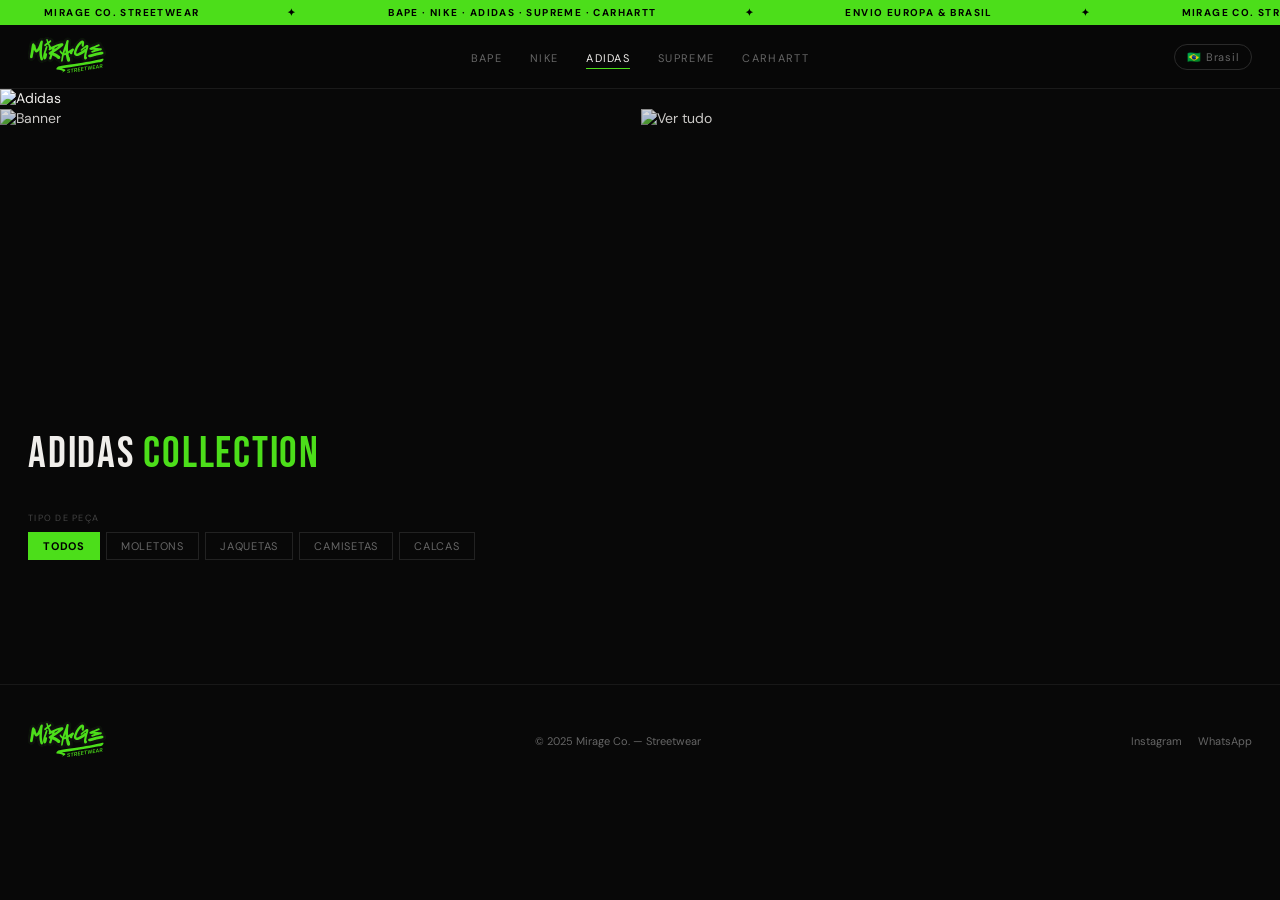
==== adidas.html @ 8866e1ae "feat: mirage co store v2" ====
<!DOCTYPE html>
<html lang="pt-BR">
<head>
<meta charset="UTF-8">
<meta name="viewport" content="width=device-width, initial-scale=1.0">
<title>Adidas — Mirage Co.</title>
<link rel="preconnect" href="https://fonts.googleapis.com">
<link href="https://fonts.googleapis.com/css2?family=Bebas+Neue&family=DM+Sans:wght@300;400;500&display=swap" rel="stylesheet">
<link rel="stylesheet" href="style.css">
</head>
<body><div class="ticker">
  <div class="ticker-inner">
    <span>MIRAGE CO. STREETWEAR</span><span>✦</span>
    <span>BAPE · NIKE · ADIDAS · SUPREME · CARHARTT</span><span>✦</span>
    <span>ENVIO EUROPA & BRASIL</span><span>✦</span>
    <span>MIRAGE CO. STREETWEAR</span><span>✦</span>
    <span>BAPE · NIKE · ADIDAS · SUPREME · CARHARTT</span><span>✦</span>
    <span>ENVIO EUROPA & BRASIL</span><span>✦</span>
  </div>
</div><nav>
  <a href="index.html"><svg class="logo-svg" id="svg_nav" data-name="Camada 2" xmlns="http://www.w3.org/2000/svg" viewBox="0 0 988.62 458.54">
  <defs>
    <style>
      .c1_nav {
        fill: #111110;
      }

      .c2_nav {
        fill: #4cde1a;
      }

      .c3_nav {
        fill: none;
        stroke: #4cde1a;
        stroke-miterlimit: 10;
      }
    </style>
  </defs>
  <g id="layer_nav" data-name="Camada 1">
    <g>
      <path class="c3_nav" d="M987.75,203.1c-.74-12.2-6.65-23.29-15.9-30.69-2.22-1.85-4.44-3.33-6.65-4.44,1.11-4.44,1.85-8.87,1.48-13.31-.74-17.75-12.57-31.42-29.95-35.49h0c3.7-9.61,3.7-20.33-.74-29.95-6.28-13.68-19.96-22.55-35.12-22.55-2.22,0-4.81.37-7.02.74-7.02,1.48-13.31,3.7-18.49,5.92-4.44,1.85-8.87,3.7-13.68,5.92-2.96,1.48-6.28,2.59-9.24,4.07-3.7,1.48-13.68,5.55-13.68,5.55-18.49,7.39-33.64,13.68-44.73,18.49-3.7-14.42-14.05-25.14-28.47-29.21-3.33-1.11-7.02-1.48-10.72-1.48s-7.76.37-11.46,1.48c-.74,0-1.48.37-2.22.74v-8.13c-.37-12.57-3.7-22.92-10.35-31.79-9.24-12.94-22.55-19.96-38.08-19.96-2.59,0-4.81,0-7.39.37-8.87,1.11-17.01,4.44-25.88,9.98-9.24,5.92-18.12,13.31-27.36,22.55-5.55,5.55-10.72,11.83-17.01,19.96-12.2,15.53-22.55,32.53-31.79,51.02-2.59-.74-5.18-1.11-7.76-1.48h-3.33c-10.35,0-18.49,4.07-23.66,7.39-4.07,2.59-8.13,5.18-12.57,8.13,0-9.24.37-18.12,1.11-26.99l.37-5.92c.37-5.55,1.11-10.72,1.48-15.9,1.11-8.5,2.59-16.27,4.44-23.29,5.55-21.07-5.18-41.41-25.51-48.8-.37,0-.37-.37-.74-.37-3.33-1.48-6.65-1.85-9.98-1.85h-5.92c-3.33,0-6.28.74-9.61,1.85l-2.96,1.11c-10.35,4.07-18.12,11.46-22.55,21.81-2.22,5.18-4.07,10.72-5.18,15.9-.37,2.22-1.11,4.44-1.85,7.02-4.07-2.96-8.5-4.81-13.31-6.28-4.81-1.11-9.61-1.85-14.79-1.85-2.96,0-5.92.37-9.24.74-11.83,1.48-22.92,4.44-32.16,6.65-22.18,6.28-43.63,14.05-63.59,23.66-6.28,2.96-12.57,6.28-19.22,9.61-1.11-2.22-2.59-4.07-3.7-6.28,3.33-2.59,6.28-5.55,9.61-8.87,8.5-8.87,12.2-21.44,9.24-33.64-2.59-12.2-11.09-22.18-22.55-26.99-4.44-1.85-9.24-2.96-14.05-2.96s-9.24.74-13.68,2.59c-5.92-11.09-17.01-17.38-29.58-17.38h-3.33c-18.12,1.85-31.06,16.64-30.69,35.12-7.39-10.72-19.59-17.75-33.27-17.75-15.53,0-29.21,8.13-36.6,22.18-4.81,8.5-7.76,17.01-9.61,22.55-3.7,11.46-7.39,22.18-11.46,32.53-3.33-8.13-8.13-14.79-14.79-19.59-6.65-12.94-20.33-21.44-35.12-21.44-17.01.37-30.69,9.61-36.97,25.14-1.48,4.07-2.59,7.76-3.7,10.72-3.33,12.57-5.92,25.88-8.13,40.67-1.48,8.87-2.59,18.12-3.33,27.36l-.37,2.96c-.37,4.81-.74,9.24-1.48,13.68-2.59,14.05-4.81,27.73-7.39,41.78,0,0-2.96,15.16-4.07,21.81-1.11,6.28-1.48,11.83-1.11,17.38,1.11,22.92,19.96,40.67,42.89,40.67,5.92,0,11.83-1.11,17.38-3.7,12.94-5.55,21.44-16.64,24.03-31.06,1.48-6.65,2.59-13.68,3.7-20.33l1.48-9.24c.37-2.59,1.11-5.55,1.48-8.13.37-1.48.37-2.96.74-4.44,5.18,1.85,10.72,2.96,16.27,2.96,3.7,0,7.02-.37,10.72-1.11v1.85c.74,9.98,2.22,19.96,4.07,31.06,2.59,14.05,6.65,26.99,10.35,39.19,1.48,4.81,3.33,8.13,4.81,10.72,7.76,12.57,21.44,20.33,35.86,20.33,4.07,0,8.13-.74,12.2-1.85,6.65-2.22,12.57-5.92,17.38-10.35,1.85.37,3.7.74,5.92.74h2.96c9.98,0,24.03-3.33,35.12-18.49.74-.74,1.11-1.85,1.85-2.59,1.11,1.85,2.59,3.7,4.07,5.55,7.76,8.5,18.49,13.31,29.95,13.31h0c2.59,0,5.18-.37,7.76-.74,14.05-2.96,24.77-11.46,29.95-24.77,1.11-2.96,2.59-7.02,4.81-14.05.37,0,.37.37.74.37,8.87,4.81,15.53,9.24,21.44,13.68,2.22,1.85,4.44,3.7,7.02,5.92,1.85,1.48,3.7,2.96,5.55,4.44,8.5,7.02,19.59,10.72,30.69,10.72h3.7c0,2.59.37,5.18,1.11,7.76,3.7,14.42,14.42,24.4,28.84,26.62,1.85.37,4.07.37,5.92.37,13.68,0,25.88-8.13,31.79-21.07,1.85-4.07,3.33-8.5,4.44-13.68l1.85-9.61c1.48,5.55,3.33,10.72,5.55,15.53,6.28,14.42,21.81,28.84,42.52,28.84h2.22c18.12-1.11,33.64-11.83,40.3-28.47,3.33-7.76,4.07-16.27,2.96-25.14-1.48-9.61-3.33-18.85-4.81-26.99-1.11-5.18-2.59-9.61-5.18-14.05,5.55-.37,11.46-1.85,16.27-4.81h.37c8.5,12.94,21.81,21.81,37.71,25.14,5.18,1.11,10.35,1.48,15.16,1.48,1.85,0,3.7,0,5.18-.37,8.87-.74,17.38-2.22,25.51-5.18,10.72-3.7,21.44-8.5,32.53-14.79.37-.37,1.11-.74,1.48-.74-.37,6.65-.74,14.05.37,21.81.74,6.28,2.59,15.53,9.24,24.77,8.13,11.83,21.44,18.85,35.49,18.85,11.46,0,22.55-4.44,30.69-12.94,4.81-4.81,8.13-9.98,10.72-15.9,2.96.74,5.92,1.11,9.24,1.11,1.48,0,2.59,0,4.07-.37,9.61-.74,18.12-2.96,26.62-5.18l.74-.37c4.81-1.11,9.61-2.59,14.42-4.07l8.87-2.59,7.39-1.85c3.7-1.11,7.39-1.85,11.09-2.96,8.13-2.22,10.72-2.96,13.31-4.07,1.85-.74,3.7-1.11,11.09-3.33,18.49-5.18,38.82-8.87,63.59-12.2l1.85-.37c3.7-.37,8.5-1.11,13.68-2.96,16.64-5.92,28.47-22.92,28.47-40.67-.37.37-.37,0-.37-.74ZM775.17,202.73c2.22-8.87,4.44-17.75,6.65-25.51,3.7.74,7.76.74,11.83.74,0,5.55.37,11.09.74,17.38.37,4.07.74,7.76,1.11,11.46-.37-.74-9.61-4.81-20.33-4.07Z"/>
      <path class="c1_nav" d="M980.35,203.84c-.74-10.35-5.55-19.22-12.94-25.51-3.7-2.96-7.39-5.18-11.83-6.28,2.59-4.81,4.07-10.72,3.7-17.01-.74-14.05-9.98-25.14-24.03-28.47-2.22-.37-6.28-.74-10.72-1.48,7.76-8.87,9.98-21.81,4.81-32.9-5.18-11.09-16.27-18.12-28.47-18.12-1.85,0-3.7,0-5.55.37-6.28,1.11-12.2,3.33-17.01,5.18-4.44,1.85-8.87,3.7-13.31,5.55-3.33,1.48-6.65,2.96-9.61,4.07-4.07,1.48-8.87,3.7-13.68,5.55-23.29,9.61-41.78,17.01-53.61,22.55,0-2.22-.37-4.44-.74-6.65-2.59-12.94-11.46-22.55-24.03-25.88-2.96-.74-5.92-1.11-8.87-1.11s-6.28.37-9.61,1.11c-4.07,1.11-8.13,2.59-12.57,5.18,1.11-5.92,1.48-12.57,1.48-19.22-.37-11.09-3.33-20.33-8.87-28.1-7.76-11.09-19.22-17.01-32.16-17.01-2.22,0-4.07,0-6.28.37-7.76,1.11-15.16,4.07-22.92,8.87-8.87,5.55-17.38,12.57-25.88,21.44-5.18,5.55-10.35,11.46-16.64,19.22-12.94,16.64-24.4,35.12-34.01,55.83-3.7-1.85-7.76-3.33-12.2-3.7h-2.59c-8.5,0-15.16,3.33-19.96,6.28-8.13,5.18-16.27,10.35-24.03,15.53v-.74c0-14.05,0-27.36,1.11-40.67l.37-5.92c.37-5.55,1.11-10.72,1.48-15.9,1.11-8.87,2.59-16.64,4.44-24.03,4.44-17.38-4.44-34.01-21.07-39.93h.37l-1.11-.37c-2.22-1.11-4.81-1.48-7.02-1.48h-5.92c-2.22,0-4.44.37-6.65,1.11l-2.96,1.11c-8.5,3.33-14.79,9.61-18.49,17.75-2.22,4.81-3.7,9.61-4.81,14.42-1.11,4.07-2.22,9.24-3.7,13.68-.74,1.85-1.11,3.33-1.85,5.18-4.81-5.92-11.09-10.35-18.85-12.57-4.07-1.11-8.13-1.48-12.57-1.48-2.59,0-5.18,0-8.5.37-11.46,1.48-22.18,4.07-31.06,6.65-21.81,5.92-42.89,13.68-62.48,23.29-8.13,3.7-16.64,8.13-25.14,12.57-3.7-5.92-10.72-17.75-10.72-17.75,4.44-3.7,9.24-7.39,13.68-12.2,6.65-7.02,9.61-17.38,7.39-26.99-2.22-9.98-8.87-17.75-18.12-21.44-3.7-1.48-7.39-2.22-11.46-2.22-5.92,0-11.46,1.85-16.64,5.18l-.37.37c-.37-.74-.37-1.48-.74-2.22-4.07-11.09-13.68-18.12-25.14-18.12h-2.59c-14.42,1.48-24.77,13.68-24.03,28.47.37,5.18,1.48,9.24,2.59,12.94l1.48,5.55c.74,2.96,1.85,5.92,2.59,9.24-.74.74-1.85,1.48-2.59,2.22-2.59,2.22-5.55,4.44-8.13,7.02l-1.48,1.48c-.74.74-1.48,1.48-1.85,1.48-.74.37-1.48.74-2.22,1.11l.74-3.33c.74-4.81,1.85-10.72,1.48-17.01-1.11-17.75-15.53-31.42-32.9-31.42-12.94,0-23.66,6.65-30.32,18.49-4.44,8.13-7.39,16.27-9.24,21.44-5.18,15.16-9.61,28.84-15.53,41.78-1.48,3.33-3.33,7.02-4.81,10.72-.37-1.11-.37-2.22-.74-3.33-.74-4.81-1.85-9.98-4.07-15.53-2.96-7.76-7.76-14.42-14.42-18.49-4.81-11.09-16.27-18.85-29.21-18.85h0c-14.05,0-25.14,7.76-30.32,20.33-1.48,3.7-2.59,7.02-3.33,9.98-3.33,12.2-5.92,25.14-8.13,39.93-1.11,8.5-2.59,17.75-3.33,26.99l-.37,2.96c-.37,4.81-1.11,9.61-1.85,14.05-2.59,14.05-5.18,27.73-7.39,41.78-1.48,7.39-2.59,14.42-4.07,21.81-1.11,5.55-1.48,10.72-1.11,15.9,1.11,18.85,16.64,33.64,35.49,33.64,4.81,0,9.98-1.11,14.42-2.96,10.72-4.81,17.75-13.68,19.96-25.51,1.11-6.65,2.59-13.31,3.7-20.33l1.48-9.24c.37-2.59,1.11-5.55,1.48-8.13.74-4.44,1.85-9.24,2.59-13.68,6.65,4.44,14.42,6.65,21.81,6.65,5.92,0,11.83-1.48,17.75-4.07,0,3.7.37,7.39.37,11.46.74,9.61,2.22,19.59,4.07,30.32,2.59,13.68,6.28,26.25,10.35,38.45,1.11,3.7,2.96,7.02,4.07,8.87,6.28,10.35,17.75,16.64,29.58,16.64,3.33,0,6.65-.37,9.98-1.48,7.02-2.22,12.94-6.28,17.01-11.83,2.59.74,5.55,1.48,8.87,1.85h2.59c8.13,0,19.96-2.59,29.21-15.53,4.07-5.55,7.02-11.46,8.87-17.38.37,7.02,3.33,14.05,8.5,19.59,6.28,7.02,15.16,11.09,24.4,11.09,1.48,0,3.7,0,6.28-.74,8.5-1.48,14.05-6.28,15.16-7.39,4.07-3.33,7.02-7.76,9.24-12.94,1.11-2.96,2.59-7.39,5.18-15.53.74-1.85,1.48-4.07,1.85-6.28,2.59,1.48,5.55,2.96,8.87,4.81,8.87,5.18,15.9,9.61,22.18,14.05,2.22,1.85,4.81,3.7,7.39,5.92,1.85,1.48,3.7,2.96,5.18,4.44,7.39,5.92,16.64,9.24,25.88,9.24,4.07,0,8.13-.74,11.83-1.85-.37,1.85-.37,3.7-.74,5.18-.37,3.33-.37,6.65.37,9.61,2.96,11.83,11.09,19.22,22.92,21.44,1.48.37,3.33.37,4.81.37,10.72,0,20.33-6.28,25.14-16.64,1.48-3.7,2.96-7.39,3.7-11.83l3.33-15.9c1.85-9.24,3.7-18.85,5.55-28.1,1.48,6.65,2.59,13.31,4.07,19.59l.74,2.96c1.85,9.61,4.44,17.75,7.76,25.51,5.18,12.2,18.12,24.4,35.49,24.4h1.85c15.16-.74,28.1-9.98,33.64-23.66,2.59-6.65,3.33-13.68,2.22-21.44-1.48-9.61-2.96-18.85-4.44-26.62-1.48-7.39-4.81-13.68-9.98-18.85-.37-1.85-.74-3.7-1.11-5.55,3.33,1.11,6.65,1.48,10.35,1.48,5.55,0,11.09-1.48,15.53-4.07,2.22-1.11,4.44-2.59,6.28-4.07,7.02,14.42,19.96,24.77,36.97,28.47,4.44,1.11,9.24,1.48,13.68,1.48h4.81c8.13-.74,16.27-2.22,23.66-4.81,10.35-3.33,20.7-8.13,31.42-14.05,4.81-2.59,9.24-5.18,14.05-8.13-.37,1.85-.37,4.07-.74,5.92-1.11,8.5-1.85,18.12-.37,28.47.74,5.55,2.59,13.68,7.76,21.44,6.65,9.61,17.75,15.53,29.21,15.53,9.61,0,18.49-3.7,25.51-10.72,5.55-5.92,9.24-12.57,10.72-19.96,4.44,1.85,9.24,2.59,14.05,2.59h3.33c9.24-.74,17.38-2.96,25.14-5.18l.74-.37c4.81-1.11,9.61-2.59,14.42-4.07l8.87-2.59c2.59-.74,4.81-1.48,7.39-1.85,3.7-1.11,7.39-1.85,10.72-2.96,8.13-2.22,10.35-2.96,12.94-3.7,2.22-.74,4.07-1.48,11.46-3.33,18.85-5.18,39.56-8.87,64.7-12.2l1.85-.37c3.33-.37,7.39-.74,12.2-2.59,13.68-4.81,23.66-19.22,23.66-33.64,2.59.37,2.59,0,2.59-.37Z"/>
      <path class="c1_nav" d="M175.14,316.6c-12.2,0-23.29-6.28-29.58-16.64-1.11-2.22-2.96-5.18-4.07-8.87-3.7-12.2-7.76-24.77-10.35-38.45-1.85-10.72-3.33-20.33-4.07-30.32-.37-3.7-.37-7.76-.37-11.46-5.92,2.59-11.83,4.07-17.75,4.07-7.76,0-15.16-2.22-21.81-6.65-.74,4.81-1.48,9.24-2.59,13.68-.37,2.59-1.11,5.55-1.48,8.13l-1.48,9.24c-1.11,6.65-2.22,13.31-3.7,20.33-2.22,11.83-9.24,20.7-19.96,25.51-4.44,2.22-9.61,2.96-14.42,2.96-18.85,0-34.38-14.79-35.49-33.64-.37-5.18,0-10.35,1.11-15.9,1.48-7.39,2.59-14.42,4.07-21.81,2.59-14.05,5.18-27.73,7.39-41.78.74-4.44,1.11-9.24,1.85-14.05l.37-2.96c1.11-9.24,2.22-18.49,3.33-26.99,2.22-14.79,4.81-27.73,8.13-39.93.74-2.59,1.85-6.28,3.33-9.98,5.18-12.94,16.27-20.33,30.32-20.33h0c12.94,0,24.4,7.76,29.21,18.85,6.65,4.44,11.46,10.72,14.42,18.49,1.85,5.55,2.96,10.72,4.07,15.53.37,1.11.37,2.22.74,3.33,1.85-3.7,3.33-7.39,4.81-10.72,5.55-12.94,10.35-26.62,15.53-41.78,1.85-5.55,4.81-13.68,9.24-21.44,6.28-11.83,17.01-18.49,30.32-18.49,17.38,0,32.16,13.68,32.9,31.42.37,6.28-.74,12.2-1.48,17.01l-.74,4.44c-2.22,12.57-4.07,24.4-5.55,36.23-.74,6.28-1.11,11.46-1.48,16.27-.37,4.81-.74,9.98-1.11,14.79-.37,2.59-.37,5.55-.74,8.13,0,2.22-.37,4.44-.37,6.65,0,1.85,0,3.7-.37,5.55-.74,15.16-1.11,28.84-.74,42.15.37,7.39,1.11,15.16,2.59,23.29,1.11,5.92,2.22,12.94,4.44,19.96l.37.37c.74,1.48,2.22,4.07,2.96,7.02,1.85,6.65,2.96,13.31,3.7,19.96,1.48,16.27-8.87,31.42-24.4,36.6-4.44,1.85-7.76,2.22-11.09,2.22Z"/>
      <path class="c1_nav" d="M213.22,305.14h-2.59c-10.35-.74-19.59-5.55-25.88-14.05-4.81-7.02-8.13-15.16-9.61-25.14-.74-5.55-.74-10.35-.74-12.94,0-15.9,2.59-28.84,4.81-39.56,4.07-16.64,9.61-34.01,17.01-53.24l.74-1.85c.37-1.11.74-2.22,1.48-3.33-.74-4.81.37-9.61,2.96-14.42.74-1.85,1.85-3.33,2.59-5.18.37-1.11,1.11-2.22,1.85-3.33-2.96-1.48-5.55-3.33-8.13-5.55-8.13-7.76-11.09-18.49-7.76-29.21,3.7-12.94,11.83-18.85,18.12-21.44.37-.37,1.48-1.11,1.85-1.48l1.48-1.48c2.96-2.22,5.55-4.44,8.13-7.02.74-.74,1.85-1.48,2.59-2.22-1.11-2.96-1.85-6.28-2.59-9.24l-1.48-5.55c-1.11-3.7-2.22-7.76-2.59-12.94-.74-14.79,9.61-27.36,24.03-28.47h2.59c11.46,0,21.07,7.02,25.14,18.12.37.74.37,1.48.74,2.22l.37-.37c5.18-3.33,11.09-5.18,16.64-5.18,3.7,0,7.76.74,11.46,2.22,9.24,3.7,15.9,11.83,18.12,21.44,2.22,9.61-.74,19.96-7.39,26.99-4.44,4.81-9.24,8.5-13.68,12.2,0,0,9.24,15.16,11.83,19.59,10.35,7.02,16.64,15.16,19.59,25.51,4.07,13.68-1.85,34.38-18.49,43.26-3.33,1.85-10.35,5.18-17.38,5.18h-.37c-12.94,0-24.4-5.55-31.79-14.42-.37.74-.37,1.11-.74,1.85-1.11,2.96-1.85,5.92-2.96,8.87-1.85,5.55-3.7,11.83-5.92,18.49,1.85,1.48,4.07,2.96,5.55,4.81,5.92,6.28,8.87,13.68,8.5,21.44-.37,4.07-.74,8.13-1.48,11.46l-.37,2.22c-1.85,11.46-3.7,21.07-5.92,29.58-2.59,8.87-5.55,18.12-11.83,26.62-8.5,12.94-20.34,15.53-28.47,15.53Z"/>
      <path class="c1_nav" d="M284.57,302.92c-9.24,0-18.12-4.07-24.4-11.09-6.28-7.02-9.24-15.9-8.5-25.14.37-5.92,2.22-10.72,3.7-14.42l2.59-7.02c1.11-2.59,1.85-5.18,2.96-7.76-7.39-5.18-11.09-11.83-13.31-17.01-5.18-14.05-2.22-28.47,7.76-38.45-6.65-5.18-11.09-13.31-11.83-22.18-.74-8.87,2.22-17.38,8.13-24.03,3.7-4.44,8.13-7.02,11.46-9.24,10.72-6.65,22.18-13.31,36.6-21.44,9.98-5.55,20.33-10.35,29.58-15.16,19.59-9.61,40.67-17.38,62.48-23.29,9.24-2.59,19.59-5.18,31.06-6.65,3.33-.37,5.92-.37,8.5-.37,4.44,0,8.87.37,12.57,1.48,10.72,2.96,19.22,10.35,23.29,20.33,4.07,9.98,3.33,21.44-2.22,31.06-4.81,8.13-10.72,13.31-16.27,17.75l-2.96,2.22c-12.57,9.98-25.14,19.59-37.34,29.58-13.68,10.35-24.77,19.22-35.86,26.99-2.22,1.48-4.44,3.33-7.02,4.81,8.13,4.07,16.64,8.87,25.51,14.05,10.72,6.65,19.59,13.68,27.36,21.44,6.65,7.02,10.72,15.16,11.83,24.4,1.85,14.42-3.33,27.36-15.16,36.6-6.65,5.18-14.79,7.76-23.29,7.76-9.24,0-18.49-3.33-25.88-9.24-1.85-1.48-3.7-2.96-5.18-4.44-2.59-2.22-5.18-4.07-7.39-5.92-5.92-4.44-12.94-8.87-22.18-14.05-3.33-1.85-5.92-3.33-8.87-4.81-.74,2.22-1.48,4.44-1.85,6.28-2.59,8.13-4.07,12.57-5.18,15.53-4.44,10.72-12.94,18.12-24.4,20.33-2.22.74-4.07,1.11-6.29,1.11h0Z"/>
      <path class="c1_nav" d="M517.48,333.6c-17.38,0-30.32-12.2-35.49-24.4-3.33-7.76-5.92-15.9-7.76-25.51l-.74-2.96c-1.48-6.65-2.59-12.94-4.07-19.59-1.85,9.24-3.7,18.85-5.55,28.1l-3.33,15.9c-.74,4.44-2.22,8.5-3.7,11.83-4.81,10.35-14.42,16.64-25.14,16.64-1.48,0-3.33,0-4.81-.37-11.83-2.22-19.96-9.61-22.92-21.44-.74-3.33-1.11-6.65-.37-9.61.74-5.55,1.48-11.46,2.22-17.38.74-7.02,1.85-13.68,2.96-20.7,1.48-10.72,3.7-21.07,5.55-31.79-2.96-2.22-5.92-4.81-8.87-7.76-8.87-9.24-15.16-18.49-18.85-28.84-1.11-3.33-1.85-6.65-2.22-9.98-1.48-11.46,3.33-21.81,12.94-28.1,4.07-2.96,9.24-4.44,14.42-4.44,7.02,0,13.68,2.59,18.85,7.02.37.37.74.74,1.11,1.11,3.33-10.72,7.02-21.07,10.35-31.06,3.7-9.98,7.39-19.96,11.09-29.21,4.07-10.72,8.13-20.7,11.83-31.42,1.48-4.81,2.59-9.61,3.7-13.68,1.11-4.81,2.59-9.61,4.81-14.42,3.7-8.5,9.98-14.42,18.49-17.75l2.96-1.11c2.22-.74,4.44-1.11,6.65-1.11h5.92c2.59,0,4.81.37,7.02,1.48l1.11.37h-.37c16.64,5.92,25.51,22.92,21.07,39.93-1.85,7.39-3.33,15.16-4.44,24.03-.74,5.18-1.11,10.35-1.48,15.9l-.37,5.92c-1.11,13.31-1.11,26.62-1.11,40.67v.74c7.39-5.18,15.53-10.35,24.03-15.53,4.81-2.96,11.46-6.28,19.96-6.28h2.59c15.53,1.48,28.47,14.05,29.58,29.95.74,8.5-1.85,16.64-7.39,23.66-4.81,5.92-8.5,12.94-12.94,21.07,1.11,10.35-1.85,23.66-18.12,32.53-4.81,2.59-10.35,4.07-15.53,4.07-3.7,0-7.02-.37-10.35-1.48.37,1.85.74,3.7,1.11,5.55,5.18,4.81,8.5,11.46,9.98,18.85,1.48,7.76,3.33,17.01,4.44,26.62,1.11,7.39.37,14.42-2.22,21.44-5.55,13.68-18.49,22.92-33.64,23.66-1.85-1.11-2.59-1.11-2.96-1.11Z"/>
      <path class="c1_nav" d="M732.28,305.14c-11.46,0-22.55-5.92-29.21-15.53-5.55-7.76-7.02-15.9-7.76-21.44-1.48-10.35-.74-19.96.37-28.47.37-1.85.37-4.07.74-5.92-4.81,2.96-9.61,5.55-14.05,8.13-10.72,5.92-21.07,10.72-31.42,14.05-7.39,2.59-15.53,4.07-23.66,4.81h-4.81c-4.44,0-9.24-.37-13.68-1.48-21.81-4.44-37.34-20.33-41.41-42.52-1.85-9.98-1.85-20.33.37-31.79,1.85-9.24,4.81-18.85,9.24-30.32,11.83-30.32,26.25-56.56,44.36-79.49,5.92-7.76,11.46-14.05,16.64-19.22,8.5-8.87,17.01-15.9,25.88-21.44,7.76-4.81,15.16-7.76,22.92-8.87,2.22-.37,4.44-.37,6.28-.37,12.94,0,24.4,5.92,32.16,17.01,5.55,7.76,8.5,17.01,8.87,28.1.37,7.02-.37,13.68-1.48,19.22,4.44-2.22,8.5-4.07,12.57-5.18,3.33-.74,6.65-1.11,9.61-1.11s5.92.37,8.87,1.11c12.57,3.33,21.44,12.94,24.03,25.88,1.48,7.76.37,14.79-.37,19.96-1.48,7.76-3.7,15.16-5.92,22.55l-.74,1.85c-4.81,15.9-10.72,36.97-15.16,58.78-2.22,10.35-3.7,19.22-4.07,27.73,5.55,6.28,10.35,15.9,8.13,31.42-1.11,8.13-5.18,15.53-11.09,21.44-7.76,7.39-16.64,11.09-26.25,11.09ZM669.06,124.72c-12.94,18.49-23.29,39.19-30.69,61.74,4.44-2.22,8.87-4.44,13.68-7.39.74-.37,1.48-.74,2.22-1.11-.37-.37-.37-1.11-.74-1.48-2.96-7.76-2.22-16.27,1.85-23.66,2.22-4.44,5.55-8.13,9.61-11.83l.74-.74c2.96-2.59,5.92-5.18,9.24-7.76-2.96-2.22-4.81-4.81-5.91-7.76Z"/>
      <path class="c1_nav" d="M782.93,277.04c-17.01,0-31.06-11.09-34.75-27.36-4.07-17.38,5.92-34.75,23.29-40.3,6.28-2.22,12.57-4.07,19.22-6.28.37-1.85,2.59-11.46-3.33-20.33-5.55-8.13-15.53-12.57-25.88-11.46.74-2.96,1.48-7.39,2.96-12.57,4.44-16.27,4.81-31.42,14.05-36.6,7.76-4.81,31.42-14.42,63.59-27.36,5.18-2.22,9.61-4.07,13.68-5.55,3.33-1.48,6.65-2.59,9.61-4.07,4.44-1.85,8.87-3.7,13.31-5.55,4.81-1.85,10.72-4.07,17.01-5.18,1.85-.37,3.7-.37,5.55-.37,12.2,0,23.29,7.02,28.47,18.12,5.18,11.09,2.96,24.03-4.81,32.9,4.44.37,8.5.74,10.72,1.48,14.05,2.96,23.66,14.42,24.03,28.47.37,6.28-1.11,12.2-3.7,17.01,4.07,1.48,8.13,3.7,11.83,6.28,7.76,6.28,12.2,15.16,12.94,25.51v1.11c0,14.79-9.61,28.84-23.66,33.64-4.81,1.48-8.87,2.22-12.2,2.59l-1.85.37c-25.14,3.33-45.84,7.02-64.7,12.2-7.39,1.85-9.24,2.59-11.46,3.33-2.22.74-4.81,1.48-12.94,3.7-3.7,1.11-7.39,1.85-10.72,2.96-2.59.74-4.81,1.11-7.39,1.85l-8.87,2.59c-4.81,1.48-9.61,2.59-14.42,4.07l-.74.37c-8.13,2.22-16.27,4.07-25.14,5.18-1.48-.74-2.59-.74-3.7-.74Z"/>
      <g>
        <path class="c2_nav" d="M249.08,122.13c.37,3.33-.74,6.65-1.48,9.98-3.33,12.57-7.39,24.77-11.46,36.97-3.7,11.46-7.39,23.29-10.72,35.12,0,.37-.37.74-.37,1.11-.37,2.22,0,2.59,2.22,2.22,1.11-.37,2.59-.37,3.7-.74,5.55-.74,12.57,5.55,12.2,11.83-.37,4.07-.74,8.13-1.48,11.83-1.48,9.24-2.96,18.49-5.55,27.36-1.85,7.02-4.44,14.42-8.87,20.33-4.07,5.18-8.87,8.5-15.9,8.13-5.18-.37-8.87-2.59-11.83-6.65-3.7-5.18-5.55-11.09-6.28-17.01-.74-4.07-.74-7.76-.74-9.98,0-13.31,1.85-24.4,4.44-35.12,4.07-17.38,9.61-34.38,16.27-51.02.74-2.22,1.48-4.07,2.22-6.28,1.11-2.59,2.22-5.18.74-7.76-.74-1.48,0-2.59.74-4.07,2.59-4.81,4.81-9.61,7.39-14.05,2.59-4.44,4.81-9.24,6.65-14.05,1.85-4.44,5.18-6.28,9.61-5.92,5.18.37,8.13,3.7,8.5,7.76ZM297.88,157.62c-3.33,1.85-6.65,2.96-8.87,2.96-12.57,0-21.81-8.87-21.81-19.59,0-2.96-.74-5.92-1.48-8.87-1.85-12.2-6.28-23.66-11.46-35.12,0-.37-.37-.74-.74-1.11-.74-1.11-1.11-1.11-2.22-.37-4.44,3.33-8.87,6.65-13.31,10.35-3.7,2.96-7.39,5.92-11.46,8.5-5.92,3.7-11.83,3.33-16.27-1.11-3.33-2.96-4.07-7.02-2.96-10.72,1.11-4.07,3.33-7.76,7.39-9.24,3.33-1.11,5.55-3.7,8.13-5.92,5.55-4.81,11.09-9.61,16.64-14.05,2.59-2.22,3.33-4.07,2.22-7.39-2.59-7.02-4.44-14.42-6.65-21.81-.74-2.96-1.48-5.92-1.85-8.87-.37-4.81,2.96-8.5,7.39-9.24,4.07-.37,7.02,1.85,8.87,5.92,2.22,6.65,4.81,12.94,7.02,19.59.37,1.11.74,2.59,1.48,3.7.74,1.85,1.11,1.85,2.96.74,5.92-4.44,11.46-8.87,17.38-12.57,3.7-2.22,7.02-2.96,11.09-1.11,7.39,2.96,9.61,12.94,4.07,18.85-4.81,5.18-10.35,9.24-15.9,13.68-2.22,1.85-4.44,3.7-6.65,5.55-1.85,1.48-1.85,1.85-.74,4.07,1.48,2.59,3.33,5.18,4.81,7.76,4.81,8.13,9.98,16.27,14.79,24.4,1.11,2.22,2.96,3.33,4.81,4.81,5.55,3.7,9.98,8.13,11.83,15.16,2.96,5.55-.37,16.64-8.5,21.07Z"/>
        <path class="c2_nav" d="M301.58,155.41c-3.7,2.22-7.39,4.44-11.46,6.65-1.48.74-2.22,1.85-3.33,2.96-3.7,5.55-8.5,6.28-14.79,5.18-5.55-1.11-9.24-5.92-9.98-11.46-.37-3.7,1.11-7.39,3.7-10.35,2.22-2.59,4.81-4.07,7.39-5.92,11.46-7.39,23.29-14.05,35.49-20.7,9.24-5.18,18.85-9.98,28.84-14.42,19.22-9.24,38.82-16.64,59.15-22.18,9.24-2.59,18.85-4.81,28.47-5.92,4.81-.37,9.61-.74,14.05.74,11.09,2.96,15.53,15.16,9.98,24.4-2.96,5.18-7.02,8.87-11.83,12.57-13.31,10.72-26.99,21.07-40.3,31.79-11.83,8.87-23.29,18.12-35.49,26.62-9.61,7.02-19.22,13.31-29.21,19.96-1.48.74-2.59,1.48-4.07,2.59-1.11.74-1.11,1.48.37,2.22.37.37,1.11.37,1.48.37,18.12,5.92,35.12,14.42,51.39,24.4,8.5,5.18,16.64,11.09,23.29,18.49,3.7,4.07,6.28,8.5,7.02,14.05,1.11,8.13-1.85,14.42-8.13,19.59-7.76,5.92-18.85,5.18-26.25-1.11-4.44-3.7-8.87-7.39-13.31-11.09-7.76-5.92-15.9-10.72-24.03-15.53-8.5-4.81-17.01-8.87-25.88-12.57-.37-.37-1.11-.37-1.48-.74-1.11-.37-2.22-.37-2.59,1.11-5.55,16.64-10.35,33.27-12.57,38.45-2.22,5.18-5.92,8.13-11.09,9.24-9.24,1.85-18.12-6.28-17.01-15.53.37-4.07,1.85-7.76,3.33-11.46,3.33-8.87,6.65-17.75,9.61-26.62,0-.37.37-.74.37-1.11.37-1.11,0-2.22-1.11-2.59-1.85-.74-3.33-1.11-5.18-1.85-5.55-1.85-9.61-5.55-11.83-10.72-2.96-8.5-.74-16.27,6.65-21.81,2.96-1.85,5.92-3.7,8.87-5.55,5.18-2.96,10.35-5.55,15.9-8.13,2.59-1.48,4.44-3.33,5.18-5.92,2.22-5.92,4.44-11.83,6.65-17.75.37-1.11,1.11-2.22.74-3.7-2.59,0-4.81,1.85-7.03,3.33ZM382.17,118.07c-12.2,4.07-24.4,8.87-36.23,14.42-2.22.74-3.33,2.22-3.7,4.07-1.11,4.07-5.92,15.16-4.44,16.27,1.11.74,32.9-22.55,47.32-33.27.74-.37,1.48-.74,1.85-2.22-1.85-.37-3.33.37-4.81.74Z"/>
        <path class="c2_nav" d="M507.13,38.95c.74.37,1.11.37,1.85.74,7.39,2.59,11.46,9.61,9.24,17.75-2.22,8.5-3.7,17.38-5.18,26.25-1.11,7.39-1.48,15.16-2.22,22.92-1.48,16.64-1.11,32.9-1.11,49.54,0,5.55.74,10.72,1.11,16.27v4.44c0,1.11,0,2.22.37,3.33.37,1.85,1.11,2.22,2.59,1.11,5.92-3.7,11.46-7.39,17.01-11.09,9.98-7.02,20.33-13.68,30.69-19.96,3.33-2.22,7.02-3.7,11.46-3.33,6.65.74,12.2,6.28,12.57,12.57.37,4.44-1.11,7.76-3.7,11.09-6.28,8.13-11.09,16.64-15.53,25.51-1.11,2.22-1.85,4.81-1.48,7.39,1.11,7.76-1.48,12.2-8.13,15.53-5.55,2.96-12.94,2.22-17.38-2.59-2.96-2.96-4.44-6.28-4.81-10.35v-2.96c0-1.85-.74-2.22-2.59-1.11-3.33,1.85-6.28,3.7-9.61,5.55-1.48.74-2.96,1.85-4.44,2.59q-2.59,1.48-2.22,4.81c.74,4.44,1.48,8.87,2.59,13.31,1.48,7.39,2.96,14.42,4.81,21.81.37,2.22,1.48,3.7,2.96,5.18,3.33,2.59,5.18,5.92,5.92,9.98,1.48,8.5,3.33,17.38,4.44,25.88.74,4.07.37,7.76-1.11,11.46-2.96,7.02-9.61,11.83-17.38,12.2-9.61.37-16.64-6.28-19.59-12.94-2.96-7.02-5.18-14.42-6.65-21.81-3.33-15.53-6.65-31.42-8.87-47.32-.37-2.96-1.11-3.33-3.7-2.22-6.65,2.22-13.31,3.33-20.33,2.59-1.85-.37-2.22,1.11-2.59,2.59-1.48,6.65-3.33,13.68-4.81,20.33-2.96,15.16-6.28,30.32-9.24,45.1-.37,2.59-1.11,5.55-2.59,7.76-1.85,4.07-5.55,6.28-9.98,5.55-4.44-.74-7.02-3.33-8.13-7.76,0-.74-.37-1.48,0-2.22,1.85-12.57,3.33-25.14,5.18-37.71,2.22-13.31,4.44-26.25,7.39-39.56.37-2.59,0-4.07-2.22-5.18-4.81-2.96-9.24-6.65-13.31-10.72-6.28-6.28-11.46-13.31-14.42-21.81-.74-1.85-1.11-4.07-1.48-6.28-.37-4.44,1.11-8.13,4.81-10.72,2.96-1.85,8.13-1.48,11.46,1.48,3.33,2.96,6.28,6.65,7.02,11.09.37,1.85,1.11,3.33,2.22,4.44,2.96,3.33,6.28,6.28,9.98,8.87,2.22,1.48,2.59,1.48,2.96-1.11,1.85-7.76,4.07-15.53,6.28-23.29,3.7-12.94,8.13-25.51,12.57-38.08,7.02-20.33,15.9-40.3,22.92-60.63,1.85-5.18,2.96-10.35,4.07-15.53.74-3.7,2.22-7.39,3.7-11.09,1.48-3.7,4.44-6.65,8.13-8.13,1.11-.37,1.85-.74,2.96-1.11,1.85-.37,3.7-.37,5.55-.37ZM476.08,169.08c-1.11.74-1.11,1.85-1.48,2.96-2.22,6.65-4.44,13.31-6.28,19.96-1.48,4.44-2.59,9.24-4.07,13.68-.74,2.22,0,2.59,2.22,2.22,2.96-.74,5.92-1.85,8.5-2.96,3.7-1.85,4.07-2.59,3.7-6.65-1.11-8.87-1.85-17.75-1.85-26.62,0-.74,0-1.85-.74-2.59Z"/>
        <path class="c2_nav" d="M739.67,132.85c-16.27,11.09-31.79,22.55-46.95,34.75l-5.55,5.55c-2.96,3.33-7.02,4.44-11.09,2.96-5.55-2.22-8.13-8.5-5.18-14.05,1.48-2.59,3.33-5.18,5.92-7.02,3.33-2.96,7.02-6.28,10.35-9.24,12.94-10.72,26.62-21.07,40.3-31.06,4.07-2.96,8.5-5.92,12.94-8.13,2.96-1.48,5.92-2.96,8.87-3.7,2.96-.74,5.92-1.11,8.87,0,5.92,1.48,9.61,5.92,10.72,11.83.74,4.07.37,8.5-.37,12.57-1.48,7.76-3.7,15.16-5.92,22.55-5.92,19.96-11.46,39.93-15.53,60.26-2.59,11.83-4.44,23.29-4.81,35.49v2.96c0,.74.37,1.48,1.11,2.22,7.76,4.44,8.5,11.46,7.39,19.22-.74,4.44-2.96,8.13-5.92,11.46-7.76,7.76-19.96,7.02-26.25-2.22-2.96-4.07-4.07-8.5-4.81-13.31-1.11-8.13-.37-15.9.37-24.03,1.48-14.79,4.81-29.58,8.87-43.99.37-1.11.37-2.22.74-3.33,0,0,0-.37-.37-.37-1.11.37-2.22,1.11-3.33,1.85-15.16,10.72-30.32,20.7-46.58,29.95-8.87,5.18-18.49,9.24-28.1,12.57-6.28,2.22-12.57,3.33-19.22,3.7-4.44.37-8.87,0-13.31-1.11-16.27-3.33-24.77-15.16-26.99-27.73-1.48-8.13-1.11-16.64.37-24.77,1.85-9.24,4.81-18.12,8.13-26.99,10.35-26.99,23.66-52.13,41.41-74.68,4.81-6.28,9.98-12.2,15.16-17.75,6.65-7.02,14.05-13.31,22.55-18.49,4.81-2.96,9.98-5.55,15.53-6.28,8.87-1.11,15.9,1.48,20.7,8.87,3.7,5.55,5.18,11.46,5.55,18.12.37,7.02-.74,13.68-1.85,20.33-1.11,6.28-2.22,12.57-2.59,18.85-.37,6.65-3.7,11.09-9.61,12.57-7.02,2.22-14.42-1.85-16.64-8.87-.74-2.22-.74-4.44-1.11-6.28,0-6.65.37-12.94,1.11-19.59,1.11-8.13,1.11-9.24.37-9.24-2.96,1.11-4.81,3.33-7.02,5.55-8.13,7.39-14.79,15.9-21.44,24.77-17.01,22.92-29.21,48.43-38.08,75.42-1.48,4.07-2.22,8.5-2.96,12.57-.37,3.33-.74,6.65.37,9.98.37,1.11,1.11,1.85,2.22,2.22,3.7.74,7.02,0,10.35-.74,3.7-.74,7.02-1.85,10.35-3.33,7.39-2.96,14.42-6.65,21.44-10.72,14.42-8.5,28.47-17.75,42.52-27.36,2.96-2.22,5.92-4.44,9.24-6.65,1.85-1.48,3.7-3.33,5.18-5.18,4.07-5.18,9.24-7.02,15.9-5.55.74,0,1.11.37,1.85.37s1.48,0,1.85-1.11c1.85-5.92,3.7-11.46,5.55-17.38q0-.37-.37-.74c-.74,0-1.48.74-2.22,1.48Z"/>
        <path class="c2_nav" d="M961.87,204.95c0,7.02-4.81,13.68-11.09,15.9-3.33,1.11-6.65,1.48-10.35,1.85-22.55,2.96-45.1,6.65-67.29,12.57-15.53,4.07-8.87,2.96-24.4,7.02-5.92,1.48-12.2,3.33-18.12,4.81-7.76,2.22-15.53,4.44-23.29,6.28-7.76,1.85-15.16,4.07-22.92,4.81-8.13.74-16.27-3.7-18.49-12.57-1.85-8.13,2.59-16.27,10.72-18.85,15.9-5.18,31.79-10.35,47.69-14.42,18.85-5.18,11.46-3.7,30.32-8.87,18.49-4.81,37.71-8.87,60.26-12.57,8.13-.74,16.27-2.22,24.77-2.96,5.55-.74,11.09.74,15.53,4.44,4.44,3.33,6.29,8.13,6.65,12.57ZM781.45,153.56c-1.48-4.81,1.85-12.57,5.92-14.79,9.24-5.18,52.13-22.55,75.05-31.79,7.76-3.33,15.16-6.65,22.92-9.61,4.44-1.85,8.87-3.33,13.68-4.44,5.55-1.11,11.46,1.85,13.68,7.02,2.22,5.18.74,11.46-4.07,14.79-2.59,2.22-5.55,3.7-9.24,4.07-3.33.37-5.92,1.85-8.87,3.33-12.57,5.92-25.51,11.09-38.08,16.27-.74.37-1.48.74-2.59,1.11.37.37.37.74.37.74,8.87-.37,17.75.74,26.99.74s17.38.74,26.25,1.11c5.55.37,24.03,1.48,27.73,2.22,5.92,1.48,9.24,5.55,9.61,11.09.37,6.28-2.59,10.35-8.5,12.57-4.81,1.48-9.61,1.85-14.42,2.96-8.5,1.48-65.81,15.9-89.84,26.25-2.96,1.11-5.55,2.22-8.5,2.59-8.5,1.48-15.53-4.07-14.05-13.68.74-4.44,3.7-7.02,7.76-8.13,5.18-1.85,9.98-3.7,14.79-5.92,7.76-3.33,15.53-5.92,23.66-8.5,1.48-.37,3.33-1.11,4.81-2.22-3.7.37-7.02,0-10.72.74-4.07.74-8.5.74-12.57,1.11-12.94.74-25.88,1.11-38.82.74-6.28-.37-10.72-4.07-12.94-10.35Z"/>
        <path class="c2_nav" d="M75.32,166.13c-2.22,12.57-4.44,24.77-6.65,37.34-1.11,7.76-2.96,15.53-4.44,23.66-1.85,9.61-3.33,19.59-5.18,29.21-1.11,5.55-4.07,9.61-9.24,12.2-11.09,4.81-23.29-2.96-23.66-14.42-.37-4.07.37-7.76.74-11.83,3.7-21.07,7.76-42.52,11.46-63.59,1.11-5.92,1.48-12.2,2.22-18.49.74-8.87,1.85-17.38,3.33-26.25,1.85-12.57,4.44-25.51,7.39-37.71.74-2.59,1.48-5.18,2.59-7.39,2.59-6.28,7.02-8.87,13.31-8.87,5.55,0,11.46,4.44,12.94,10.35.37,1.85,1.11,2.96,2.96,4.07,4.81,2.22,8.13,5.92,9.98,11.09,1.48,4.07,2.22,8.5,3.33,12.57,2.22,11.83,5.55,23.66,9.98,34.75.74,1.85,1.48,3.7,2.59,5.55.74,1.48,1.48,1.85,2.59.37,2.59-2.96,4.81-6.28,7.02-9.61,7.39-10.72,13.31-22.92,18.49-34.75,6.28-14.05,11.09-28.84,15.9-43.26,2.22-6.28,4.44-12.57,7.76-18.49,2.96-5.55,7.39-8.87,14.05-8.87,7.76,0,14.05,6.28,14.42,14.05.37,5.18-.74,9.98-1.48,14.79-2.22,13.31-4.44,26.25-5.92,39.56-.74,5.92-1.11,11.46-1.48,17.38-.37,7.39-1.11,15.16-1.85,22.55-.37,4.07-.37,8.13-.74,12.57-.74,14.79-1.11,29.21-.74,43.99.37,8.87,1.11,17.38,2.96,25.88,1.48,7.76,2.96,15.16,5.18,22.55.74,2.22,2.22,4.07,2.96,6.28,1.48,5.55,2.59,11.46,3.33,17.38.74,7.76-4.07,14.79-11.46,17.01-7.02,2.22-14.79-.74-18.49-7.02-1.11-1.48-1.85-2.96-2.22-4.81-3.7-11.83-7.39-24.03-9.61-36.23-1.85-9.24-2.96-18.85-3.7-28.47-1.11-12.57-.37-25.51-.37-38.08,0-3.33.74-7.02.37-10.35v-1.85c0-.74,0-1.48-.74-1.85-.74,0-1.11.37-1.48,1.11-2.22,2.96-4.07,5.92-6.28,8.5-4.07,5.18-8.13,9.98-13.68,13.68-10.72,7.02-21.44,6.28-31.06-2.22-6.28-5.92-10.35-13.31-13.68-21.07-.74-1.48-1.11-2.96-1.85-4.81-1.85,0-1.85,1.11-1.85,1.85Z"/>
      </g>
      <path class="c2_nav" d="M376.73,381.2c1.3-.97,2.95-2.03,4.97-3.2,3.4-1.85,8.38-3.5,14.98-4.97,4.5-.59,11.41-1.68,20.69-3.26,9.3-1.58,20.27-3.38,32.94-5.4,12.68-2.03,26.28-4.14,40.84-6.37,14.56-2.22,29.32-4.42,44.27-6.59,35.08-5.43,73.16-11.21,114.24-17.34,27.59-4.34,57.71-9.37,90.37-15.08,32.67-5.71,63.59-11.34,92.79-16.9,29.21-5.56,54.68-10.57,76.39-15.03,21.73-4.47,35.49-7.48,41.28-9.05,2.17-.59,4.03-.93,5.55-1.03,3.06-.2,4.78.42,5.16,1.86.58,7.9-1.58,15-6.5,21.28-4.9,6.28-9.98,11.22-15.24,14.8-2.02,1.17-14.3,3.86-36.87,8.09-22.56,4.22-50.75,9.2-84.59,14.91-33.81,5.71-70.86,11.76-111.12,18.12-40.25,6.37-79.18,12.61-116.78,18.72-37.59,6.12-71.32,11.5-101.16,16.13-29.82,4.64-51.1,7.9-63.82,9.78,11.48,2.18,20.39,4.26,26.76,6.27,6.37,2,11.33,3.76,14.84,5.3,3.6,1.82,6.01,3.49,7.19,5.03,3.19,3.17,3.33,6.54.4,10.12-2.91,3.58-6.87,6.97-11.83,10.17-4.97,3.2-9.84,5.99-14.65,8.37-4.78,2.38-7.91,3.76-9.37,4.16l-2.17.59c-.87-.38-1.4-.86-1.55-1.44-.16-.58,1.15-1.55,3.88-2.91,6.13-3.2,8.84-6.1,8.14-8.7-1.48-5.49-9.91-10.11-25.31-13.86-15.39-3.75-34.35-7.08-56.91-9.99-1.6-.19-2.52-.71-2.76-1.58-.94-3.47-.73-7.01.63-10.63,1.35-3.62,3.18-6.97,5.44-10.07,2.2-3.38,5.16-6.81,8.88-10.3Z"/>
      <g>
        <g>
          <path class="c2_nav" d="M527.26,444.05c.05-2.08-.65-3.58-2.1-4.48-1.45-.9-4.07-1.63-7.88-2.19-3.81-.56-6.82-1.37-9.06-2.43-4.27-2.04-6.36-5.25-6.26-9.61.08-3.82,1.71-7.2,4.89-10.16,3.18-2.96,7.26-4.82,12.25-5.58,3.31-.51,6.24-.36,8.81.46,2.56.82,4.56,2.23,5.99,4.25,1.43,2.02,2.11,4.39,2.05,7.12l-8.23,1.27c.05-2.47-.68-4.29-2.21-5.45s-3.74-1.52-6.63-1.07c-2.7.41-4.81,1.31-6.32,2.69-1.52,1.38-2.3,3.1-2.35,5.16-.04,1.74.74,3.06,2.33,3.97,1.59.91,4.21,1.63,7.9,2.16,3.67.52,6.62,1.31,8.83,2.37,2.21,1.05,3.82,2.41,4.83,4.06,1.01,1.65,1.48,3.69,1.43,6.12-.09,3.95-1.67,7.32-4.76,10.12-3.09,2.8-7.24,4.6-12.44,5.4-3.44.53-6.59.38-9.45-.44-2.86-.82-5.06-2.23-6.61-4.22-1.55-1.99-2.3-4.47-2.23-7.44l8.26-1.27c-.06,2.69.79,4.63,2.54,5.84,1.75,1.2,4.3,1.54,7.63,1.03,2.87-.44,5.05-1.35,6.52-2.74s2.23-3.03,2.27-4.94Z"/>
          <path class="c2_nav" d="M581.1,407.32l-14.83,2.28-.89,40.74-8.2,1.26.89-40.74-14.7,2.26.14-6.64,37.72-5.81-.14,6.64Z"/>
          <path class="c2_nav" d="M607.66,425.67l-9.21,1.42-.4,18.22-8.26,1.27,1.03-47.37,16.72-2.57c5.49-.85,9.7-.27,12.62,1.73,2.94,1.99,4.35,5.31,4.25,9.96-.07,3.17-.89,5.94-2.48,8.31-1.58,2.38-3.75,4.35-6.53,5.92l10.25,18.08v.42s-8.86,1.36-8.86,1.36l-9.14-16.75ZM598.6,420.45l8.49-1.31c2.79-.43,4.98-1.46,6.58-3.11,1.59-1.64,2.42-3.67,2.47-6.1.06-2.54-.63-4.39-2.04-5.55s-3.56-1.55-6.43-1.15l-8.73,1.34-.35,15.88Z"/>
          <path class="c2_nav" d="M663.13,414.21l-19.53,3.01-.32,14.58,22.83-3.51-.14,6.57-31.09,4.79,1.03-47.37,30.86-4.75-.14,6.64-22.6,3.48-.28,13.08,19.53-3.01-.14,6.51Z"/>
          <path class="c2_nav" d="M704.3,407.87l-19.53,3.01-.32,14.58,22.83-3.51-.14,6.57-31.09,4.79,1.03-47.37,30.86-4.75-.14,6.64-22.6,3.48-.28,13.08,19.53-3.01-.14,6.51Z"/>
          <path class="c2_nav" d="M753.1,380.83l-14.83,2.28-.89,40.74-8.19,1.26.89-40.74-14.7,2.26.14-6.64,37.72-5.81-.14,6.64Z"/>
          <path class="c2_nav" d="M799.84,402.57l8.09-36.79,8.2-1.26-12.01,49.06-7.9,1.22-8.3-33.19-9.99,36.01-7.94,1.22-9.95-45.68,8.2-1.26,6.61,34.46,9.85-36.99,6.93-1.06,8.2,34.28Z"/>
        </g>
        <path class="c2_nav" d="M852.74,385.02l-19.53,3.01-.32,14.58,22.83-3.51-.14,6.57-31.09,4.79,1.03-47.37,30.86-4.75-.14,6.64-22.6,3.48-.28,13.08,19.53-3.01-.14,6.51Z"/>
        <path class="c2_nav" d="M892.51,388.98l-18.42,2.84-4.09,11.62-8.59,1.32,18.99-50.14,7.41-1.14,16.96,44.6-8.63,1.33-3.65-10.43ZM876.56,384.82l13.78-2.12-6.46-18.59-7.32,20.71Z"/>
        <path class="c2_nav" d="M931.39,375.83l-9.21,1.42-.4,18.22-8.26,1.27,1.03-47.37,16.72-2.57c5.49-.85,9.7-.27,12.62,1.72,2.93,1.99,4.34,5.31,4.24,9.96-.07,3.17-.89,5.94-2.48,8.32-1.58,2.38-3.76,4.35-6.53,5.92l10.25,18.08v.42s-8.86,1.36-8.86,1.36l-9.14-16.75ZM922.32,370.61l8.49-1.31c2.79-.43,4.98-1.46,6.58-3.11,1.6-1.64,2.42-3.67,2.48-6.1.06-2.54-.63-4.39-2.04-5.55-1.42-1.17-3.56-1.55-6.44-1.15l-8.72,1.35-.35,15.88Z"/>
      </g>
    </g>
  </g>
</svg></a>
  <ul class="nav-links"><li><a href="bape.html" class="">BAPE</a></li><li><a href="nike.html" class="">NIKE</a></li><li><a href="adidas.html" class="active">ADIDAS</a></li><li><a href="supreme.html" class="">SUPREME</a></li><li><a href="carhartt.html" class="">CARHARTT</a></li></ul>
  <div class="nav-right">
    <button class="region-btn" onclick="toggleRegion()" id="regionBtn" data-eu="0">🇧🇷 Brasil</button>
  </div>
</nav>
<div class="hero" onclick="window.location='supreme.html'">
  <img src="https://pub-9eb15062e53d4ad1a85362ac330e3002.r2.dev/banner-hero-1.png" alt="Adidas" loading="eager">
</div>
<div class="promo-strip">
  <div class="promo-card" onclick="window.location='nike.html'">
    <img src="https://pub-9eb15062e53d4ad1a85362ac330e3002.r2.dev/banner-hero-2.png" alt="Banner" loading="eager">
  </div>
  <div class="promo-card" onclick="window.location='index.html'">
    <img src="https://pub-9eb15062e53d4ad1a85362ac330e3002.r2.dev/58c8d988.jpg" alt="Ver tudo" loading="eager">
  </div>
</div><div class="filter-section">
  <div class="section-title">ADIDAS <span>COLLECTION</span></div>
  <div class="filters">
    <div class="fg-label">Tipo de peça</div>
    <button class="fb  active" data-g="tipo" data-v="todos" onclick="setFilter('tipo','todos')">TODOS</button><button class="fb" data-g="tipo" data-v="moletons" onclick="setFilter('tipo','moletons')">MOLETONS</button><button class="fb" data-g="tipo" data-v="jaquetas" onclick="setFilter('tipo','jaquetas')">JAQUETAS</button><button class="fb" data-g="tipo" data-v="camisetas" onclick="setFilter('tipo','camisetas')">CAMISETAS</button><button class="fb" data-g="tipo" data-v="calcas" onclick="setFilter('tipo','calcas')">CALCAS</button>
    
  </div>
</div>
<div class="products-section">
  <div class="ph"><div class="pcount" id="pcount"></div></div>
  <div class="grid" id="grid"></div>
</div>
<div class="overlay" id="overlay" onclick="closeModal(event)">
  <div class="modal">
    <button class="mcls" onclick="closeModal()">✕</button>
    <div class="modal-img-wrap">
      <img id="mImg" src="" alt="">
      <div class="modal-thumbs" id="mThumbs"></div>
    </div>
    <div class="modal-body">
      <div class="m-brand" id="mBrand"></div>
      <div class="m-name"  id="mName"></div>
      <div class="m-type"  id="mType"></div>
      <div class="m-price"     id="mPrice"></div>
      <div class="m-price-alt" id="mPriceAlt"></div>
      <div class="m-label">Tamanho</div>
      <div class="sizes" id="mSizes"></div>
      <div class="m-desc" id="mDesc"></div>
      <button class="m-wpp" id="mWpp">
        <svg viewBox="0 0 24 24"><path d="M17.472 14.382c-.297-.149-1.758-.867-2.03-.967-.273-.099-.471-.148-.67.15-.197.297-.767.966-.94 1.164-.173.199-.347.223-.644.075-.297-.15-1.255-.463-2.39-1.475-.883-.788-1.48-1.761-1.653-2.059-.173-.297-.018-.458.13-.606.134-.133.298-.347.446-.52.149-.174.198-.298.298-.497.099-.198.05-.371-.025-.52-.075-.149-.669-1.612-.916-2.207-.242-.579-.487-.5-.669-.51-.173-.008-.371-.01-.57-.01-.198 0-.52.074-.792.372-.272.297-1.04 1.016-1.04 2.479 0 1.462 1.065 2.875 1.213 3.074.149.198 2.096 3.2 5.077 4.487.709.306 1.262.489 1.694.625.712.227 1.36.195 1.871.118.571-.085 1.758-.719 2.006-1.413.248-.694.248-1.289.173-1.413-.074-.124-.272-.198-.57-.347z"/><path d="M12 0C5.373 0 0 5.373 0 12c0 2.127.558 4.126 1.535 5.858L.057 23.633a.5.5 0 0 0 .61.61l5.775-1.478A11.95 11.95 0 0 0 12 24c6.627 0 12-5.373 12-12S18.627 0 12 0zm0 22a9.944 9.944 0 0 1-5.088-1.392l-.363-.216-3.763.963.982-3.637-.237-.376A9.944 9.944 0 0 1 2 12C2 6.477 6.477 2 12 2s10 4.477 10 10-4.477 10-10 10z"/></svg>
        Pedir pelo WhatsApp
      </button>
    </div>
  </div>
</div>
<footer>
  <a href="index.html"><svg class="logo-svg" id="svg_foot" data-name="Camada 2" xmlns="http://www.w3.org/2000/svg" viewBox="0 0 988.62 458.54">
  <defs>
    <style>
      .c1_foot {
        fill: #111110;
      }

      .c2_foot {
        fill: #4cde1a;
      }

      .c3_foot {
        fill: none;
        stroke: #4cde1a;
        stroke-miterlimit: 10;
      }
    </style>
  </defs>
  <g id="layer_foot" data-name="Camada 1">
    <g>
      <path class="c3_foot" d="M987.75,203.1c-.74-12.2-6.65-23.29-15.9-30.69-2.22-1.85-4.44-3.33-6.65-4.44,1.11-4.44,1.85-8.87,1.48-13.31-.74-17.75-12.57-31.42-29.95-35.49h0c3.7-9.61,3.7-20.33-.74-29.95-6.28-13.68-19.96-22.55-35.12-22.55-2.22,0-4.81.37-7.02.74-7.02,1.48-13.31,3.7-18.49,5.92-4.44,1.85-8.87,3.7-13.68,5.92-2.96,1.48-6.28,2.59-9.24,4.07-3.7,1.48-13.68,5.55-13.68,5.55-18.49,7.39-33.64,13.68-44.73,18.49-3.7-14.42-14.05-25.14-28.47-29.21-3.33-1.11-7.02-1.48-10.72-1.48s-7.76.37-11.46,1.48c-.74,0-1.48.37-2.22.74v-8.13c-.37-12.57-3.7-22.92-10.35-31.79-9.24-12.94-22.55-19.96-38.08-19.96-2.59,0-4.81,0-7.39.37-8.87,1.11-17.01,4.44-25.88,9.98-9.24,5.92-18.12,13.31-27.36,22.55-5.55,5.55-10.72,11.83-17.01,19.96-12.2,15.53-22.55,32.53-31.79,51.02-2.59-.74-5.18-1.11-7.76-1.48h-3.33c-10.35,0-18.49,4.07-23.66,7.39-4.07,2.59-8.13,5.18-12.57,8.13,0-9.24.37-18.12,1.11-26.99l.37-5.92c.37-5.55,1.11-10.72,1.48-15.9,1.11-8.5,2.59-16.27,4.44-23.29,5.55-21.07-5.18-41.41-25.51-48.8-.37,0-.37-.37-.74-.37-3.33-1.48-6.65-1.85-9.98-1.85h-5.92c-3.33,0-6.28.74-9.61,1.85l-2.96,1.11c-10.35,4.07-18.12,11.46-22.55,21.81-2.22,5.18-4.07,10.72-5.18,15.9-.37,2.22-1.11,4.44-1.85,7.02-4.07-2.96-8.5-4.81-13.31-6.28-4.81-1.11-9.61-1.85-14.79-1.85-2.96,0-5.92.37-9.24.74-11.83,1.48-22.92,4.44-32.16,6.65-22.18,6.28-43.63,14.05-63.59,23.66-6.28,2.96-12.57,6.28-19.22,9.61-1.11-2.22-2.59-4.07-3.7-6.28,3.33-2.59,6.28-5.55,9.61-8.87,8.5-8.87,12.2-21.44,9.24-33.64-2.59-12.2-11.09-22.18-22.55-26.99-4.44-1.85-9.24-2.96-14.05-2.96s-9.24.74-13.68,2.59c-5.92-11.09-17.01-17.38-29.58-17.38h-3.33c-18.12,1.85-31.06,16.64-30.69,35.12-7.39-10.72-19.59-17.75-33.27-17.75-15.53,0-29.21,8.13-36.6,22.18-4.81,8.5-7.76,17.01-9.61,22.55-3.7,11.46-7.39,22.18-11.46,32.53-3.33-8.13-8.13-14.79-14.79-19.59-6.65-12.94-20.33-21.44-35.12-21.44-17.01.37-30.69,9.61-36.97,25.14-1.48,4.07-2.59,7.76-3.7,10.72-3.33,12.57-5.92,25.88-8.13,40.67-1.48,8.87-2.59,18.12-3.33,27.36l-.37,2.96c-.37,4.81-.74,9.24-1.48,13.68-2.59,14.05-4.81,27.73-7.39,41.78,0,0-2.96,15.16-4.07,21.81-1.11,6.28-1.48,11.83-1.11,17.38,1.11,22.92,19.96,40.67,42.89,40.67,5.92,0,11.83-1.11,17.38-3.7,12.94-5.55,21.44-16.64,24.03-31.06,1.48-6.65,2.59-13.68,3.7-20.33l1.48-9.24c.37-2.59,1.11-5.55,1.48-8.13.37-1.48.37-2.96.74-4.44,5.18,1.85,10.72,2.96,16.27,2.96,3.7,0,7.02-.37,10.72-1.11v1.85c.74,9.98,2.22,19.96,4.07,31.06,2.59,14.05,6.65,26.99,10.35,39.19,1.48,4.81,3.33,8.13,4.81,10.72,7.76,12.57,21.44,20.33,35.86,20.33,4.07,0,8.13-.74,12.2-1.85,6.65-2.22,12.57-5.92,17.38-10.35,1.85.37,3.7.74,5.92.74h2.96c9.98,0,24.03-3.33,35.12-18.49.74-.74,1.11-1.85,1.85-2.59,1.11,1.85,2.59,3.7,4.07,5.55,7.76,8.5,18.49,13.31,29.95,13.31h0c2.59,0,5.18-.37,7.76-.74,14.05-2.96,24.77-11.46,29.95-24.77,1.11-2.96,2.59-7.02,4.81-14.05.37,0,.37.37.74.37,8.87,4.81,15.53,9.24,21.44,13.68,2.22,1.85,4.44,3.7,7.02,5.92,1.85,1.48,3.7,2.96,5.55,4.44,8.5,7.02,19.59,10.72,30.69,10.72h3.7c0,2.59.37,5.18,1.11,7.76,3.7,14.42,14.42,24.4,28.84,26.62,1.85.37,4.07.37,5.92.37,13.68,0,25.88-8.13,31.79-21.07,1.85-4.07,3.33-8.5,4.44-13.68l1.85-9.61c1.48,5.55,3.33,10.72,5.55,15.53,6.28,14.42,21.81,28.84,42.52,28.84h2.22c18.12-1.11,33.64-11.83,40.3-28.47,3.33-7.76,4.07-16.27,2.96-25.14-1.48-9.61-3.33-18.85-4.81-26.99-1.11-5.18-2.59-9.61-5.18-14.05,5.55-.37,11.46-1.85,16.27-4.81h.37c8.5,12.94,21.81,21.81,37.71,25.14,5.18,1.11,10.35,1.48,15.16,1.48,1.85,0,3.7,0,5.18-.37,8.87-.74,17.38-2.22,25.51-5.18,10.72-3.7,21.44-8.5,32.53-14.79.37-.37,1.11-.74,1.48-.74-.37,6.65-.74,14.05.37,21.81.74,6.28,2.59,15.53,9.24,24.77,8.13,11.83,21.44,18.85,35.49,18.85,11.46,0,22.55-4.44,30.69-12.94,4.81-4.81,8.13-9.98,10.72-15.9,2.96.74,5.92,1.11,9.24,1.11,1.48,0,2.59,0,4.07-.37,9.61-.74,18.12-2.96,26.62-5.18l.74-.37c4.81-1.11,9.61-2.59,14.42-4.07l8.87-2.59,7.39-1.85c3.7-1.11,7.39-1.85,11.09-2.96,8.13-2.22,10.72-2.96,13.31-4.07,1.85-.74,3.7-1.11,11.09-3.33,18.49-5.18,38.82-8.87,63.59-12.2l1.85-.37c3.7-.37,8.5-1.11,13.68-2.96,16.64-5.92,28.47-22.92,28.47-40.67-.37.37-.37,0-.37-.74ZM775.17,202.73c2.22-8.87,4.44-17.75,6.65-25.51,3.7.74,7.76.74,11.83.74,0,5.55.37,11.09.74,17.38.37,4.07.74,7.76,1.11,11.46-.37-.74-9.61-4.81-20.33-4.07Z"/>
      <path class="c1_foot" d="M980.35,203.84c-.74-10.35-5.55-19.22-12.94-25.51-3.7-2.96-7.39-5.18-11.83-6.28,2.59-4.81,4.07-10.72,3.7-17.01-.74-14.05-9.98-25.14-24.03-28.47-2.22-.37-6.28-.74-10.72-1.48,7.76-8.87,9.98-21.81,4.81-32.9-5.18-11.09-16.27-18.12-28.47-18.12-1.85,0-3.7,0-5.55.37-6.28,1.11-12.2,3.33-17.01,5.18-4.44,1.85-8.87,3.7-13.31,5.55-3.33,1.48-6.65,2.96-9.61,4.07-4.07,1.48-8.87,3.7-13.68,5.55-23.29,9.61-41.78,17.01-53.61,22.55,0-2.22-.37-4.44-.74-6.65-2.59-12.94-11.46-22.55-24.03-25.88-2.96-.74-5.92-1.11-8.87-1.11s-6.28.37-9.61,1.11c-4.07,1.11-8.13,2.59-12.57,5.18,1.11-5.92,1.48-12.57,1.48-19.22-.37-11.09-3.33-20.33-8.87-28.1-7.76-11.09-19.22-17.01-32.16-17.01-2.22,0-4.07,0-6.28.37-7.76,1.11-15.16,4.07-22.92,8.87-8.87,5.55-17.38,12.57-25.88,21.44-5.18,5.55-10.35,11.46-16.64,19.22-12.94,16.64-24.4,35.12-34.01,55.83-3.7-1.85-7.76-3.33-12.2-3.7h-2.59c-8.5,0-15.16,3.33-19.96,6.28-8.13,5.18-16.27,10.35-24.03,15.53v-.74c0-14.05,0-27.36,1.11-40.67l.37-5.92c.37-5.55,1.11-10.72,1.48-15.9,1.11-8.87,2.59-16.64,4.44-24.03,4.44-17.38-4.44-34.01-21.07-39.93h.37l-1.11-.37c-2.22-1.11-4.81-1.48-7.02-1.48h-5.92c-2.22,0-4.44.37-6.65,1.11l-2.96,1.11c-8.5,3.33-14.79,9.61-18.49,17.75-2.22,4.81-3.7,9.61-4.81,14.42-1.11,4.07-2.22,9.24-3.7,13.68-.74,1.85-1.11,3.33-1.85,5.18-4.81-5.92-11.09-10.35-18.85-12.57-4.07-1.11-8.13-1.48-12.57-1.48-2.59,0-5.18,0-8.5.37-11.46,1.48-22.18,4.07-31.06,6.65-21.81,5.92-42.89,13.68-62.48,23.29-8.13,3.7-16.64,8.13-25.14,12.57-3.7-5.92-10.72-17.75-10.72-17.75,4.44-3.7,9.24-7.39,13.68-12.2,6.65-7.02,9.61-17.38,7.39-26.99-2.22-9.98-8.87-17.75-18.12-21.44-3.7-1.48-7.39-2.22-11.46-2.22-5.92,0-11.46,1.85-16.64,5.18l-.37.37c-.37-.74-.37-1.48-.74-2.22-4.07-11.09-13.68-18.12-25.14-18.12h-2.59c-14.42,1.48-24.77,13.68-24.03,28.47.37,5.18,1.48,9.24,2.59,12.94l1.48,5.55c.74,2.96,1.85,5.92,2.59,9.24-.74.74-1.85,1.48-2.59,2.22-2.59,2.22-5.55,4.44-8.13,7.02l-1.48,1.48c-.74.74-1.48,1.48-1.85,1.48-.74.37-1.48.74-2.22,1.11l.74-3.33c.74-4.81,1.85-10.72,1.48-17.01-1.11-17.75-15.53-31.42-32.9-31.42-12.94,0-23.66,6.65-30.32,18.49-4.44,8.13-7.39,16.27-9.24,21.44-5.18,15.16-9.61,28.84-15.53,41.78-1.48,3.33-3.33,7.02-4.81,10.72-.37-1.11-.37-2.22-.74-3.33-.74-4.81-1.85-9.98-4.07-15.53-2.96-7.76-7.76-14.42-14.42-18.49-4.81-11.09-16.27-18.85-29.21-18.85h0c-14.05,0-25.14,7.76-30.32,20.33-1.48,3.7-2.59,7.02-3.33,9.98-3.33,12.2-5.92,25.14-8.13,39.93-1.11,8.5-2.59,17.75-3.33,26.99l-.37,2.96c-.37,4.81-1.11,9.61-1.85,14.05-2.59,14.05-5.18,27.73-7.39,41.78-1.48,7.39-2.59,14.42-4.07,21.81-1.11,5.55-1.48,10.72-1.11,15.9,1.11,18.85,16.64,33.64,35.49,33.64,4.81,0,9.98-1.11,14.42-2.96,10.72-4.81,17.75-13.68,19.96-25.51,1.11-6.65,2.59-13.31,3.7-20.33l1.48-9.24c.37-2.59,1.11-5.55,1.48-8.13.74-4.44,1.85-9.24,2.59-13.68,6.65,4.44,14.42,6.65,21.81,6.65,5.92,0,11.83-1.48,17.75-4.07,0,3.7.37,7.39.37,11.46.74,9.61,2.22,19.59,4.07,30.32,2.59,13.68,6.28,26.25,10.35,38.45,1.11,3.7,2.96,7.02,4.07,8.87,6.28,10.35,17.75,16.64,29.58,16.64,3.33,0,6.65-.37,9.98-1.48,7.02-2.22,12.94-6.28,17.01-11.83,2.59.74,5.55,1.48,8.87,1.85h2.59c8.13,0,19.96-2.59,29.21-15.53,4.07-5.55,7.02-11.46,8.87-17.38.37,7.02,3.33,14.05,8.5,19.59,6.28,7.02,15.16,11.09,24.4,11.09,1.48,0,3.7,0,6.28-.74,8.5-1.48,14.05-6.28,15.16-7.39,4.07-3.33,7.02-7.76,9.24-12.94,1.11-2.96,2.59-7.39,5.18-15.53.74-1.85,1.48-4.07,1.85-6.28,2.59,1.48,5.55,2.96,8.87,4.81,8.87,5.18,15.9,9.61,22.18,14.05,2.22,1.85,4.81,3.7,7.39,5.92,1.85,1.48,3.7,2.96,5.18,4.44,7.39,5.92,16.64,9.24,25.88,9.24,4.07,0,8.13-.74,11.83-1.85-.37,1.85-.37,3.7-.74,5.18-.37,3.33-.37,6.65.37,9.61,2.96,11.83,11.09,19.22,22.92,21.44,1.48.37,3.33.37,4.81.37,10.72,0,20.33-6.28,25.14-16.64,1.48-3.7,2.96-7.39,3.7-11.83l3.33-15.9c1.85-9.24,3.7-18.85,5.55-28.1,1.48,6.65,2.59,13.31,4.07,19.59l.74,2.96c1.85,9.61,4.44,17.75,7.76,25.51,5.18,12.2,18.12,24.4,35.49,24.4h1.85c15.16-.74,28.1-9.98,33.64-23.66,2.59-6.65,3.33-13.68,2.22-21.44-1.48-9.61-2.96-18.85-4.44-26.62-1.48-7.39-4.81-13.68-9.98-18.85-.37-1.85-.74-3.7-1.11-5.55,3.33,1.11,6.65,1.48,10.35,1.48,5.55,0,11.09-1.48,15.53-4.07,2.22-1.11,4.44-2.59,6.28-4.07,7.02,14.42,19.96,24.77,36.97,28.47,4.44,1.11,9.24,1.48,13.68,1.48h4.81c8.13-.74,16.27-2.22,23.66-4.81,10.35-3.33,20.7-8.13,31.42-14.05,4.81-2.59,9.24-5.18,14.05-8.13-.37,1.85-.37,4.07-.74,5.92-1.11,8.5-1.85,18.12-.37,28.47.74,5.55,2.59,13.68,7.76,21.44,6.65,9.61,17.75,15.53,29.21,15.53,9.61,0,18.49-3.7,25.51-10.72,5.55-5.92,9.24-12.57,10.72-19.96,4.44,1.85,9.24,2.59,14.05,2.59h3.33c9.24-.74,17.38-2.96,25.14-5.18l.74-.37c4.81-1.11,9.61-2.59,14.42-4.07l8.87-2.59c2.59-.74,4.81-1.48,7.39-1.85,3.7-1.11,7.39-1.85,10.72-2.96,8.13-2.22,10.35-2.96,12.94-3.7,2.22-.74,4.07-1.48,11.46-3.33,18.85-5.18,39.56-8.87,64.7-12.2l1.85-.37c3.33-.37,7.39-.74,12.2-2.59,13.68-4.81,23.66-19.22,23.66-33.64,2.59.37,2.59,0,2.59-.37Z"/>
      <path class="c1_foot" d="M175.14,316.6c-12.2,0-23.29-6.28-29.58-16.64-1.11-2.22-2.96-5.18-4.07-8.87-3.7-12.2-7.76-24.77-10.35-38.45-1.85-10.72-3.33-20.33-4.07-30.32-.37-3.7-.37-7.76-.37-11.46-5.92,2.59-11.83,4.07-17.75,4.07-7.76,0-15.16-2.22-21.81-6.65-.74,4.81-1.48,9.24-2.59,13.68-.37,2.59-1.11,5.55-1.48,8.13l-1.48,9.24c-1.11,6.65-2.22,13.31-3.7,20.33-2.22,11.83-9.24,20.7-19.96,25.51-4.44,2.22-9.61,2.96-14.42,2.96-18.85,0-34.38-14.79-35.49-33.64-.37-5.18,0-10.35,1.11-15.9,1.48-7.39,2.59-14.42,4.07-21.81,2.59-14.05,5.18-27.73,7.39-41.78.74-4.44,1.11-9.24,1.85-14.05l.37-2.96c1.11-9.24,2.22-18.49,3.33-26.99,2.22-14.79,4.81-27.73,8.13-39.93.74-2.59,1.85-6.28,3.33-9.98,5.18-12.94,16.27-20.33,30.32-20.33h0c12.94,0,24.4,7.76,29.21,18.85,6.65,4.44,11.46,10.72,14.42,18.49,1.85,5.55,2.96,10.72,4.07,15.53.37,1.11.37,2.22.74,3.33,1.85-3.7,3.33-7.39,4.81-10.72,5.55-12.94,10.35-26.62,15.53-41.78,1.85-5.55,4.81-13.68,9.24-21.44,6.28-11.83,17.01-18.49,30.32-18.49,17.38,0,32.16,13.68,32.9,31.42.37,6.28-.74,12.2-1.48,17.01l-.74,4.44c-2.22,12.57-4.07,24.4-5.55,36.23-.74,6.28-1.11,11.46-1.48,16.27-.37,4.81-.74,9.98-1.11,14.79-.37,2.59-.37,5.55-.74,8.13,0,2.22-.37,4.44-.37,6.65,0,1.85,0,3.7-.37,5.55-.74,15.16-1.11,28.84-.74,42.15.37,7.39,1.11,15.16,2.59,23.29,1.11,5.92,2.22,12.94,4.44,19.96l.37.37c.74,1.48,2.22,4.07,2.96,7.02,1.85,6.65,2.96,13.31,3.7,19.96,1.48,16.27-8.87,31.42-24.4,36.6-4.44,1.85-7.76,2.22-11.09,2.22Z"/>
      <path class="c1_foot" d="M213.22,305.14h-2.59c-10.35-.74-19.59-5.55-25.88-14.05-4.81-7.02-8.13-15.16-9.61-25.14-.74-5.55-.74-10.35-.74-12.94,0-15.9,2.59-28.84,4.81-39.56,4.07-16.64,9.61-34.01,17.01-53.24l.74-1.85c.37-1.11.74-2.22,1.48-3.33-.74-4.81.37-9.61,2.96-14.42.74-1.85,1.85-3.33,2.59-5.18.37-1.11,1.11-2.22,1.85-3.33-2.96-1.48-5.55-3.33-8.13-5.55-8.13-7.76-11.09-18.49-7.76-29.21,3.7-12.94,11.83-18.85,18.12-21.44.37-.37,1.48-1.11,1.85-1.48l1.48-1.48c2.96-2.22,5.55-4.44,8.13-7.02.74-.74,1.85-1.48,2.59-2.22-1.11-2.96-1.85-6.28-2.59-9.24l-1.48-5.55c-1.11-3.7-2.22-7.76-2.59-12.94-.74-14.79,9.61-27.36,24.03-28.47h2.59c11.46,0,21.07,7.02,25.14,18.12.37.74.37,1.48.74,2.22l.37-.37c5.18-3.33,11.09-5.18,16.64-5.18,3.7,0,7.76.74,11.46,2.22,9.24,3.7,15.9,11.83,18.12,21.44,2.22,9.61-.74,19.96-7.39,26.99-4.44,4.81-9.24,8.5-13.68,12.2,0,0,9.24,15.16,11.83,19.59,10.35,7.02,16.64,15.16,19.59,25.51,4.07,13.68-1.85,34.38-18.49,43.26-3.33,1.85-10.35,5.18-17.38,5.18h-.37c-12.94,0-24.4-5.55-31.79-14.42-.37.74-.37,1.11-.74,1.85-1.11,2.96-1.85,5.92-2.96,8.87-1.85,5.55-3.7,11.83-5.92,18.49,1.85,1.48,4.07,2.96,5.55,4.81,5.92,6.28,8.87,13.68,8.5,21.44-.37,4.07-.74,8.13-1.48,11.46l-.37,2.22c-1.85,11.46-3.7,21.07-5.92,29.58-2.59,8.87-5.55,18.12-11.83,26.62-8.5,12.94-20.34,15.53-28.47,15.53Z"/>
      <path class="c1_foot" d="M284.57,302.92c-9.24,0-18.12-4.07-24.4-11.09-6.28-7.02-9.24-15.9-8.5-25.14.37-5.92,2.22-10.72,3.7-14.42l2.59-7.02c1.11-2.59,1.85-5.18,2.96-7.76-7.39-5.18-11.09-11.83-13.31-17.01-5.18-14.05-2.22-28.47,7.76-38.45-6.65-5.18-11.09-13.31-11.83-22.18-.74-8.87,2.22-17.38,8.13-24.03,3.7-4.44,8.13-7.02,11.46-9.24,10.72-6.65,22.18-13.31,36.6-21.44,9.98-5.55,20.33-10.35,29.58-15.16,19.59-9.61,40.67-17.38,62.48-23.29,9.24-2.59,19.59-5.18,31.06-6.65,3.33-.37,5.92-.37,8.5-.37,4.44,0,8.87.37,12.57,1.48,10.72,2.96,19.22,10.35,23.29,20.33,4.07,9.98,3.33,21.44-2.22,31.06-4.81,8.13-10.72,13.31-16.27,17.75l-2.96,2.22c-12.57,9.98-25.14,19.59-37.34,29.58-13.68,10.35-24.77,19.22-35.86,26.99-2.22,1.48-4.44,3.33-7.02,4.81,8.13,4.07,16.64,8.87,25.51,14.05,10.72,6.65,19.59,13.68,27.36,21.44,6.65,7.02,10.72,15.16,11.83,24.4,1.85,14.42-3.33,27.36-15.16,36.6-6.65,5.18-14.79,7.76-23.29,7.76-9.24,0-18.49-3.33-25.88-9.24-1.85-1.48-3.7-2.96-5.18-4.44-2.59-2.22-5.18-4.07-7.39-5.92-5.92-4.44-12.94-8.87-22.18-14.05-3.33-1.85-5.92-3.33-8.87-4.81-.74,2.22-1.48,4.44-1.85,6.28-2.59,8.13-4.07,12.57-5.18,15.53-4.44,10.72-12.94,18.12-24.4,20.33-2.22.74-4.07,1.11-6.29,1.11h0Z"/>
      <path class="c1_foot" d="M517.48,333.6c-17.38,0-30.32-12.2-35.49-24.4-3.33-7.76-5.92-15.9-7.76-25.51l-.74-2.96c-1.48-6.65-2.59-12.94-4.07-19.59-1.85,9.24-3.7,18.85-5.55,28.1l-3.33,15.9c-.74,4.44-2.22,8.5-3.7,11.83-4.81,10.35-14.42,16.64-25.14,16.64-1.48,0-3.33,0-4.81-.37-11.83-2.22-19.96-9.61-22.92-21.44-.74-3.33-1.11-6.65-.37-9.61.74-5.55,1.48-11.46,2.22-17.38.74-7.02,1.85-13.68,2.96-20.7,1.48-10.72,3.7-21.07,5.55-31.79-2.96-2.22-5.92-4.81-8.87-7.76-8.87-9.24-15.16-18.49-18.85-28.84-1.11-3.33-1.85-6.65-2.22-9.98-1.48-11.46,3.33-21.81,12.94-28.1,4.07-2.96,9.24-4.44,14.42-4.44,7.02,0,13.68,2.59,18.85,7.02.37.37.74.74,1.11,1.11,3.33-10.72,7.02-21.07,10.35-31.06,3.7-9.98,7.39-19.96,11.09-29.21,4.07-10.72,8.13-20.7,11.83-31.42,1.48-4.81,2.59-9.61,3.7-13.68,1.11-4.81,2.59-9.61,4.81-14.42,3.7-8.5,9.98-14.42,18.49-17.75l2.96-1.11c2.22-.74,4.44-1.11,6.65-1.11h5.92c2.59,0,4.81.37,7.02,1.48l1.11.37h-.37c16.64,5.92,25.51,22.92,21.07,39.93-1.85,7.39-3.33,15.16-4.44,24.03-.74,5.18-1.11,10.35-1.48,15.9l-.37,5.92c-1.11,13.31-1.11,26.62-1.11,40.67v.74c7.39-5.18,15.53-10.35,24.03-15.53,4.81-2.96,11.46-6.28,19.96-6.28h2.59c15.53,1.48,28.47,14.05,29.58,29.95.74,8.5-1.85,16.64-7.39,23.66-4.81,5.92-8.5,12.94-12.94,21.07,1.11,10.35-1.85,23.66-18.12,32.53-4.81,2.59-10.35,4.07-15.53,4.07-3.7,0-7.02-.37-10.35-1.48.37,1.85.74,3.7,1.11,5.55,5.18,4.81,8.5,11.46,9.98,18.85,1.48,7.76,3.33,17.01,4.44,26.62,1.11,7.39.37,14.42-2.22,21.44-5.55,13.68-18.49,22.92-33.64,23.66-1.85-1.11-2.59-1.11-2.96-1.11Z"/>
      <path class="c1_foot" d="M732.28,305.14c-11.46,0-22.55-5.92-29.21-15.53-5.55-7.76-7.02-15.9-7.76-21.44-1.48-10.35-.74-19.96.37-28.47.37-1.85.37-4.07.74-5.92-4.81,2.96-9.61,5.55-14.05,8.13-10.72,5.92-21.07,10.72-31.42,14.05-7.39,2.59-15.53,4.07-23.66,4.81h-4.81c-4.44,0-9.24-.37-13.68-1.48-21.81-4.44-37.34-20.33-41.41-42.52-1.85-9.98-1.85-20.33.37-31.79,1.85-9.24,4.81-18.85,9.24-30.32,11.83-30.32,26.25-56.56,44.36-79.49,5.92-7.76,11.46-14.05,16.64-19.22,8.5-8.87,17.01-15.9,25.88-21.44,7.76-4.81,15.16-7.76,22.92-8.87,2.22-.37,4.44-.37,6.28-.37,12.94,0,24.4,5.92,32.16,17.01,5.55,7.76,8.5,17.01,8.87,28.1.37,7.02-.37,13.68-1.48,19.22,4.44-2.22,8.5-4.07,12.57-5.18,3.33-.74,6.65-1.11,9.61-1.11s5.92.37,8.87,1.11c12.57,3.33,21.44,12.94,24.03,25.88,1.48,7.76.37,14.79-.37,19.96-1.48,7.76-3.7,15.16-5.92,22.55l-.74,1.85c-4.81,15.9-10.72,36.97-15.16,58.78-2.22,10.35-3.7,19.22-4.07,27.73,5.55,6.28,10.35,15.9,8.13,31.42-1.11,8.13-5.18,15.53-11.09,21.44-7.76,7.39-16.64,11.09-26.25,11.09ZM669.06,124.72c-12.94,18.49-23.29,39.19-30.69,61.74,4.44-2.22,8.87-4.44,13.68-7.39.74-.37,1.48-.74,2.22-1.11-.37-.37-.37-1.11-.74-1.48-2.96-7.76-2.22-16.27,1.85-23.66,2.22-4.44,5.55-8.13,9.61-11.83l.74-.74c2.96-2.59,5.92-5.18,9.24-7.76-2.96-2.22-4.81-4.81-5.91-7.76Z"/>
      <path class="c1_foot" d="M782.93,277.04c-17.01,0-31.06-11.09-34.75-27.36-4.07-17.38,5.92-34.75,23.29-40.3,6.28-2.22,12.57-4.07,19.22-6.28.37-1.85,2.59-11.46-3.33-20.33-5.55-8.13-15.53-12.57-25.88-11.46.74-2.96,1.48-7.39,2.96-12.57,4.44-16.27,4.81-31.42,14.05-36.6,7.76-4.81,31.42-14.42,63.59-27.36,5.18-2.22,9.61-4.07,13.68-5.55,3.33-1.48,6.65-2.59,9.61-4.07,4.44-1.85,8.87-3.7,13.31-5.55,4.81-1.85,10.72-4.07,17.01-5.18,1.85-.37,3.7-.37,5.55-.37,12.2,0,23.29,7.02,28.47,18.12,5.18,11.09,2.96,24.03-4.81,32.9,4.44.37,8.5.74,10.72,1.48,14.05,2.96,23.66,14.42,24.03,28.47.37,6.28-1.11,12.2-3.7,17.01,4.07,1.48,8.13,3.7,11.83,6.28,7.76,6.28,12.2,15.16,12.94,25.51v1.11c0,14.79-9.61,28.84-23.66,33.64-4.81,1.48-8.87,2.22-12.2,2.59l-1.85.37c-25.14,3.33-45.84,7.02-64.7,12.2-7.39,1.85-9.24,2.59-11.46,3.33-2.22.74-4.81,1.48-12.94,3.7-3.7,1.11-7.39,1.85-10.72,2.96-2.59.74-4.81,1.11-7.39,1.85l-8.87,2.59c-4.81,1.48-9.61,2.59-14.42,4.07l-.74.37c-8.13,2.22-16.27,4.07-25.14,5.18-1.48-.74-2.59-.74-3.7-.74Z"/>
      <g>
        <path class="c2_foot" d="M249.08,122.13c.37,3.33-.74,6.65-1.48,9.98-3.33,12.57-7.39,24.77-11.46,36.97-3.7,11.46-7.39,23.29-10.72,35.12,0,.37-.37.74-.37,1.11-.37,2.22,0,2.59,2.22,2.22,1.11-.37,2.59-.37,3.7-.74,5.55-.74,12.57,5.55,12.2,11.83-.37,4.07-.74,8.13-1.48,11.83-1.48,9.24-2.96,18.49-5.55,27.36-1.85,7.02-4.44,14.42-8.87,20.33-4.07,5.18-8.87,8.5-15.9,8.13-5.18-.37-8.87-2.59-11.83-6.65-3.7-5.18-5.55-11.09-6.28-17.01-.74-4.07-.74-7.76-.74-9.98,0-13.31,1.85-24.4,4.44-35.12,4.07-17.38,9.61-34.38,16.27-51.02.74-2.22,1.48-4.07,2.22-6.28,1.11-2.59,2.22-5.18.74-7.76-.74-1.48,0-2.59.74-4.07,2.59-4.81,4.81-9.61,7.39-14.05,2.59-4.44,4.81-9.24,6.65-14.05,1.85-4.44,5.18-6.28,9.61-5.92,5.18.37,8.13,3.7,8.5,7.76ZM297.88,157.62c-3.33,1.85-6.65,2.96-8.87,2.96-12.57,0-21.81-8.87-21.81-19.59,0-2.96-.74-5.92-1.48-8.87-1.85-12.2-6.28-23.66-11.46-35.12,0-.37-.37-.74-.74-1.11-.74-1.11-1.11-1.11-2.22-.37-4.44,3.33-8.87,6.65-13.31,10.35-3.7,2.96-7.39,5.92-11.46,8.5-5.92,3.7-11.83,3.33-16.27-1.11-3.33-2.96-4.07-7.02-2.96-10.72,1.11-4.07,3.33-7.76,7.39-9.24,3.33-1.11,5.55-3.7,8.13-5.92,5.55-4.81,11.09-9.61,16.64-14.05,2.59-2.22,3.33-4.07,2.22-7.39-2.59-7.02-4.44-14.42-6.65-21.81-.74-2.96-1.48-5.92-1.85-8.87-.37-4.81,2.96-8.5,7.39-9.24,4.07-.37,7.02,1.85,8.87,5.92,2.22,6.65,4.81,12.94,7.02,19.59.37,1.11.74,2.59,1.48,3.7.74,1.85,1.11,1.85,2.96.74,5.92-4.44,11.46-8.87,17.38-12.57,3.7-2.22,7.02-2.96,11.09-1.11,7.39,2.96,9.61,12.94,4.07,18.85-4.81,5.18-10.35,9.24-15.9,13.68-2.22,1.85-4.44,3.7-6.65,5.55-1.85,1.48-1.85,1.85-.74,4.07,1.48,2.59,3.33,5.18,4.81,7.76,4.81,8.13,9.98,16.27,14.79,24.4,1.11,2.22,2.96,3.33,4.81,4.81,5.55,3.7,9.98,8.13,11.83,15.16,2.96,5.55-.37,16.64-8.5,21.07Z"/>
        <path class="c2_foot" d="M301.58,155.41c-3.7,2.22-7.39,4.44-11.46,6.65-1.48.74-2.22,1.85-3.33,2.96-3.7,5.55-8.5,6.28-14.79,5.18-5.55-1.11-9.24-5.92-9.98-11.46-.37-3.7,1.11-7.39,3.7-10.35,2.22-2.59,4.81-4.07,7.39-5.92,11.46-7.39,23.29-14.05,35.49-20.7,9.24-5.18,18.85-9.98,28.84-14.42,19.22-9.24,38.82-16.64,59.15-22.18,9.24-2.59,18.85-4.81,28.47-5.92,4.81-.37,9.61-.74,14.05.74,11.09,2.96,15.53,15.16,9.98,24.4-2.96,5.18-7.02,8.87-11.83,12.57-13.31,10.72-26.99,21.07-40.3,31.79-11.83,8.87-23.29,18.12-35.49,26.62-9.61,7.02-19.22,13.31-29.21,19.96-1.48.74-2.59,1.48-4.07,2.59-1.11.74-1.11,1.48.37,2.22.37.37,1.11.37,1.48.37,18.12,5.92,35.12,14.42,51.39,24.4,8.5,5.18,16.64,11.09,23.29,18.49,3.7,4.07,6.28,8.5,7.02,14.05,1.11,8.13-1.85,14.42-8.13,19.59-7.76,5.92-18.85,5.18-26.25-1.11-4.44-3.7-8.87-7.39-13.31-11.09-7.76-5.92-15.9-10.72-24.03-15.53-8.5-4.81-17.01-8.87-25.88-12.57-.37-.37-1.11-.37-1.48-.74-1.11-.37-2.22-.37-2.59,1.11-5.55,16.64-10.35,33.27-12.57,38.45-2.22,5.18-5.92,8.13-11.09,9.24-9.24,1.85-18.12-6.28-17.01-15.53.37-4.07,1.85-7.76,3.33-11.46,3.33-8.87,6.65-17.75,9.61-26.62,0-.37.37-.74.37-1.11.37-1.11,0-2.22-1.11-2.59-1.85-.74-3.33-1.11-5.18-1.85-5.55-1.85-9.61-5.55-11.83-10.72-2.96-8.5-.74-16.27,6.65-21.81,2.96-1.85,5.92-3.7,8.87-5.55,5.18-2.96,10.35-5.55,15.9-8.13,2.59-1.48,4.44-3.33,5.18-5.92,2.22-5.92,4.44-11.83,6.65-17.75.37-1.11,1.11-2.22.74-3.7-2.59,0-4.81,1.85-7.03,3.33ZM382.17,118.07c-12.2,4.07-24.4,8.87-36.23,14.42-2.22.74-3.33,2.22-3.7,4.07-1.11,4.07-5.92,15.16-4.44,16.27,1.11.74,32.9-22.55,47.32-33.27.74-.37,1.48-.74,1.85-2.22-1.85-.37-3.33.37-4.81.74Z"/>
        <path class="c2_foot" d="M507.13,38.95c.74.37,1.11.37,1.85.74,7.39,2.59,11.46,9.61,9.24,17.75-2.22,8.5-3.7,17.38-5.18,26.25-1.11,7.39-1.48,15.16-2.22,22.92-1.48,16.64-1.11,32.9-1.11,49.54,0,5.55.74,10.72,1.11,16.27v4.44c0,1.11,0,2.22.37,3.33.37,1.85,1.11,2.22,2.59,1.11,5.92-3.7,11.46-7.39,17.01-11.09,9.98-7.02,20.33-13.68,30.69-19.96,3.33-2.22,7.02-3.7,11.46-3.33,6.65.74,12.2,6.28,12.57,12.57.37,4.44-1.11,7.76-3.7,11.09-6.28,8.13-11.09,16.64-15.53,25.51-1.11,2.22-1.85,4.81-1.48,7.39,1.11,7.76-1.48,12.2-8.13,15.53-5.55,2.96-12.94,2.22-17.38-2.59-2.96-2.96-4.44-6.28-4.81-10.35v-2.96c0-1.85-.74-2.22-2.59-1.11-3.33,1.85-6.28,3.7-9.61,5.55-1.48.74-2.96,1.85-4.44,2.59q-2.59,1.48-2.22,4.81c.74,4.44,1.48,8.87,2.59,13.31,1.48,7.39,2.96,14.42,4.81,21.81.37,2.22,1.48,3.7,2.96,5.18,3.33,2.59,5.18,5.92,5.92,9.98,1.48,8.5,3.33,17.38,4.44,25.88.74,4.07.37,7.76-1.11,11.46-2.96,7.02-9.61,11.83-17.38,12.2-9.61.37-16.64-6.28-19.59-12.94-2.96-7.02-5.18-14.42-6.65-21.81-3.33-15.53-6.65-31.42-8.87-47.32-.37-2.96-1.11-3.33-3.7-2.22-6.65,2.22-13.31,3.33-20.33,2.59-1.85-.37-2.22,1.11-2.59,2.59-1.48,6.65-3.33,13.68-4.81,20.33-2.96,15.16-6.28,30.32-9.24,45.1-.37,2.59-1.11,5.55-2.59,7.76-1.85,4.07-5.55,6.28-9.98,5.55-4.44-.74-7.02-3.33-8.13-7.76,0-.74-.37-1.48,0-2.22,1.85-12.57,3.33-25.14,5.18-37.71,2.22-13.31,4.44-26.25,7.39-39.56.37-2.59,0-4.07-2.22-5.18-4.81-2.96-9.24-6.65-13.31-10.72-6.28-6.28-11.46-13.31-14.42-21.81-.74-1.85-1.11-4.07-1.48-6.28-.37-4.44,1.11-8.13,4.81-10.72,2.96-1.85,8.13-1.48,11.46,1.48,3.33,2.96,6.28,6.65,7.02,11.09.37,1.85,1.11,3.33,2.22,4.44,2.96,3.33,6.28,6.28,9.98,8.87,2.22,1.48,2.59,1.48,2.96-1.11,1.85-7.76,4.07-15.53,6.28-23.29,3.7-12.94,8.13-25.51,12.57-38.08,7.02-20.33,15.9-40.3,22.92-60.63,1.85-5.18,2.96-10.35,4.07-15.53.74-3.7,2.22-7.39,3.7-11.09,1.48-3.7,4.44-6.65,8.13-8.13,1.11-.37,1.85-.74,2.96-1.11,1.85-.37,3.7-.37,5.55-.37ZM476.08,169.08c-1.11.74-1.11,1.85-1.48,2.96-2.22,6.65-4.44,13.31-6.28,19.96-1.48,4.44-2.59,9.24-4.07,13.68-.74,2.22,0,2.59,2.22,2.22,2.96-.74,5.92-1.85,8.5-2.96,3.7-1.85,4.07-2.59,3.7-6.65-1.11-8.87-1.85-17.75-1.85-26.62,0-.74,0-1.85-.74-2.59Z"/>
        <path class="c2_foot" d="M739.67,132.85c-16.27,11.09-31.79,22.55-46.95,34.75l-5.55,5.55c-2.96,3.33-7.02,4.44-11.09,2.96-5.55-2.22-8.13-8.5-5.18-14.05,1.48-2.59,3.33-5.18,5.92-7.02,3.33-2.96,7.02-6.28,10.35-9.24,12.94-10.72,26.62-21.07,40.3-31.06,4.07-2.96,8.5-5.92,12.94-8.13,2.96-1.48,5.92-2.96,8.87-3.7,2.96-.74,5.92-1.11,8.87,0,5.92,1.48,9.61,5.92,10.72,11.83.74,4.07.37,8.5-.37,12.57-1.48,7.76-3.7,15.16-5.92,22.55-5.92,19.96-11.46,39.93-15.53,60.26-2.59,11.83-4.44,23.29-4.81,35.49v2.96c0,.74.37,1.48,1.11,2.22,7.76,4.44,8.5,11.46,7.39,19.22-.74,4.44-2.96,8.13-5.92,11.46-7.76,7.76-19.96,7.02-26.25-2.22-2.96-4.07-4.07-8.5-4.81-13.31-1.11-8.13-.37-15.9.37-24.03,1.48-14.79,4.81-29.58,8.87-43.99.37-1.11.37-2.22.74-3.33,0,0,0-.37-.37-.37-1.11.37-2.22,1.11-3.33,1.85-15.16,10.72-30.32,20.7-46.58,29.95-8.87,5.18-18.49,9.24-28.1,12.57-6.28,2.22-12.57,3.33-19.22,3.7-4.44.37-8.87,0-13.31-1.11-16.27-3.33-24.77-15.16-26.99-27.73-1.48-8.13-1.11-16.64.37-24.77,1.85-9.24,4.81-18.12,8.13-26.99,10.35-26.99,23.66-52.13,41.41-74.68,4.81-6.28,9.98-12.2,15.16-17.75,6.65-7.02,14.05-13.31,22.55-18.49,4.81-2.96,9.98-5.55,15.53-6.28,8.87-1.11,15.9,1.48,20.7,8.87,3.7,5.55,5.18,11.46,5.55,18.12.37,7.02-.74,13.68-1.85,20.33-1.11,6.28-2.22,12.57-2.59,18.85-.37,6.65-3.7,11.09-9.61,12.57-7.02,2.22-14.42-1.85-16.64-8.87-.74-2.22-.74-4.44-1.11-6.28,0-6.65.37-12.94,1.11-19.59,1.11-8.13,1.11-9.24.37-9.24-2.96,1.11-4.81,3.33-7.02,5.55-8.13,7.39-14.79,15.9-21.44,24.77-17.01,22.92-29.21,48.43-38.08,75.42-1.48,4.07-2.22,8.5-2.96,12.57-.37,3.33-.74,6.65.37,9.98.37,1.11,1.11,1.85,2.22,2.22,3.7.74,7.02,0,10.35-.74,3.7-.74,7.02-1.85,10.35-3.33,7.39-2.96,14.42-6.65,21.44-10.72,14.42-8.5,28.47-17.75,42.52-27.36,2.96-2.22,5.92-4.44,9.24-6.65,1.85-1.48,3.7-3.33,5.18-5.18,4.07-5.18,9.24-7.02,15.9-5.55.74,0,1.11.37,1.85.37s1.48,0,1.85-1.11c1.85-5.92,3.7-11.46,5.55-17.38q0-.37-.37-.74c-.74,0-1.48.74-2.22,1.48Z"/>
        <path class="c2_foot" d="M961.87,204.95c0,7.02-4.81,13.68-11.09,15.9-3.33,1.11-6.65,1.48-10.35,1.85-22.55,2.96-45.1,6.65-67.29,12.57-15.53,4.07-8.87,2.96-24.4,7.02-5.92,1.48-12.2,3.33-18.12,4.81-7.76,2.22-15.53,4.44-23.29,6.28-7.76,1.85-15.16,4.07-22.92,4.81-8.13.74-16.27-3.7-18.49-12.57-1.85-8.13,2.59-16.27,10.72-18.85,15.9-5.18,31.79-10.35,47.69-14.42,18.85-5.18,11.46-3.7,30.32-8.87,18.49-4.81,37.71-8.87,60.26-12.57,8.13-.74,16.27-2.22,24.77-2.96,5.55-.74,11.09.74,15.53,4.44,4.44,3.33,6.29,8.13,6.65,12.57ZM781.45,153.56c-1.48-4.81,1.85-12.57,5.92-14.79,9.24-5.18,52.13-22.55,75.05-31.79,7.76-3.33,15.16-6.65,22.92-9.61,4.44-1.85,8.87-3.33,13.68-4.44,5.55-1.11,11.46,1.85,13.68,7.02,2.22,5.18.74,11.46-4.07,14.79-2.59,2.22-5.55,3.7-9.24,4.07-3.33.37-5.92,1.85-8.87,3.33-12.57,5.92-25.51,11.09-38.08,16.27-.74.37-1.48.74-2.59,1.11.37.37.37.74.37.74,8.87-.37,17.75.74,26.99.74s17.38.74,26.25,1.11c5.55.37,24.03,1.48,27.73,2.22,5.92,1.48,9.24,5.55,9.61,11.09.37,6.28-2.59,10.35-8.5,12.57-4.81,1.48-9.61,1.85-14.42,2.96-8.5,1.48-65.81,15.9-89.84,26.25-2.96,1.11-5.55,2.22-8.5,2.59-8.5,1.48-15.53-4.07-14.05-13.68.74-4.44,3.7-7.02,7.76-8.13,5.18-1.85,9.98-3.7,14.79-5.92,7.76-3.33,15.53-5.92,23.66-8.5,1.48-.37,3.33-1.11,4.81-2.22-3.7.37-7.02,0-10.72.74-4.07.74-8.5.74-12.57,1.11-12.94.74-25.88,1.11-38.82.74-6.28-.37-10.72-4.07-12.94-10.35Z"/>
        <path class="c2_foot" d="M75.32,166.13c-2.22,12.57-4.44,24.77-6.65,37.34-1.11,7.76-2.96,15.53-4.44,23.66-1.85,9.61-3.33,19.59-5.18,29.21-1.11,5.55-4.07,9.61-9.24,12.2-11.09,4.81-23.29-2.96-23.66-14.42-.37-4.07.37-7.76.74-11.83,3.7-21.07,7.76-42.52,11.46-63.59,1.11-5.92,1.48-12.2,2.22-18.49.74-8.87,1.85-17.38,3.33-26.25,1.85-12.57,4.44-25.51,7.39-37.71.74-2.59,1.48-5.18,2.59-7.39,2.59-6.28,7.02-8.87,13.31-8.87,5.55,0,11.46,4.44,12.94,10.35.37,1.85,1.11,2.96,2.96,4.07,4.81,2.22,8.13,5.92,9.98,11.09,1.48,4.07,2.22,8.5,3.33,12.57,2.22,11.83,5.55,23.66,9.98,34.75.74,1.85,1.48,3.7,2.59,5.55.74,1.48,1.48,1.85,2.59.37,2.59-2.96,4.81-6.28,7.02-9.61,7.39-10.72,13.31-22.92,18.49-34.75,6.28-14.05,11.09-28.84,15.9-43.26,2.22-6.28,4.44-12.57,7.76-18.49,2.96-5.55,7.39-8.87,14.05-8.87,7.76,0,14.05,6.28,14.42,14.05.37,5.18-.74,9.98-1.48,14.79-2.22,13.31-4.44,26.25-5.92,39.56-.74,5.92-1.11,11.46-1.48,17.38-.37,7.39-1.11,15.16-1.85,22.55-.37,4.07-.37,8.13-.74,12.57-.74,14.79-1.11,29.21-.74,43.99.37,8.87,1.11,17.38,2.96,25.88,1.48,7.76,2.96,15.16,5.18,22.55.74,2.22,2.22,4.07,2.96,6.28,1.48,5.55,2.59,11.46,3.33,17.38.74,7.76-4.07,14.79-11.46,17.01-7.02,2.22-14.79-.74-18.49-7.02-1.11-1.48-1.85-2.96-2.22-4.81-3.7-11.83-7.39-24.03-9.61-36.23-1.85-9.24-2.96-18.85-3.7-28.47-1.11-12.57-.37-25.51-.37-38.08,0-3.33.74-7.02.37-10.35v-1.85c0-.74,0-1.48-.74-1.85-.74,0-1.11.37-1.48,1.11-2.22,2.96-4.07,5.92-6.28,8.5-4.07,5.18-8.13,9.98-13.68,13.68-10.72,7.02-21.44,6.28-31.06-2.22-6.28-5.92-10.35-13.31-13.68-21.07-.74-1.48-1.11-2.96-1.85-4.81-1.85,0-1.85,1.11-1.85,1.85Z"/>
      </g>
      <path class="c2_foot" d="M376.73,381.2c1.3-.97,2.95-2.03,4.97-3.2,3.4-1.85,8.38-3.5,14.98-4.97,4.5-.59,11.41-1.68,20.69-3.26,9.3-1.58,20.27-3.38,32.94-5.4,12.68-2.03,26.28-4.14,40.84-6.37,14.56-2.22,29.32-4.42,44.27-6.59,35.08-5.43,73.16-11.21,114.24-17.34,27.59-4.34,57.71-9.37,90.37-15.08,32.67-5.71,63.59-11.34,92.79-16.9,29.21-5.56,54.68-10.57,76.39-15.03,21.73-4.47,35.49-7.48,41.28-9.05,2.17-.59,4.03-.93,5.55-1.03,3.06-.2,4.78.42,5.16,1.86.58,7.9-1.58,15-6.5,21.28-4.9,6.28-9.98,11.22-15.24,14.8-2.02,1.17-14.3,3.86-36.87,8.09-22.56,4.22-50.75,9.2-84.59,14.91-33.81,5.71-70.86,11.76-111.12,18.12-40.25,6.37-79.18,12.61-116.78,18.72-37.59,6.12-71.32,11.5-101.16,16.13-29.82,4.64-51.1,7.9-63.82,9.78,11.48,2.18,20.39,4.26,26.76,6.27,6.37,2,11.33,3.76,14.84,5.3,3.6,1.82,6.01,3.49,7.19,5.03,3.19,3.17,3.33,6.54.4,10.12-2.91,3.58-6.87,6.97-11.83,10.17-4.97,3.2-9.84,5.99-14.65,8.37-4.78,2.38-7.91,3.76-9.37,4.16l-2.17.59c-.87-.38-1.4-.86-1.55-1.44-.16-.58,1.15-1.55,3.88-2.91,6.13-3.2,8.84-6.1,8.14-8.7-1.48-5.49-9.91-10.11-25.31-13.86-15.39-3.75-34.35-7.08-56.91-9.99-1.6-.19-2.52-.71-2.76-1.58-.94-3.47-.73-7.01.63-10.63,1.35-3.62,3.18-6.97,5.44-10.07,2.2-3.38,5.16-6.81,8.88-10.3Z"/>
      <g>
        <g>
          <path class="c2_foot" d="M527.26,444.05c.05-2.08-.65-3.58-2.1-4.48-1.45-.9-4.07-1.63-7.88-2.19-3.81-.56-6.82-1.37-9.06-2.43-4.27-2.04-6.36-5.25-6.26-9.61.08-3.82,1.71-7.2,4.89-10.16,3.18-2.96,7.26-4.82,12.25-5.58,3.31-.51,6.24-.36,8.81.46,2.56.82,4.56,2.23,5.99,4.25,1.43,2.02,2.11,4.39,2.05,7.12l-8.23,1.27c.05-2.47-.68-4.29-2.21-5.45s-3.74-1.52-6.63-1.07c-2.7.41-4.81,1.31-6.32,2.69-1.52,1.38-2.3,3.1-2.35,5.16-.04,1.74.74,3.06,2.33,3.97,1.59.91,4.21,1.63,7.9,2.16,3.67.52,6.62,1.31,8.83,2.37,2.21,1.05,3.82,2.41,4.83,4.06,1.01,1.65,1.48,3.69,1.43,6.12-.09,3.95-1.67,7.32-4.76,10.12-3.09,2.8-7.24,4.6-12.44,5.4-3.44.53-6.59.38-9.45-.44-2.86-.82-5.06-2.23-6.61-4.22-1.55-1.99-2.3-4.47-2.23-7.44l8.26-1.27c-.06,2.69.79,4.63,2.54,5.84,1.75,1.2,4.3,1.54,7.63,1.03,2.87-.44,5.05-1.35,6.52-2.74s2.23-3.03,2.27-4.94Z"/>
          <path class="c2_foot" d="M581.1,407.32l-14.83,2.28-.89,40.74-8.2,1.26.89-40.74-14.7,2.26.14-6.64,37.72-5.81-.14,6.64Z"/>
          <path class="c2_foot" d="M607.66,425.67l-9.21,1.42-.4,18.22-8.26,1.27,1.03-47.37,16.72-2.57c5.49-.85,9.7-.27,12.62,1.73,2.94,1.99,4.35,5.31,4.25,9.96-.07,3.17-.89,5.94-2.48,8.31-1.58,2.38-3.75,4.35-6.53,5.92l10.25,18.08v.42s-8.86,1.36-8.86,1.36l-9.14-16.75ZM598.6,420.45l8.49-1.31c2.79-.43,4.98-1.46,6.58-3.11,1.59-1.64,2.42-3.67,2.47-6.1.06-2.54-.63-4.39-2.04-5.55s-3.56-1.55-6.43-1.15l-8.73,1.34-.35,15.88Z"/>
          <path class="c2_foot" d="M663.13,414.21l-19.53,3.01-.32,14.58,22.83-3.51-.14,6.57-31.09,4.79,1.03-47.37,30.86-4.75-.14,6.64-22.6,3.48-.28,13.08,19.53-3.01-.14,6.51Z"/>
          <path class="c2_foot" d="M704.3,407.87l-19.53,3.01-.32,14.58,22.83-3.51-.14,6.57-31.09,4.79,1.03-47.37,30.86-4.75-.14,6.64-22.6,3.48-.28,13.08,19.53-3.01-.14,6.51Z"/>
          <path class="c2_foot" d="M753.1,380.83l-14.83,2.28-.89,40.74-8.19,1.26.89-40.74-14.7,2.26.14-6.64,37.72-5.81-.14,6.64Z"/>
          <path class="c2_foot" d="M799.84,402.57l8.09-36.79,8.2-1.26-12.01,49.06-7.9,1.22-8.3-33.19-9.99,36.01-7.94,1.22-9.95-45.68,8.2-1.26,6.61,34.46,9.85-36.99,6.93-1.06,8.2,34.28Z"/>
        </g>
        <path class="c2_foot" d="M852.74,385.02l-19.53,3.01-.32,14.58,22.83-3.51-.14,6.57-31.09,4.79,1.03-47.37,30.86-4.75-.14,6.64-22.6,3.48-.28,13.08,19.53-3.01-.14,6.51Z"/>
        <path class="c2_foot" d="M892.51,388.98l-18.42,2.84-4.09,11.62-8.59,1.32,18.99-50.14,7.41-1.14,16.96,44.6-8.63,1.33-3.65-10.43ZM876.56,384.82l13.78-2.12-6.46-18.59-7.32,20.71Z"/>
        <path class="c2_foot" d="M931.39,375.83l-9.21,1.42-.4,18.22-8.26,1.27,1.03-47.37,16.72-2.57c5.49-.85,9.7-.27,12.62,1.72,2.93,1.99,4.34,5.31,4.24,9.96-.07,3.17-.89,5.94-2.48,8.32-1.58,2.38-3.76,4.35-6.53,5.92l10.25,18.08v.42s-8.86,1.36-8.86,1.36l-9.14-16.75ZM922.32,370.61l8.49-1.31c2.79-.43,4.98-1.46,6.58-3.11,1.6-1.64,2.42-3.67,2.48-6.1.06-2.54-.63-4.39-2.04-5.55-1.42-1.17-3.56-1.55-6.44-1.15l-8.72,1.35-.35,15.88Z"/>
      </g>
    </g>
  </g>
</svg></a>
  <div>© 2025 Mirage Co. — Streetwear</div>
  <div style="display:flex;gap:16px">
    <a href="#">Instagram</a>
    <a href="#">WhatsApp</a>
  </div>
</footer><script src="produtos.js"></script>
<script>
// Filtra só esta marca
window.produtos = (window.todos||[]).filter(p => p.marca === 'adidas');
</script>
<script src="loja.js"></script>
<script src="animacoes.js"></script>
</body>
</html>
---- style.css ----
/* ─── RESET & VARS ─────────────────────────────────────────────────────────── */
:root {
  --black:   #080808;
  --white:   #f0eeeb;
  --accent:  #4cde1a;
  --gray:    #131313;
  --gray2:   #1e1e1e;
  --gray3:   #2a2a2a;
  --muted:   #666;
  --radius:  2px;
  --font-d:  'Bebas Neue', sans-serif;
  --font-b:  'DM Sans', sans-serif;
  --transition: .2s ease;
}

*, *::before, *::after { margin: 0; padding: 0; box-sizing: border-box; }
html { scroll-behavior: smooth; }
body {
  background: var(--black);
  color: var(--white);
  font-family: var(--font-b);
  font-size: 14px;
  overflow-x: hidden;
}

/* ─── TICKER ────────────────────────────────────────────────────────────────── */
.ticker {
  background: var(--accent);
  color: #000;
  font-size: 10px;
  font-weight: 700;
  letter-spacing: .14em;
  text-transform: uppercase;
  padding: 6px 0;
  overflow: hidden;
  white-space: nowrap;
}
.ticker-inner {
  display: inline-block;
  animation: ticker 28s linear infinite;
}
.ticker-inner span { margin: 0 44px; }
@keyframes ticker {
  from { transform: translateX(0); }
  to   { transform: translateX(-50%); }
}

/* ─── NAV ───────────────────────────────────────────────────────────────────── */
nav {
  display: flex;
  align-items: center;
  justify-content: space-between;
  padding: 0 28px;
  height: 64px;
  border-bottom: 1px solid #1a1a1a;
  position: sticky;
  top: 0;
  background: rgba(8,8,8,.97);
  backdrop-filter: blur(10px);
  z-index: 100;
}
.logo-svg { height: 36px; width: auto; cursor: pointer; }
.nav-links { display: flex; gap: 28px; list-style: none; }
.nav-links a {
  color: var(--muted);
  text-decoration: none;
  font-size: 11px;
  letter-spacing: .12em;
  text-transform: uppercase;
  transition: color var(--transition);
  position: relative;
  padding-bottom: 4px;
}
.nav-links a::after {
  content: '';
  position: absolute;
  bottom: 0; left: 0;
  width: 0; height: 1px;
  background: var(--accent);
  transition: width .3s ease;
}
.nav-links a:hover,
.nav-links a.active { color: var(--white); }
.nav-links a:hover::after,
.nav-links a.active::after { width: 100%; }
.region-btn {
  font-size: 11px;
  letter-spacing: .08em;
  padding: 5px 12px;
  border: 1px solid #2a2a2a;
  border-radius: 20px;
  color: var(--muted);
  cursor: pointer;
  background: transparent;
  transition: all var(--transition);
  font-family: var(--font-b);
}
.region-btn:hover { border-color: var(--accent); color: var(--accent); }

/* ─── HERO BANNERS ──────────────────────────────────────────────────────────── */
.hero {
  overflow: hidden;
  cursor: pointer;
  max-height: 560px;
}
.hero img {
  width: 100%;
  max-height: 560px;
  object-fit: cover;
  object-position: center;
  display: block;
  transition: transform .6s ease;
}
.hero:hover img { transform: scale(1.02); }

.promo-strip {
  display: grid;
  grid-template-columns: 1fr 1fr;
  gap: 2px;
  margin: 2px 0;
}
.promo-card {
  overflow: hidden;
  cursor: pointer;
  max-height: 300px;
}
.promo-card img {
  width: 100%;
  height: 280px;
  object-fit: cover;
  object-position: center;
  display: block;
  transition: transform .5s ease, filter .5s ease;
  filter: brightness(.85);
}
.promo-card:hover img { transform: scale(1.04); filter: brightness(1); }

/* ─── FILTERS ───────────────────────────────────────────────────────────────── */
.filter-section { padding: 36px 28px 16px; }
.section-title {
  font-family: var(--font-d);
  font-size: 44px;
  letter-spacing: .04em;
  margin-bottom: 20px;
}
.section-title span { color: var(--accent); }
.filters { display: flex; flex-wrap: wrap; gap: 6px; }
.fg-label {
  font-size: 9px;
  letter-spacing: .14em;
  text-transform: uppercase;
  color: #444;
  width: 100%;
  margin-bottom: 2px;
  margin-top: 12px;
}
.fb {
  padding: 6px 14px;
  border: 1px solid #222;
  background: transparent;
  color: var(--muted);
  font-family: var(--font-b);
  font-size: 11px;
  letter-spacing: .07em;
  cursor: pointer;
  transition: all .18s;
  text-transform: uppercase;
}
.fb:hover { border-color: #444; color: var(--white); }
.fb.active {
  background: var(--accent);
  border-color: var(--accent);
  color: #000;
  font-weight: 700;
}

/* ─── PRODUCT GRID ──────────────────────────────────────────────────────────── */
.products-section { padding: 12px 28px 80px; }
.ph {
  display: flex;
  align-items: center;
  justify-content: space-between;
  margin-bottom: 16px;
}
.pcount { font-size: 11px; color: var(--muted); letter-spacing: .06em; }
.grid {
  display: grid;
  grid-template-columns: repeat(auto-fill, minmax(220px, 1fr));
  gap: 2px;
}
.card {
  background: var(--gray);
  cursor: pointer;
  position: relative;
  overflow: hidden;
  transition: transform .25s ease, box-shadow .25s ease;
}
.card:hover {
  transform: translateY(-4px);
  box-shadow: 0 12px 32px rgba(0,0,0,.5);
}
.card-img {
  aspect-ratio: 3/4;
  overflow: hidden;
  background: var(--gray2);
}
.card-img img {
  width: 100%;
  height: 100%;
  object-fit: cover;
  object-position: center top;
  transition: transform .5s ease;
  display: block;
}
.card:hover .card-img img { transform: scale(1.06); }
.card-badge {
  position: absolute;
  top: 10px; left: 10px;
  background: var(--accent);
  color: #000;
  font-size: 9px;
  font-weight: 700;
  letter-spacing: .12em;
  text-transform: uppercase;
  padding: 3px 8px;
}
.card-info { padding: 14px; }
.card-brand {
  font-size: 10px;
  letter-spacing: .14em;
  text-transform: uppercase;
  color: var(--accent);
  margin-bottom: 3px;
}
.card-name { font-size: 13px; font-weight: 500; margin-bottom: 3px; line-height: 1.3; }
.card-type { font-size: 11px; color: var(--muted); margin-bottom: 11px; }
.card-footer {
  display: flex;
  align-items: center;
  justify-content: space-between;
  gap: 8px;
}
.card-price { font-size: 15px; font-weight: 500; white-space: nowrap; }
.wpp-btn {
  display: flex;
  align-items: center;
  gap: 5px;
  background: #25D366;
  color: #fff;
  border: none;
  font-family: var(--font-b);
  font-size: 10px;
  font-weight: 700;
  letter-spacing: .07em;
  padding: 8px 12px;
  cursor: pointer;
  transition: background .18s, transform .18s;
  text-transform: uppercase;
  white-space: nowrap;
}
.wpp-btn:hover { background: #1db954; transform: scale(1.04); }
.wpp-btn svg { width: 13px; height: 13px; fill: #fff; flex-shrink: 0; }

/* ─── MODAL ─────────────────────────────────────────────────────────────────── */
.overlay {
  position: fixed;
  inset: 0;
  background: rgba(0,0,0,.88);
  z-index: 200;
  display: none;
  align-items: center;
  justify-content: center;
  padding: 20px;
  backdrop-filter: blur(4px);
}
.overlay.open { display: flex; }
.modal {
  background: var(--gray);
  width: 100%;
  max-width: 820px;
  display: grid;
  grid-template-columns: 1fr 1fr;
  overflow: hidden;
  position: relative;
  animation: modalIn .28s cubic-bezier(.22,.61,.36,1);
}
@keyframes modalIn {
  from { opacity: 0; transform: scale(.94) translateY(12px); }
  to   { opacity: 1; transform: scale(1) translateY(0); }
}
.mcls {
  position: absolute;
  top: 14px; right: 14px;
  background: #222;
  border: none;
  color: var(--white);
  width: 30px; height: 30px;
  font-size: 15px;
  cursor: pointer;
  z-index: 10;
  display: flex;
  align-items: center;
  justify-content: center;
  transition: background var(--transition);
  border-radius: 50%;
}
.mcls:hover { background: #444; }
.modal-img-wrap {
  background: var(--gray2);
  display: flex;
  flex-direction: column;
}
.modal-img-wrap img#mImg {
  width: 100%;
  flex: 1;
  object-fit: cover;
  object-position: center top;
  min-height: 300px;
}
.modal-thumbs {
  display: flex;
  gap: 4px;
  padding: 6px;
  background: var(--gray3);
}
.modal-thumbs img {
  width: 52px; height: 68px;
  object-fit: cover;
  object-position: center top;
  cursor: pointer;
  opacity: .45;
  border: 1px solid transparent;
  transition: all .2s;
}
.modal-thumbs img:hover { opacity: .75; }
.modal-thumbs img.active { opacity: 1; border-color: var(--accent); }
.modal-body {
  padding: 28px 24px;
  display: flex;
  flex-direction: column;
  overflow-y: auto;
  max-height: 88vh;
}
.m-brand {
  font-size: 10px;
  letter-spacing: .16em;
  text-transform: uppercase;
  color: var(--accent);
  margin-bottom: 6px;
}
.m-name {
  font-family: var(--font-d);
  font-size: 36px;
  line-height: .95;
  margin-bottom: 6px;
  letter-spacing: .02em;
}
.m-type { font-size: 11px; color: var(--muted); margin-bottom: 18px; }
.m-price { font-size: 28px; font-weight: 500; margin-bottom: 3px; }
.m-price-alt { font-size: 12px; color: var(--muted); margin-bottom: 22px; }
.m-label {
  font-size: 9px;
  letter-spacing: .14em;
  text-transform: uppercase;
  color: #444;
  margin-bottom: 8px;
}
.sizes { display: flex; flex-wrap: wrap; gap: 7px; margin-bottom: 22px; }
.sz {
  min-width: 42px;
  padding: 7px 10px;
  border: 1px solid #2a2a2a;
  background: transparent;
  color: var(--white);
  font-family: var(--font-b);
  font-size: 12px;
  font-weight: 500;
  cursor: pointer;
  transition: all .18s;
  text-align: center;
}
.sz:hover { border-color: var(--accent); }
.sz.sel { background: var(--accent); border-color: var(--accent); color: #000; }
.m-desc {
  font-size: 13px;
  color: var(--muted);
  line-height: 1.65;
  margin-bottom: 24px;
  flex: 1;
}
.m-wpp {
  display: flex;
  align-items: center;
  justify-content: center;
  gap: 10px;
  background: #25D366;
  color: #fff;
  border: none;
  font-family: var(--font-b);
  font-size: 12px;
  font-weight: 700;
  letter-spacing: .1em;
  padding: 15px;
  cursor: pointer;
  transition: background .18s;
  text-transform: uppercase;
  width: 100%;
}
.m-wpp:hover { background: #1db954; }
.m-wpp svg { width: 17px; height: 17px; fill: #fff; }

/* ─── EMPTY STATE ───────────────────────────────────────────────────────────── */
.empty {
  grid-column: 1/-1;
  padding: 70px 0;
  text-align: center;
  color: var(--muted);
}
.empty big {
  font-family: var(--font-d);
  font-size: 64px;
  display: block;
  opacity: .08;
  margin-bottom: 12px;
}

/* ─── FOOTER ────────────────────────────────────────────────────────────────── */
footer {
  border-top: 1px solid #181818;
  padding: 36px 28px;
  display: flex;
  align-items: center;
  justify-content: space-between;
  color: var(--muted);
  font-size: 11px;
}
footer a { color: var(--muted); text-decoration: none; transition: color var(--transition); }
footer a:hover { color: var(--white); }
.footer-logo { height: 28px; }

/* ─── PAGE ENTER ANIMATION ──────────────────────────────────────────────────── */
.page-enter {
  animation: pageIn .4s ease both;
}
@keyframes pageIn {
  from { opacity: 0; transform: translateY(16px); }
  to   { opacity: 1; transform: translateY(0); }
}

/* ─── CARD STAGGER ──────────────────────────────────────────────────────────── */
.card {
  animation: cardIn .35s ease both;
}
@keyframes cardIn {
  from { opacity: 0; transform: translateY(20px); }
  to   { opacity: 1; transform: translateY(0); }
}

/* ─── RESPONSIVE ────────────────────────────────────────────────────────────── */
@media (max-width: 768px) {
  nav .nav-links { display: none; }
  .hero { max-height: 300px; }
  .hero img { max-height: 300px; }
  .promo-card img { height: 180px; }
  .grid { grid-template-columns: repeat(2, 1fr); }
  .section-title { font-size: 32px; }
}
@media (max-width: 480px) {
  .modal { grid-template-columns: 1fr; }
  .modal-img-wrap { display: none; }
  nav { padding: 0 16px; }
  .filter-section, .products-section { padding-left: 16px; padding-right: 16px; }
}
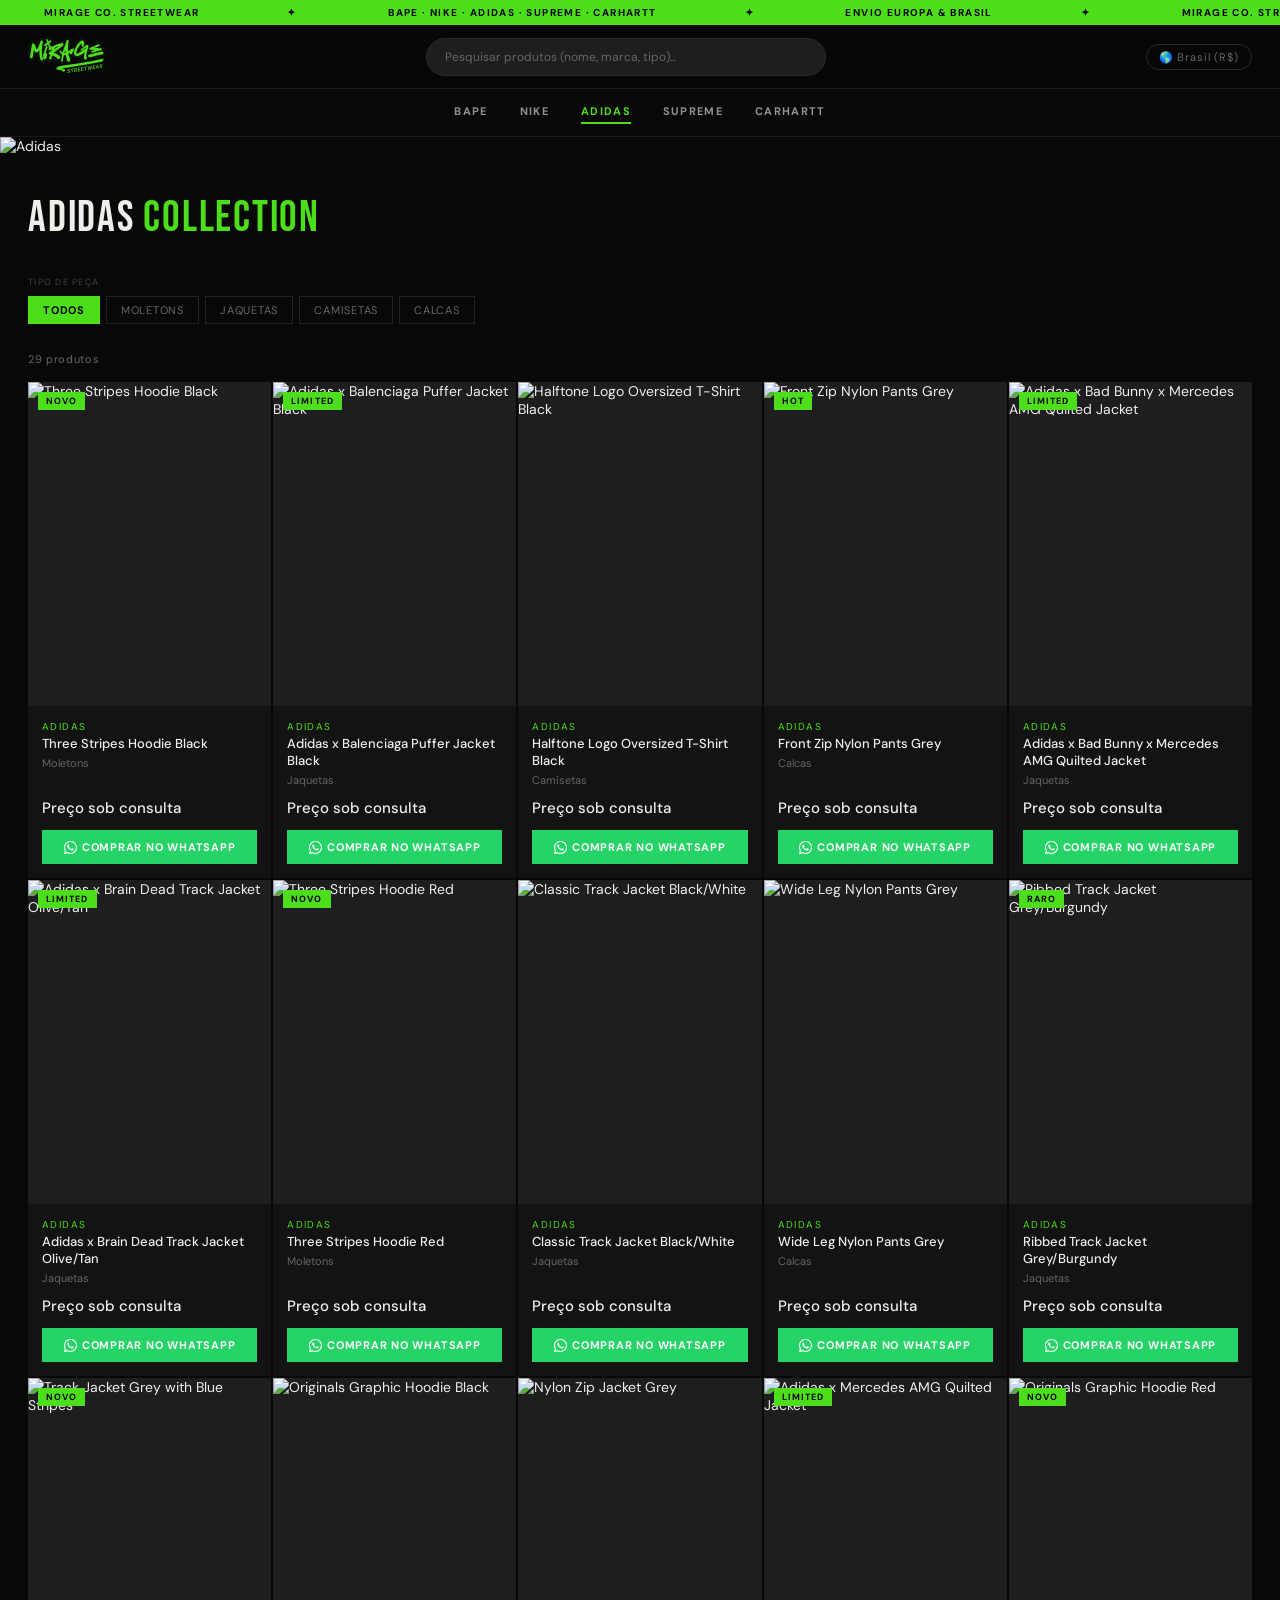
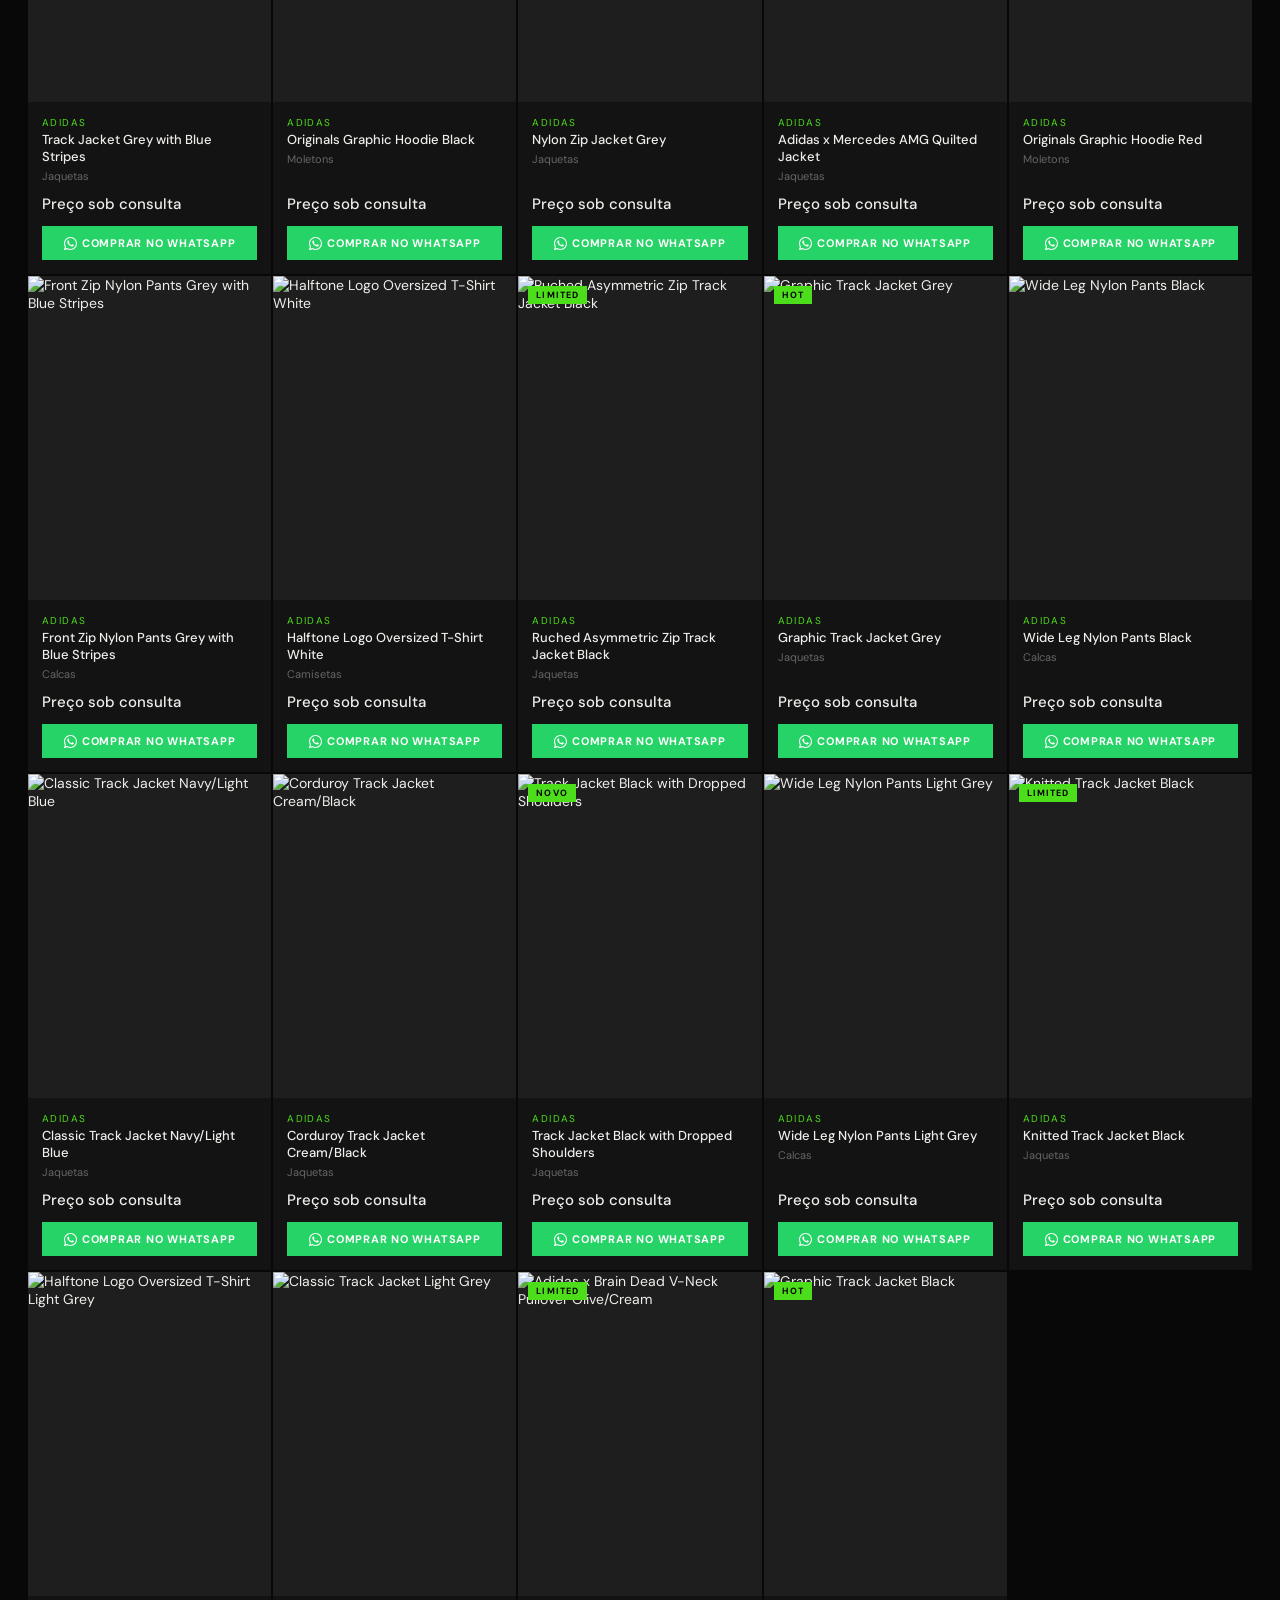
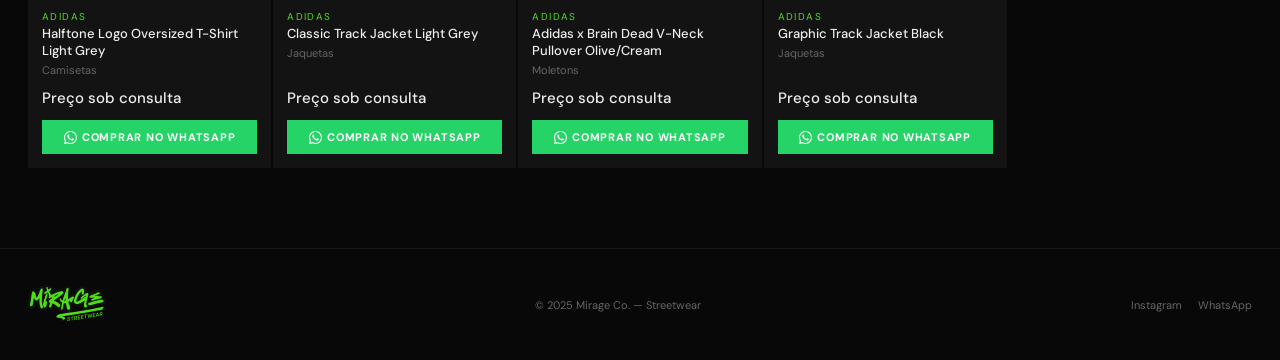
==== commit 8313adbf: "Refactor site navigation by adding a search bar, introducing a dedicated brand bar, updating region " ====
--- a/adidas.html
+++ b/adidas.html
@@ -72,23 +72,22 @@
     </g>
   </g>
 </svg></a>
-  <ul class="nav-links"><li><a href="bape.html" class="">BAPE</a></li><li><a href="nike.html" class="">NIKE</a></li><li><a href="adidas.html" class="active">ADIDAS</a></li><li><a href="supreme.html" class="">SUPREME</a></li><li><a href="carhartt.html" class="">CARHARTT</a></li></ul>
+  <div class="nav-search">
+    <input type="text" class="nav-search-input" placeholder="Pesquisar produtos (nome, marca, tipo)..." oninput="handleSearch(this.value)">
+  </div>
   <div class="nav-right">
-    <button class="region-btn" onclick="toggleRegion()" id="regionBtn" data-eu="0">🇧🇷 Brasil</button>
+    <button class="region-btn" onclick="toggleRegion()" id="regionBtn" data-eu="0">🌎 Brasil (R$)</button>
   </div>
 </nav>
+<div class="brand-bar">
+  <ul class="brand-links"><li><a href="bape.html" class="">BAPE</a></li><li><a href="nike.html" class="">NIKE</a></li><li><a href="adidas.html" class="active">ADIDAS</a></li><li><a href="supreme.html" class="">SUPREME</a></li><li><a href="carhartt.html" class="">CARHARTT</a></li></ul>
+</div>
 <div class="hero" onclick="window.location='supreme.html'">
   <img src="https://pub-9eb15062e53d4ad1a85362ac330e3002.r2.dev/banner-hero-1.png" alt="Adidas" loading="eager">
 </div>
-<div class="promo-strip">
-  <div class="promo-card" onclick="window.location='nike.html'">
-    <img src="https://pub-9eb15062e53d4ad1a85362ac330e3002.r2.dev/banner-hero-2.png" alt="Banner" loading="eager">
-  </div>
-  <div class="promo-card" onclick="window.location='index.html'">
-    <img src="https://pub-9eb15062e53d4ad1a85362ac330e3002.r2.dev/58c8d988.jpg" alt="Ver tudo" loading="eager">
-  </div>
-</div><div class="filter-section">
+<div class="filter-section">
   <div class="section-title">ADIDAS <span>COLLECTION</span></div>
+  
   <div class="filters">
     <div class="fg-label">Tipo de peça</div>
     <button class="fb  active" data-g="tipo" data-v="todos" onclick="setFilter('tipo','todos')">TODOS</button><button class="fb" data-g="tipo" data-v="moletons" onclick="setFilter('tipo','moletons')">MOLETONS</button><button class="fb" data-g="tipo" data-v="jaquetas" onclick="setFilter('tipo','jaquetas')">JAQUETAS</button><button class="fb" data-g="tipo" data-v="camisetas" onclick="setFilter('tipo','camisetas')">CAMISETAS</button><button class="fb" data-g="tipo" data-v="calcas" onclick="setFilter('tipo','calcas')">CALCAS</button>
--- a/style.css
+++ b/style.css
@@ -60,29 +60,72 @@
   z-index: 100;
 }
 .logo-svg { height: 36px; width: auto; cursor: pointer; }
-.nav-links { display: flex; gap: 28px; list-style: none; }
-.nav-links a {
+/* Update nav to hold search */
+.nav-search {
+  flex: 1;
+  max-width: 400px;
+  margin: 0 40px;
+}
+.nav-search-input {
+  width: 100%;
+  background: var(--gray2);
+  border: 1px solid #2a2a2a;
+  color: var(--white);
+  font-family: var(--font-b);
+  font-size: 12px;
+  padding: 10px 18px;
+  border-radius: 20px;
+  outline: none;
+  transition: border-color var(--transition);
+}
+.nav-search-input:focus {
+  border-color: var(--accent);
+}
+.nav-search-input::placeholder {
   color: var(--muted);
+}
+
+/* Brand bar */
+.brand-bar {
+  background: var(--black);
+  padding: 12px 28px;
+  display: flex;
+  justify-content: center;
+  border-bottom: 1px solid #1a1a1a;
+}
+.brand-links {
+  display: flex;
+  gap: 32px;
+  list-style: none;
+  overflow-x: auto;
+}
+.brand-links::-webkit-scrollbar { display: none; }
+.brand-links { -ms-overflow-style: none; scrollbar-width: none; }
+.brand-links a {
+  color: var(--white);
   text-decoration: none;
   font-size: 11px;
+  font-weight: 700;
   letter-spacing: .12em;
   text-transform: uppercase;
-  transition: color var(--transition);
+  transition: all var(--transition);
   position: relative;
-  padding-bottom: 4px;
-}
-.nav-links a::after {
+  padding-bottom: 6px;
+  display: inline-block;
+}
+.brand-links a::after {
   content: '';
   position: absolute;
   bottom: 0; left: 0;
-  width: 0; height: 1px;
+  width: 0; height: 2px;
   background: var(--accent);
   transition: width .3s ease;
 }
-.nav-links a:hover,
-.nav-links a.active { color: var(--white); }
-.nav-links a:hover::after,
-.nav-links a.active::after { width: 100%; }
+.brand-links a:hover,
+.brand-links a.active { opacity: 1; color: var(--accent); }
+.brand-links a:hover::after,
+.brand-links a.active::after { width: 100%; }
+.brand-links a:not(.active) { opacity: 0.6; }
 .region-btn {
   font-size: 11px;
   letter-spacing: .08em;
@@ -97,21 +140,114 @@
 }
 .region-btn:hover { border-color: var(--accent); color: var(--accent); }
 
-/* ─── HERO BANNERS ──────────────────────────────────────────────────────────── */
-.hero {
+/* ─── HERO BANNERS & SLIDER ─────────────────────────────────────────────────── */
+.hero-slider {
+  position: relative;
+  width: 100%;
+  height: 60vh;
+  min-height: 500px;
+  max-height: 700px;
   overflow: hidden;
-  cursor: pointer;
-  max-height: 560px;
-}
-.hero img {
-  width: 100%;
-  max-height: 560px;
+  background: var(--gray2);
+}
+.slide {
+  position: absolute;
+  top: 0; left: 0;
+  width: 100%; height: 100%;
+  opacity: 0;
+  visibility: hidden;
+  transition: opacity 0.8s ease, visibility 0.8s;
+  cursor: pointer;
+}
+.slide.active {
+  opacity: 1;
+  visibility: visible;
+}
+.slide img {
+  width: 100%; height: 100%;
   object-fit: cover;
   object-position: center;
   display: block;
-  transition: transform .6s ease;
-}
-.hero:hover img { transform: scale(1.02); }
+  filter: brightness(0.65);
+  transition: transform 6s linear;
+}
+.slide.active img {
+  transform: scale(1.05);
+}
+.slide-content {
+  position: absolute;
+  bottom: 12%;
+  left: 5%;
+  pointer-events: none;
+}
+.slide-subtitle {
+  font-size: 11px;
+  letter-spacing: 0.25em;
+  color: var(--accent);
+  margin-bottom: 8px;
+  text-transform: uppercase;
+  transform: translateY(20px);
+  opacity: 0;
+}
+.slide.active .slide-subtitle {
+  animation: slideContentUp 0.6s ease forwards 0.3s;
+}
+.slide-title {
+  font-family: var(--font-d);
+  font-size: 72px;
+  line-height: 0.9;
+  letter-spacing: 0.02em;
+  margin-bottom: 20px;
+  transform: translateY(20px);
+  opacity: 0;
+}
+.slide.active .slide-title {
+  animation: slideContentUp 0.6s ease forwards 0.5s;
+}
+.slide-btn {
+  background: transparent;
+  color: var(--white);
+  border: 1px solid var(--white);
+  padding: 10px 24px;
+  font-family: var(--font-b);
+  font-size: 11px;
+  letter-spacing: 0.1em;
+  text-transform: uppercase;
+  pointer-events: auto;
+  cursor: pointer;
+  transition: all 0.3s;
+  transform: translateY(20px);
+  opacity: 0;
+}
+.slide-btn:hover {
+  background: var(--white);
+  color: var(--black);
+}
+.slide.active .slide-btn {
+  animation: slideContentUp 0.6s ease forwards 0.7s;
+}
+@keyframes slideContentUp {
+  to { transform: translateY(0); opacity: 1; }
+}
+
+.slider-dots {
+  position: absolute;
+  bottom: 20px;
+  left: 50%;
+  transform: translateX(-50%);
+  display: flex;
+  gap: 8px;
+  z-index: 10;
+}
+.dot {
+  width: 34px;
+  height: 3px;
+  background: rgba(255,255,255,0.3);
+  cursor: pointer;
+  transition: background 0.3s ease;
+}
+.dot:hover { background: rgba(255,255,255,0.6); }
+.dot.active { background: var(--accent); }
 
 .promo-strip {
   display: grid;
@@ -120,20 +256,34 @@
   margin: 2px 0;
 }
 .promo-card {
+  position: relative;
   overflow: hidden;
   cursor: pointer;
-  max-height: 300px;
+  height: 250px;
 }
 .promo-card img {
   width: 100%;
-  height: 280px;
+  height: 100%;
   object-fit: cover;
   object-position: center;
   display: block;
-  transition: transform .5s ease, filter .5s ease;
-  filter: brightness(.85);
-}
-.promo-card:hover img { transform: scale(1.04); filter: brightness(1); }
+  transition: transform .6s ease, filter .6s ease;
+  filter: brightness(.7);
+}
+.promo-card:hover img { transform: scale(1.04); filter: brightness(.4); }
+.promo-text {
+  position: absolute;
+  top: 50%; left: 50%;
+  transform: translate(-50%, -50%);
+  font-family: var(--font-d);
+  font-size: 32px;
+  letter-spacing: .06em;
+  color: var(--white);
+  pointer-events: none;
+  opacity: 0;
+  transition: opacity .4s ease, transform .4s ease;
+}
+.promo-card:hover .promo-text { opacity: 1; transform: translate(-50%, -50%) scale(1.05); }
 
 /* ─── FILTERS ───────────────────────────────────────────────────────────────── */
 .filter-section { padding: 36px 28px 16px; }
@@ -193,6 +343,9 @@
   cursor: pointer;
   position: relative;
   overflow: hidden;
+  display: flex;
+  flex-direction: column;
+  height: 100%;
   transition: transform .25s ease, box-shadow .25s ease;
 }
 .card:hover {
@@ -224,7 +377,7 @@
   text-transform: uppercase;
   padding: 3px 8px;
 }
-.card-info { padding: 14px; }
+.card-info { padding: 14px; flex: 1; display: flex; flex-direction: column; }
 .card-brand {
   font-size: 10px;
   letter-spacing: .14em;
@@ -236,27 +389,30 @@
 .card-type { font-size: 11px; color: var(--muted); margin-bottom: 11px; }
 .card-footer {
   display: flex;
+  flex-direction: column;
+  align-items: stretch;
+  gap: 12px;
+  margin-top: auto;
+}
+.card-price { align-self: flex-start; font-size: 15px; font-weight: 500; white-space: nowrap; }
+.wpp-btn {
+  display: flex;
   align-items: center;
-  justify-content: space-between;
-  gap: 8px;
-}
-.card-price { font-size: 15px; font-weight: 500; white-space: nowrap; }
-.wpp-btn {
-  display: flex;
-  align-items: center;
+  justify-content: center;
   gap: 5px;
   background: #25D366;
   color: #fff;
   border: none;
   font-family: var(--font-b);
-  font-size: 10px;
+  font-size: 11px;
   font-weight: 700;
   letter-spacing: .07em;
-  padding: 8px 12px;
+  padding: 10px 12px;
   cursor: pointer;
   transition: background .18s, transform .18s;
   text-transform: uppercase;
   white-space: nowrap;
+  width: 100%;
 }
 .wpp-btn:hover { background: #1db954; transform: scale(1.04); }
 .wpp-btn svg { width: 13px; height: 13px; fill: #fff; flex-shrink: 0; }
@@ -282,7 +438,8 @@
   grid-template-columns: 1fr 1fr;
   overflow: hidden;
   position: relative;
-  animation: modalIn .28s cubic-bezier(.22,.61,.36,1);
+  opacity: 1;
+  z-index: 300;
 }
 @keyframes modalIn {
   from { opacity: 0; transform: scale(.94) translateY(12px); }
@@ -458,7 +615,8 @@
 
 /* ─── RESPONSIVE ────────────────────────────────────────────────────────────── */
 @media (max-width: 768px) {
-  nav .nav-links { display: none; }
+  .nav-search { margin: 0 16px; }
+  .brand-bar { padding: 10px 16px; justify-content: flex-start; }
   .hero { max-height: 300px; }
   .hero img { max-height: 300px; }
   .promo-card img { height: 180px; }
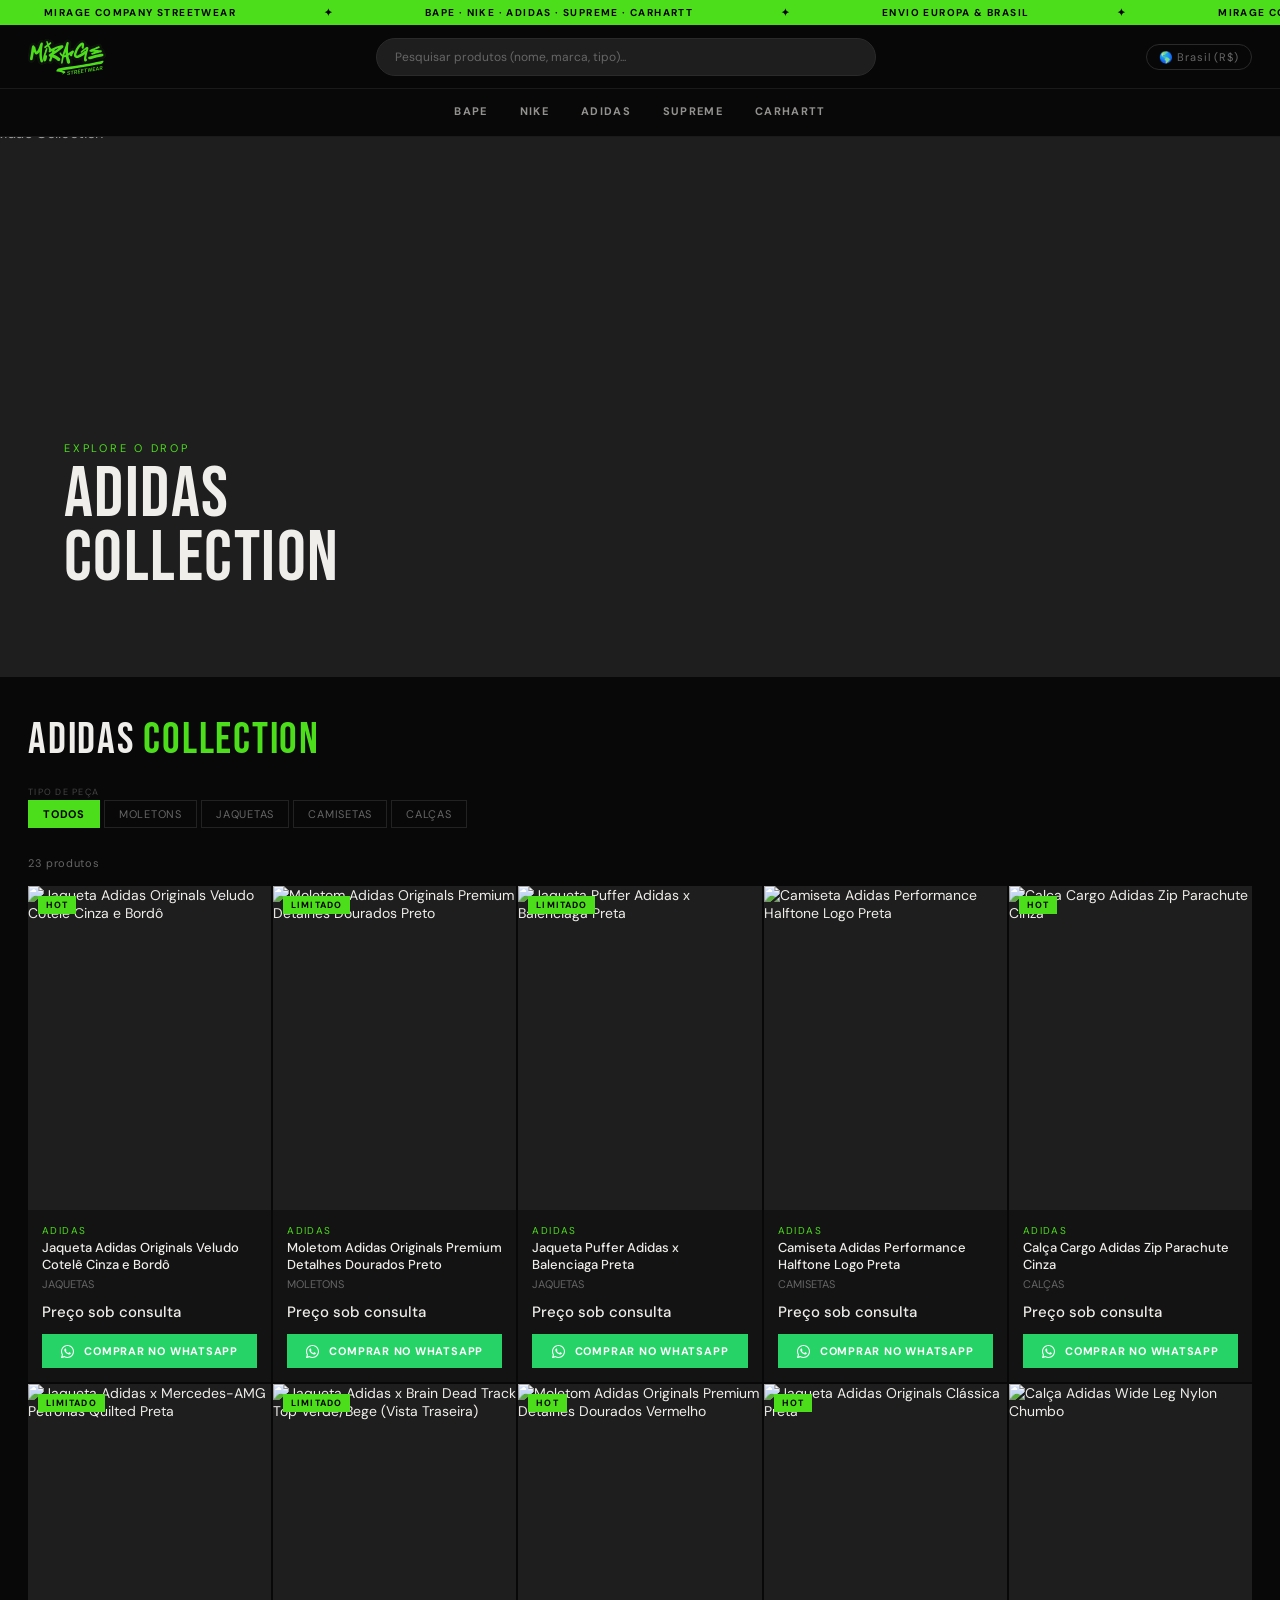
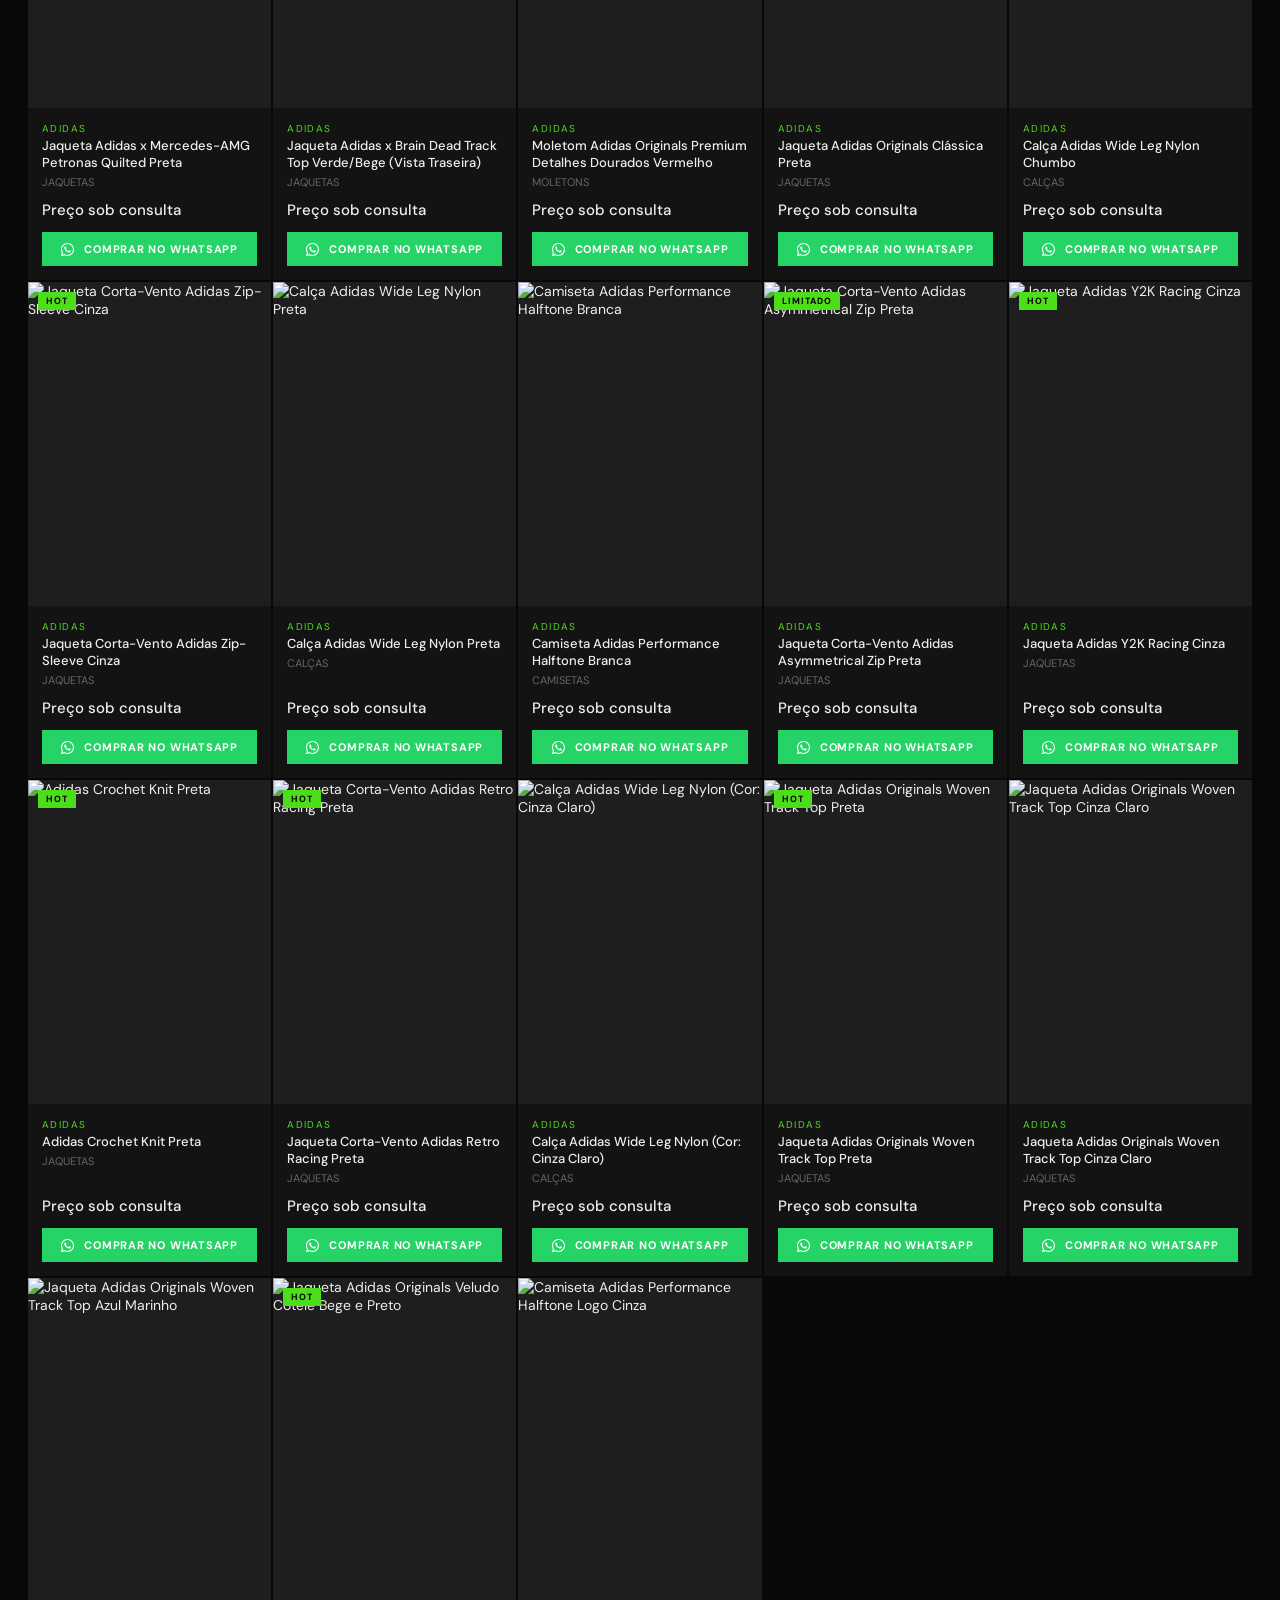
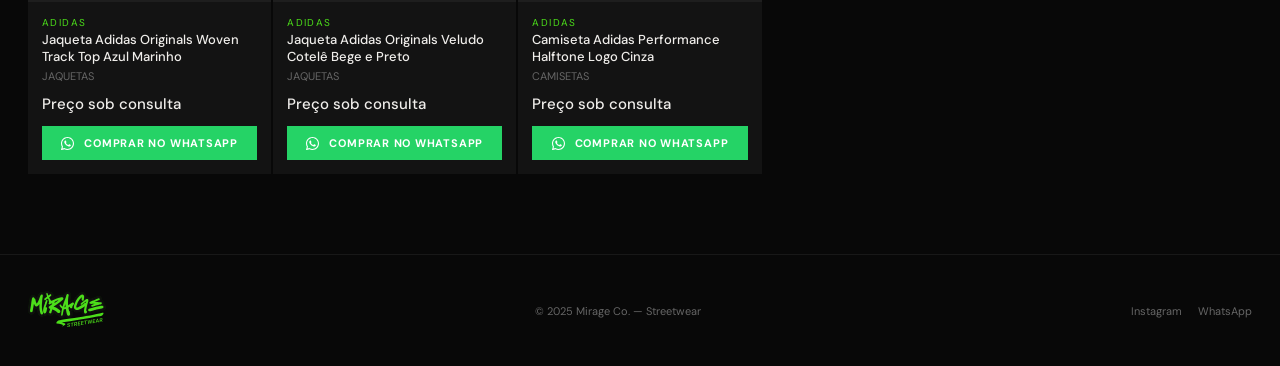
==== commit 8fcef05b: "Atualiza modais e banners das páginas de marca" ====
--- a/adidas.html
+++ b/adidas.html
@@ -1,192 +1,301 @@
 <!DOCTYPE html>
 <html lang="pt-BR">
+
 <head>
-<meta charset="UTF-8">
-<meta name="viewport" content="width=device-width, initial-scale=1.0">
-<title>Adidas — Mirage Co.</title>
-<link rel="preconnect" href="https://fonts.googleapis.com">
-<link href="https://fonts.googleapis.com/css2?family=Bebas+Neue&family=DM+Sans:wght@300;400;500&display=swap" rel="stylesheet">
-<link rel="stylesheet" href="style.css">
+  <meta charset="UTF-8">
+  <meta name="viewport" content="width=device-width, initial-scale=1.0">
+  <title>Adidas — Mirage Co.</title>
+  <link rel="preconnect" href="https://fonts.googleapis.com">
+  <link href="https://fonts.googleapis.com/css2?family=Bebas+Neue&family=DM+Sans:wght@300;400;500&display=swap"
+    rel="stylesheet">
+  <link rel="stylesheet" href="style.css">
 </head>
-<body><div class="ticker">
-  <div class="ticker-inner">
-    <span>MIRAGE CO. STREETWEAR</span><span>✦</span>
-    <span>BAPE · NIKE · ADIDAS · SUPREME · CARHARTT</span><span>✦</span>
-    <span>ENVIO EUROPA & BRASIL</span><span>✦</span>
-    <span>MIRAGE CO. STREETWEAR</span><span>✦</span>
-    <span>BAPE · NIKE · ADIDAS · SUPREME · CARHARTT</span><span>✦</span>
-    <span>ENVIO EUROPA & BRASIL</span><span>✦</span>
-  </div>
-</div><nav>
-  <a href="index.html"><svg class="logo-svg" id="svg_nav" data-name="Camada 2" xmlns="http://www.w3.org/2000/svg" viewBox="0 0 988.62 458.54">
-  <defs>
-    <style>
-      .c1_nav {
-        fill: #111110;
-      }
-
-      .c2_nav {
-        fill: #4cde1a;
-      }
-
-      .c3_nav {
-        fill: none;
-        stroke: #4cde1a;
-        stroke-miterlimit: 10;
-      }
-    </style>
-  </defs>
-  <g id="layer_nav" data-name="Camada 1">
-    <g>
-      <path class="c3_nav" d="M987.75,203.1c-.74-12.2-6.65-23.29-15.9-30.69-2.22-1.85-4.44-3.33-6.65-4.44,1.11-4.44,1.85-8.87,1.48-13.31-.74-17.75-12.57-31.42-29.95-35.49h0c3.7-9.61,3.7-20.33-.74-29.95-6.28-13.68-19.96-22.55-35.12-22.55-2.22,0-4.81.37-7.02.74-7.02,1.48-13.31,3.7-18.49,5.92-4.44,1.85-8.87,3.7-13.68,5.92-2.96,1.48-6.28,2.59-9.24,4.07-3.7,1.48-13.68,5.55-13.68,5.55-18.49,7.39-33.64,13.68-44.73,18.49-3.7-14.42-14.05-25.14-28.47-29.21-3.33-1.11-7.02-1.48-10.72-1.48s-7.76.37-11.46,1.48c-.74,0-1.48.37-2.22.74v-8.13c-.37-12.57-3.7-22.92-10.35-31.79-9.24-12.94-22.55-19.96-38.08-19.96-2.59,0-4.81,0-7.39.37-8.87,1.11-17.01,4.44-25.88,9.98-9.24,5.92-18.12,13.31-27.36,22.55-5.55,5.55-10.72,11.83-17.01,19.96-12.2,15.53-22.55,32.53-31.79,51.02-2.59-.74-5.18-1.11-7.76-1.48h-3.33c-10.35,0-18.49,4.07-23.66,7.39-4.07,2.59-8.13,5.18-12.57,8.13,0-9.24.37-18.12,1.11-26.99l.37-5.92c.37-5.55,1.11-10.72,1.48-15.9,1.11-8.5,2.59-16.27,4.44-23.29,5.55-21.07-5.18-41.41-25.51-48.8-.37,0-.37-.37-.74-.37-3.33-1.48-6.65-1.85-9.98-1.85h-5.92c-3.33,0-6.28.74-9.61,1.85l-2.96,1.11c-10.35,4.07-18.12,11.46-22.55,21.81-2.22,5.18-4.07,10.72-5.18,15.9-.37,2.22-1.11,4.44-1.85,7.02-4.07-2.96-8.5-4.81-13.31-6.28-4.81-1.11-9.61-1.85-14.79-1.85-2.96,0-5.92.37-9.24.74-11.83,1.48-22.92,4.44-32.16,6.65-22.18,6.28-43.63,14.05-63.59,23.66-6.28,2.96-12.57,6.28-19.22,9.61-1.11-2.22-2.59-4.07-3.7-6.28,3.33-2.59,6.28-5.55,9.61-8.87,8.5-8.87,12.2-21.44,9.24-33.64-2.59-12.2-11.09-22.18-22.55-26.99-4.44-1.85-9.24-2.96-14.05-2.96s-9.24.74-13.68,2.59c-5.92-11.09-17.01-17.38-29.58-17.38h-3.33c-18.12,1.85-31.06,16.64-30.69,35.12-7.39-10.72-19.59-17.75-33.27-17.75-15.53,0-29.21,8.13-36.6,22.18-4.81,8.5-7.76,17.01-9.61,22.55-3.7,11.46-7.39,22.18-11.46,32.53-3.33-8.13-8.13-14.79-14.79-19.59-6.65-12.94-20.33-21.44-35.12-21.44-17.01.37-30.69,9.61-36.97,25.14-1.48,4.07-2.59,7.76-3.7,10.72-3.33,12.57-5.92,25.88-8.13,40.67-1.48,8.87-2.59,18.12-3.33,27.36l-.37,2.96c-.37,4.81-.74,9.24-1.48,13.68-2.59,14.05-4.81,27.73-7.39,41.78,0,0-2.96,15.16-4.07,21.81-1.11,6.28-1.48,11.83-1.11,17.38,1.11,22.92,19.96,40.67,42.89,40.67,5.92,0,11.83-1.11,17.38-3.7,12.94-5.55,21.44-16.64,24.03-31.06,1.48-6.65,2.59-13.68,3.7-20.33l1.48-9.24c.37-2.59,1.11-5.55,1.48-8.13.37-1.48.37-2.96.74-4.44,5.18,1.85,10.72,2.96,16.27,2.96,3.7,0,7.02-.37,10.72-1.11v1.85c.74,9.98,2.22,19.96,4.07,31.06,2.59,14.05,6.65,26.99,10.35,39.19,1.48,4.81,3.33,8.13,4.81,10.72,7.76,12.57,21.44,20.33,35.86,20.33,4.07,0,8.13-.74,12.2-1.85,6.65-2.22,12.57-5.92,17.38-10.35,1.85.37,3.7.74,5.92.74h2.96c9.98,0,24.03-3.33,35.12-18.49.74-.74,1.11-1.85,1.85-2.59,1.11,1.85,2.59,3.7,4.07,5.55,7.76,8.5,18.49,13.31,29.95,13.31h0c2.59,0,5.18-.37,7.76-.74,14.05-2.96,24.77-11.46,29.95-24.77,1.11-2.96,2.59-7.02,4.81-14.05.37,0,.37.37.74.37,8.87,4.81,15.53,9.24,21.44,13.68,2.22,1.85,4.44,3.7,7.02,5.92,1.85,1.48,3.7,2.96,5.55,4.44,8.5,7.02,19.59,10.72,30.69,10.72h3.7c0,2.59.37,5.18,1.11,7.76,3.7,14.42,14.42,24.4,28.84,26.62,1.85.37,4.07.37,5.92.37,13.68,0,25.88-8.13,31.79-21.07,1.85-4.07,3.33-8.5,4.44-13.68l1.85-9.61c1.48,5.55,3.33,10.72,5.55,15.53,6.28,14.42,21.81,28.84,42.52,28.84h2.22c18.12-1.11,33.64-11.83,40.3-28.47,3.33-7.76,4.07-16.27,2.96-25.14-1.48-9.61-3.33-18.85-4.81-26.99-1.11-5.18-2.59-9.61-5.18-14.05,5.55-.37,11.46-1.85,16.27-4.81h.37c8.5,12.94,21.81,21.81,37.71,25.14,5.18,1.11,10.35,1.48,15.16,1.48,1.85,0,3.7,0,5.18-.37,8.87-.74,17.38-2.22,25.51-5.18,10.72-3.7,21.44-8.5,32.53-14.79.37-.37,1.11-.74,1.48-.74-.37,6.65-.74,14.05.37,21.81.74,6.28,2.59,15.53,9.24,24.77,8.13,11.83,21.44,18.85,35.49,18.85,11.46,0,22.55-4.44,30.69-12.94,4.81-4.81,8.13-9.98,10.72-15.9,2.96.74,5.92,1.11,9.24,1.11,1.48,0,2.59,0,4.07-.37,9.61-.74,18.12-2.96,26.62-5.18l.74-.37c4.81-1.11,9.61-2.59,14.42-4.07l8.87-2.59,7.39-1.85c3.7-1.11,7.39-1.85,11.09-2.96,8.13-2.22,10.72-2.96,13.31-4.07,1.85-.74,3.7-1.11,11.09-3.33,18.49-5.18,38.82-8.87,63.59-12.2l1.85-.37c3.7-.37,8.5-1.11,13.68-2.96,16.64-5.92,28.47-22.92,28.47-40.67-.37.37-.37,0-.37-.74ZM775.17,202.73c2.22-8.87,4.44-17.75,6.65-25.51,3.7.74,7.76.74,11.83.74,0,5.55.37,11.09.74,17.38.37,4.07.74,7.76,1.11,11.46-.37-.74-9.61-4.81-20.33-4.07Z"/>
-      <path class="c1_nav" d="M980.35,203.84c-.74-10.35-5.55-19.22-12.94-25.51-3.7-2.96-7.39-5.18-11.83-6.28,2.59-4.81,4.07-10.72,3.7-17.01-.74-14.05-9.98-25.14-24.03-28.47-2.22-.37-6.28-.74-10.72-1.48,7.76-8.87,9.98-21.81,4.81-32.9-5.18-11.09-16.27-18.12-28.47-18.12-1.85,0-3.7,0-5.55.37-6.28,1.11-12.2,3.33-17.01,5.18-4.44,1.85-8.87,3.7-13.31,5.55-3.33,1.48-6.65,2.96-9.61,4.07-4.07,1.48-8.87,3.7-13.68,5.55-23.29,9.61-41.78,17.01-53.61,22.55,0-2.22-.37-4.44-.74-6.65-2.59-12.94-11.46-22.55-24.03-25.88-2.96-.74-5.92-1.11-8.87-1.11s-6.28.37-9.61,1.11c-4.07,1.11-8.13,2.59-12.57,5.18,1.11-5.92,1.48-12.57,1.48-19.22-.37-11.09-3.33-20.33-8.87-28.1-7.76-11.09-19.22-17.01-32.16-17.01-2.22,0-4.07,0-6.28.37-7.76,1.11-15.16,4.07-22.92,8.87-8.87,5.55-17.38,12.57-25.88,21.44-5.18,5.55-10.35,11.46-16.64,19.22-12.94,16.64-24.4,35.12-34.01,55.83-3.7-1.85-7.76-3.33-12.2-3.7h-2.59c-8.5,0-15.16,3.33-19.96,6.28-8.13,5.18-16.27,10.35-24.03,15.53v-.74c0-14.05,0-27.36,1.11-40.67l.37-5.92c.37-5.55,1.11-10.72,1.48-15.9,1.11-8.87,2.59-16.64,4.44-24.03,4.44-17.38-4.44-34.01-21.07-39.93h.37l-1.11-.37c-2.22-1.11-4.81-1.48-7.02-1.48h-5.92c-2.22,0-4.44.37-6.65,1.11l-2.96,1.11c-8.5,3.33-14.79,9.61-18.49,17.75-2.22,4.81-3.7,9.61-4.81,14.42-1.11,4.07-2.22,9.24-3.7,13.68-.74,1.85-1.11,3.33-1.85,5.18-4.81-5.92-11.09-10.35-18.85-12.57-4.07-1.11-8.13-1.48-12.57-1.48-2.59,0-5.18,0-8.5.37-11.46,1.48-22.18,4.07-31.06,6.65-21.81,5.92-42.89,13.68-62.48,23.29-8.13,3.7-16.64,8.13-25.14,12.57-3.7-5.92-10.72-17.75-10.72-17.75,4.44-3.7,9.24-7.39,13.68-12.2,6.65-7.02,9.61-17.38,7.39-26.99-2.22-9.98-8.87-17.75-18.12-21.44-3.7-1.48-7.39-2.22-11.46-2.22-5.92,0-11.46,1.85-16.64,5.18l-.37.37c-.37-.74-.37-1.48-.74-2.22-4.07-11.09-13.68-18.12-25.14-18.12h-2.59c-14.42,1.48-24.77,13.68-24.03,28.47.37,5.18,1.48,9.24,2.59,12.94l1.48,5.55c.74,2.96,1.85,5.92,2.59,9.24-.74.74-1.85,1.48-2.59,2.22-2.59,2.22-5.55,4.44-8.13,7.02l-1.48,1.48c-.74.74-1.48,1.48-1.85,1.48-.74.37-1.48.74-2.22,1.11l.74-3.33c.74-4.81,1.85-10.72,1.48-17.01-1.11-17.75-15.53-31.42-32.9-31.42-12.94,0-23.66,6.65-30.32,18.49-4.44,8.13-7.39,16.27-9.24,21.44-5.18,15.16-9.61,28.84-15.53,41.78-1.48,3.33-3.33,7.02-4.81,10.72-.37-1.11-.37-2.22-.74-3.33-.74-4.81-1.85-9.98-4.07-15.53-2.96-7.76-7.76-14.42-14.42-18.49-4.81-11.09-16.27-18.85-29.21-18.85h0c-14.05,0-25.14,7.76-30.32,20.33-1.48,3.7-2.59,7.02-3.33,9.98-3.33,12.2-5.92,25.14-8.13,39.93-1.11,8.5-2.59,17.75-3.33,26.99l-.37,2.96c-.37,4.81-1.11,9.61-1.85,14.05-2.59,14.05-5.18,27.73-7.39,41.78-1.48,7.39-2.59,14.42-4.07,21.81-1.11,5.55-1.48,10.72-1.11,15.9,1.11,18.85,16.64,33.64,35.49,33.64,4.81,0,9.98-1.11,14.42-2.96,10.72-4.81,17.75-13.68,19.96-25.51,1.11-6.65,2.59-13.31,3.7-20.33l1.48-9.24c.37-2.59,1.11-5.55,1.48-8.13.74-4.44,1.85-9.24,2.59-13.68,6.65,4.44,14.42,6.65,21.81,6.65,5.92,0,11.83-1.48,17.75-4.07,0,3.7.37,7.39.37,11.46.74,9.61,2.22,19.59,4.07,30.32,2.59,13.68,6.28,26.25,10.35,38.45,1.11,3.7,2.96,7.02,4.07,8.87,6.28,10.35,17.75,16.64,29.58,16.64,3.33,0,6.65-.37,9.98-1.48,7.02-2.22,12.94-6.28,17.01-11.83,2.59.74,5.55,1.48,8.87,1.85h2.59c8.13,0,19.96-2.59,29.21-15.53,4.07-5.55,7.02-11.46,8.87-17.38.37,7.02,3.33,14.05,8.5,19.59,6.28,7.02,15.16,11.09,24.4,11.09,1.48,0,3.7,0,6.28-.74,8.5-1.48,14.05-6.28,15.16-7.39,4.07-3.33,7.02-7.76,9.24-12.94,1.11-2.96,2.59-7.39,5.18-15.53.74-1.85,1.48-4.07,1.85-6.28,2.59,1.48,5.55,2.96,8.87,4.81,8.87,5.18,15.9,9.61,22.18,14.05,2.22,1.85,4.81,3.7,7.39,5.92,1.85,1.48,3.7,2.96,5.18,4.44,7.39,5.92,16.64,9.24,25.88,9.24,4.07,0,8.13-.74,11.83-1.85-.37,1.85-.37,3.7-.74,5.18-.37,3.33-.37,6.65.37,9.61,2.96,11.83,11.09,19.22,22.92,21.44,1.48.37,3.33.37,4.81.37,10.72,0,20.33-6.28,25.14-16.64,1.48-3.7,2.96-7.39,3.7-11.83l3.33-15.9c1.85-9.24,3.7-18.85,5.55-28.1,1.48,6.65,2.59,13.31,4.07,19.59l.74,2.96c1.85,9.61,4.44,17.75,7.76,25.51,5.18,12.2,18.12,24.4,35.49,24.4h1.85c15.16-.74,28.1-9.98,33.64-23.66,2.59-6.65,3.33-13.68,2.22-21.44-1.48-9.61-2.96-18.85-4.44-26.62-1.48-7.39-4.81-13.68-9.98-18.85-.37-1.85-.74-3.7-1.11-5.55,3.33,1.11,6.65,1.48,10.35,1.48,5.55,0,11.09-1.48,15.53-4.07,2.22-1.11,4.44-2.59,6.28-4.07,7.02,14.42,19.96,24.77,36.97,28.47,4.44,1.11,9.24,1.48,13.68,1.48h4.81c8.13-.74,16.27-2.22,23.66-4.81,10.35-3.33,20.7-8.13,31.42-14.05,4.81-2.59,9.24-5.18,14.05-8.13-.37,1.85-.37,4.07-.74,5.92-1.11,8.5-1.85,18.12-.37,28.47.74,5.55,2.59,13.68,7.76,21.44,6.65,9.61,17.75,15.53,29.21,15.53,9.61,0,18.49-3.7,25.51-10.72,5.55-5.92,9.24-12.57,10.72-19.96,4.44,1.85,9.24,2.59,14.05,2.59h3.33c9.24-.74,17.38-2.96,25.14-5.18l.74-.37c4.81-1.11,9.61-2.59,14.42-4.07l8.87-2.59c2.59-.74,4.81-1.48,7.39-1.85,3.7-1.11,7.39-1.85,10.72-2.96,8.13-2.22,10.35-2.96,12.94-3.7,2.22-.74,4.07-1.48,11.46-3.33,18.85-5.18,39.56-8.87,64.7-12.2l1.85-.37c3.33-.37,7.39-.74,12.2-2.59,13.68-4.81,23.66-19.22,23.66-33.64,2.59.37,2.59,0,2.59-.37Z"/>
-      <path class="c1_nav" d="M175.14,316.6c-12.2,0-23.29-6.28-29.58-16.64-1.11-2.22-2.96-5.18-4.07-8.87-3.7-12.2-7.76-24.77-10.35-38.45-1.85-10.72-3.33-20.33-4.07-30.32-.37-3.7-.37-7.76-.37-11.46-5.92,2.59-11.83,4.07-17.75,4.07-7.76,0-15.16-2.22-21.81-6.65-.74,4.81-1.48,9.24-2.59,13.68-.37,2.59-1.11,5.55-1.48,8.13l-1.48,9.24c-1.11,6.65-2.22,13.31-3.7,20.33-2.22,11.83-9.24,20.7-19.96,25.51-4.44,2.22-9.61,2.96-14.42,2.96-18.85,0-34.38-14.79-35.49-33.64-.37-5.18,0-10.35,1.11-15.9,1.48-7.39,2.59-14.42,4.07-21.81,2.59-14.05,5.18-27.73,7.39-41.78.74-4.44,1.11-9.24,1.85-14.05l.37-2.96c1.11-9.24,2.22-18.49,3.33-26.99,2.22-14.79,4.81-27.73,8.13-39.93.74-2.59,1.85-6.28,3.33-9.98,5.18-12.94,16.27-20.33,30.32-20.33h0c12.94,0,24.4,7.76,29.21,18.85,6.65,4.44,11.46,10.72,14.42,18.49,1.85,5.55,2.96,10.72,4.07,15.53.37,1.11.37,2.22.74,3.33,1.85-3.7,3.33-7.39,4.81-10.72,5.55-12.94,10.35-26.62,15.53-41.78,1.85-5.55,4.81-13.68,9.24-21.44,6.28-11.83,17.01-18.49,30.32-18.49,17.38,0,32.16,13.68,32.9,31.42.37,6.28-.74,12.2-1.48,17.01l-.74,4.44c-2.22,12.57-4.07,24.4-5.55,36.23-.74,6.28-1.11,11.46-1.48,16.27-.37,4.81-.74,9.98-1.11,14.79-.37,2.59-.37,5.55-.74,8.13,0,2.22-.37,4.44-.37,6.65,0,1.85,0,3.7-.37,5.55-.74,15.16-1.11,28.84-.74,42.15.37,7.39,1.11,15.16,2.59,23.29,1.11,5.92,2.22,12.94,4.44,19.96l.37.37c.74,1.48,2.22,4.07,2.96,7.02,1.85,6.65,2.96,13.31,3.7,19.96,1.48,16.27-8.87,31.42-24.4,36.6-4.44,1.85-7.76,2.22-11.09,2.22Z"/>
-      <path class="c1_nav" d="M213.22,305.14h-2.59c-10.35-.74-19.59-5.55-25.88-14.05-4.81-7.02-8.13-15.16-9.61-25.14-.74-5.55-.74-10.35-.74-12.94,0-15.9,2.59-28.84,4.81-39.56,4.07-16.64,9.61-34.01,17.01-53.24l.74-1.85c.37-1.11.74-2.22,1.48-3.33-.74-4.81.37-9.61,2.96-14.42.74-1.85,1.85-3.33,2.59-5.18.37-1.11,1.11-2.22,1.85-3.33-2.96-1.48-5.55-3.33-8.13-5.55-8.13-7.76-11.09-18.49-7.76-29.21,3.7-12.94,11.83-18.85,18.12-21.44.37-.37,1.48-1.11,1.85-1.48l1.48-1.48c2.96-2.22,5.55-4.44,8.13-7.02.74-.74,1.85-1.48,2.59-2.22-1.11-2.96-1.85-6.28-2.59-9.24l-1.48-5.55c-1.11-3.7-2.22-7.76-2.59-12.94-.74-14.79,9.61-27.36,24.03-28.47h2.59c11.46,0,21.07,7.02,25.14,18.12.37.74.37,1.48.74,2.22l.37-.37c5.18-3.33,11.09-5.18,16.64-5.18,3.7,0,7.76.74,11.46,2.22,9.24,3.7,15.9,11.83,18.12,21.44,2.22,9.61-.74,19.96-7.39,26.99-4.44,4.81-9.24,8.5-13.68,12.2,0,0,9.24,15.16,11.83,19.59,10.35,7.02,16.64,15.16,19.59,25.51,4.07,13.68-1.85,34.38-18.49,43.26-3.33,1.85-10.35,5.18-17.38,5.18h-.37c-12.94,0-24.4-5.55-31.79-14.42-.37.74-.37,1.11-.74,1.85-1.11,2.96-1.85,5.92-2.96,8.87-1.85,5.55-3.7,11.83-5.92,18.49,1.85,1.48,4.07,2.96,5.55,4.81,5.92,6.28,8.87,13.68,8.5,21.44-.37,4.07-.74,8.13-1.48,11.46l-.37,2.22c-1.85,11.46-3.7,21.07-5.92,29.58-2.59,8.87-5.55,18.12-11.83,26.62-8.5,12.94-20.34,15.53-28.47,15.53Z"/>
-      <path class="c1_nav" d="M284.57,302.92c-9.24,0-18.12-4.07-24.4-11.09-6.28-7.02-9.24-15.9-8.5-25.14.37-5.92,2.22-10.72,3.7-14.42l2.59-7.02c1.11-2.59,1.85-5.18,2.96-7.76-7.39-5.18-11.09-11.83-13.31-17.01-5.18-14.05-2.22-28.47,7.76-38.45-6.65-5.18-11.09-13.31-11.83-22.18-.74-8.87,2.22-17.38,8.13-24.03,3.7-4.44,8.13-7.02,11.46-9.24,10.72-6.65,22.18-13.31,36.6-21.44,9.98-5.55,20.33-10.35,29.58-15.16,19.59-9.61,40.67-17.38,62.48-23.29,9.24-2.59,19.59-5.18,31.06-6.65,3.33-.37,5.92-.37,8.5-.37,4.44,0,8.87.37,12.57,1.48,10.72,2.96,19.22,10.35,23.29,20.33,4.07,9.98,3.33,21.44-2.22,31.06-4.81,8.13-10.72,13.31-16.27,17.75l-2.96,2.22c-12.57,9.98-25.14,19.59-37.34,29.58-13.68,10.35-24.77,19.22-35.86,26.99-2.22,1.48-4.44,3.33-7.02,4.81,8.13,4.07,16.64,8.87,25.51,14.05,10.72,6.65,19.59,13.68,27.36,21.44,6.65,7.02,10.72,15.16,11.83,24.4,1.85,14.42-3.33,27.36-15.16,36.6-6.65,5.18-14.79,7.76-23.29,7.76-9.24,0-18.49-3.33-25.88-9.24-1.85-1.48-3.7-2.96-5.18-4.44-2.59-2.22-5.18-4.07-7.39-5.92-5.92-4.44-12.94-8.87-22.18-14.05-3.33-1.85-5.92-3.33-8.87-4.81-.74,2.22-1.48,4.44-1.85,6.28-2.59,8.13-4.07,12.57-5.18,15.53-4.44,10.72-12.94,18.12-24.4,20.33-2.22.74-4.07,1.11-6.29,1.11h0Z"/>
-      <path class="c1_nav" d="M517.48,333.6c-17.38,0-30.32-12.2-35.49-24.4-3.33-7.76-5.92-15.9-7.76-25.51l-.74-2.96c-1.48-6.65-2.59-12.94-4.07-19.59-1.85,9.24-3.7,18.85-5.55,28.1l-3.33,15.9c-.74,4.44-2.22,8.5-3.7,11.83-4.81,10.35-14.42,16.64-25.14,16.64-1.48,0-3.33,0-4.81-.37-11.83-2.22-19.96-9.61-22.92-21.44-.74-3.33-1.11-6.65-.37-9.61.74-5.55,1.48-11.46,2.22-17.38.74-7.02,1.85-13.68,2.96-20.7,1.48-10.72,3.7-21.07,5.55-31.79-2.96-2.22-5.92-4.81-8.87-7.76-8.87-9.24-15.16-18.49-18.85-28.84-1.11-3.33-1.85-6.65-2.22-9.98-1.48-11.46,3.33-21.81,12.94-28.1,4.07-2.96,9.24-4.44,14.42-4.44,7.02,0,13.68,2.59,18.85,7.02.37.37.74.74,1.11,1.11,3.33-10.72,7.02-21.07,10.35-31.06,3.7-9.98,7.39-19.96,11.09-29.21,4.07-10.72,8.13-20.7,11.83-31.42,1.48-4.81,2.59-9.61,3.7-13.68,1.11-4.81,2.59-9.61,4.81-14.42,3.7-8.5,9.98-14.42,18.49-17.75l2.96-1.11c2.22-.74,4.44-1.11,6.65-1.11h5.92c2.59,0,4.81.37,7.02,1.48l1.11.37h-.37c16.64,5.92,25.51,22.92,21.07,39.93-1.85,7.39-3.33,15.16-4.44,24.03-.74,5.18-1.11,10.35-1.48,15.9l-.37,5.92c-1.11,13.31-1.11,26.62-1.11,40.67v.74c7.39-5.18,15.53-10.35,24.03-15.53,4.81-2.96,11.46-6.28,19.96-6.28h2.59c15.53,1.48,28.47,14.05,29.58,29.95.74,8.5-1.85,16.64-7.39,23.66-4.81,5.92-8.5,12.94-12.94,21.07,1.11,10.35-1.85,23.66-18.12,32.53-4.81,2.59-10.35,4.07-15.53,4.07-3.7,0-7.02-.37-10.35-1.48.37,1.85.74,3.7,1.11,5.55,5.18,4.81,8.5,11.46,9.98,18.85,1.48,7.76,3.33,17.01,4.44,26.62,1.11,7.39.37,14.42-2.22,21.44-5.55,13.68-18.49,22.92-33.64,23.66-1.85-1.11-2.59-1.11-2.96-1.11Z"/>
-      <path class="c1_nav" d="M732.28,305.14c-11.46,0-22.55-5.92-29.21-15.53-5.55-7.76-7.02-15.9-7.76-21.44-1.48-10.35-.74-19.96.37-28.47.37-1.85.37-4.07.74-5.92-4.81,2.96-9.61,5.55-14.05,8.13-10.72,5.92-21.07,10.72-31.42,14.05-7.39,2.59-15.53,4.07-23.66,4.81h-4.81c-4.44,0-9.24-.37-13.68-1.48-21.81-4.44-37.34-20.33-41.41-42.52-1.85-9.98-1.85-20.33.37-31.79,1.85-9.24,4.81-18.85,9.24-30.32,11.83-30.32,26.25-56.56,44.36-79.49,5.92-7.76,11.46-14.05,16.64-19.22,8.5-8.87,17.01-15.9,25.88-21.44,7.76-4.81,15.16-7.76,22.92-8.87,2.22-.37,4.44-.37,6.28-.37,12.94,0,24.4,5.92,32.16,17.01,5.55,7.76,8.5,17.01,8.87,28.1.37,7.02-.37,13.68-1.48,19.22,4.44-2.22,8.5-4.07,12.57-5.18,3.33-.74,6.65-1.11,9.61-1.11s5.92.37,8.87,1.11c12.57,3.33,21.44,12.94,24.03,25.88,1.48,7.76.37,14.79-.37,19.96-1.48,7.76-3.7,15.16-5.92,22.55l-.74,1.85c-4.81,15.9-10.72,36.97-15.16,58.78-2.22,10.35-3.7,19.22-4.07,27.73,5.55,6.28,10.35,15.9,8.13,31.42-1.11,8.13-5.18,15.53-11.09,21.44-7.76,7.39-16.64,11.09-26.25,11.09ZM669.06,124.72c-12.94,18.49-23.29,39.19-30.69,61.74,4.44-2.22,8.87-4.44,13.68-7.39.74-.37,1.48-.74,2.22-1.11-.37-.37-.37-1.11-.74-1.48-2.96-7.76-2.22-16.27,1.85-23.66,2.22-4.44,5.55-8.13,9.61-11.83l.74-.74c2.96-2.59,5.92-5.18,9.24-7.76-2.96-2.22-4.81-4.81-5.91-7.76Z"/>
-      <path class="c1_nav" d="M782.93,277.04c-17.01,0-31.06-11.09-34.75-27.36-4.07-17.38,5.92-34.75,23.29-40.3,6.28-2.22,12.57-4.07,19.22-6.28.37-1.85,2.59-11.46-3.33-20.33-5.55-8.13-15.53-12.57-25.88-11.46.74-2.96,1.48-7.39,2.96-12.57,4.44-16.27,4.81-31.42,14.05-36.6,7.76-4.81,31.42-14.42,63.59-27.36,5.18-2.22,9.61-4.07,13.68-5.55,3.33-1.48,6.65-2.59,9.61-4.07,4.44-1.85,8.87-3.7,13.31-5.55,4.81-1.85,10.72-4.07,17.01-5.18,1.85-.37,3.7-.37,5.55-.37,12.2,0,23.29,7.02,28.47,18.12,5.18,11.09,2.96,24.03-4.81,32.9,4.44.37,8.5.74,10.72,1.48,14.05,2.96,23.66,14.42,24.03,28.47.37,6.28-1.11,12.2-3.7,17.01,4.07,1.48,8.13,3.7,11.83,6.28,7.76,6.28,12.2,15.16,12.94,25.51v1.11c0,14.79-9.61,28.84-23.66,33.64-4.81,1.48-8.87,2.22-12.2,2.59l-1.85.37c-25.14,3.33-45.84,7.02-64.7,12.2-7.39,1.85-9.24,2.59-11.46,3.33-2.22.74-4.81,1.48-12.94,3.7-3.7,1.11-7.39,1.85-10.72,2.96-2.59.74-4.81,1.11-7.39,1.85l-8.87,2.59c-4.81,1.48-9.61,2.59-14.42,4.07l-.74.37c-8.13,2.22-16.27,4.07-25.14,5.18-1.48-.74-2.59-.74-3.7-.74Z"/>
-      <g>
-        <path class="c2_nav" d="M249.08,122.13c.37,3.33-.74,6.65-1.48,9.98-3.33,12.57-7.39,24.77-11.46,36.97-3.7,11.46-7.39,23.29-10.72,35.12,0,.37-.37.74-.37,1.11-.37,2.22,0,2.59,2.22,2.22,1.11-.37,2.59-.37,3.7-.74,5.55-.74,12.57,5.55,12.2,11.83-.37,4.07-.74,8.13-1.48,11.83-1.48,9.24-2.96,18.49-5.55,27.36-1.85,7.02-4.44,14.42-8.87,20.33-4.07,5.18-8.87,8.5-15.9,8.13-5.18-.37-8.87-2.59-11.83-6.65-3.7-5.18-5.55-11.09-6.28-17.01-.74-4.07-.74-7.76-.74-9.98,0-13.31,1.85-24.4,4.44-35.12,4.07-17.38,9.61-34.38,16.27-51.02.74-2.22,1.48-4.07,2.22-6.28,1.11-2.59,2.22-5.18.74-7.76-.74-1.48,0-2.59.74-4.07,2.59-4.81,4.81-9.61,7.39-14.05,2.59-4.44,4.81-9.24,6.65-14.05,1.85-4.44,5.18-6.28,9.61-5.92,5.18.37,8.13,3.7,8.5,7.76ZM297.88,157.62c-3.33,1.85-6.65,2.96-8.87,2.96-12.57,0-21.81-8.87-21.81-19.59,0-2.96-.74-5.92-1.48-8.87-1.85-12.2-6.28-23.66-11.46-35.12,0-.37-.37-.74-.74-1.11-.74-1.11-1.11-1.11-2.22-.37-4.44,3.33-8.87,6.65-13.31,10.35-3.7,2.96-7.39,5.92-11.46,8.5-5.92,3.7-11.83,3.33-16.27-1.11-3.33-2.96-4.07-7.02-2.96-10.72,1.11-4.07,3.33-7.76,7.39-9.24,3.33-1.11,5.55-3.7,8.13-5.92,5.55-4.81,11.09-9.61,16.64-14.05,2.59-2.22,3.33-4.07,2.22-7.39-2.59-7.02-4.44-14.42-6.65-21.81-.74-2.96-1.48-5.92-1.85-8.87-.37-4.81,2.96-8.5,7.39-9.24,4.07-.37,7.02,1.85,8.87,5.92,2.22,6.65,4.81,12.94,7.02,19.59.37,1.11.74,2.59,1.48,3.7.74,1.85,1.11,1.85,2.96.74,5.92-4.44,11.46-8.87,17.38-12.57,3.7-2.22,7.02-2.96,11.09-1.11,7.39,2.96,9.61,12.94,4.07,18.85-4.81,5.18-10.35,9.24-15.9,13.68-2.22,1.85-4.44,3.7-6.65,5.55-1.85,1.48-1.85,1.85-.74,4.07,1.48,2.59,3.33,5.18,4.81,7.76,4.81,8.13,9.98,16.27,14.79,24.4,1.11,2.22,2.96,3.33,4.81,4.81,5.55,3.7,9.98,8.13,11.83,15.16,2.96,5.55-.37,16.64-8.5,21.07Z"/>
-        <path class="c2_nav" d="M301.58,155.41c-3.7,2.22-7.39,4.44-11.46,6.65-1.48.74-2.22,1.85-3.33,2.96-3.7,5.55-8.5,6.28-14.79,5.18-5.55-1.11-9.24-5.92-9.98-11.46-.37-3.7,1.11-7.39,3.7-10.35,2.22-2.59,4.81-4.07,7.39-5.92,11.46-7.39,23.29-14.05,35.49-20.7,9.24-5.18,18.85-9.98,28.84-14.42,19.22-9.24,38.82-16.64,59.15-22.18,9.24-2.59,18.85-4.81,28.47-5.92,4.81-.37,9.61-.74,14.05.74,11.09,2.96,15.53,15.16,9.98,24.4-2.96,5.18-7.02,8.87-11.83,12.57-13.31,10.72-26.99,21.07-40.3,31.79-11.83,8.87-23.29,18.12-35.49,26.62-9.61,7.02-19.22,13.31-29.21,19.96-1.48.74-2.59,1.48-4.07,2.59-1.11.74-1.11,1.48.37,2.22.37.37,1.11.37,1.48.37,18.12,5.92,35.12,14.42,51.39,24.4,8.5,5.18,16.64,11.09,23.29,18.49,3.7,4.07,6.28,8.5,7.02,14.05,1.11,8.13-1.85,14.42-8.13,19.59-7.76,5.92-18.85,5.18-26.25-1.11-4.44-3.7-8.87-7.39-13.31-11.09-7.76-5.92-15.9-10.72-24.03-15.53-8.5-4.81-17.01-8.87-25.88-12.57-.37-.37-1.11-.37-1.48-.74-1.11-.37-2.22-.37-2.59,1.11-5.55,16.64-10.35,33.27-12.57,38.45-2.22,5.18-5.92,8.13-11.09,9.24-9.24,1.85-18.12-6.28-17.01-15.53.37-4.07,1.85-7.76,3.33-11.46,3.33-8.87,6.65-17.75,9.61-26.62,0-.37.37-.74.37-1.11.37-1.11,0-2.22-1.11-2.59-1.85-.74-3.33-1.11-5.18-1.85-5.55-1.85-9.61-5.55-11.83-10.72-2.96-8.5-.74-16.27,6.65-21.81,2.96-1.85,5.92-3.7,8.87-5.55,5.18-2.96,10.35-5.55,15.9-8.13,2.59-1.48,4.44-3.33,5.18-5.92,2.22-5.92,4.44-11.83,6.65-17.75.37-1.11,1.11-2.22.74-3.7-2.59,0-4.81,1.85-7.03,3.33ZM382.17,118.07c-12.2,4.07-24.4,8.87-36.23,14.42-2.22.74-3.33,2.22-3.7,4.07-1.11,4.07-5.92,15.16-4.44,16.27,1.11.74,32.9-22.55,47.32-33.27.74-.37,1.48-.74,1.85-2.22-1.85-.37-3.33.37-4.81.74Z"/>
-        <path class="c2_nav" d="M507.13,38.95c.74.37,1.11.37,1.85.74,7.39,2.59,11.46,9.61,9.24,17.75-2.22,8.5-3.7,17.38-5.18,26.25-1.11,7.39-1.48,15.16-2.22,22.92-1.48,16.64-1.11,32.9-1.11,49.54,0,5.55.74,10.72,1.11,16.27v4.44c0,1.11,0,2.22.37,3.33.37,1.85,1.11,2.22,2.59,1.11,5.92-3.7,11.46-7.39,17.01-11.09,9.98-7.02,20.33-13.68,30.69-19.96,3.33-2.22,7.02-3.7,11.46-3.33,6.65.74,12.2,6.28,12.57,12.57.37,4.44-1.11,7.76-3.7,11.09-6.28,8.13-11.09,16.64-15.53,25.51-1.11,2.22-1.85,4.81-1.48,7.39,1.11,7.76-1.48,12.2-8.13,15.53-5.55,2.96-12.94,2.22-17.38-2.59-2.96-2.96-4.44-6.28-4.81-10.35v-2.96c0-1.85-.74-2.22-2.59-1.11-3.33,1.85-6.28,3.7-9.61,5.55-1.48.74-2.96,1.85-4.44,2.59q-2.59,1.48-2.22,4.81c.74,4.44,1.48,8.87,2.59,13.31,1.48,7.39,2.96,14.42,4.81,21.81.37,2.22,1.48,3.7,2.96,5.18,3.33,2.59,5.18,5.92,5.92,9.98,1.48,8.5,3.33,17.38,4.44,25.88.74,4.07.37,7.76-1.11,11.46-2.96,7.02-9.61,11.83-17.38,12.2-9.61.37-16.64-6.28-19.59-12.94-2.96-7.02-5.18-14.42-6.65-21.81-3.33-15.53-6.65-31.42-8.87-47.32-.37-2.96-1.11-3.33-3.7-2.22-6.65,2.22-13.31,3.33-20.33,2.59-1.85-.37-2.22,1.11-2.59,2.59-1.48,6.65-3.33,13.68-4.81,20.33-2.96,15.16-6.28,30.32-9.24,45.1-.37,2.59-1.11,5.55-2.59,7.76-1.85,4.07-5.55,6.28-9.98,5.55-4.44-.74-7.02-3.33-8.13-7.76,0-.74-.37-1.48,0-2.22,1.85-12.57,3.33-25.14,5.18-37.71,2.22-13.31,4.44-26.25,7.39-39.56.37-2.59,0-4.07-2.22-5.18-4.81-2.96-9.24-6.65-13.31-10.72-6.28-6.28-11.46-13.31-14.42-21.81-.74-1.85-1.11-4.07-1.48-6.28-.37-4.44,1.11-8.13,4.81-10.72,2.96-1.85,8.13-1.48,11.46,1.48,3.33,2.96,6.28,6.65,7.02,11.09.37,1.85,1.11,3.33,2.22,4.44,2.96,3.33,6.28,6.28,9.98,8.87,2.22,1.48,2.59,1.48,2.96-1.11,1.85-7.76,4.07-15.53,6.28-23.29,3.7-12.94,8.13-25.51,12.57-38.08,7.02-20.33,15.9-40.3,22.92-60.63,1.85-5.18,2.96-10.35,4.07-15.53.74-3.7,2.22-7.39,3.7-11.09,1.48-3.7,4.44-6.65,8.13-8.13,1.11-.37,1.85-.74,2.96-1.11,1.85-.37,3.7-.37,5.55-.37ZM476.08,169.08c-1.11.74-1.11,1.85-1.48,2.96-2.22,6.65-4.44,13.31-6.28,19.96-1.48,4.44-2.59,9.24-4.07,13.68-.74,2.22,0,2.59,2.22,2.22,2.96-.74,5.92-1.85,8.5-2.96,3.7-1.85,4.07-2.59,3.7-6.65-1.11-8.87-1.85-17.75-1.85-26.62,0-.74,0-1.85-.74-2.59Z"/>
-        <path class="c2_nav" d="M739.67,132.85c-16.27,11.09-31.79,22.55-46.95,34.75l-5.55,5.55c-2.96,3.33-7.02,4.44-11.09,2.96-5.55-2.22-8.13-8.5-5.18-14.05,1.48-2.59,3.33-5.18,5.92-7.02,3.33-2.96,7.02-6.28,10.35-9.24,12.94-10.72,26.62-21.07,40.3-31.06,4.07-2.96,8.5-5.92,12.94-8.13,2.96-1.48,5.92-2.96,8.87-3.7,2.96-.74,5.92-1.11,8.87,0,5.92,1.48,9.61,5.92,10.72,11.83.74,4.07.37,8.5-.37,12.57-1.48,7.76-3.7,15.16-5.92,22.55-5.92,19.96-11.46,39.93-15.53,60.26-2.59,11.83-4.44,23.29-4.81,35.49v2.96c0,.74.37,1.48,1.11,2.22,7.76,4.44,8.5,11.46,7.39,19.22-.74,4.44-2.96,8.13-5.92,11.46-7.76,7.76-19.96,7.02-26.25-2.22-2.96-4.07-4.07-8.5-4.81-13.31-1.11-8.13-.37-15.9.37-24.03,1.48-14.79,4.81-29.58,8.87-43.99.37-1.11.37-2.22.74-3.33,0,0,0-.37-.37-.37-1.11.37-2.22,1.11-3.33,1.85-15.16,10.72-30.32,20.7-46.58,29.95-8.87,5.18-18.49,9.24-28.1,12.57-6.28,2.22-12.57,3.33-19.22,3.7-4.44.37-8.87,0-13.31-1.11-16.27-3.33-24.77-15.16-26.99-27.73-1.48-8.13-1.11-16.64.37-24.77,1.85-9.24,4.81-18.12,8.13-26.99,10.35-26.99,23.66-52.13,41.41-74.68,4.81-6.28,9.98-12.2,15.16-17.75,6.65-7.02,14.05-13.31,22.55-18.49,4.81-2.96,9.98-5.55,15.53-6.28,8.87-1.11,15.9,1.48,20.7,8.87,3.7,5.55,5.18,11.46,5.55,18.12.37,7.02-.74,13.68-1.85,20.33-1.11,6.28-2.22,12.57-2.59,18.85-.37,6.65-3.7,11.09-9.61,12.57-7.02,2.22-14.42-1.85-16.64-8.87-.74-2.22-.74-4.44-1.11-6.28,0-6.65.37-12.94,1.11-19.59,1.11-8.13,1.11-9.24.37-9.24-2.96,1.11-4.81,3.33-7.02,5.55-8.13,7.39-14.79,15.9-21.44,24.77-17.01,22.92-29.21,48.43-38.08,75.42-1.48,4.07-2.22,8.5-2.96,12.57-.37,3.33-.74,6.65.37,9.98.37,1.11,1.11,1.85,2.22,2.22,3.7.74,7.02,0,10.35-.74,3.7-.74,7.02-1.85,10.35-3.33,7.39-2.96,14.42-6.65,21.44-10.72,14.42-8.5,28.47-17.75,42.52-27.36,2.96-2.22,5.92-4.44,9.24-6.65,1.85-1.48,3.7-3.33,5.18-5.18,4.07-5.18,9.24-7.02,15.9-5.55.74,0,1.11.37,1.85.37s1.48,0,1.85-1.11c1.85-5.92,3.7-11.46,5.55-17.38q0-.37-.37-.74c-.74,0-1.48.74-2.22,1.48Z"/>
-        <path class="c2_nav" d="M961.87,204.95c0,7.02-4.81,13.68-11.09,15.9-3.33,1.11-6.65,1.48-10.35,1.85-22.55,2.96-45.1,6.65-67.29,12.57-15.53,4.07-8.87,2.96-24.4,7.02-5.92,1.48-12.2,3.33-18.12,4.81-7.76,2.22-15.53,4.44-23.29,6.28-7.76,1.85-15.16,4.07-22.92,4.81-8.13.74-16.27-3.7-18.49-12.57-1.85-8.13,2.59-16.27,10.72-18.85,15.9-5.18,31.79-10.35,47.69-14.42,18.85-5.18,11.46-3.7,30.32-8.87,18.49-4.81,37.71-8.87,60.26-12.57,8.13-.74,16.27-2.22,24.77-2.96,5.55-.74,11.09.74,15.53,4.44,4.44,3.33,6.29,8.13,6.65,12.57ZM781.45,153.56c-1.48-4.81,1.85-12.57,5.92-14.79,9.24-5.18,52.13-22.55,75.05-31.79,7.76-3.33,15.16-6.65,22.92-9.61,4.44-1.85,8.87-3.33,13.68-4.44,5.55-1.11,11.46,1.85,13.68,7.02,2.22,5.18.74,11.46-4.07,14.79-2.59,2.22-5.55,3.7-9.24,4.07-3.33.37-5.92,1.85-8.87,3.33-12.57,5.92-25.51,11.09-38.08,16.27-.74.37-1.48.74-2.59,1.11.37.37.37.74.37.74,8.87-.37,17.75.74,26.99.74s17.38.74,26.25,1.11c5.55.37,24.03,1.48,27.73,2.22,5.92,1.48,9.24,5.55,9.61,11.09.37,6.28-2.59,10.35-8.5,12.57-4.81,1.48-9.61,1.85-14.42,2.96-8.5,1.48-65.81,15.9-89.84,26.25-2.96,1.11-5.55,2.22-8.5,2.59-8.5,1.48-15.53-4.07-14.05-13.68.74-4.44,3.7-7.02,7.76-8.13,5.18-1.85,9.98-3.7,14.79-5.92,7.76-3.33,15.53-5.92,23.66-8.5,1.48-.37,3.33-1.11,4.81-2.22-3.7.37-7.02,0-10.72.74-4.07.74-8.5.74-12.57,1.11-12.94.74-25.88,1.11-38.82.74-6.28-.37-10.72-4.07-12.94-10.35Z"/>
-        <path class="c2_nav" d="M75.32,166.13c-2.22,12.57-4.44,24.77-6.65,37.34-1.11,7.76-2.96,15.53-4.44,23.66-1.85,9.61-3.33,19.59-5.18,29.21-1.11,5.55-4.07,9.61-9.24,12.2-11.09,4.81-23.29-2.96-23.66-14.42-.37-4.07.37-7.76.74-11.83,3.7-21.07,7.76-42.52,11.46-63.59,1.11-5.92,1.48-12.2,2.22-18.49.74-8.87,1.85-17.38,3.33-26.25,1.85-12.57,4.44-25.51,7.39-37.71.74-2.59,1.48-5.18,2.59-7.39,2.59-6.28,7.02-8.87,13.31-8.87,5.55,0,11.46,4.44,12.94,10.35.37,1.85,1.11,2.96,2.96,4.07,4.81,2.22,8.13,5.92,9.98,11.09,1.48,4.07,2.22,8.5,3.33,12.57,2.22,11.83,5.55,23.66,9.98,34.75.74,1.85,1.48,3.7,2.59,5.55.74,1.48,1.48,1.85,2.59.37,2.59-2.96,4.81-6.28,7.02-9.61,7.39-10.72,13.31-22.92,18.49-34.75,6.28-14.05,11.09-28.84,15.9-43.26,2.22-6.28,4.44-12.57,7.76-18.49,2.96-5.55,7.39-8.87,14.05-8.87,7.76,0,14.05,6.28,14.42,14.05.37,5.18-.74,9.98-1.48,14.79-2.22,13.31-4.44,26.25-5.92,39.56-.74,5.92-1.11,11.46-1.48,17.38-.37,7.39-1.11,15.16-1.85,22.55-.37,4.07-.37,8.13-.74,12.57-.74,14.79-1.11,29.21-.74,43.99.37,8.87,1.11,17.38,2.96,25.88,1.48,7.76,2.96,15.16,5.18,22.55.74,2.22,2.22,4.07,2.96,6.28,1.48,5.55,2.59,11.46,3.33,17.38.74,7.76-4.07,14.79-11.46,17.01-7.02,2.22-14.79-.74-18.49-7.02-1.11-1.48-1.85-2.96-2.22-4.81-3.7-11.83-7.39-24.03-9.61-36.23-1.85-9.24-2.96-18.85-3.7-28.47-1.11-12.57-.37-25.51-.37-38.08,0-3.33.74-7.02.37-10.35v-1.85c0-.74,0-1.48-.74-1.85-.74,0-1.11.37-1.48,1.11-2.22,2.96-4.07,5.92-6.28,8.5-4.07,5.18-8.13,9.98-13.68,13.68-10.72,7.02-21.44,6.28-31.06-2.22-6.28-5.92-10.35-13.31-13.68-21.07-.74-1.48-1.11-2.96-1.85-4.81-1.85,0-1.85,1.11-1.85,1.85Z"/>
-      </g>
-      <path class="c2_nav" d="M376.73,381.2c1.3-.97,2.95-2.03,4.97-3.2,3.4-1.85,8.38-3.5,14.98-4.97,4.5-.59,11.41-1.68,20.69-3.26,9.3-1.58,20.27-3.38,32.94-5.4,12.68-2.03,26.28-4.14,40.84-6.37,14.56-2.22,29.32-4.42,44.27-6.59,35.08-5.43,73.16-11.21,114.24-17.34,27.59-4.34,57.71-9.37,90.37-15.08,32.67-5.71,63.59-11.34,92.79-16.9,29.21-5.56,54.68-10.57,76.39-15.03,21.73-4.47,35.49-7.48,41.28-9.05,2.17-.59,4.03-.93,5.55-1.03,3.06-.2,4.78.42,5.16,1.86.58,7.9-1.58,15-6.5,21.28-4.9,6.28-9.98,11.22-15.24,14.8-2.02,1.17-14.3,3.86-36.87,8.09-22.56,4.22-50.75,9.2-84.59,14.91-33.81,5.71-70.86,11.76-111.12,18.12-40.25,6.37-79.18,12.61-116.78,18.72-37.59,6.12-71.32,11.5-101.16,16.13-29.82,4.64-51.1,7.9-63.82,9.78,11.48,2.18,20.39,4.26,26.76,6.27,6.37,2,11.33,3.76,14.84,5.3,3.6,1.82,6.01,3.49,7.19,5.03,3.19,3.17,3.33,6.54.4,10.12-2.91,3.58-6.87,6.97-11.83,10.17-4.97,3.2-9.84,5.99-14.65,8.37-4.78,2.38-7.91,3.76-9.37,4.16l-2.17.59c-.87-.38-1.4-.86-1.55-1.44-.16-.58,1.15-1.55,3.88-2.91,6.13-3.2,8.84-6.1,8.14-8.7-1.48-5.49-9.91-10.11-25.31-13.86-15.39-3.75-34.35-7.08-56.91-9.99-1.6-.19-2.52-.71-2.76-1.58-.94-3.47-.73-7.01.63-10.63,1.35-3.62,3.18-6.97,5.44-10.07,2.2-3.38,5.16-6.81,8.88-10.3Z"/>
-      <g>
-        <g>
-          <path class="c2_nav" d="M527.26,444.05c.05-2.08-.65-3.58-2.1-4.48-1.45-.9-4.07-1.63-7.88-2.19-3.81-.56-6.82-1.37-9.06-2.43-4.27-2.04-6.36-5.25-6.26-9.61.08-3.82,1.71-7.2,4.89-10.16,3.18-2.96,7.26-4.82,12.25-5.58,3.31-.51,6.24-.36,8.81.46,2.56.82,4.56,2.23,5.99,4.25,1.43,2.02,2.11,4.39,2.05,7.12l-8.23,1.27c.05-2.47-.68-4.29-2.21-5.45s-3.74-1.52-6.63-1.07c-2.7.41-4.81,1.31-6.32,2.69-1.52,1.38-2.3,3.1-2.35,5.16-.04,1.74.74,3.06,2.33,3.97,1.59.91,4.21,1.63,7.9,2.16,3.67.52,6.62,1.31,8.83,2.37,2.21,1.05,3.82,2.41,4.83,4.06,1.01,1.65,1.48,3.69,1.43,6.12-.09,3.95-1.67,7.32-4.76,10.12-3.09,2.8-7.24,4.6-12.44,5.4-3.44.53-6.59.38-9.45-.44-2.86-.82-5.06-2.23-6.61-4.22-1.55-1.99-2.3-4.47-2.23-7.44l8.26-1.27c-.06,2.69.79,4.63,2.54,5.84,1.75,1.2,4.3,1.54,7.63,1.03,2.87-.44,5.05-1.35,6.52-2.74s2.23-3.03,2.27-4.94Z"/>
-          <path class="c2_nav" d="M581.1,407.32l-14.83,2.28-.89,40.74-8.2,1.26.89-40.74-14.7,2.26.14-6.64,37.72-5.81-.14,6.64Z"/>
-          <path class="c2_nav" d="M607.66,425.67l-9.21,1.42-.4,18.22-8.26,1.27,1.03-47.37,16.72-2.57c5.49-.85,9.7-.27,12.62,1.73,2.94,1.99,4.35,5.31,4.25,9.96-.07,3.17-.89,5.94-2.48,8.31-1.58,2.38-3.75,4.35-6.53,5.92l10.25,18.08v.42s-8.86,1.36-8.86,1.36l-9.14-16.75ZM598.6,420.45l8.49-1.31c2.79-.43,4.98-1.46,6.58-3.11,1.59-1.64,2.42-3.67,2.47-6.1.06-2.54-.63-4.39-2.04-5.55s-3.56-1.55-6.43-1.15l-8.73,1.34-.35,15.88Z"/>
-          <path class="c2_nav" d="M663.13,414.21l-19.53,3.01-.32,14.58,22.83-3.51-.14,6.57-31.09,4.79,1.03-47.37,30.86-4.75-.14,6.64-22.6,3.48-.28,13.08,19.53-3.01-.14,6.51Z"/>
-          <path class="c2_nav" d="M704.3,407.87l-19.53,3.01-.32,14.58,22.83-3.51-.14,6.57-31.09,4.79,1.03-47.37,30.86-4.75-.14,6.64-22.6,3.48-.28,13.08,19.53-3.01-.14,6.51Z"/>
-          <path class="c2_nav" d="M753.1,380.83l-14.83,2.28-.89,40.74-8.19,1.26.89-40.74-14.7,2.26.14-6.64,37.72-5.81-.14,6.64Z"/>
-          <path class="c2_nav" d="M799.84,402.57l8.09-36.79,8.2-1.26-12.01,49.06-7.9,1.22-8.3-33.19-9.99,36.01-7.94,1.22-9.95-45.68,8.2-1.26,6.61,34.46,9.85-36.99,6.93-1.06,8.2,34.28Z"/>
+
+<body class="brand-page">
+  <div class="ticker">
+    <div class="ticker-inner">
+      <span>MIRAGE COMPANY STREETWEAR</span><span>✦</span>
+      <span>BAPE · NIKE · ADIDAS · SUPREME · CARHARTT</span><span>✦</span>
+      <span>ENVIO EUROPA & BRASIL</span><span>✦</span>
+      <span>MIRAGE COMPANY STREETWEAR</span><span>✦</span>
+      <span>BAPE · NIKE · ADIDAS · SUPREME · CARHARTT</span><span>✦</span>
+      <span>ENVIO EUROPA & BRASIL</span><span>✦</span>
+    </div>
+  </div>
+  <nav>
+    <div class="nav-left">
+      <div class="brands-toggle-mobile" onclick="toggleBrandsDropdown(event)">
+        <svg width="24" height="24" viewBox="0 0 24 24" fill="none" stroke="currentColor" stroke-width="2">
+          <line x1="3" y1="12" x2="21" y2="12"></line>
+          <line x1="3" y1="6" x2="21" y2="6"></line>
+          <line x1="3" y1="18" x2="21" y2="18"></line>
+        </svg>
+      </div>
+    </div>
+    <a href="index.html" class="nav-logo-link"><svg class="logo-svg" id="svg_nav" data-name="Camada 2"
+        xmlns="http://www.w3.org/2000/svg" viewBox="0 0 988.62 458.54">
+        <defs>
+          <style>
+            .c1_nav {
+              fill: #111110;
+            }
+
+            .c2_nav {
+              fill: #4cde1a;
+            }
+
+            .c3_nav {
+              fill: none;
+              stroke: #4cde1a;
+              stroke-miterlimit: 10;
+            }
+          </style>
+        </defs>
+        <g id="layer_nav" data-name="Camada 1">
+          <g>
+            <path class="c3_nav"
+              d="M987.75,203.1c-.74-12.2-6.65-23.29-15.9-30.69-2.22-1.85-4.44-3.33-6.65-4.44,1.11-4.44,1.85-8.87,1.48-13.31-.74-17.75-12.57-31.42-29.95-35.49h0c3.7-9.61,3.7-20.33-.74-29.95-6.28-13.68-19.96-22.55-35.12-22.55-2.22,0-4.81.37-7.02.74-7.02,1.48-13.31,3.7-18.49,5.92-4.44,1.85-8.87,3.7-13.68,5.92-2.96,1.48-6.28,2.59-9.24,4.07-3.7,1.48-13.68,5.55-13.68,5.55-18.49,7.39-33.64,13.68-44.73,18.49-3.7-14.42-14.05-25.14-28.47-29.21-3.33-1.11-7.02-1.48-10.72-1.48s-7.76.37-11.46,1.48c-.74,0-1.48.37-2.22.74v-8.13c-.37-12.57-3.7-22.92-10.35-31.79-9.24-12.94-22.55-19.96-38.08-19.96-2.59,0-4.81,0-7.39.37-8.87,1.11-17.01,4.44-25.88,9.98-9.24,5.92-18.12,13.31-27.36,22.55-5.55,5.55-10.72,11.83-17.01,19.96-12.2,15.53-22.55,32.53-31.79,51.02-2.59-.74-5.18-1.11-7.76-1.48h-3.33c-10.35,0-18.49,4.07-23.66,7.39-4.07,2.59-8.13,5.18-12.57,8.13,0-9.24.37-18.12,1.11-26.99l.37-5.92c.37-5.55,1.11-10.72,1.48-15.9,1.11-8.5,2.59-16.27,4.44-23.29,5.55-21.07-5.18-41.41-25.51-48.8-.37,0-.37-.37-.74-.37-3.33-1.48-6.65-1.85-9.98-1.85h-5.92c-3.33,0-6.28.74-9.61,1.85l-2.96,1.11c-10.35,4.07-18.12,11.46-22.55,21.81-2.22,5.18-4.07,10.72-5.18,15.9-.37,2.22-1.11,4.44-1.85,7.02-4.07-2.96-8.5-4.81-13.31-6.28-4.81-1.11-9.61-1.85-14.79-1.85-2.96,0-5.92.37-9.24.74-11.83,1.48-22.92,4.44-32.16,6.65-22.18,6.28-43.63,14.05-63.59,23.66-6.28,2.96-12.57,6.28-19.22,9.61-1.11-2.22-2.59-4.07-3.7-6.28,3.33-2.59,6.28-5.55,9.61-8.87,8.5-8.87,12.2-21.44,9.24-33.64-2.59-12.2-11.09-22.18-22.55-26.99-4.44-1.85-9.24-2.96-14.05-2.96s-9.24.74-13.68,2.59c-5.92-11.09-17.01-17.38-29.58-17.38h-3.33c-18.12,1.85-31.06,16.64-30.69,35.12-7.39-10.72-19.59-17.75-33.27-17.75-15.53,0-29.21,8.13-36.6,22.18-4.81,8.5-7.76,17.01-9.61,22.55-3.7,11.46-7.39,22.18-11.46,32.53-3.33-8.13-8.13-14.79-14.79-19.59-6.65-12.94-20.33-21.44-35.12-21.44-17.01.37-30.69,9.61-36.97,25.14-1.48,4.07-2.59,7.76-3.7,10.72-3.33,12.57-5.92,25.88-8.13,40.67-1.48,8.87-2.59,18.12-3.33,27.36l-.37,2.96c-.37,4.81-.74,9.24-1.48,13.68-2.59,14.05-4.81,27.73-7.39,41.78,0,0-2.96,15.16-4.07,21.81-1.11,6.28-1.48,11.83-1.11,17.38,1.11,22.92,19.96,40.67,42.89,40.67,5.92,0,11.83-1.11,17.38-3.7,12.94-5.55,21.44-16.64,24.03-31.06,1.48-6.65,2.59-13.68,3.7-20.33l1.48-9.24c.37-2.59,1.11-5.55,1.48-8.13.37-1.48.37-2.96.74-4.44,5.18,1.85,10.72,2.96,16.27,2.96,3.7,0,7.02-.37,10.72-1.11v1.85c.74,9.98,2.22,19.96,4.07,31.06,2.59,14.05,6.65,26.99,10.35,39.19,1.48,4.81,3.33,8.13,4.81,10.72,7.76,12.57,21.44,20.33,35.86,20.33,4.07,0,8.13-.74,12.2-1.85,6.65-2.22,12.57-5.92,17.38-10.35,1.85.37,3.7.74,5.92.74h2.96c9.98,0,24.03-3.33,35.12-18.49.74-.74,1.11-1.85,1.85-2.59,1.11,1.85,2.59,3.7,4.07,5.55,7.76,8.5,18.49,13.31,29.95,13.31h0c2.59,0,5.18-.37,7.76-.74,14.05-2.96,24.77-11.46,29.95-24.77,1.11-2.96,2.59-7.02,4.81-14.05.37,0,.37.37.74.37,8.87,4.81,15.53,9.24,21.44,13.68,2.22,1.85,4.44,3.7,7.02,5.92,1.85,1.48,3.7,2.96,5.55,4.44,8.5,7.02,19.59,10.72,30.69,10.72h3.7c0,2.59.37,5.18,1.11,7.76,3.7,14.42,14.42,24.4,28.84,26.62,1.85.37,4.07.37,5.92.37,13.68,0,25.88-8.13,31.79-21.07,1.85-4.07,3.33-8.5,4.44-13.68l1.85-9.61c1.48,5.55,3.33,10.72,5.55,15.53,6.28,14.42,21.81,28.84,42.52,28.84h2.22c18.12-1.11,33.64-11.83,40.3-28.47,3.33-7.76,4.07-16.27,2.96-25.14-1.48-9.61-3.33-18.85-4.81-26.99-1.11-5.18-2.59-9.61-5.18-14.05,5.55-.37,11.46-1.85,16.27-4.81h.37c8.5,12.94,21.81,21.81,37.71,25.14,5.18,1.11,10.35,1.48,15.16,1.48,1.85,0,3.7,0,5.18-.37,8.87-.74,17.38-2.22,25.51-5.18,10.72-3.7,21.44-8.5,32.53-14.79.37-.37,1.11-.74,1.48-.74-.37,6.65-.74,14.05.37,21.81.74,6.28,2.59,15.53,9.24,24.77,8.13,11.83,21.44,18.85,35.49,18.85,11.46,0,22.55-4.44,30.69-12.94,4.81-4.81,8.13-9.98,10.72-15.9,2.96.74,5.92,1.11,9.24,1.11,1.48,0,2.59,0,4.07-.37,9.61-.74,18.12-2.96,26.62-5.18l.74-.37c4.81-1.11,9.61-2.59,14.42-4.07l8.87-2.59,7.39-1.85c3.7-1.11,7.39-1.85,11.09-2.96,8.13-2.22,10.72-2.96,13.31-4.07,1.85-.74,3.7-1.11,11.09-3.33,18.49-5.18,38.82-8.87,63.59-12.2l1.85-.37c3.7-.37,8.5-1.11,13.68-2.96,16.64-5.92,28.47-22.92,28.47-40.67-.37.37-.37,0-.37-.74ZM775.17,202.73c2.22-8.87,4.44-17.75,6.65-25.51,3.7.74,7.76.74,11.83.74,0,5.55.37,11.09.74,17.38.37,4.07.74,7.76,1.11,11.46-.37-.74-9.61-4.81-20.33-4.07Z" />
+            <path class="c1_nav"
+              d="M980.35,203.84c-.74-10.35-5.55-19.22-12.94-25.51-3.7-2.96-7.39-5.18-11.83-6.28,2.59-4.81,4.07-10.72,3.7-17.01-.74-14.05-9.98-25.14-24.03-28.47-2.22-.37-6.28-.74-10.72-1.48,7.76-8.87,9.98-21.81,4.81-32.9-5.18-11.09-16.27-18.12-28.47-18.12-1.85,0-3.7,0-5.55.37-6.28,1.11-12.2,3.33-17.01,5.18-4.44,1.85-8.87,3.7-13.31,5.55-3.33,1.48-6.65,2.96-9.61,4.07-4.07,1.48-8.87,3.7-13.68,5.55-23.29,9.61-41.78,17.01-53.61,22.55,0-2.22-.37-4.44-.74-6.65-2.59-12.94-11.46-22.55-24.03-25.88-2.96-.74-5.92-1.11-8.87-1.11s-6.28.37-9.61,1.11c-4.07,1.11-8.13,2.59-12.57,5.18,1.11-5.92,1.48-12.57,1.48-19.22-.37-11.09-3.33-20.33-8.87-28.1-7.76-11.09-19.22-17.01-32.16-17.01-2.22,0-4.07,0-6.28.37-7.76,1.11-15.16,4.07-22.92,8.87-8.87,5.55-17.38,12.57-25.88,21.44-5.18,5.55-10.35,11.46-16.64,19.22-12.94,16.64-24.4,35.12-34.01,55.83-3.7-1.85-7.76-3.33-12.2-3.7h-2.59c-8.5,0-15.16,3.33-19.96,6.28-8.13,5.18-16.27,10.35-24.03,15.53v-.74c0-14.05,0-27.36,1.11-40.67l.37-5.92c.37-5.55,1.11-10.72,1.48-15.9,1.11-8.87,2.59-16.64,4.44-24.03,4.44-17.38-4.44-34.01-21.07-39.93h.37l-1.11-.37c-2.22-1.11-4.81-1.48-7.02-1.48h-5.92c-2.22,0-4.44.37-6.65,1.11l-2.96,1.11c-8.5,3.33-14.79,9.61-18.49,17.75-2.22,4.81-3.7,9.61-4.81,14.42-1.11,4.07-2.22,9.24-3.7,13.68-.74,1.85-1.11,3.33-1.85,5.18-4.81-5.92-11.09-10.35-18.85-12.57-4.07-1.11-8.13-1.48-12.57-1.48-2.59,0-5.18,0-8.5.37-11.46,1.48-22.18,4.07-31.06,6.65-21.81,5.92-42.89,13.68-62.48,23.29-8.13,3.7-16.64,8.13-25.14,12.57-3.7-5.92-10.72-17.75-10.72-17.75,4.44-3.7,9.24-7.39,13.68-12.2,6.65-7.02,9.61-17.38,7.39-26.99-2.22-9.98-8.87-17.75-18.12-21.44-3.7-1.48-7.39-2.22-11.46-2.22-5.92,0-11.46,1.85-16.64,5.18l-.37.37c-.37-.74-.37-1.48-.74-2.22-4.07-11.09-13.68-18.12-25.14-18.12h-2.59c-14.42,1.48-24.77,13.68-24.03,28.47.37,5.18,1.48,9.24,2.59,12.94l1.48,5.55c.74,2.96,1.85,5.92,2.59,9.24-.74.74-1.85,1.48-2.59,2.22-2.59,2.22-5.55,4.44-8.13,7.02l-1.48,1.48c-.74.74-1.48,1.48-1.85,1.48-.74.37-1.48.74-2.22,1.11l.74-3.33c.74-4.81,1.85-10.72,1.48-17.01-1.11-17.75-15.53-31.42-32.9-31.42-12.94,0-23.66,6.65-30.32,18.49-4.44,8.13-7.39,16.27-9.24,21.44-5.18,15.16-9.61,28.84-15.53,41.78-1.48,3.33-3.33,7.02-4.81,10.72-.37-1.11-.37-2.22-.74-3.33-.74-4.81-1.85-9.98-4.07-15.53-2.96-7.76-7.76-14.42-14.42-18.49-4.81-11.09-16.27-18.85-29.21-18.85h0c-14.05,0-25.14,7.76-30.32,20.33-1.48,3.7-2.59,7.02-3.33,9.98-3.33,12.2-5.92,25.14-8.13,39.93-1.11,8.5-2.59,17.75-3.33,26.99l-.37,2.96c-.37,4.81-1.11,9.61-1.85,14.05-2.59,14.05-5.18,27.73-7.39,41.78-1.48,7.39-2.59,14.42-4.07,21.81-1.11,5.55-1.48,10.72-1.11,15.9,1.11,18.85,16.64,33.64,35.49,33.64,4.81,0,9.98-1.11,14.42-2.96,10.72-4.81,17.75-13.68,19.96-25.51,1.11-6.65,2.59-13.31,3.7-20.33l1.48-9.24c.37-2.59,1.11-5.55,1.48-8.13.74-4.44,1.85-9.24,2.59-13.68,6.65,4.44,14.42,6.65,21.81,6.65,5.92,0,11.83-1.48,17.75-4.07,0,3.7.37,7.39.37,11.46.74,9.61,2.22,19.59,4.07,30.32,2.59,13.68,6.28,26.25,10.35,38.45,1.11,3.7,2.96,7.02,4.07,8.87,6.28,10.35,17.75,16.64,29.58,16.64,3.33,0,6.65-.37,9.98-1.48,7.02-2.22,12.94-6.28,17.01-11.83,2.59.74,5.55,1.48,8.87,1.85h2.59c8.13,0,19.96-2.59,29.21-15.53,4.07-5.55,7.02-11.46,8.87-17.38.37,7.02,3.33,14.05,8.5,19.59,6.28,7.02,15.16,11.09,24.4,11.09,1.48,0,3.7,0,6.28-.74,8.5-1.48,14.05-6.28,15.16-7.39,4.07-3.33,7.02-7.76,9.24-12.94,1.11-2.96,2.59-7.39,5.18-15.53.74-1.85,1.48-4.07,1.85-6.28,2.59,1.48,5.55,2.96,8.87,4.81,8.87,5.18,15.9,9.61,22.18,14.05,2.22,1.85,4.81,3.7,7.39,5.92,1.85,1.48,3.7,2.96,5.18,4.44,7.39,5.92,16.64,9.24,25.88,9.24,4.07,0,8.13-.74,11.83-1.85-.37,1.85-.37,3.7-.74,5.18-.37,3.33-.37,6.65.37,9.61,2.96,11.83,11.09,19.22,22.92,21.44,1.48.37,3.33.37,4.81.37,10.72,0,20.33-6.28,25.14-16.64,1.48-3.7,2.96-7.39,3.7-11.83l3.33-15.9c1.85-9.24,3.7-18.85,5.55-28.1,1.48,6.65,2.59,13.31,4.07,19.59l.74,2.96c1.85,9.61,4.44,17.75,7.76,25.51,5.18,12.2,18.12,24.4,35.49,24.4h1.85c15.16-.74,28.1-9.98,33.64-23.66,2.59-6.65,3.33-13.68,2.22-21.44-1.48-9.61-2.96-18.85-4.44-26.62-1.48-7.39-4.81-13.68-9.98-18.85-.37-1.85-.74-3.7-1.11-5.55,3.33,1.11,6.65,1.48,10.35,1.48,5.55,0,11.09-1.48,15.53-4.07,2.22-1.11,4.44-2.59,6.28-4.07,7.02,14.42,19.96,24.77,36.97,28.47,4.44,1.11,9.24,1.48,13.68,1.48h4.81c8.13-.74,16.27-2.22,23.66-4.81,10.35-3.33,20.7-8.13,31.42-14.05,4.81-2.59,9.24-5.18,14.05-8.13-.37,1.85-.37,4.07-.74,5.92-1.11,8.5-1.85,18.12-.37,28.47.74,5.55,2.59,13.68,7.76,21.44,6.65,9.61,17.75,15.53,29.21,15.53,9.61,0,18.49-3.7,25.51-10.72,5.55-5.92,9.24-12.57,10.72-19.96,4.44,1.85,9.24,2.59,14.05,2.59h3.33c9.24-.74,17.38-2.96,25.14-5.18l.74-.37c4.81-1.11,9.61-2.59,14.42-4.07l8.87-2.59c2.59-.74,4.81-1.48,7.39-1.85,3.7-1.11,7.39-1.85,10.72-2.96,8.13-2.22,10.35-2.96,12.94-3.7,2.22-.74,4.07-1.48,11.46-3.33,18.85-5.18,39.56-8.87,64.7-12.2l1.85-.37c3.33-.37,7.39-.74,12.2-2.59,13.68-4.81,23.66-19.22,23.66-33.64,2.59.37,2.59,0,2.59-.37Z" />
+            <path class="c1_nav"
+              d="M175.14,316.6c-12.2,0-23.29-6.28-29.58-16.64-1.11-2.22-2.96-5.18-4.07-8.87-3.7-12.2-7.76-24.77-10.35-38.45-1.85-10.72-3.33-20.33-4.07-30.32-.37-3.7-.37-7.76-.37-11.46-5.92,2.59-11.83,4.07-17.75,4.07-7.76,0-15.16-2.22-21.81-6.65-.74,4.81-1.48,9.24-2.59,13.68-.37,2.59-1.11,5.55-1.48,8.13l-1.48,9.24c-1.11,6.65-2.22,13.31-3.7,20.33-2.22,11.83-9.24,20.7-19.96,25.51-4.44,2.22-9.61,2.96-14.42,2.96-18.85,0-34.38-14.79-35.49-33.64-.37-5.18,0-10.35,1.11-15.9,1.48-7.39,2.59-14.42,4.07-21.81,2.59-14.05,5.18-27.73,7.39-41.78.74-4.44,1.11-9.24,1.85-14.05l.37-2.96c1.11-9.24,2.22-18.49,3.33-26.99,2.22-14.79,4.81-27.73,8.13-39.93.74-2.59,1.85-6.28,3.33-9.98,5.18-12.94,16.27-20.33,30.32-20.33h0c12.94,0,24.4,7.76,29.21,18.85,6.65,4.44,11.46,10.72,14.42,18.49,1.85,5.55,2.96,10.72,4.07,15.53.37,1.11.37,2.22.74,3.33,1.85-3.7,3.33-7.39,4.81-10.72,5.55-12.94,10.35-26.62,15.53-41.78,1.85-5.55,4.81-13.68,9.24-21.44,6.28-11.83,17.01-18.49,30.32-18.49,17.38,0,32.16,13.68,32.9,31.42.37,6.28-.74,12.2-1.48,17.01l-.74,4.44c-2.22,12.57-4.07,24.4-5.55,36.23-.74,6.28-1.11,11.46-1.48,16.27-.37,4.81-.74,9.98-1.11,14.79-.37,2.59-.37,5.55-.74,8.13,0,2.22-.37,4.44-.37,6.65,0,1.85,0,3.7-.37,5.55-.74,15.16-1.11,28.84-.74,42.15.37,7.39,1.11,15.16,2.59,23.29,1.11,5.92,2.22,12.94,4.44,19.96l.37.37c.74,1.48,2.22,4.07,2.96,7.02,1.85,6.65,2.96,13.31,3.7,19.96,1.48,16.27-8.87,31.42-24.4,36.6-4.44,1.85-7.76,2.22-11.09,2.22Z" />
+            <path class="c1_nav"
+              d="M213.22,305.14h-2.59c-10.35-.74-19.59-5.55-25.88-14.05-4.81-7.02-8.13-15.16-9.61-25.14-.74-5.55-.74-10.35-.74-12.94,0-15.9,2.59-28.84,4.81-39.56,4.07-16.64,9.61-34.01,17.01-53.24l.74-1.85c.37-1.11.74-2.22,1.48-3.33-.74-4.81.37-9.61,2.96-14.42.74-1.85,1.85-3.33,2.59-5.18.37-1.11,1.11-2.22,1.85-3.33-2.96-1.48-5.55-3.33-8.13-5.55-8.13-7.76-11.09-18.49-7.76-29.21,3.7-12.94,11.83-18.85,18.12-21.44.37-.37,1.48-1.11,1.85-1.48l1.48-1.48c2.96-2.22,5.55-4.44,8.13-7.02.74-.74,1.85-1.48,2.59-2.22-1.11-2.96-1.85-6.28-2.59-9.24l-1.48-5.55c-1.11-3.7-2.22-7.76-2.59-12.94-.74-14.79,9.61-27.36,24.03-28.47h2.59c11.46,0,21.07,7.02,25.14,18.12.37.74.37,1.48.74,2.22l.37-.37c5.18-3.33,11.09-5.18,16.64-5.18,3.7,0,7.76.74,11.46,2.22,9.24,3.7,15.9,11.83,18.12,21.44,2.22,9.61-.74,19.96-7.39,26.99-4.44,4.81-9.24,8.5-13.68,12.2,0,0,9.24,15.16,11.83,19.59,10.35,7.02,16.64,15.16,19.59,25.51,4.07,13.68-1.85,34.38-18.49,43.26-3.33,1.85-10.35,5.18-17.38,5.18h-.37c-12.94,0-24.4-5.55-31.79-14.42-.37.74-.37,1.11-.74,1.85-1.11,2.96-1.85,5.92-2.96,8.87-1.85,5.55-3.7,11.83-5.92,18.49,1.85,1.48,4.07,2.96,5.55,4.81,5.92,6.28,8.87,13.68,8.5,21.44-.37,4.07-.74,8.13-1.48,11.46l-.37,2.22c-1.85,11.46-3.7,21.07-5.92,29.58-2.59,8.87-5.55,18.12-11.83,26.62-8.5,12.94-20.34,15.53-28.47,15.53Z" />
+            <path class="c1_nav"
+              d="M284.57,302.92c-9.24,0-18.12-4.07-24.4-11.09-6.28-7.02-9.24-15.9-8.5-25.14.37-5.92,2.22-10.72,3.7-14.42l2.59-7.02c1.11-2.59,1.85-5.18,2.96-7.76-7.39-5.18-11.09-11.83-13.31-17.01-5.18-14.05-2.22-28.47,7.76-38.45-6.65-5.18-11.09-13.31-11.83-22.18-.74-8.87,2.22-17.38,8.13-24.03,3.7-4.44,8.13-7.02,11.46-9.24,10.72-6.65,22.18-13.31,36.6-21.44,9.98-5.55,20.33-10.35,29.58-15.16,19.59-9.61,40.67-17.38,62.48-23.29,9.24-2.59,19.59-5.18,31.06-6.65,3.33-.37,5.92-.37,8.5-.37,4.44,0,8.87.37,12.57,1.48,10.72,2.96,19.22,10.35,23.29,20.33,4.07,9.98,3.33,21.44-2.22,31.06-4.81,8.13-10.72,13.31-16.27,17.75l-2.96,2.22c-12.57,9.98-25.14,19.59-37.34,29.58-13.68,10.35-24.77,19.22-35.86,26.99-2.22,1.48-4.44,3.33-7.02,4.81,8.13,4.07,16.64,8.87,25.51,14.05,10.72,6.65,19.59,13.68,27.36,21.44,6.65,7.02,10.72,15.16,11.83,24.4,1.85,14.42-3.33,27.36-15.16,36.6-6.65,5.18-14.79,7.76-23.29,7.76-9.24,0-18.49-3.33-25.88-9.24-1.85-1.48-3.7-2.96-5.18-4.44-2.59-2.22-5.18-4.07-7.39-5.92-5.92-4.44-12.94-8.87-22.18-14.05-3.33-1.85-5.92-3.33-8.87-4.81-.74,2.22-1.48,4.44-1.85,6.28-2.59,8.13-4.07,12.57-5.18,15.53-4.44,10.72-12.94,18.12-24.4,20.33-2.22.74-4.07,1.11-6.29,1.11h0Z" />
+            <path class="c1_nav"
+              d="M517.48,333.6c-17.38,0-30.32-12.2-35.49-24.4-3.33-7.76-5.92-15.9-7.76-25.51l-.74-2.96c-1.48-6.65-2.59-12.94-4.07-19.59-1.85,9.24-3.7,18.85-5.55,28.1l-3.33,15.9c-.74,4.44-2.22,8.5-3.7,11.83-4.81,10.35-14.42,16.64-25.14,16.64-1.48,0-3.33,0-4.81-.37-11.83-2.22-19.96-9.61-22.92-21.44-.74-3.33-1.11-6.65-.37-9.61.74-5.55,1.48-11.46,2.22-17.38.74-7.02,1.85-13.68,2.96-20.7,1.48-10.72,3.7-21.07,5.55-31.79-2.96-2.22-5.92-4.81-8.87-7.76-8.87-9.24-15.16-18.49-18.85-28.84-1.11-3.33-1.85-6.65-2.22-9.98-1.48-11.46,3.33-21.81,12.94-28.1,4.07-2.96,9.24-4.44,14.42-4.44,7.02,0,13.68,2.59,18.85,7.02.37.37.74.74,1.11,1.11,3.33-10.72,7.02-21.07,10.35-31.06,3.7-9.98,7.39-19.96,11.09-29.21,4.07-10.72,8.13-20.7,11.83-31.42,1.48-4.81,2.59-9.61,3.7-13.68,1.11-4.81,2.59-9.61,4.81-14.42,3.7-8.5,9.98-14.42,18.49-17.75l2.96-1.11c2.22-.74,4.44-1.11,6.65-1.11h5.92c2.59,0,4.81.37,7.02,1.48l1.11.37h-.37c16.64,5.92,25.51,22.92,21.07,39.93-1.85,7.39-3.33,15.16-4.44,24.03-.74,5.18-1.11,10.35-1.48,15.9l-.37,5.92c-1.11,13.31-1.11,26.62-1.11,40.67v.74c7.39-5.18,15.53-10.35,24.03-15.53,4.81-2.96,11.46-6.28,19.96-6.28h2.59c15.53,1.48,28.47,14.05,29.58,29.95.74,8.5-1.85,16.64-7.39,23.66-4.81,5.92-8.5,12.94-12.94,21.07,1.11,10.35-1.85,23.66-18.12,32.53-4.81,2.59-10.35,4.07-15.53,4.07-3.7,0-7.02-.37-10.35-1.48.37,1.85.74,3.7,1.11,5.55,5.18,4.81,8.5,11.46,9.98,18.85,1.48,7.76,3.33,17.01,4.44,26.62,1.11,7.39.37,14.42-2.22,21.44-5.55,13.68-18.49,22.92-33.64,23.66-1.85-1.11-2.59-1.11-2.96-1.11Z" />
+            <path class="c1_nav"
+              d="M732.28,305.14c-11.46,0-22.55-5.92-29.21-15.53-5.55-7.76-7.02-15.9-7.76-21.44-1.48-10.35-.74-19.96.37-28.47.37-1.85.37-4.07.74-5.92-4.81,2.96-9.61,5.55-14.05,8.13-10.72,5.92-21.07,10.72-31.42,14.05-7.39,2.59-15.53,4.07-23.66,4.81h-4.81c-4.44,0-9.24-.37-13.68-1.48-21.81-4.44-37.34-20.33-41.41-42.52-1.85-9.98-1.85-20.33.37-31.79,1.85-9.24,4.81-18.85,9.24-30.32,11.83-30.32,26.25-56.56,44.36-79.49,5.92-7.76,11.46-14.05,16.64-19.22,8.5-8.87,17.01-15.9,25.88-21.44,7.76-4.81,15.16-7.76,22.92-8.87,2.22-.37,4.44-.37,6.28-.37,12.94,0,24.4,5.92,32.16,17.01,5.55,7.76,8.5,17.01,8.87,28.1.37,7.02-.37,13.68-1.48,19.22,4.44-2.22,8.5-4.07,12.57-5.18,3.33-.74,6.65-1.11,9.61-1.11s5.92.37,8.87,1.11c12.57,3.33,21.44,12.94,24.03,25.88,1.48,7.76.37,14.79-.37,19.96-1.48,7.76-3.7,15.16-5.92,22.55l-.74,1.85c-4.81,15.9-10.72,36.97-15.16,58.78-2.22,10.35-3.7,19.22-4.07,27.73,5.55,6.28,10.35,15.9,8.13,31.42-1.11,8.13-5.18,15.53-11.09,21.44-7.76,7.39-16.64,11.09-26.25,11.09ZM669.06,124.72c-12.94,18.49-23.29,39.19-30.69,61.74,4.44-2.22,8.87-4.44,13.68-7.39.74-.37,1.48-.74,2.22-1.11-.37-.37-.37-1.11-.74-1.48-2.96-7.76-2.22-16.27,1.85-23.66,2.22-4.44,5.55-8.13,9.61-11.83l.74-.74c2.96-2.59,5.92-5.18,9.24-7.76-2.96-2.22-4.81-4.81-5.91-7.76Z" />
+            <path class="c1_nav"
+              d="M782.93,277.04c-17.01,0-31.06-11.09-34.75-27.36-4.07-17.38,5.92-34.75,23.29-40.3,6.28-2.22,12.57-4.07,19.22-6.28.37-1.85,2.59-11.46-3.33-20.33-5.55-8.13-15.53-12.57-25.88-11.46.74-2.96,1.48-7.39,2.96-12.57,4.44-16.27,4.81-31.42,14.05-36.6,7.76-4.81,31.42-14.42,63.59-27.36,5.18-2.22,9.61-4.07,13.68-5.55,3.33-1.48,6.65-2.59,9.61-4.07,4.44-1.85,8.87-3.7,13.31-5.55,4.81-1.85,10.72-4.07,17.01-5.18,1.85-.37,3.7-.37,5.55-.37,12.2,0,23.29,7.02,28.47,18.12,5.18,11.09,2.96,24.03-4.81,32.9,4.44.37,8.5.74,10.72,1.48,14.05,2.96,23.66,14.42,24.03,28.47.37,6.28-1.11,12.2-3.7,17.01,4.07,1.48,8.13,3.7,11.83,6.28,7.76,6.28,12.2,15.16,12.94,25.51v1.11c0,14.79-9.61,28.84-23.66,33.64-4.81,1.48-8.87,2.22-12.2,2.59l-1.85.37c-25.14,3.33-45.84,7.02-64.7,12.2-7.39,1.85-9.24,2.59-11.46,3.33-2.22.74-4.81,1.48-12.94,3.7-3.7,1.11-7.39,1.85-10.72,2.96-2.59.74-4.81,1.11-7.39,1.85l-8.87,2.59c-4.81,1.48-9.61,2.59-14.42,4.07l-.74.37c-8.13,2.22-16.27,4.07-25.14,5.18-1.48-.74-2.59-.74-3.7-.74Z" />
+            <g>
+              <path class="c2_nav"
+                d="M249.08,122.13c.37,3.33-.74,6.65-1.48,9.98-3.33,12.57-7.39,24.77-11.46,36.97-3.7,11.46-7.39,23.29-10.72,35.12,0,.37-.37.74-.37,1.11-.37,2.22,0,2.59,2.22,2.22,1.11-.37,2.59-.37,3.7-.74,5.55-.74,12.57,5.55,12.2,11.83-.37,4.07-.74,8.13-1.48,11.83-1.48,9.24-2.96,18.49-5.55,27.36-1.85,7.02-4.44,14.42-8.87,20.33-4.07,5.18-8.87,8.5-15.9,8.13-5.18-.37-8.87-2.59-11.83-6.65-3.7-5.18-5.55-11.09-6.28-17.01-.74-4.07-.74-7.76-.74-9.98,0-13.31,1.85-24.4,4.44-35.12,4.07-17.38,9.61-34.38,16.27-51.02.74-2.22,1.48-4.07,2.22-6.28,1.11-2.59,2.22-5.18.74-7.76-.74-1.48,0-2.59.74-4.07,2.59-4.81,4.81-9.61,7.39-14.05,2.59-4.44,4.81-9.24,6.65-14.05,1.85-4.44,5.18-6.28,9.61-5.92,5.18.37,8.13,3.7,8.5,7.76ZM297.88,157.62c-3.33,1.85-6.65,2.96-8.87,2.96-12.57,0-21.81-8.87-21.81-19.59,0-2.96-.74-5.92-1.48-8.87-1.85-12.2-6.28-23.66-11.46-35.12,0-.37-.37-.74-.74-1.11-.74-1.11-1.11-1.11-2.22-.37-4.44,3.33-8.87,6.65-13.31,10.35-3.7,2.96-7.39,5.92-11.46,8.5-5.92,3.7-11.83,3.33-16.27-1.11-3.33-2.96-4.07-7.02-2.96-10.72,1.11-4.07,3.33-7.76,7.39-9.24,3.33-1.11,5.55-3.7,8.13-5.92,5.55-4.81,11.09-9.61,16.64-14.05,2.59-2.22,3.33-4.07,2.22-7.39-2.59-7.02-4.44-14.42-6.65-21.81-.74-2.96-1.48-5.92-1.85-8.87-.37-4.81,2.96-8.5,7.39-9.24,4.07-.37,7.02,1.85,8.87,5.92,2.22,6.65,4.81,12.94,7.02,19.59.37,1.11.74,2.59,1.48,3.7.74,1.85,1.11,1.85,2.96.74,5.92-4.44,11.46-8.87,17.38-12.57,3.7-2.22,7.02-2.96,11.09-1.11,7.39,2.96,9.61,12.94,4.07,18.85-4.81,5.18-10.35,9.24-15.9,13.68-2.22,1.85-4.44,3.7-6.65,5.55-1.85,1.48-1.85,1.85-.74,4.07,1.48,2.59,3.33,5.18,4.81,7.76,4.81,8.13,9.98,16.27,14.79,24.4,1.11,2.22,2.96,3.33,4.81,4.81,5.55,3.7,9.98,8.13,11.83,15.16,2.96,5.55-.37,16.64-8.5,21.07Z" />
+              <path class="c2_nav"
+                d="M301.58,155.41c-3.7,2.22-7.39,4.44-11.46,6.65-1.48.74-2.22,1.85-3.33,2.96-3.7,5.55-8.5,6.28-14.79,5.18-5.55-1.11-9.24-5.92-9.98-11.46-.37-3.7,1.11-7.39,3.7-10.35,2.22-2.59,4.81-4.07,7.39-5.92,11.46-7.39,23.29-14.05,35.49-20.7,9.24-5.18,18.85-9.98,28.84-14.42,19.22-9.24,38.82-16.64,59.15-22.18,9.24-2.59,18.85-4.81,28.47-5.92,4.81-.37,9.61-.74,14.05.74,11.09,2.96,15.53,15.16,9.98,24.4-2.96,5.18-7.02,8.87-11.83,12.57-13.31,10.72-26.99,21.07-40.3,31.79-11.83,8.87-23.29,18.12-35.49,26.62-9.61,7.02-19.22,13.31-29.21,19.96-1.48.74-2.59,1.48-4.07,2.59-1.11.74-1.11,1.48.37,2.22.37.37,1.11.37,1.48.37,18.12,5.92,35.12,14.42,51.39,24.4,8.5,5.18,16.64,11.09,23.29,18.49,3.7,4.07,6.28,8.5,7.02,14.05,1.11,8.13-1.85,14.42-8.13,19.59-7.76,5.92-18.85,5.18-26.25-1.11-4.44-3.7-8.87-7.39-13.31-11.09-7.76-5.92-15.9-10.72-24.03-15.53-8.5-4.81-17.01-8.87-25.88-12.57-.37-.37-1.11-.37-1.48-.74-1.11-.37-2.22-.37-2.59,1.11-5.55,16.64-10.35,33.27-12.57,38.45-2.22,5.18-5.92,8.13-11.09,9.24-9.24,1.85-18.12-6.28-17.01-15.53.37-4.07,1.85-7.76,3.33-11.46,3.33-8.87,6.65-17.75,9.61-26.62,0-.37.37-.74.37-1.11.37-1.11,0-2.22-1.11-2.59-1.85-.74-3.33-1.11-5.18-1.85-5.55-1.85-9.61-5.55-11.83-10.72-2.96-8.5-.74-16.27,6.65-21.81,2.96-1.85,5.92-3.7,8.87-5.55,5.18-2.96,10.35-5.55,15.9-8.13,2.59-1.48,4.44-3.33,5.18-5.92,2.22-5.92,4.44-11.83,6.65-17.75.37-1.11,1.11-2.22.74-3.7-2.59,0-4.81,1.85-7.03,3.33ZM382.17,118.07c-12.2,4.07-24.4,8.87-36.23,14.42-2.22.74-3.33,2.22-3.7,4.07-1.11,4.07-5.92,15.16-4.44,16.27,1.11.74,32.9-22.55,47.32-33.27.74-.37,1.48-.74,1.85-2.22-1.85-.37-3.33.37-4.81.74Z" />
+              <path class="c2_nav"
+                d="M507.13,38.95c.74.37,1.11.37,1.85.74,7.39,2.59,11.46,9.61,9.24,17.75-2.22,8.5-3.7,17.38-5.18,26.25-1.11,7.39-1.48,15.16-2.22,22.92-1.48,16.64-1.11,32.9-1.11,49.54,0,5.55.74,10.72,1.11,16.27v4.44c0,1.11,0,2.22.37,3.33.37,1.85,1.11,2.22,2.59,1.11,5.92-3.7,11.46-7.39,17.01-11.09,9.98-7.02,20.33-13.68,30.69-19.96,3.33-2.22,7.02-3.7,11.46-3.33,6.65.74,12.2,6.28,12.57,12.57.37,4.44-1.11,7.76-3.7,11.09-6.28,8.13-11.09,16.64-15.53,25.51-1.11,2.22-1.85,4.81-1.48,7.39,1.11,7.76-1.48,12.2-8.13,15.53-5.55,2.96-12.94,2.22-17.38-2.59-2.96-2.96-4.44-6.28-4.81-10.35v-2.96c0-1.85-.74-2.22-2.59-1.11-3.33,1.85-6.28,3.7-9.61,5.55-1.48.74-2.96,1.85-4.44,2.59q-2.59,1.48-2.22,4.81c.74,4.44,1.48,8.87,2.59,13.31,1.48,7.39,2.96,14.42,4.81,21.81.37,2.22,1.48,3.7,2.96,5.18,3.33,2.59,5.18,5.92,5.92,9.98,1.48,8.5,3.33,17.38,4.44,25.88.74,4.07.37,7.76-1.11,11.46-2.96,7.02-9.61,11.83-17.38,12.2-9.61.37-16.64-6.28-19.59-12.94-2.96-7.02-5.18-14.42-6.65-21.81-3.33-15.53-6.65-31.42-8.87-47.32-.37-2.96-1.11-3.33-3.7-2.22-6.65,2.22-13.31,3.33-20.33,2.59-1.85-.37-2.22,1.11-2.59,2.59-1.48,6.65-3.33,13.68-4.81,20.33-2.96,15.16-6.28,30.32-9.24,45.1-.37,2.59-1.11,5.55-2.59,7.76-1.85,4.07-5.55,6.28-9.98,5.55-4.44-.74-7.02-3.33-8.13-7.76,0-.74-.37-1.48,0-2.22,1.85-12.57,3.33-25.14,5.18-37.71,2.22-13.31,4.44-26.25,7.39-39.56.37-2.59,0-4.07-2.22-5.18-4.81-2.96-9.24-6.65-13.31-10.72-6.28-6.28-11.46-13.31-14.42-21.81-.74-1.85-1.11-4.07-1.48-6.28-.37-4.44,1.11-8.13,4.81-10.72,2.96-1.85,8.13-1.48,11.46,1.48,3.33,2.96,6.28,6.65,7.02,11.09.37,1.85,1.11,3.33,2.22,4.44,2.96,3.33,6.28,6.28,9.98,8.87,2.22,1.48,2.59,1.48,2.96-1.11,1.85-7.76,4.07-15.53,6.28-23.29,3.7-12.94,8.13-25.51,12.57-38.08,7.02-20.33,15.9-40.3,22.92-60.63,1.85-5.18,2.96-10.35,4.07-15.53.74-3.7,2.22-7.39,3.7-11.09,1.48-3.7,4.44-6.65,8.13-8.13,1.11-.37,1.85-.74,2.96-1.11,1.85-.37,3.7-.37,5.55-.37ZM476.08,169.08c-1.11.74-1.11,1.85-1.48,2.96-2.22,6.65-4.44,13.31-6.28,19.96-1.48,4.44-2.59,9.24-4.07,13.68-.74,2.22,0,2.59,2.22,2.22,2.96-.74,5.92-1.85,8.5-2.96,3.7-1.85,4.07-2.59,3.7-6.65-1.11-8.87-1.85-17.75-1.85-26.62,0-.74,0-1.85-.74-2.59Z" />
+              <path class="c2_nav"
+                d="M739.67,132.85c-16.27,11.09-31.79,22.55-46.95,34.75l-5.55,5.55c-2.96,3.33-7.02,4.44-11.09,2.96-5.55-2.22-8.13-8.5-5.18-14.05,1.48-2.59,3.33-5.18,5.92-7.02,3.33-2.96,7.02-6.28,10.35-9.24,12.94-10.72,26.62-21.07,40.3-31.06,4.07-2.96,8.5-5.92,12.94-8.13,2.96-1.48,5.92-2.96,8.87-3.7,2.96-.74,5.92-1.11,8.87,0,5.92,1.48,9.61,5.92,10.72,11.83.74,4.07.37,8.5-.37,12.57-1.48,7.76-3.7,15.16-5.92,22.55-5.92,19.96-11.46,39.93-15.53,60.26-2.59,11.83-4.44,23.29-4.81,35.49v2.96c0,.74.37,1.48,1.11,2.22,7.76,4.44,8.5,11.46,7.39,19.22-.74,4.44-2.96,8.13-5.92,11.46-7.76,7.76-19.96,7.02-26.25-2.22-2.96-4.07-4.07-8.5-4.81-13.31-1.11-8.13-.37-15.9.37-24.03,1.48-14.79,4.81-29.58,8.87-43.99.37-1.11.37-2.22.74-3.33,0,0,0-.37-.37-.37-1.11.37-2.22,1.11-3.33,1.85-15.16,10.72-30.32,20.7-46.58,29.95-8.87,5.18-18.49,9.24-28.1,12.57-6.28,2.22-12.57,3.33-19.22,3.7-4.44.37-8.87,0-13.31-1.11-16.27-3.33-24.77-15.16-26.99-27.73-1.48-8.13-1.11-16.64.37-24.77,1.85-9.24,4.81-18.12,8.13-26.99,10.35-26.99,23.66-52.13,41.41-74.68,4.81-6.28,9.98-12.2,15.16-17.75,6.65-7.02,14.05-13.31,22.55-18.49,4.81-2.96,9.98-5.55,15.53-6.28,8.87-1.11,15.9,1.48,20.7,8.87,3.7,5.55,5.18,11.46,5.55,18.12.37,7.02-.74,13.68-1.85,20.33-1.11,6.28-2.22,12.57-2.59,18.85-.37,6.65-3.7,11.09-9.61,12.57-7.02,2.22-14.42-1.85-16.64-8.87-.74-2.22-.74-4.44-1.11-6.28,0-6.65.37-12.94,1.11-19.59,1.11-8.13,1.11-9.24.37-9.24-2.96,1.11-4.81,3.33-7.02,5.55-8.13,7.39-14.79,15.9-21.44,24.77-17.01,22.92-29.21,48.43-38.08,75.42-1.48,4.07-2.22,8.5-2.96,12.57-.37,3.33-.74,6.65.37,9.98.37,1.11,1.11,1.85,2.22,2.22,3.7.74,7.02,0,10.35-.74,3.7-.74,7.02-1.85,10.35-3.33,7.39-2.96,14.42-6.65,21.44-10.72,14.42-8.5,28.47-17.75,42.52-27.36,2.96-2.22,5.92-4.44,9.24-6.65,1.85-1.48,3.7-3.33,5.18-5.18,4.07-5.18,9.24-7.02,15.9-5.55.74,0,1.11.37,1.85.37s1.48,0,1.85-1.11c1.85-5.92,3.7-11.46,5.55-17.38q0-.37-.37-.74c-.74,0-1.48.74-2.22,1.48Z" />
+              <path class="c2_nav"
+                d="M961.87,204.95c0,7.02-4.81,13.68-11.09,15.9-3.33,1.11-6.65,1.48-10.35,1.85-22.55,2.96-45.1,6.65-67.29,12.57-15.53,4.07-8.87,2.96-24.4,7.02-5.92,1.48-12.2,3.33-18.12,4.81-7.76,2.22-15.53,4.44-23.29,6.28-7.76,1.85-15.16,4.07-22.92,4.81-8.13.74-16.27-3.7-18.49-12.57-1.85-8.13,2.59-16.27,10.72-18.85,15.9-5.18,31.79-10.35,47.69-14.42,18.85-5.18,11.46-3.7,30.32-8.87,18.49-4.81,37.71-8.87,60.26-12.57,8.13-.74,16.27-2.22,24.77-2.96,5.55-.74,11.09.74,15.53,4.44,4.44,3.33,6.29,8.13,6.65,12.57ZM781.45,153.56c-1.48-4.81,1.85-12.57,5.92-14.79,9.24-5.18,52.13-22.55,75.05-31.79,7.76-3.33,15.16-6.65,22.92-9.61,4.44-1.85,8.87-3.33,13.68-4.44,5.55-1.11,11.46,1.85,13.68,7.02,2.22,5.18.74,11.46-4.07,14.79-2.59,2.22-5.55,3.7-9.24,4.07-3.33.37-5.92,1.85-8.87,3.33-12.57,5.92-25.51,11.09-38.08,16.27-.74.37-1.48.74-2.59,1.11.37.37.37.74.37.74,8.87-.37,17.75.74,26.99.74s17.38.74,26.25,1.11c5.55.37,24.03,1.48,27.73,2.22,5.92,1.48,9.24,5.55,9.61,11.09.37,6.28-2.59,10.35-8.5,12.57-4.81,1.48-9.61,1.85-14.42,2.96-8.5,1.48-65.81,15.9-89.84,26.25-2.96,1.11-5.55,2.22-8.5,2.59-8.5,1.48-15.53-4.07-14.05-13.68.74-4.44,3.7-7.02,7.76-8.13,5.18-1.85,9.98-3.7,14.79-5.92,7.76-3.33,15.53-5.92,23.66-8.5,1.48-.37,3.33-1.11,4.81-2.22-3.7.37-7.02,0-10.72.74-4.07.74-8.5.74-12.57,1.11-12.94.74-25.88,1.11-38.82.74-6.28-.37-10.72-4.07-12.94-10.35Z" />
+              <path class="c2_nav"
+                d="M75.32,166.13c-2.22,12.57-4.44,24.77-6.65,37.34-1.11,7.76-2.96,15.53-4.44,23.66-1.85,9.61-3.33,19.59-5.18,29.21-1.11,5.55-4.07,9.61-9.24,12.2-11.09,4.81-23.29-2.96-23.66-14.42-.37-4.07.37-7.76.74-11.83,3.7-21.07,7.76-42.52,11.46-63.59,1.11-5.92,1.48-12.2,2.22-18.49.74-8.87,1.85-17.38,3.33-26.25,1.85-12.57,4.44-25.51,7.39-37.71.74-2.59,1.48-5.18,2.59-7.39,2.59-6.28,7.02-8.87,13.31-8.87,5.55,0,11.46,4.44,12.94,10.35.37,1.85,1.11,2.96,2.96,4.07,4.81,2.22,8.13,5.92,9.98,11.09,1.48,4.07,2.22,8.5,3.33,12.57,2.22,11.83,5.55,23.66,9.98,34.75.74,1.85,1.48,3.7,2.59,5.55.74,1.48,1.48,1.85,2.59.37,2.59-2.96,4.81-6.28,7.02-9.61,7.39-10.72,13.31-22.92,18.49-34.75,6.28-14.05,11.09-28.84,15.9-43.26,2.22-6.28,4.44-12.57,7.76-18.49,2.96-5.55,7.39-8.87,14.05-8.87,7.76,0,14.05,6.28,14.42,14.05.37,5.18-.74,9.98-1.48,14.79-2.22,13.31-4.44,26.25-5.92,39.56-.74,5.92-1.11,11.46-1.48,17.38-.37,7.39-1.11,15.16-1.85,22.55-.37,4.07-.37,8.13-.74,12.57-.74,14.79-1.11,29.21-.74,43.99.37,8.87,1.11,17.38,2.96,25.88,1.48,7.76,2.96,15.16,5.18,22.55.74,2.22,2.22,4.07,2.96,6.28,1.48,5.55,2.59,11.46,3.33,17.38.74,7.76-4.07,14.79-11.46,17.01-7.02,2.22-14.79-.74-18.49-7.02-1.11-1.48-1.85-2.96-2.22-4.81-3.7-11.83-7.39-24.03-9.61-36.23-1.85-9.24-2.96-18.85-3.7-28.47-1.11-12.57-.37-25.51-.37-38.08,0-3.33.74-7.02.37-10.35v-1.85c0-.74,0-1.48-.74-1.85-.74,0-1.11.37-1.48,1.11-2.22,2.96-4.07,5.92-6.28,8.5-4.07,5.18-8.13,9.98-13.68,13.68-10.72,7.02-21.44,6.28-31.06-2.22-6.28-5.92-10.35-13.31-13.68-21.07-.74-1.48-1.11-2.96-1.85-4.81-1.85,0-1.85,1.11-1.85,1.85Z" />
+            </g>
+            <path class="c2_nav"
+              d="M376.73,381.2c1.3-.97,2.95-2.03,4.97-3.2,3.4-1.85,8.38-3.5,14.98-4.97,4.5-.59,11.41-1.68,20.69-3.26,9.3-1.58,20.27-3.38,32.94-5.4,12.68-2.03,26.28-4.14,40.84-6.37,14.56-2.22,29.32-4.42,44.27-6.59,35.08-5.43,73.16-11.21,114.24-17.34,27.59-4.34,57.71-9.37,90.37-15.08,32.67-5.71,63.59-11.34,92.79-16.9,29.21-5.56,54.68-10.57,76.39-15.03,21.73-4.47,35.49-7.48,41.28-9.05,2.17-.59,4.03-.93,5.55-1.03,3.06-.2,4.78.42,5.16,1.86.58,7.9-1.58,15-6.5,21.28-4.9,6.28-9.98,11.22-15.24,14.8-2.02,1.17-14.3,3.86-36.87,8.09-22.56,4.22-50.75,9.2-84.59,14.91-33.81,5.71-70.86,11.76-111.12,18.12-40.25,6.37-79.18,12.61-116.78,18.72-37.59,6.12-71.32,11.5-101.16,16.13-29.82,4.64-51.1,7.9-63.82,9.78,11.48,2.18,20.39,4.26,26.76,6.27,6.37,2,11.33,3.76,14.84,5.3,3.6,1.82,6.01,3.49,7.19,5.03,3.19,3.17,3.33,6.54.4,10.12-2.91,3.58-6.87,6.97-11.83,10.17-4.97,3.2-9.84,5.99-14.65,8.37-4.78,2.38-7.91,3.76-9.37,4.16l-2.17.59c-.87-.38-1.4-.86-1.55-1.44-.16-.58,1.15-1.55,3.88-2.91,6.13-3.2,8.84-6.1,8.14-8.7-1.48-5.49-9.91-10.11-25.31-13.86-15.39-3.75-34.35-7.08-56.91-9.99-1.6-.19-2.52-.71-2.76-1.58-.94-3.47-.73-7.01.63-10.63,1.35-3.62,3.18-6.97,5.44-10.07,2.2-3.38,5.16-6.81,8.88-10.3Z" />
+            <g>
+              <g>
+                <path class="c2_nav"
+                  d="M527.26,444.05c.05-2.08-.65-3.58-2.1-4.48-1.45-.9-4.07-1.63-7.88-2.19-3.81-.56-6.82-1.37-9.06-2.43-4.27-2.04-6.36-5.25-6.26-9.61.08-3.82,1.71-7.2,4.89-10.16,3.18-2.96,7.26-4.82,12.25-5.58,3.31-.51,6.24-.36,8.81.46,2.56.82,4.56,2.23,5.99,4.25,1.43,2.02,2.11,4.39,2.05,7.12l-8.23,1.27c.05-2.47-.68-4.29-2.21-5.45s-3.74-1.52-6.63-1.07c-2.7.41-4.81,1.31-6.32,2.69-1.52,1.38-2.3,3.1-2.35,5.16-.04,1.74.74,3.06,2.33,3.97,1.59.91,4.21,1.63,7.9,2.16,3.67.52,6.62,1.31,8.83,2.37,2.21,1.05,3.82,2.41,4.83,4.06,1.01,1.65,1.48,3.69,1.43,6.12-.09,3.95-1.67,7.32-4.76,10.12-3.09,2.8-7.24,4.6-12.44,5.4-3.44.53-6.59.38-9.45-.44-2.86-.82-5.06-2.23-6.61-4.22-1.55-1.99-2.3-4.47-2.23-7.44l8.26-1.27c-.06,2.69.79,4.63,2.54,5.84,1.75,1.2,4.3,1.54,7.63,1.03,2.87-.44,5.05-1.35,6.52-2.74s2.23-3.03,2.27-4.94Z" />
+                <path class="c2_nav"
+                  d="M581.1,407.32l-14.83,2.28-.89,40.74-8.2,1.26.89-40.74-14.7,2.26.14-6.64,37.72-5.81-.14,6.64Z" />
+                <path class="c2_nav"
+                  d="M607.66,425.67l-9.21,1.42-.4,18.22-8.26,1.27,1.03-47.37,16.72-2.57c5.49-.85,9.7-.27,12.62,1.73,2.94,1.99,4.35,5.31,4.25,9.96-.07,3.17-.89,5.94-2.48,8.31-1.58,2.38-3.75,4.35-6.53,5.92l10.25,18.08v.42s-8.86,1.36-8.86,1.36l-9.14-16.75ZM598.6,420.45l8.49-1.31c2.79-.43,4.98-1.46,6.58-3.11,1.59-1.64,2.42-3.67,2.47-6.1.06-2.54-.63-4.39-2.04-5.55s-3.56-1.55-6.43-1.15l-8.73,1.34-.35,15.88Z" />
+                <path class="c2_nav"
+                  d="M663.13,414.21l-19.53,3.01-.32,14.58,22.83-3.51-.14,6.57-31.09,4.79,1.03-47.37,30.86-4.75-.14,6.64-22.6,3.48-.28,13.08,19.53-3.01-.14,6.51Z" />
+                <path class="c2_nav"
+                  d="M704.3,407.87l-19.53,3.01-.32,14.58,22.83-3.51-.14,6.57-31.09,4.79,1.03-47.37,30.86-4.75-.14,6.64-22.6,3.48-.28,13.08,19.53-3.01-.14,6.51Z" />
+                <path class="c2_nav"
+                  d="M753.1,380.83l-14.83,2.28-.89,40.74-8.19,1.26.89-40.74-14.7,2.26.14-6.64,37.72-5.81-.14,6.64Z" />
+                <path class="c2_nav"
+                  d="M799.84,402.57l8.09-36.79,8.2-1.26-12.01,49.06-7.9,1.22-8.3-33.19-9.99,36.01-7.94,1.22-9.95-45.68,8.2-1.26,6.61,34.46,9.85-36.99,6.93-1.06,8.2,34.28Z" />
+              </g>
+              <path class="c2_nav"
+                d="M852.74,385.02l-19.53,3.01-.32,14.58,22.83-3.51-.14,6.57-31.09,4.79,1.03-47.37,30.86-4.75-.14,6.64-22.6,3.48-.28,13.08,19.53-3.01-.14,6.51Z" />
+              <path class="c2_nav"
+                d="M892.51,388.98l-18.42,2.84-4.09,11.62-8.59,1.32,18.99-50.14,7.41-1.14,16.96,44.6-8.63,1.33-3.65-10.43ZM876.56,384.82l13.78-2.12-6.46-18.59-7.32,20.71Z" />
+              <path class="c2_nav"
+                d="M931.39,375.83l-9.21,1.42-.4,18.22-8.26,1.27,1.03-47.37,16.72-2.57c5.49-.85,9.7-.27,12.62,1.72,2.93,1.99,4.34,5.31,4.24,9.96-.07,3.17-.89,5.94-2.48,8.32-1.58,2.38-3.76,4.35-6.53,5.92l10.25,18.08v.42s-8.86,1.36-8.86,1.36l-9.14-16.75ZM922.32,370.61l8.49-1.31c2.79-.43,4.98-1.46,6.58-3.11,1.6-1.64,2.42-3.67,2.48-6.1.06-2.54-.63-4.39-2.04-5.55-1.42-1.17-3.56-1.55-6.44-1.15l-8.72,1.35-.35,15.88Z" />
+            </g>
+          </g>
         </g>
-        <path class="c2_nav" d="M852.74,385.02l-19.53,3.01-.32,14.58,22.83-3.51-.14,6.57-31.09,4.79,1.03-47.37,30.86-4.75-.14,6.64-22.6,3.48-.28,13.08,19.53-3.01-.14,6.51Z"/>
-        <path class="c2_nav" d="M892.51,388.98l-18.42,2.84-4.09,11.62-8.59,1.32,18.99-50.14,7.41-1.14,16.96,44.6-8.63,1.33-3.65-10.43ZM876.56,384.82l13.78-2.12-6.46-18.59-7.32,20.71Z"/>
-        <path class="c2_nav" d="M931.39,375.83l-9.21,1.42-.4,18.22-8.26,1.27,1.03-47.37,16.72-2.57c5.49-.85,9.7-.27,12.62,1.72,2.93,1.99,4.34,5.31,4.24,9.96-.07,3.17-.89,5.94-2.48,8.32-1.58,2.38-3.76,4.35-6.53,5.92l10.25,18.08v.42s-8.86,1.36-8.86,1.36l-9.14-16.75ZM922.32,370.61l8.49-1.31c2.79-.43,4.98-1.46,6.58-3.11,1.6-1.64,2.42-3.67,2.48-6.1.06-2.54-.63-4.39-2.04-5.55-1.42-1.17-3.56-1.55-6.44-1.15l-8.72,1.35-.35,15.88Z"/>
-      </g>
-    </g>
-  </g>
-</svg></a>
-  <div class="nav-search">
-    <input type="text" class="nav-search-input" placeholder="Pesquisar produtos (nome, marca, tipo)..." oninput="handleSearch(this.value)">
-  </div>
-  <div class="nav-right">
-    <button class="region-btn" onclick="toggleRegion()" id="regionBtn" data-eu="0">🌎 Brasil (R$)</button>
-  </div>
-</nav>
-<div class="brand-bar">
-  <ul class="brand-links"><li><a href="bape.html" class="">BAPE</a></li><li><a href="nike.html" class="">NIKE</a></li><li><a href="adidas.html" class="active">ADIDAS</a></li><li><a href="supreme.html" class="">SUPREME</a></li><li><a href="carhartt.html" class="">CARHARTT</a></li></ul>
-</div>
-<div class="hero" onclick="window.location='supreme.html'">
-  <img src="https://pub-9eb15062e53d4ad1a85362ac330e3002.r2.dev/banner-hero-1.png" alt="Adidas" loading="eager">
-</div>
-<div class="filter-section">
-  <div class="section-title">ADIDAS <span>COLLECTION</span></div>
-  
-  <div class="filters">
+      </svg></a>
+    <div class="nav-search nav-search-desktop">
+      <input type="text" class="nav-search-input" placeholder="Pesquisar produtos (nome, marca, tipo)..."
+        oninput="handleSearch(this.value)">
+    </div>
+    <div class="nav-right">
+      <button class="region-btn" onclick="toggleRegion()" id="regionBtn" data-eu="0">🌎 Brasil (R$)</button>
+    </div>
+  </nav>
+  <div class="brand-bar">
+    <div class="nav-search nav-search-mobile">
+      <input type="text" class="nav-search-input" placeholder="Pesquisar produtos..."
+        oninput="handleSearch(this.value)">
+    </div>
+    <ul class="brand-links brand-links-desktop">
+      <li><a href="bape.html" class="">BAPE</a></li>
+      <li><a href="nike.html" class="">NIKE</a></li>
+      <li><a href="adidas.html" class="">ADIDAS</a></li>
+      <li><a href="supreme.html" class="">SUPREME</a></li>
+      <li><a href="carhartt.html" class="">CARHARTT</a></li>
+    </ul>
+  </div>
+  <div class="brands-dropdown" id="brandsDropdown">
+    <ul class="brand-links">
+      <li><a href="bape.html" class="">BAPE</a></li>
+      <li><a href="nike.html" class="">NIKE</a></li>
+      <li><a href="adidas.html" class="">ADIDAS</a></li>
+      <li><a href="supreme.html" class="">SUPREME</a></li>
+      <li><a href="carhartt.html" class="">CARHARTT</a></li>
+    </ul>
+  </div>
+  <div class="hero-slider" id="heroSlider">
+    <div class="slide active" onclick="window.location='adidas.html'">
+      <picture>
+        <source media="(max-width: 768px)"
+          srcset="https://pub-9eb15062e53d4ad1a85362ac330e3002.r2.dev/banner_adidas_mobile.png">
+        <img src="https://pub-9eb15062e53d4ad1a85362ac330e3002.r2.dev/banner_adidas_desktop.png" alt="Adidas Collection"
+          loading="eager">
+      </picture>
+      <div class="slide-content">
+        <div class="slide-subtitle">NEW ARRIVALS</div>
+        <div class="slide-title">ADIDAS<br>COLLECTION</div>
+        <button class="slide-btn">SHOP NOW</button>
+      </div>
+    </div>
+  </div>
+  <div class="filter-section">
+    <div class="section-title">ADIDAS <span>COLLECTION</span></div>
+
     <div class="fg-label">Tipo de peça</div>
-    <button class="fb  active" data-g="tipo" data-v="todos" onclick="setFilter('tipo','todos')">TODOS</button><button class="fb" data-g="tipo" data-v="moletons" onclick="setFilter('tipo','moletons')">MOLETONS</button><button class="fb" data-g="tipo" data-v="jaquetas" onclick="setFilter('tipo','jaquetas')">JAQUETAS</button><button class="fb" data-g="tipo" data-v="camisetas" onclick="setFilter('tipo','camisetas')">CAMISETAS</button><button class="fb" data-g="tipo" data-v="calcas" onclick="setFilter('tipo','calcas')">CALCAS</button>
-    
-  </div>
-</div>
-<div class="products-section">
-  <div class="ph"><div class="pcount" id="pcount"></div></div>
-  <div class="grid" id="grid"></div>
-</div>
-<div class="overlay" id="overlay" onclick="closeModal(event)">
-  <div class="modal">
-    <button class="mcls" onclick="closeModal()">✕</button>
-    <div class="modal-img-wrap">
-      <img id="mImg" src="" alt="">
-      <div class="modal-thumbs" id="mThumbs"></div>
-    </div>
-    <div class="modal-body">
-      <div class="m-brand" id="mBrand"></div>
-      <div class="m-name"  id="mName"></div>
-      <div class="m-type"  id="mType"></div>
-      <div class="m-price"     id="mPrice"></div>
-      <div class="m-price-alt" id="mPriceAlt"></div>
-      <div class="m-label">Tamanho</div>
-      <div class="sizes" id="mSizes"></div>
-      <div class="m-desc" id="mDesc"></div>
-      <button class="m-wpp" id="mWpp">
-        <svg viewBox="0 0 24 24"><path d="M17.472 14.382c-.297-.149-1.758-.867-2.03-.967-.273-.099-.471-.148-.67.15-.197.297-.767.966-.94 1.164-.173.199-.347.223-.644.075-.297-.15-1.255-.463-2.39-1.475-.883-.788-1.48-1.761-1.653-2.059-.173-.297-.018-.458.13-.606.134-.133.298-.347.446-.52.149-.174.198-.298.298-.497.099-.198.05-.371-.025-.52-.075-.149-.669-1.612-.916-2.207-.242-.579-.487-.5-.669-.51-.173-.008-.371-.01-.57-.01-.198 0-.52.074-.792.372-.272.297-1.04 1.016-1.04 2.479 0 1.462 1.065 2.875 1.213 3.074.149.198 2.096 3.2 5.077 4.487.709.306 1.262.489 1.694.625.712.227 1.36.195 1.871.118.571-.085 1.758-.719 2.006-1.413.248-.694.248-1.289.173-1.413-.074-.124-.272-.198-.57-.347z"/><path d="M12 0C5.373 0 0 5.373 0 12c0 2.127.558 4.126 1.535 5.858L.057 23.633a.5.5 0 0 0 .61.61l5.775-1.478A11.95 11.95 0 0 0 12 24c6.627 0 12-5.373 12-12S18.627 0 12 0zm0 22a9.944 9.944 0 0 1-5.088-1.392l-.363-.216-3.763.963.982-3.637-.237-.376A9.944 9.944 0 0 1 2 12C2 6.477 6.477 2 12 2s10 4.477 10 10-4.477 10-10 10z"/></svg>
-        Pedir pelo WhatsApp
-      </button>
-    </div>
-  </div>
-</div>
-<footer>
-  <a href="index.html"><svg class="logo-svg" id="svg_foot" data-name="Camada 2" xmlns="http://www.w3.org/2000/svg" viewBox="0 0 988.62 458.54">
-  <defs>
-    <style>
-      .c1_foot {
-        fill: #111110;
-      }
-
-      .c2_foot {
-        fill: #4cde1a;
-      }
-
-      .c3_foot {
-        fill: none;
-        stroke: #4cde1a;
-        stroke-miterlimit: 10;
-      }
-    </style>
-  </defs>
-  <g id="layer_foot" data-name="Camada 1">
-    <g>
-      <path class="c3_foot" d="M987.75,203.1c-.74-12.2-6.65-23.29-15.9-30.69-2.22-1.85-4.44-3.33-6.65-4.44,1.11-4.44,1.85-8.87,1.48-13.31-.74-17.75-12.57-31.42-29.95-35.49h0c3.7-9.61,3.7-20.33-.74-29.95-6.28-13.68-19.96-22.55-35.12-22.55-2.22,0-4.81.37-7.02.74-7.02,1.48-13.31,3.7-18.49,5.92-4.44,1.85-8.87,3.7-13.68,5.92-2.96,1.48-6.28,2.59-9.24,4.07-3.7,1.48-13.68,5.55-13.68,5.55-18.49,7.39-33.64,13.68-44.73,18.49-3.7-14.42-14.05-25.14-28.47-29.21-3.33-1.11-7.02-1.48-10.72-1.48s-7.76.37-11.46,1.48c-.74,0-1.48.37-2.22.74v-8.13c-.37-12.57-3.7-22.92-10.35-31.79-9.24-12.94-22.55-19.96-38.08-19.96-2.59,0-4.81,0-7.39.37-8.87,1.11-17.01,4.44-25.88,9.98-9.24,5.92-18.12,13.31-27.36,22.55-5.55,5.55-10.72,11.83-17.01,19.96-12.2,15.53-22.55,32.53-31.79,51.02-2.59-.74-5.18-1.11-7.76-1.48h-3.33c-10.35,0-18.49,4.07-23.66,7.39-4.07,2.59-8.13,5.18-12.57,8.13,0-9.24.37-18.12,1.11-26.99l.37-5.92c.37-5.55,1.11-10.72,1.48-15.9,1.11-8.5,2.59-16.27,4.44-23.29,5.55-21.07-5.18-41.41-25.51-48.8-.37,0-.37-.37-.74-.37-3.33-1.48-6.65-1.85-9.98-1.85h-5.92c-3.33,0-6.28.74-9.61,1.85l-2.96,1.11c-10.35,4.07-18.12,11.46-22.55,21.81-2.22,5.18-4.07,10.72-5.18,15.9-.37,2.22-1.11,4.44-1.85,7.02-4.07-2.96-8.5-4.81-13.31-6.28-4.81-1.11-9.61-1.85-14.79-1.85-2.96,0-5.92.37-9.24.74-11.83,1.48-22.92,4.44-32.16,6.65-22.18,6.28-43.63,14.05-63.59,23.66-6.28,2.96-12.57,6.28-19.22,9.61-1.11-2.22-2.59-4.07-3.7-6.28,3.33-2.59,6.28-5.55,9.61-8.87,8.5-8.87,12.2-21.44,9.24-33.64-2.59-12.2-11.09-22.18-22.55-26.99-4.44-1.85-9.24-2.96-14.05-2.96s-9.24.74-13.68,2.59c-5.92-11.09-17.01-17.38-29.58-17.38h-3.33c-18.12,1.85-31.06,16.64-30.69,35.12-7.39-10.72-19.59-17.75-33.27-17.75-15.53,0-29.21,8.13-36.6,22.18-4.81,8.5-7.76,17.01-9.61,22.55-3.7,11.46-7.39,22.18-11.46,32.53-3.33-8.13-8.13-14.79-14.79-19.59-6.65-12.94-20.33-21.44-35.12-21.44-17.01.37-30.69,9.61-36.97,25.14-1.48,4.07-2.59,7.76-3.7,10.72-3.33,12.57-5.92,25.88-8.13,40.67-1.48,8.87-2.59,18.12-3.33,27.36l-.37,2.96c-.37,4.81-.74,9.24-1.48,13.68-2.59,14.05-4.81,27.73-7.39,41.78,0,0-2.96,15.16-4.07,21.81-1.11,6.28-1.48,11.83-1.11,17.38,1.11,22.92,19.96,40.67,42.89,40.67,5.92,0,11.83-1.11,17.38-3.7,12.94-5.55,21.44-16.64,24.03-31.06,1.48-6.65,2.59-13.68,3.7-20.33l1.48-9.24c.37-2.59,1.11-5.55,1.48-8.13.37-1.48.37-2.96.74-4.44,5.18,1.85,10.72,2.96,16.27,2.96,3.7,0,7.02-.37,10.72-1.11v1.85c.74,9.98,2.22,19.96,4.07,31.06,2.59,14.05,6.65,26.99,10.35,39.19,1.48,4.81,3.33,8.13,4.81,10.72,7.76,12.57,21.44,20.33,35.86,20.33,4.07,0,8.13-.74,12.2-1.85,6.65-2.22,12.57-5.92,17.38-10.35,1.85.37,3.7.74,5.92.74h2.96c9.98,0,24.03-3.33,35.12-18.49.74-.74,1.11-1.85,1.85-2.59,1.11,1.85,2.59,3.7,4.07,5.55,7.76,8.5,18.49,13.31,29.95,13.31h0c2.59,0,5.18-.37,7.76-.74,14.05-2.96,24.77-11.46,29.95-24.77,1.11-2.96,2.59-7.02,4.81-14.05.37,0,.37.37.74.37,8.87,4.81,15.53,9.24,21.44,13.68,2.22,1.85,4.44,3.7,7.02,5.92,1.85,1.48,3.7,2.96,5.55,4.44,8.5,7.02,19.59,10.72,30.69,10.72h3.7c0,2.59.37,5.18,1.11,7.76,3.7,14.42,14.42,24.4,28.84,26.62,1.85.37,4.07.37,5.92.37,13.68,0,25.88-8.13,31.79-21.07,1.85-4.07,3.33-8.5,4.44-13.68l1.85-9.61c1.48,5.55,3.33,10.72,5.55,15.53,6.28,14.42,21.81,28.84,42.52,28.84h2.22c18.12-1.11,33.64-11.83,40.3-28.47,3.33-7.76,4.07-16.27,2.96-25.14-1.48-9.61-3.33-18.85-4.81-26.99-1.11-5.18-2.59-9.61-5.18-14.05,5.55-.37,11.46-1.85,16.27-4.81h.37c8.5,12.94,21.81,21.81,37.71,25.14,5.18,1.11,10.35,1.48,15.16,1.48,1.85,0,3.7,0,5.18-.37,8.87-.74,17.38-2.22,25.51-5.18,10.72-3.7,21.44-8.5,32.53-14.79.37-.37,1.11-.74,1.48-.74-.37,6.65-.74,14.05.37,21.81.74,6.28,2.59,15.53,9.24,24.77,8.13,11.83,21.44,18.85,35.49,18.85,11.46,0,22.55-4.44,30.69-12.94,4.81-4.81,8.13-9.98,10.72-15.9,2.96.74,5.92,1.11,9.24,1.11,1.48,0,2.59,0,4.07-.37,9.61-.74,18.12-2.96,26.62-5.18l.74-.37c4.81-1.11,9.61-2.59,14.42-4.07l8.87-2.59,7.39-1.85c3.7-1.11,7.39-1.85,11.09-2.96,8.13-2.22,10.72-2.96,13.31-4.07,1.85-.74,3.7-1.11,11.09-3.33,18.49-5.18,38.82-8.87,63.59-12.2l1.85-.37c3.7-.37,8.5-1.11,13.68-2.96,16.64-5.92,28.47-22.92,28.47-40.67-.37.37-.37,0-.37-.74ZM775.17,202.73c2.22-8.87,4.44-17.75,6.65-25.51,3.7.74,7.76.74,11.83.74,0,5.55.37,11.09.74,17.38.37,4.07.74,7.76,1.11,11.46-.37-.74-9.61-4.81-20.33-4.07Z"/>
-      <path class="c1_foot" d="M980.35,203.84c-.74-10.35-5.55-19.22-12.94-25.51-3.7-2.96-7.39-5.18-11.83-6.28,2.59-4.81,4.07-10.72,3.7-17.01-.74-14.05-9.98-25.14-24.03-28.47-2.22-.37-6.28-.74-10.72-1.48,7.76-8.87,9.98-21.81,4.81-32.9-5.18-11.09-16.27-18.12-28.47-18.12-1.85,0-3.7,0-5.55.37-6.28,1.11-12.2,3.33-17.01,5.18-4.44,1.85-8.87,3.7-13.31,5.55-3.33,1.48-6.65,2.96-9.61,4.07-4.07,1.48-8.87,3.7-13.68,5.55-23.29,9.61-41.78,17.01-53.61,22.55,0-2.22-.37-4.44-.74-6.65-2.59-12.94-11.46-22.55-24.03-25.88-2.96-.74-5.92-1.11-8.87-1.11s-6.28.37-9.61,1.11c-4.07,1.11-8.13,2.59-12.57,5.18,1.11-5.92,1.48-12.57,1.48-19.22-.37-11.09-3.33-20.33-8.87-28.1-7.76-11.09-19.22-17.01-32.16-17.01-2.22,0-4.07,0-6.28.37-7.76,1.11-15.16,4.07-22.92,8.87-8.87,5.55-17.38,12.57-25.88,21.44-5.18,5.55-10.35,11.46-16.64,19.22-12.94,16.64-24.4,35.12-34.01,55.83-3.7-1.85-7.76-3.33-12.2-3.7h-2.59c-8.5,0-15.16,3.33-19.96,6.28-8.13,5.18-16.27,10.35-24.03,15.53v-.74c0-14.05,0-27.36,1.11-40.67l.37-5.92c.37-5.55,1.11-10.72,1.48-15.9,1.11-8.87,2.59-16.64,4.44-24.03,4.44-17.38-4.44-34.01-21.07-39.93h.37l-1.11-.37c-2.22-1.11-4.81-1.48-7.02-1.48h-5.92c-2.22,0-4.44.37-6.65,1.11l-2.96,1.11c-8.5,3.33-14.79,9.61-18.49,17.75-2.22,4.81-3.7,9.61-4.81,14.42-1.11,4.07-2.22,9.24-3.7,13.68-.74,1.85-1.11,3.33-1.85,5.18-4.81-5.92-11.09-10.35-18.85-12.57-4.07-1.11-8.13-1.48-12.57-1.48-2.59,0-5.18,0-8.5.37-11.46,1.48-22.18,4.07-31.06,6.65-21.81,5.92-42.89,13.68-62.48,23.29-8.13,3.7-16.64,8.13-25.14,12.57-3.7-5.92-10.72-17.75-10.72-17.75,4.44-3.7,9.24-7.39,13.68-12.2,6.65-7.02,9.61-17.38,7.39-26.99-2.22-9.98-8.87-17.75-18.12-21.44-3.7-1.48-7.39-2.22-11.46-2.22-5.92,0-11.46,1.85-16.64,5.18l-.37.37c-.37-.74-.37-1.48-.74-2.22-4.07-11.09-13.68-18.12-25.14-18.12h-2.59c-14.42,1.48-24.77,13.68-24.03,28.47.37,5.18,1.48,9.24,2.59,12.94l1.48,5.55c.74,2.96,1.85,5.92,2.59,9.24-.74.74-1.85,1.48-2.59,2.22-2.59,2.22-5.55,4.44-8.13,7.02l-1.48,1.48c-.74.74-1.48,1.48-1.85,1.48-.74.37-1.48.74-2.22,1.11l.74-3.33c.74-4.81,1.85-10.72,1.48-17.01-1.11-17.75-15.53-31.42-32.9-31.42-12.94,0-23.66,6.65-30.32,18.49-4.44,8.13-7.39,16.27-9.24,21.44-5.18,15.16-9.61,28.84-15.53,41.78-1.48,3.33-3.33,7.02-4.81,10.72-.37-1.11-.37-2.22-.74-3.33-.74-4.81-1.85-9.98-4.07-15.53-2.96-7.76-7.76-14.42-14.42-18.49-4.81-11.09-16.27-18.85-29.21-18.85h0c-14.05,0-25.14,7.76-30.32,20.33-1.48,3.7-2.59,7.02-3.33,9.98-3.33,12.2-5.92,25.14-8.13,39.93-1.11,8.5-2.59,17.75-3.33,26.99l-.37,2.96c-.37,4.81-1.11,9.61-1.85,14.05-2.59,14.05-5.18,27.73-7.39,41.78-1.48,7.39-2.59,14.42-4.07,21.81-1.11,5.55-1.48,10.72-1.11,15.9,1.11,18.85,16.64,33.64,35.49,33.64,4.81,0,9.98-1.11,14.42-2.96,10.72-4.81,17.75-13.68,19.96-25.51,1.11-6.65,2.59-13.31,3.7-20.33l1.48-9.24c.37-2.59,1.11-5.55,1.48-8.13.74-4.44,1.85-9.24,2.59-13.68,6.65,4.44,14.42,6.65,21.81,6.65,5.92,0,11.83-1.48,17.75-4.07,0,3.7.37,7.39.37,11.46.74,9.61,2.22,19.59,4.07,30.32,2.59,13.68,6.28,26.25,10.35,38.45,1.11,3.7,2.96,7.02,4.07,8.87,6.28,10.35,17.75,16.64,29.58,16.64,3.33,0,6.65-.37,9.98-1.48,7.02-2.22,12.94-6.28,17.01-11.83,2.59.74,5.55,1.48,8.87,1.85h2.59c8.13,0,19.96-2.59,29.21-15.53,4.07-5.55,7.02-11.46,8.87-17.38.37,7.02,3.33,14.05,8.5,19.59,6.28,7.02,15.16,11.09,24.4,11.09,1.48,0,3.7,0,6.28-.74,8.5-1.48,14.05-6.28,15.16-7.39,4.07-3.33,7.02-7.76,9.24-12.94,1.11-2.96,2.59-7.39,5.18-15.53.74-1.85,1.48-4.07,1.85-6.28,2.59,1.48,5.55,2.96,8.87,4.81,8.87,5.18,15.9,9.61,22.18,14.05,2.22,1.85,4.81,3.7,7.39,5.92,1.85,1.48,3.7,2.96,5.18,4.44,7.39,5.92,16.64,9.24,25.88,9.24,4.07,0,8.13-.74,11.83-1.85-.37,1.85-.37,3.7-.74,5.18-.37,3.33-.37,6.65.37,9.61,2.96,11.83,11.09,19.22,22.92,21.44,1.48.37,3.33.37,4.81.37,10.72,0,20.33-6.28,25.14-16.64,1.48-3.7,2.96-7.39,3.7-11.83l3.33-15.9c1.85-9.24,3.7-18.85,5.55-28.1,1.48,6.65,2.59,13.31,4.07,19.59l.74,2.96c1.85,9.61,4.44,17.75,7.76,25.51,5.18,12.2,18.12,24.4,35.49,24.4h1.85c15.16-.74,28.1-9.98,33.64-23.66,2.59-6.65,3.33-13.68,2.22-21.44-1.48-9.61-2.96-18.85-4.44-26.62-1.48-7.39-4.81-13.68-9.98-18.85-.37-1.85-.74-3.7-1.11-5.55,3.33,1.11,6.65,1.48,10.35,1.48,5.55,0,11.09-1.48,15.53-4.07,2.22-1.11,4.44-2.59,6.28-4.07,7.02,14.42,19.96,24.77,36.97,28.47,4.44,1.11,9.24,1.48,13.68,1.48h4.81c8.13-.74,16.27-2.22,23.66-4.81,10.35-3.33,20.7-8.13,31.42-14.05,4.81-2.59,9.24-5.18,14.05-8.13-.37,1.85-.37,4.07-.74,5.92-1.11,8.5-1.85,18.12-.37,28.47.74,5.55,2.59,13.68,7.76,21.44,6.65,9.61,17.75,15.53,29.21,15.53,9.61,0,18.49-3.7,25.51-10.72,5.55-5.92,9.24-12.57,10.72-19.96,4.44,1.85,9.24,2.59,14.05,2.59h3.33c9.24-.74,17.38-2.96,25.14-5.18l.74-.37c4.81-1.11,9.61-2.59,14.42-4.07l8.87-2.59c2.59-.74,4.81-1.48,7.39-1.85,3.7-1.11,7.39-1.85,10.72-2.96,8.13-2.22,10.35-2.96,12.94-3.7,2.22-.74,4.07-1.48,11.46-3.33,18.85-5.18,39.56-8.87,64.7-12.2l1.85-.37c3.33-.37,7.39-.74,12.2-2.59,13.68-4.81,23.66-19.22,23.66-33.64,2.59.37,2.59,0,2.59-.37Z"/>
-      <path class="c1_foot" d="M175.14,316.6c-12.2,0-23.29-6.28-29.58-16.64-1.11-2.22-2.96-5.18-4.07-8.87-3.7-12.2-7.76-24.77-10.35-38.45-1.85-10.72-3.33-20.33-4.07-30.32-.37-3.7-.37-7.76-.37-11.46-5.92,2.59-11.83,4.07-17.75,4.07-7.76,0-15.16-2.22-21.81-6.65-.74,4.81-1.48,9.24-2.59,13.68-.37,2.59-1.11,5.55-1.48,8.13l-1.48,9.24c-1.11,6.65-2.22,13.31-3.7,20.33-2.22,11.83-9.24,20.7-19.96,25.51-4.44,2.22-9.61,2.96-14.42,2.96-18.85,0-34.38-14.79-35.49-33.64-.37-5.18,0-10.35,1.11-15.9,1.48-7.39,2.59-14.42,4.07-21.81,2.59-14.05,5.18-27.73,7.39-41.78.74-4.44,1.11-9.24,1.85-14.05l.37-2.96c1.11-9.24,2.22-18.49,3.33-26.99,2.22-14.79,4.81-27.73,8.13-39.93.74-2.59,1.85-6.28,3.33-9.98,5.18-12.94,16.27-20.33,30.32-20.33h0c12.94,0,24.4,7.76,29.21,18.85,6.65,4.44,11.46,10.72,14.42,18.49,1.85,5.55,2.96,10.72,4.07,15.53.37,1.11.37,2.22.74,3.33,1.85-3.7,3.33-7.39,4.81-10.72,5.55-12.94,10.35-26.62,15.53-41.78,1.85-5.55,4.81-13.68,9.24-21.44,6.28-11.83,17.01-18.49,30.32-18.49,17.38,0,32.16,13.68,32.9,31.42.37,6.28-.74,12.2-1.48,17.01l-.74,4.44c-2.22,12.57-4.07,24.4-5.55,36.23-.74,6.28-1.11,11.46-1.48,16.27-.37,4.81-.74,9.98-1.11,14.79-.37,2.59-.37,5.55-.74,8.13,0,2.22-.37,4.44-.37,6.65,0,1.85,0,3.7-.37,5.55-.74,15.16-1.11,28.84-.74,42.15.37,7.39,1.11,15.16,2.59,23.29,1.11,5.92,2.22,12.94,4.44,19.96l.37.37c.74,1.48,2.22,4.07,2.96,7.02,1.85,6.65,2.96,13.31,3.7,19.96,1.48,16.27-8.87,31.42-24.4,36.6-4.44,1.85-7.76,2.22-11.09,2.22Z"/>
-      <path class="c1_foot" d="M213.22,305.14h-2.59c-10.35-.74-19.59-5.55-25.88-14.05-4.81-7.02-8.13-15.16-9.61-25.14-.74-5.55-.74-10.35-.74-12.94,0-15.9,2.59-28.84,4.81-39.56,4.07-16.64,9.61-34.01,17.01-53.24l.74-1.85c.37-1.11.74-2.22,1.48-3.33-.74-4.81.37-9.61,2.96-14.42.74-1.85,1.85-3.33,2.59-5.18.37-1.11,1.11-2.22,1.85-3.33-2.96-1.48-5.55-3.33-8.13-5.55-8.13-7.76-11.09-18.49-7.76-29.21,3.7-12.94,11.83-18.85,18.12-21.44.37-.37,1.48-1.11,1.85-1.48l1.48-1.48c2.96-2.22,5.55-4.44,8.13-7.02.74-.74,1.85-1.48,2.59-2.22-1.11-2.96-1.85-6.28-2.59-9.24l-1.48-5.55c-1.11-3.7-2.22-7.76-2.59-12.94-.74-14.79,9.61-27.36,24.03-28.47h2.59c11.46,0,21.07,7.02,25.14,18.12.37.74.37,1.48.74,2.22l.37-.37c5.18-3.33,11.09-5.18,16.64-5.18,3.7,0,7.76.74,11.46,2.22,9.24,3.7,15.9,11.83,18.12,21.44,2.22,9.61-.74,19.96-7.39,26.99-4.44,4.81-9.24,8.5-13.68,12.2,0,0,9.24,15.16,11.83,19.59,10.35,7.02,16.64,15.16,19.59,25.51,4.07,13.68-1.85,34.38-18.49,43.26-3.33,1.85-10.35,5.18-17.38,5.18h-.37c-12.94,0-24.4-5.55-31.79-14.42-.37.74-.37,1.11-.74,1.85-1.11,2.96-1.85,5.92-2.96,8.87-1.85,5.55-3.7,11.83-5.92,18.49,1.85,1.48,4.07,2.96,5.55,4.81,5.92,6.28,8.87,13.68,8.5,21.44-.37,4.07-.74,8.13-1.48,11.46l-.37,2.22c-1.85,11.46-3.7,21.07-5.92,29.58-2.59,8.87-5.55,18.12-11.83,26.62-8.5,12.94-20.34,15.53-28.47,15.53Z"/>
-      <path class="c1_foot" d="M284.57,302.92c-9.24,0-18.12-4.07-24.4-11.09-6.28-7.02-9.24-15.9-8.5-25.14.37-5.92,2.22-10.72,3.7-14.42l2.59-7.02c1.11-2.59,1.85-5.18,2.96-7.76-7.39-5.18-11.09-11.83-13.31-17.01-5.18-14.05-2.22-28.47,7.76-38.45-6.65-5.18-11.09-13.31-11.83-22.18-.74-8.87,2.22-17.38,8.13-24.03,3.7-4.44,8.13-7.02,11.46-9.24,10.72-6.65,22.18-13.31,36.6-21.44,9.98-5.55,20.33-10.35,29.58-15.16,19.59-9.61,40.67-17.38,62.48-23.29,9.24-2.59,19.59-5.18,31.06-6.65,3.33-.37,5.92-.37,8.5-.37,4.44,0,8.87.37,12.57,1.48,10.72,2.96,19.22,10.35,23.29,20.33,4.07,9.98,3.33,21.44-2.22,31.06-4.81,8.13-10.72,13.31-16.27,17.75l-2.96,2.22c-12.57,9.98-25.14,19.59-37.34,29.58-13.68,10.35-24.77,19.22-35.86,26.99-2.22,1.48-4.44,3.33-7.02,4.81,8.13,4.07,16.64,8.87,25.51,14.05,10.72,6.65,19.59,13.68,27.36,21.44,6.65,7.02,10.72,15.16,11.83,24.4,1.85,14.42-3.33,27.36-15.16,36.6-6.65,5.18-14.79,7.76-23.29,7.76-9.24,0-18.49-3.33-25.88-9.24-1.85-1.48-3.7-2.96-5.18-4.44-2.59-2.22-5.18-4.07-7.39-5.92-5.92-4.44-12.94-8.87-22.18-14.05-3.33-1.85-5.92-3.33-8.87-4.81-.74,2.22-1.48,4.44-1.85,6.28-2.59,8.13-4.07,12.57-5.18,15.53-4.44,10.72-12.94,18.12-24.4,20.33-2.22.74-4.07,1.11-6.29,1.11h0Z"/>
-      <path class="c1_foot" d="M517.48,333.6c-17.38,0-30.32-12.2-35.49-24.4-3.33-7.76-5.92-15.9-7.76-25.51l-.74-2.96c-1.48-6.65-2.59-12.94-4.07-19.59-1.85,9.24-3.7,18.85-5.55,28.1l-3.33,15.9c-.74,4.44-2.22,8.5-3.7,11.83-4.81,10.35-14.42,16.64-25.14,16.64-1.48,0-3.33,0-4.81-.37-11.83-2.22-19.96-9.61-22.92-21.44-.74-3.33-1.11-6.65-.37-9.61.74-5.55,1.48-11.46,2.22-17.38.74-7.02,1.85-13.68,2.96-20.7,1.48-10.72,3.7-21.07,5.55-31.79-2.96-2.22-5.92-4.81-8.87-7.76-8.87-9.24-15.16-18.49-18.85-28.84-1.11-3.33-1.85-6.65-2.22-9.98-1.48-11.46,3.33-21.81,12.94-28.1,4.07-2.96,9.24-4.44,14.42-4.44,7.02,0,13.68,2.59,18.85,7.02.37.37.74.74,1.11,1.11,3.33-10.72,7.02-21.07,10.35-31.06,3.7-9.98,7.39-19.96,11.09-29.21,4.07-10.72,8.13-20.7,11.83-31.42,1.48-4.81,2.59-9.61,3.7-13.68,1.11-4.81,2.59-9.61,4.81-14.42,3.7-8.5,9.98-14.42,18.49-17.75l2.96-1.11c2.22-.74,4.44-1.11,6.65-1.11h5.92c2.59,0,4.81.37,7.02,1.48l1.11.37h-.37c16.64,5.92,25.51,22.92,21.07,39.93-1.85,7.39-3.33,15.16-4.44,24.03-.74,5.18-1.11,10.35-1.48,15.9l-.37,5.92c-1.11,13.31-1.11,26.62-1.11,40.67v.74c7.39-5.18,15.53-10.35,24.03-15.53,4.81-2.96,11.46-6.28,19.96-6.28h2.59c15.53,1.48,28.47,14.05,29.58,29.95.74,8.5-1.85,16.64-7.39,23.66-4.81,5.92-8.5,12.94-12.94,21.07,1.11,10.35-1.85,23.66-18.12,32.53-4.81,2.59-10.35,4.07-15.53,4.07-3.7,0-7.02-.37-10.35-1.48.37,1.85.74,3.7,1.11,5.55,5.18,4.81,8.5,11.46,9.98,18.85,1.48,7.76,3.33,17.01,4.44,26.62,1.11,7.39.37,14.42-2.22,21.44-5.55,13.68-18.49,22.92-33.64,23.66-1.85-1.11-2.59-1.11-2.96-1.11Z"/>
-      <path class="c1_foot" d="M732.28,305.14c-11.46,0-22.55-5.92-29.21-15.53-5.55-7.76-7.02-15.9-7.76-21.44-1.48-10.35-.74-19.96.37-28.47.37-1.85.37-4.07.74-5.92-4.81,2.96-9.61,5.55-14.05,8.13-10.72,5.92-21.07,10.72-31.42,14.05-7.39,2.59-15.53,4.07-23.66,4.81h-4.81c-4.44,0-9.24-.37-13.68-1.48-21.81-4.44-37.34-20.33-41.41-42.52-1.85-9.98-1.85-20.33.37-31.79,1.85-9.24,4.81-18.85,9.24-30.32,11.83-30.32,26.25-56.56,44.36-79.49,5.92-7.76,11.46-14.05,16.64-19.22,8.5-8.87,17.01-15.9,25.88-21.44,7.76-4.81,15.16-7.76,22.92-8.87,2.22-.37,4.44-.37,6.28-.37,12.94,0,24.4,5.92,32.16,17.01,5.55,7.76,8.5,17.01,8.87,28.1.37,7.02-.37,13.68-1.48,19.22,4.44-2.22,8.5-4.07,12.57-5.18,3.33-.74,6.65-1.11,9.61-1.11s5.92.37,8.87,1.11c12.57,3.33,21.44,12.94,24.03,25.88,1.48,7.76.37,14.79-.37,19.96-1.48,7.76-3.7,15.16-5.92,22.55l-.74,1.85c-4.81,15.9-10.72,36.97-15.16,58.78-2.22,10.35-3.7,19.22-4.07,27.73,5.55,6.28,10.35,15.9,8.13,31.42-1.11,8.13-5.18,15.53-11.09,21.44-7.76,7.39-16.64,11.09-26.25,11.09ZM669.06,124.72c-12.94,18.49-23.29,39.19-30.69,61.74,4.44-2.22,8.87-4.44,13.68-7.39.74-.37,1.48-.74,2.22-1.11-.37-.37-.37-1.11-.74-1.48-2.96-7.76-2.22-16.27,1.85-23.66,2.22-4.44,5.55-8.13,9.61-11.83l.74-.74c2.96-2.59,5.92-5.18,9.24-7.76-2.96-2.22-4.81-4.81-5.91-7.76Z"/>
-      <path class="c1_foot" d="M782.93,277.04c-17.01,0-31.06-11.09-34.75-27.36-4.07-17.38,5.92-34.75,23.29-40.3,6.28-2.22,12.57-4.07,19.22-6.28.37-1.85,2.59-11.46-3.33-20.33-5.55-8.13-15.53-12.57-25.88-11.46.74-2.96,1.48-7.39,2.96-12.57,4.44-16.27,4.81-31.42,14.05-36.6,7.76-4.81,31.42-14.42,63.59-27.36,5.18-2.22,9.61-4.07,13.68-5.55,3.33-1.48,6.65-2.59,9.61-4.07,4.44-1.85,8.87-3.7,13.31-5.55,4.81-1.85,10.72-4.07,17.01-5.18,1.85-.37,3.7-.37,5.55-.37,12.2,0,23.29,7.02,28.47,18.12,5.18,11.09,2.96,24.03-4.81,32.9,4.44.37,8.5.74,10.72,1.48,14.05,2.96,23.66,14.42,24.03,28.47.37,6.28-1.11,12.2-3.7,17.01,4.07,1.48,8.13,3.7,11.83,6.28,7.76,6.28,12.2,15.16,12.94,25.51v1.11c0,14.79-9.61,28.84-23.66,33.64-4.81,1.48-8.87,2.22-12.2,2.59l-1.85.37c-25.14,3.33-45.84,7.02-64.7,12.2-7.39,1.85-9.24,2.59-11.46,3.33-2.22.74-4.81,1.48-12.94,3.7-3.7,1.11-7.39,1.85-10.72,2.96-2.59.74-4.81,1.11-7.39,1.85l-8.87,2.59c-4.81,1.48-9.61,2.59-14.42,4.07l-.74.37c-8.13,2.22-16.27,4.07-25.14,5.18-1.48-.74-2.59-.74-3.7-.74Z"/>
-      <g>
-        <path class="c2_foot" d="M249.08,122.13c.37,3.33-.74,6.65-1.48,9.98-3.33,12.57-7.39,24.77-11.46,36.97-3.7,11.46-7.39,23.29-10.72,35.12,0,.37-.37.74-.37,1.11-.37,2.22,0,2.59,2.22,2.22,1.11-.37,2.59-.37,3.7-.74,5.55-.74,12.57,5.55,12.2,11.83-.37,4.07-.74,8.13-1.48,11.83-1.48,9.24-2.96,18.49-5.55,27.36-1.85,7.02-4.44,14.42-8.87,20.33-4.07,5.18-8.87,8.5-15.9,8.13-5.18-.37-8.87-2.59-11.83-6.65-3.7-5.18-5.55-11.09-6.28-17.01-.74-4.07-.74-7.76-.74-9.98,0-13.31,1.85-24.4,4.44-35.12,4.07-17.38,9.61-34.38,16.27-51.02.74-2.22,1.48-4.07,2.22-6.28,1.11-2.59,2.22-5.18.74-7.76-.74-1.48,0-2.59.74-4.07,2.59-4.81,4.81-9.61,7.39-14.05,2.59-4.44,4.81-9.24,6.65-14.05,1.85-4.44,5.18-6.28,9.61-5.92,5.18.37,8.13,3.7,8.5,7.76ZM297.88,157.62c-3.33,1.85-6.65,2.96-8.87,2.96-12.57,0-21.81-8.87-21.81-19.59,0-2.96-.74-5.92-1.48-8.87-1.85-12.2-6.28-23.66-11.46-35.12,0-.37-.37-.74-.74-1.11-.74-1.11-1.11-1.11-2.22-.37-4.44,3.33-8.87,6.65-13.31,10.35-3.7,2.96-7.39,5.92-11.46,8.5-5.92,3.7-11.83,3.33-16.27-1.11-3.33-2.96-4.07-7.02-2.96-10.72,1.11-4.07,3.33-7.76,7.39-9.24,3.33-1.11,5.55-3.7,8.13-5.92,5.55-4.81,11.09-9.61,16.64-14.05,2.59-2.22,3.33-4.07,2.22-7.39-2.59-7.02-4.44-14.42-6.65-21.81-.74-2.96-1.48-5.92-1.85-8.87-.37-4.81,2.96-8.5,7.39-9.24,4.07-.37,7.02,1.85,8.87,5.92,2.22,6.65,4.81,12.94,7.02,19.59.37,1.11.74,2.59,1.48,3.7.74,1.85,1.11,1.85,2.96.74,5.92-4.44,11.46-8.87,17.38-12.57,3.7-2.22,7.02-2.96,11.09-1.11,7.39,2.96,9.61,12.94,4.07,18.85-4.81,5.18-10.35,9.24-15.9,13.68-2.22,1.85-4.44,3.7-6.65,5.55-1.85,1.48-1.85,1.85-.74,4.07,1.48,2.59,3.33,5.18,4.81,7.76,4.81,8.13,9.98,16.27,14.79,24.4,1.11,2.22,2.96,3.33,4.81,4.81,5.55,3.7,9.98,8.13,11.83,15.16,2.96,5.55-.37,16.64-8.5,21.07Z"/>
-        <path class="c2_foot" d="M301.58,155.41c-3.7,2.22-7.39,4.44-11.46,6.65-1.48.74-2.22,1.85-3.33,2.96-3.7,5.55-8.5,6.28-14.79,5.18-5.55-1.11-9.24-5.92-9.98-11.46-.37-3.7,1.11-7.39,3.7-10.35,2.22-2.59,4.81-4.07,7.39-5.92,11.46-7.39,23.29-14.05,35.49-20.7,9.24-5.18,18.85-9.98,28.84-14.42,19.22-9.24,38.82-16.64,59.15-22.18,9.24-2.59,18.85-4.81,28.47-5.92,4.81-.37,9.61-.74,14.05.74,11.09,2.96,15.53,15.16,9.98,24.4-2.96,5.18-7.02,8.87-11.83,12.57-13.31,10.72-26.99,21.07-40.3,31.79-11.83,8.87-23.29,18.12-35.49,26.62-9.61,7.02-19.22,13.31-29.21,19.96-1.48.74-2.59,1.48-4.07,2.59-1.11.74-1.11,1.48.37,2.22.37.37,1.11.37,1.48.37,18.12,5.92,35.12,14.42,51.39,24.4,8.5,5.18,16.64,11.09,23.29,18.49,3.7,4.07,6.28,8.5,7.02,14.05,1.11,8.13-1.85,14.42-8.13,19.59-7.76,5.92-18.85,5.18-26.25-1.11-4.44-3.7-8.87-7.39-13.31-11.09-7.76-5.92-15.9-10.72-24.03-15.53-8.5-4.81-17.01-8.87-25.88-12.57-.37-.37-1.11-.37-1.48-.74-1.11-.37-2.22-.37-2.59,1.11-5.55,16.64-10.35,33.27-12.57,38.45-2.22,5.18-5.92,8.13-11.09,9.24-9.24,1.85-18.12-6.28-17.01-15.53.37-4.07,1.85-7.76,3.33-11.46,3.33-8.87,6.65-17.75,9.61-26.62,0-.37.37-.74.37-1.11.37-1.11,0-2.22-1.11-2.59-1.85-.74-3.33-1.11-5.18-1.85-5.55-1.85-9.61-5.55-11.83-10.72-2.96-8.5-.74-16.27,6.65-21.81,2.96-1.85,5.92-3.7,8.87-5.55,5.18-2.96,10.35-5.55,15.9-8.13,2.59-1.48,4.44-3.33,5.18-5.92,2.22-5.92,4.44-11.83,6.65-17.75.37-1.11,1.11-2.22.74-3.7-2.59,0-4.81,1.85-7.03,3.33ZM382.17,118.07c-12.2,4.07-24.4,8.87-36.23,14.42-2.22.74-3.33,2.22-3.7,4.07-1.11,4.07-5.92,15.16-4.44,16.27,1.11.74,32.9-22.55,47.32-33.27.74-.37,1.48-.74,1.85-2.22-1.85-.37-3.33.37-4.81.74Z"/>
-        <path class="c2_foot" d="M507.13,38.95c.74.37,1.11.37,1.85.74,7.39,2.59,11.46,9.61,9.24,17.75-2.22,8.5-3.7,17.38-5.18,26.25-1.11,7.39-1.48,15.16-2.22,22.92-1.48,16.64-1.11,32.9-1.11,49.54,0,5.55.74,10.72,1.11,16.27v4.44c0,1.11,0,2.22.37,3.33.37,1.85,1.11,2.22,2.59,1.11,5.92-3.7,11.46-7.39,17.01-11.09,9.98-7.02,20.33-13.68,30.69-19.96,3.33-2.22,7.02-3.7,11.46-3.33,6.65.74,12.2,6.28,12.57,12.57.37,4.44-1.11,7.76-3.7,11.09-6.28,8.13-11.09,16.64-15.53,25.51-1.11,2.22-1.85,4.81-1.48,7.39,1.11,7.76-1.48,12.2-8.13,15.53-5.55,2.96-12.94,2.22-17.38-2.59-2.96-2.96-4.44-6.28-4.81-10.35v-2.96c0-1.85-.74-2.22-2.59-1.11-3.33,1.85-6.28,3.7-9.61,5.55-1.48.74-2.96,1.85-4.44,2.59q-2.59,1.48-2.22,4.81c.74,4.44,1.48,8.87,2.59,13.31,1.48,7.39,2.96,14.42,4.81,21.81.37,2.22,1.48,3.7,2.96,5.18,3.33,2.59,5.18,5.92,5.92,9.98,1.48,8.5,3.33,17.38,4.44,25.88.74,4.07.37,7.76-1.11,11.46-2.96,7.02-9.61,11.83-17.38,12.2-9.61.37-16.64-6.28-19.59-12.94-2.96-7.02-5.18-14.42-6.65-21.81-3.33-15.53-6.65-31.42-8.87-47.32-.37-2.96-1.11-3.33-3.7-2.22-6.65,2.22-13.31,3.33-20.33,2.59-1.85-.37-2.22,1.11-2.59,2.59-1.48,6.65-3.33,13.68-4.81,20.33-2.96,15.16-6.28,30.32-9.24,45.1-.37,2.59-1.11,5.55-2.59,7.76-1.85,4.07-5.55,6.28-9.98,5.55-4.44-.74-7.02-3.33-8.13-7.76,0-.74-.37-1.48,0-2.22,1.85-12.57,3.33-25.14,5.18-37.71,2.22-13.31,4.44-26.25,7.39-39.56.37-2.59,0-4.07-2.22-5.18-4.81-2.96-9.24-6.65-13.31-10.72-6.28-6.28-11.46-13.31-14.42-21.81-.74-1.85-1.11-4.07-1.48-6.28-.37-4.44,1.11-8.13,4.81-10.72,2.96-1.85,8.13-1.48,11.46,1.48,3.33,2.96,6.28,6.65,7.02,11.09.37,1.85,1.11,3.33,2.22,4.44,2.96,3.33,6.28,6.28,9.98,8.87,2.22,1.48,2.59,1.48,2.96-1.11,1.85-7.76,4.07-15.53,6.28-23.29,3.7-12.94,8.13-25.51,12.57-38.08,7.02-20.33,15.9-40.3,22.92-60.63,1.85-5.18,2.96-10.35,4.07-15.53.74-3.7,2.22-7.39,3.7-11.09,1.48-3.7,4.44-6.65,8.13-8.13,1.11-.37,1.85-.74,2.96-1.11,1.85-.37,3.7-.37,5.55-.37ZM476.08,169.08c-1.11.74-1.11,1.85-1.48,2.96-2.22,6.65-4.44,13.31-6.28,19.96-1.48,4.44-2.59,9.24-4.07,13.68-.74,2.22,0,2.59,2.22,2.22,2.96-.74,5.92-1.85,8.5-2.96,3.7-1.85,4.07-2.59,3.7-6.65-1.11-8.87-1.85-17.75-1.85-26.62,0-.74,0-1.85-.74-2.59Z"/>
-        <path class="c2_foot" d="M739.67,132.85c-16.27,11.09-31.79,22.55-46.95,34.75l-5.55,5.55c-2.96,3.33-7.02,4.44-11.09,2.96-5.55-2.22-8.13-8.5-5.18-14.05,1.48-2.59,3.33-5.18,5.92-7.02,3.33-2.96,7.02-6.28,10.35-9.24,12.94-10.72,26.62-21.07,40.3-31.06,4.07-2.96,8.5-5.92,12.94-8.13,2.96-1.48,5.92-2.96,8.87-3.7,2.96-.74,5.92-1.11,8.87,0,5.92,1.48,9.61,5.92,10.72,11.83.74,4.07.37,8.5-.37,12.57-1.48,7.76-3.7,15.16-5.92,22.55-5.92,19.96-11.46,39.93-15.53,60.26-2.59,11.83-4.44,23.29-4.81,35.49v2.96c0,.74.37,1.48,1.11,2.22,7.76,4.44,8.5,11.46,7.39,19.22-.74,4.44-2.96,8.13-5.92,11.46-7.76,7.76-19.96,7.02-26.25-2.22-2.96-4.07-4.07-8.5-4.81-13.31-1.11-8.13-.37-15.9.37-24.03,1.48-14.79,4.81-29.58,8.87-43.99.37-1.11.37-2.22.74-3.33,0,0,0-.37-.37-.37-1.11.37-2.22,1.11-3.33,1.85-15.16,10.72-30.32,20.7-46.58,29.95-8.87,5.18-18.49,9.24-28.1,12.57-6.28,2.22-12.57,3.33-19.22,3.7-4.44.37-8.87,0-13.31-1.11-16.27-3.33-24.77-15.16-26.99-27.73-1.48-8.13-1.11-16.64.37-24.77,1.85-9.24,4.81-18.12,8.13-26.99,10.35-26.99,23.66-52.13,41.41-74.68,4.81-6.28,9.98-12.2,15.16-17.75,6.65-7.02,14.05-13.31,22.55-18.49,4.81-2.96,9.98-5.55,15.53-6.28,8.87-1.11,15.9,1.48,20.7,8.87,3.7,5.55,5.18,11.46,5.55,18.12.37,7.02-.74,13.68-1.85,20.33-1.11,6.28-2.22,12.57-2.59,18.85-.37,6.65-3.7,11.09-9.61,12.57-7.02,2.22-14.42-1.85-16.64-8.87-.74-2.22-.74-4.44-1.11-6.28,0-6.65.37-12.94,1.11-19.59,1.11-8.13,1.11-9.24.37-9.24-2.96,1.11-4.81,3.33-7.02,5.55-8.13,7.39-14.79,15.9-21.44,24.77-17.01,22.92-29.21,48.43-38.08,75.42-1.48,4.07-2.22,8.5-2.96,12.57-.37,3.33-.74,6.65.37,9.98.37,1.11,1.11,1.85,2.22,2.22,3.7.74,7.02,0,10.35-.74,3.7-.74,7.02-1.85,10.35-3.33,7.39-2.96,14.42-6.65,21.44-10.72,14.42-8.5,28.47-17.75,42.52-27.36,2.96-2.22,5.92-4.44,9.24-6.65,1.85-1.48,3.7-3.33,5.18-5.18,4.07-5.18,9.24-7.02,15.9-5.55.74,0,1.11.37,1.85.37s1.48,0,1.85-1.11c1.85-5.92,3.7-11.46,5.55-17.38q0-.37-.37-.74c-.74,0-1.48.74-2.22,1.48Z"/>
-        <path class="c2_foot" d="M961.87,204.95c0,7.02-4.81,13.68-11.09,15.9-3.33,1.11-6.65,1.48-10.35,1.85-22.55,2.96-45.1,6.65-67.29,12.57-15.53,4.07-8.87,2.96-24.4,7.02-5.92,1.48-12.2,3.33-18.12,4.81-7.76,2.22-15.53,4.44-23.29,6.28-7.76,1.85-15.16,4.07-22.92,4.81-8.13.74-16.27-3.7-18.49-12.57-1.85-8.13,2.59-16.27,10.72-18.85,15.9-5.18,31.79-10.35,47.69-14.42,18.85-5.18,11.46-3.7,30.32-8.87,18.49-4.81,37.71-8.87,60.26-12.57,8.13-.74,16.27-2.22,24.77-2.96,5.55-.74,11.09.74,15.53,4.44,4.44,3.33,6.29,8.13,6.65,12.57ZM781.45,153.56c-1.48-4.81,1.85-12.57,5.92-14.79,9.24-5.18,52.13-22.55,75.05-31.79,7.76-3.33,15.16-6.65,22.92-9.61,4.44-1.85,8.87-3.33,13.68-4.44,5.55-1.11,11.46,1.85,13.68,7.02,2.22,5.18.74,11.46-4.07,14.79-2.59,2.22-5.55,3.7-9.24,4.07-3.33.37-5.92,1.85-8.87,3.33-12.57,5.92-25.51,11.09-38.08,16.27-.74.37-1.48.74-2.59,1.11.37.37.37.74.37.74,8.87-.37,17.75.74,26.99.74s17.38.74,26.25,1.11c5.55.37,24.03,1.48,27.73,2.22,5.92,1.48,9.24,5.55,9.61,11.09.37,6.28-2.59,10.35-8.5,12.57-4.81,1.48-9.61,1.85-14.42,2.96-8.5,1.48-65.81,15.9-89.84,26.25-2.96,1.11-5.55,2.22-8.5,2.59-8.5,1.48-15.53-4.07-14.05-13.68.74-4.44,3.7-7.02,7.76-8.13,5.18-1.85,9.98-3.7,14.79-5.92,7.76-3.33,15.53-5.92,23.66-8.5,1.48-.37,3.33-1.11,4.81-2.22-3.7.37-7.02,0-10.72.74-4.07.74-8.5.74-12.57,1.11-12.94.74-25.88,1.11-38.82.74-6.28-.37-10.72-4.07-12.94-10.35Z"/>
-        <path class="c2_foot" d="M75.32,166.13c-2.22,12.57-4.44,24.77-6.65,37.34-1.11,7.76-2.96,15.53-4.44,23.66-1.85,9.61-3.33,19.59-5.18,29.21-1.11,5.55-4.07,9.61-9.24,12.2-11.09,4.81-23.29-2.96-23.66-14.42-.37-4.07.37-7.76.74-11.83,3.7-21.07,7.76-42.52,11.46-63.59,1.11-5.92,1.48-12.2,2.22-18.49.74-8.87,1.85-17.38,3.33-26.25,1.85-12.57,4.44-25.51,7.39-37.71.74-2.59,1.48-5.18,2.59-7.39,2.59-6.28,7.02-8.87,13.31-8.87,5.55,0,11.46,4.44,12.94,10.35.37,1.85,1.11,2.96,2.96,4.07,4.81,2.22,8.13,5.92,9.98,11.09,1.48,4.07,2.22,8.5,3.33,12.57,2.22,11.83,5.55,23.66,9.98,34.75.74,1.85,1.48,3.7,2.59,5.55.74,1.48,1.48,1.85,2.59.37,2.59-2.96,4.81-6.28,7.02-9.61,7.39-10.72,13.31-22.92,18.49-34.75,6.28-14.05,11.09-28.84,15.9-43.26,2.22-6.28,4.44-12.57,7.76-18.49,2.96-5.55,7.39-8.87,14.05-8.87,7.76,0,14.05,6.28,14.42,14.05.37,5.18-.74,9.98-1.48,14.79-2.22,13.31-4.44,26.25-5.92,39.56-.74,5.92-1.11,11.46-1.48,17.38-.37,7.39-1.11,15.16-1.85,22.55-.37,4.07-.37,8.13-.74,12.57-.74,14.79-1.11,29.21-.74,43.99.37,8.87,1.11,17.38,2.96,25.88,1.48,7.76,2.96,15.16,5.18,22.55.74,2.22,2.22,4.07,2.96,6.28,1.48,5.55,2.59,11.46,3.33,17.38.74,7.76-4.07,14.79-11.46,17.01-7.02,2.22-14.79-.74-18.49-7.02-1.11-1.48-1.85-2.96-2.22-4.81-3.7-11.83-7.39-24.03-9.61-36.23-1.85-9.24-2.96-18.85-3.7-28.47-1.11-12.57-.37-25.51-.37-38.08,0-3.33.74-7.02.37-10.35v-1.85c0-.74,0-1.48-.74-1.85-.74,0-1.11.37-1.48,1.11-2.22,2.96-4.07,5.92-6.28,8.5-4.07,5.18-8.13,9.98-13.68,13.68-10.72,7.02-21.44,6.28-31.06-2.22-6.28-5.92-10.35-13.31-13.68-21.07-.74-1.48-1.11-2.96-1.85-4.81-1.85,0-1.85,1.11-1.85,1.85Z"/>
-      </g>
-      <path class="c2_foot" d="M376.73,381.2c1.3-.97,2.95-2.03,4.97-3.2,3.4-1.85,8.38-3.5,14.98-4.97,4.5-.59,11.41-1.68,20.69-3.26,9.3-1.58,20.27-3.38,32.94-5.4,12.68-2.03,26.28-4.14,40.84-6.37,14.56-2.22,29.32-4.42,44.27-6.59,35.08-5.43,73.16-11.21,114.24-17.34,27.59-4.34,57.71-9.37,90.37-15.08,32.67-5.71,63.59-11.34,92.79-16.9,29.21-5.56,54.68-10.57,76.39-15.03,21.73-4.47,35.49-7.48,41.28-9.05,2.17-.59,4.03-.93,5.55-1.03,3.06-.2,4.78.42,5.16,1.86.58,7.9-1.58,15-6.5,21.28-4.9,6.28-9.98,11.22-15.24,14.8-2.02,1.17-14.3,3.86-36.87,8.09-22.56,4.22-50.75,9.2-84.59,14.91-33.81,5.71-70.86,11.76-111.12,18.12-40.25,6.37-79.18,12.61-116.78,18.72-37.59,6.12-71.32,11.5-101.16,16.13-29.82,4.64-51.1,7.9-63.82,9.78,11.48,2.18,20.39,4.26,26.76,6.27,6.37,2,11.33,3.76,14.84,5.3,3.6,1.82,6.01,3.49,7.19,5.03,3.19,3.17,3.33,6.54.4,10.12-2.91,3.58-6.87,6.97-11.83,10.17-4.97,3.2-9.84,5.99-14.65,8.37-4.78,2.38-7.91,3.76-9.37,4.16l-2.17.59c-.87-.38-1.4-.86-1.55-1.44-.16-.58,1.15-1.55,3.88-2.91,6.13-3.2,8.84-6.1,8.14-8.7-1.48-5.49-9.91-10.11-25.31-13.86-15.39-3.75-34.35-7.08-56.91-9.99-1.6-.19-2.52-.71-2.76-1.58-.94-3.47-.73-7.01.63-10.63,1.35-3.62,3.18-6.97,5.44-10.07,2.2-3.38,5.16-6.81,8.88-10.3Z"/>
-      <g>
-        <g>
-          <path class="c2_foot" d="M527.26,444.05c.05-2.08-.65-3.58-2.1-4.48-1.45-.9-4.07-1.63-7.88-2.19-3.81-.56-6.82-1.37-9.06-2.43-4.27-2.04-6.36-5.25-6.26-9.61.08-3.82,1.71-7.2,4.89-10.16,3.18-2.96,7.26-4.82,12.25-5.58,3.31-.51,6.24-.36,8.81.46,2.56.82,4.56,2.23,5.99,4.25,1.43,2.02,2.11,4.39,2.05,7.12l-8.23,1.27c.05-2.47-.68-4.29-2.21-5.45s-3.74-1.52-6.63-1.07c-2.7.41-4.81,1.31-6.32,2.69-1.52,1.38-2.3,3.1-2.35,5.16-.04,1.74.74,3.06,2.33,3.97,1.59.91,4.21,1.63,7.9,2.16,3.67.52,6.62,1.31,8.83,2.37,2.21,1.05,3.82,2.41,4.83,4.06,1.01,1.65,1.48,3.69,1.43,6.12-.09,3.95-1.67,7.32-4.76,10.12-3.09,2.8-7.24,4.6-12.44,5.4-3.44.53-6.59.38-9.45-.44-2.86-.82-5.06-2.23-6.61-4.22-1.55-1.99-2.3-4.47-2.23-7.44l8.26-1.27c-.06,2.69.79,4.63,2.54,5.84,1.75,1.2,4.3,1.54,7.63,1.03,2.87-.44,5.05-1.35,6.52-2.74s2.23-3.03,2.27-4.94Z"/>
-          <path class="c2_foot" d="M581.1,407.32l-14.83,2.28-.89,40.74-8.2,1.26.89-40.74-14.7,2.26.14-6.64,37.72-5.81-.14,6.64Z"/>
-          <path class="c2_foot" d="M607.66,425.67l-9.21,1.42-.4,18.22-8.26,1.27,1.03-47.37,16.72-2.57c5.49-.85,9.7-.27,12.62,1.73,2.94,1.99,4.35,5.31,4.25,9.96-.07,3.17-.89,5.94-2.48,8.31-1.58,2.38-3.75,4.35-6.53,5.92l10.25,18.08v.42s-8.86,1.36-8.86,1.36l-9.14-16.75ZM598.6,420.45l8.49-1.31c2.79-.43,4.98-1.46,6.58-3.11,1.59-1.64,2.42-3.67,2.47-6.1.06-2.54-.63-4.39-2.04-5.55s-3.56-1.55-6.43-1.15l-8.73,1.34-.35,15.88Z"/>
-          <path class="c2_foot" d="M663.13,414.21l-19.53,3.01-.32,14.58,22.83-3.51-.14,6.57-31.09,4.79,1.03-47.37,30.86-4.75-.14,6.64-22.6,3.48-.28,13.08,19.53-3.01-.14,6.51Z"/>
-          <path class="c2_foot" d="M704.3,407.87l-19.53,3.01-.32,14.58,22.83-3.51-.14,6.57-31.09,4.79,1.03-47.37,30.86-4.75-.14,6.64-22.6,3.48-.28,13.08,19.53-3.01-.14,6.51Z"/>
-          <path class="c2_foot" d="M753.1,380.83l-14.83,2.28-.89,40.74-8.19,1.26.89-40.74-14.7,2.26.14-6.64,37.72-5.81-.14,6.64Z"/>
-          <path class="c2_foot" d="M799.84,402.57l8.09-36.79,8.2-1.26-12.01,49.06-7.9,1.22-8.3-33.19-9.99,36.01-7.94,1.22-9.95-45.68,8.2-1.26,6.61,34.46,9.85-36.99,6.93-1.06,8.2,34.28Z"/>
+    <button class="fb active" data-g="tipo" data-v="todos" onclick="setFilter('tipo','todos')">TODOS</button>
+    <button class="fb" data-g="tipo" data-v="moletons" onclick="setFilter('tipo','moletons')">MOLETONS</button>
+    <button class="fb" data-g="tipo" data-v="jaquetas" onclick="setFilter('tipo','jaquetas')">JAQUETAS</button>
+    <button class="fb" data-g="tipo" data-v="camisetas" onclick="setFilter('tipo','camisetas')">CAMISETAS</button>
+    <button class="fb" data-g="tipo" data-v="calcas" onclick="setFilter('tipo','calcas')">CALÇAS</button>
+  </div>
+  </div>
+  <div class="products-section">
+    <div class="ph">
+      <div class="pcount" id="pcount"></div>
+    </div>
+    <div class="grid" id="grid"></div>
+  </div>
+  <div class="overlay" id="overlay" onclick="closeModal(event)">
+    <div class="modal">
+      <button class="mcls" onclick="closeModal()">✕</button>
+      <div class="modal-img-wrap">
+        <img id="mImg" src="" alt="">
+        <div class="modal-thumbs" id="mThumbs"></div>
+      </div>
+      <div class="modal-body">
+        <div class="m-brand" id="mBrand"></div>
+        <div class="m-name" id="mName"></div>
+        <div class="m-type" id="mType"></div>
+        <div class="m-price" id="mPrice"></div>
+        <div class="m-price-alt" id="mPriceAlt"></div>
+        <div class="m-label">Tamanho</div>
+        <div class="sizes" id="mSizes"></div>
+        <div class="m-desc" id="mDesc"></div>
+        <button class="m-wpp" id="mWpp">
+          <svg viewBox="0 0 24 24">
+            <path
+              d="M17.472 14.382c-.297-.149-1.758-.867-2.03-.967-.273-.099-.471-.148-.67.15-.197.297-.767.966-.94 1.164-.173.199-.347.223-.644.075-.297-.15-1.255-.463-2.39-1.475-.883-.788-1.48-1.761-1.653-2.059-.173-.297-.018-.458.13-.606.134-.133.298-.347.446-.52.149-.174.198-.298.298-.497.099-.198.05-.371-.025-.52-.075-.149-.669-1.612-.916-2.207-.242-.579-.487-.5-.669-.51-.173-.008-.371-.01-.57-.01-.198 0-.52.074-.792.372-.272.297-1.04 1.016-1.04 2.479 0 1.462 1.065 2.875 1.213 3.074.149.198 2.096 3.2 5.077 4.487.709.306 1.262.489 1.694.625.712.227 1.36.195 1.871.118.571-.085 1.758-.719 2.006-1.413.248-.694.248-1.289.173-1.413-.074-.124-.272-.198-.57-.347z" />
+            <path
+              d="M12 0C5.373 0 0 5.373 0 12c0 2.127.558 4.126 1.535 5.858L.057 23.633a.5.5 0 0 0 .61.61l5.775-1.478A11.95 11.95 0 0 0 12 24c6.627 0 12-5.373 12-12S18.627 0 12 0zm0 22a9.944 9.944 0 0 1-5.088-1.392l-.363-.216-3.763.963.982-3.637-.237-.376A9.944 9.944 0 0 1 2 12C2 6.477 6.477 2 12 2s10 4.477 10 10-4.477 10-10 10z" />
+          </svg>
+          Pedir pelo WhatsApp
+        </button>
+      </div>
+    </div>
+  </div>
+  <footer>
+    <a href="index.html"><svg class="logo-svg" id="svg_foot" data-name="Camada 2" xmlns="http://www.w3.org/2000/svg"
+        viewBox="0 0 988.62 458.54">
+        <defs>
+          <style>
+            .c1_foot {
+              fill: #111110;
+            }
+
+            .c2_foot {
+              fill: #4cde1a;
+            }
+
+            .c3_foot {
+              fill: none;
+              stroke: #4cde1a;
+              stroke-miterlimit: 10;
+            }
+          </style>
+        </defs>
+        <g id="layer_foot" data-name="Camada 1">
+          <g>
+            <path class="c3_foot"
+              d="M987.75,203.1c-.74-12.2-6.65-23.29-15.9-30.69-2.22-1.85-4.44-3.33-6.65-4.44,1.11-4.44,1.85-8.87,1.48-13.31-.74-17.75-12.57-31.42-29.95-35.49h0c3.7-9.61,3.7-20.33-.74-29.95-6.28-13.68-19.96-22.55-35.12-22.55-2.22,0-4.81.37-7.02.74-7.02,1.48-13.31,3.7-18.49,5.92-4.44,1.85-8.87,3.7-13.68,5.92-2.96,1.48-6.28,2.59-9.24,4.07-3.7,1.48-13.68,5.55-13.68,5.55-18.49,7.39-33.64,13.68-44.73,18.49-3.7-14.42-14.05-25.14-28.47-29.21-3.33-1.11-7.02-1.48-10.72-1.48s-7.76.37-11.46,1.48c-.74,0-1.48.37-2.22.74v-8.13c-.37-12.57-3.7-22.92-10.35-31.79-9.24-12.94-22.55-19.96-38.08-19.96-2.59,0-4.81,0-7.39.37-8.87,1.11-17.01,4.44-25.88,9.98-9.24,5.92-18.12,13.31-27.36,22.55-5.55,5.55-10.72,11.83-17.01,19.96-12.2,15.53-22.55,32.53-31.79,51.02-2.59-.74-5.18-1.11-7.76-1.48h-3.33c-10.35,0-18.49,4.07-23.66,7.39-4.07,2.59-8.13,5.18-12.57,8.13,0-9.24.37-18.12,1.11-26.99l.37-5.92c.37-5.55,1.11-10.72,1.48-15.9,1.11-8.5,2.59-16.27,4.44-23.29,5.55-21.07-5.18-41.41-25.51-48.8-.37,0-.37-.37-.74-.37-3.33-1.48-6.65-1.85-9.98-1.85h-5.92c-3.33,0-6.28.74-9.61,1.85l-2.96,1.11c-10.35,4.07-18.12,11.46-22.55,21.81-2.22,5.18-4.07,10.72-5.18,15.9-.37,2.22-1.11,4.44-1.85,7.02-4.07-2.96-8.5-4.81-13.31-6.28-4.81-1.11-9.61-1.85-14.79-1.85-2.96,0-5.92.37-9.24.74-11.83,1.48-22.92,4.44-32.16,6.65-22.18,6.28-43.63,14.05-63.59,23.66-6.28,2.96-12.57,6.28-19.22,9.61-1.11-2.22-2.59-4.07-3.7-6.28,3.33-2.59,6.28-5.55,9.61-8.87,8.5-8.87,12.2-21.44,9.24-33.64-2.59-12.2-11.09-22.18-22.55-26.99-4.44-1.85-9.24-2.96-14.05-2.96s-9.24.74-13.68,2.59c-5.92-11.09-17.01-17.38-29.58-17.38h-3.33c-18.12,1.85-31.06,16.64-30.69,35.12-7.39-10.72-19.59-17.75-33.27-17.75-15.53,0-29.21,8.13-36.6,22.18-4.81,8.5-7.76,17.01-9.61,22.55-3.7,11.46-7.39,22.18-11.46,32.53-3.33-8.13-8.13-14.79-14.79-19.59-6.65-12.94-20.33-21.44-35.12-21.44-17.01.37-30.69,9.61-36.97,25.14-1.48,4.07-2.59,7.76-3.7,10.72-3.33,12.57-5.92,25.88-8.13,40.67-1.48,8.87-2.59,18.12-3.33,27.36l-.37,2.96c-.37,4.81-.74,9.24-1.48,13.68-2.59,14.05-4.81,27.73-7.39,41.78,0,0-2.96,15.16-4.07,21.81-1.11,6.28-1.48,11.83-1.11,17.38,1.11,22.92,19.96,40.67,42.89,40.67,5.92,0,11.83-1.11,17.38-3.7,12.94-5.55,21.44-16.64,24.03-31.06,1.48-6.65,2.59-13.68,3.7-20.33l1.48-9.24c.37-2.59,1.11-5.55,1.48-8.13.37-1.48.37-2.96.74-4.44,5.18,1.85,10.72,2.96,16.27,2.96,3.7,0,7.02-.37,10.72-1.11v1.85c.74,9.98,2.22,19.96,4.07,31.06,2.59,14.05,6.65,26.99,10.35,39.19,1.48,4.81,3.33,8.13,4.81,10.72,7.76,12.57,21.44,20.33,35.86,20.33,4.07,0,8.13-.74,12.2-1.85,6.65-2.22,12.57-5.92,17.38-10.35,1.85.37,3.7.74,5.92.74h2.96c9.98,0,24.03-3.33,35.12-18.49.74-.74,1.11-1.85,1.85-2.59,1.11,1.85,2.59,3.7,4.07,5.55,7.76,8.5,18.49,13.31,29.95,13.31h0c2.59,0,5.18-.37,7.76-.74,14.05-2.96,24.77-11.46,29.95-24.77,1.11-2.96,2.59-7.02,4.81-14.05.37,0,.37.37.74.37,8.87,4.81,15.53,9.24,21.44,13.68,2.22,1.85,4.44,3.7,7.02,5.92,1.85,1.48,3.7,2.96,5.55,4.44,8.5,7.02,19.59,10.72,30.69,10.72h3.7c0,2.59.37,5.18,1.11,7.76,3.7,14.42,14.42,24.4,28.84,26.62,1.85.37,4.07.37,5.92.37,13.68,0,25.88-8.13,31.79-21.07,1.85-4.07,3.33-8.5,4.44-13.68l1.85-9.61c1.48,5.55,3.33,10.72,5.55,15.53,6.28,14.42,21.81,28.84,42.52,28.84h2.22c18.12-1.11,33.64-11.83,40.3-28.47,3.33-7.76,4.07-16.27,2.96-25.14-1.48-9.61-3.33-18.85-4.81-26.99-1.11-5.18-2.59-9.61-5.18-14.05,5.55-.37,11.46-1.85,16.27-4.81h.37c8.5,12.94,21.81,21.81,37.71,25.14,5.18,1.11,10.35,1.48,15.16,1.48,1.85,0,3.7,0,5.18-.37,8.87-.74,17.38-2.22,25.51-5.18,10.72-3.7,21.44-8.5,32.53-14.79.37-.37,1.11-.74,1.48-.74-.37,6.65-.74,14.05.37,21.81.74,6.28,2.59,15.53,9.24,24.77,8.13,11.83,21.44,18.85,35.49,18.85,11.46,0,22.55-4.44,30.69-12.94,4.81-4.81,8.13-9.98,10.72-15.9,2.96.74,5.92,1.11,9.24,1.11,1.48,0,2.59,0,4.07-.37,9.61-.74,18.12-2.96,26.62-5.18l.74-.37c4.81-1.11,9.61-2.59,14.42-4.07l8.87-2.59,7.39-1.85c3.7-1.11,7.39-1.85,11.09-2.96,8.13-2.22,10.72-2.96,13.31-4.07,1.85-.74,3.7-1.11,11.09-3.33,18.49-5.18,38.82-8.87,63.59-12.2l1.85-.37c3.7-.37,8.5-1.11,13.68-2.96,16.64-5.92,28.47-22.92,28.47-40.67-.37.37-.37,0-.37-.74ZM775.17,202.73c2.22-8.87,4.44-17.75,6.65-25.51,3.7.74,7.76.74,11.83.74,0,5.55.37,11.09.74,17.38.37,4.07.74,7.76,1.11,11.46-.37-.74-9.61-4.81-20.33-4.07Z" />
+            <path class="c1_foot"
+              d="M980.35,203.84c-.74-10.35-5.55-19.22-12.94-25.51-3.7-2.96-7.39-5.18-11.83-6.28,2.59-4.81,4.07-10.72,3.7-17.01-.74-14.05-9.98-25.14-24.03-28.47-2.22-.37-6.28-.74-10.72-1.48,7.76-8.87,9.98-21.81,4.81-32.9-5.18-11.09-16.27-18.12-28.47-18.12-1.85,0-3.7,0-5.55.37-6.28,1.11-12.2,3.33-17.01,5.18-4.44,1.85-8.87,3.7-13.31,5.55-3.33,1.48-6.65,2.96-9.61,4.07-4.07,1.48-8.87,3.7-13.68,5.55-23.29,9.61-41.78,17.01-53.61,22.55,0-2.22-.37-4.44-.74-6.65-2.59-12.94-11.46-22.55-24.03-25.88-2.96-.74-5.92-1.11-8.87-1.11s-6.28.37-9.61,1.11c-4.07,1.11-8.13,2.59-12.57,5.18,1.11-5.92,1.48-12.57,1.48-19.22-.37-11.09-3.33-20.33-8.87-28.1-7.76-11.09-19.22-17.01-32.16-17.01-2.22,0-4.07,0-6.28.37-7.76,1.11-15.16,4.07-22.92,8.87-8.87,5.55-17.38,12.57-25.88,21.44-5.18,5.55-10.35,11.46-16.64,19.22-12.94,16.64-24.4,35.12-34.01,55.83-3.7-1.85-7.76-3.33-12.2-3.7h-2.59c-8.5,0-15.16,3.33-19.96,6.28-8.13,5.18-16.27,10.35-24.03,15.53v-.74c0-14.05,0-27.36,1.11-40.67l.37-5.92c.37-5.55,1.11-10.72,1.48-15.9,1.11-8.87,2.59-16.64,4.44-24.03,4.44-17.38-4.44-34.01-21.07-39.93h.37l-1.11-.37c-2.22-1.11-4.81-1.48-7.02-1.48h-5.92c-2.22,0-4.44.37-6.65,1.11l-2.96,1.11c-8.5,3.33-14.79,9.61-18.49,17.75-2.22,4.81-3.7,9.61-4.81,14.42-1.11,4.07-2.22,9.24-3.7,13.68-.74,1.85-1.11,3.33-1.85,5.18-4.81-5.92-11.09-10.35-18.85-12.57-4.07-1.11-8.13-1.48-12.57-1.48-2.59,0-5.18,0-8.5.37-11.46,1.48-22.18,4.07-31.06,6.65-21.81,5.92-42.89,13.68-62.48,23.29-8.13,3.7-16.64,8.13-25.14,12.57-3.7-5.92-10.72-17.75-10.72-17.75,4.44-3.7,9.24-7.39,13.68-12.2,6.65-7.02,9.61-17.38,7.39-26.99-2.22-9.98-8.87-17.75-18.12-21.44-3.7-1.48-7.39-2.22-11.46-2.22-5.92,0-11.46,1.85-16.64,5.18l-.37.37c-.37-.74-.37-1.48-.74-2.22-4.07-11.09-13.68-18.12-25.14-18.12h-2.59c-14.42,1.48-24.77,13.68-24.03,28.47.37,5.18,1.48,9.24,2.59,12.94l1.48,5.55c.74,2.96,1.85,5.92,2.59,9.24-.74.74-1.85,1.48-2.59,2.22-2.59,2.22-5.55,4.44-8.13,7.02l-1.48,1.48c-.74.74-1.48,1.48-1.85,1.48-.74.37-1.48.74-2.22,1.11l.74-3.33c.74-4.81,1.85-10.72,1.48-17.01-1.11-17.75-15.53-31.42-32.9-31.42-12.94,0-23.66,6.65-30.32,18.49-4.44,8.13-7.39,16.27-9.24,21.44-5.18,15.16-9.61,28.84-15.53,41.78-1.48,3.33-3.33,7.02-4.81,10.72-.37-1.11-.37-2.22-.74-3.33-.74-4.81-1.85-9.98-4.07-15.53-2.96-7.76-7.76-14.42-14.42-18.49-4.81-11.09-16.27-18.85-29.21-18.85h0c-14.05,0-25.14,7.76-30.32,20.33-1.48,3.7-2.59,7.02-3.33,9.98-3.33,12.2-5.92,25.14-8.13,39.93-1.11,8.5-2.59,17.75-3.33,26.99l-.37,2.96c-.37,4.81-1.11,9.61-1.85,14.05-2.59,14.05-5.18,27.73-7.39,41.78-1.48,7.39-2.59,14.42-4.07,21.81-1.11,5.55-1.48,10.72-1.11,15.9,1.11,18.85,16.64,33.64,35.49,33.64,4.81,0,9.98-1.11,14.42-2.96,10.72-4.81,17.75-13.68,19.96-25.51,1.11-6.65,2.59-13.31,3.7-20.33l1.48-9.24c.37-2.59,1.11-5.55,1.48-8.13.74-4.44,1.85-9.24,2.59-13.68,6.65,4.44,14.42,6.65,21.81,6.65,5.92,0,11.83-1.48,17.75-4.07,0,3.7.37,7.39.37,11.46.74,9.61,2.22,19.59,4.07,30.32,2.59,13.68,6.28,26.25,10.35,38.45,1.11,3.7,2.96,7.02,4.07,8.87,6.28,10.35,17.75,16.64,29.58,16.64,3.33,0,6.65-.37,9.98-1.48,7.02-2.22,12.94-6.28,17.01-11.83,2.59.74,5.55,1.48,8.87,1.85h2.59c8.13,0,19.96-2.59,29.21-15.53,4.07-5.55,7.02-11.46,8.87-17.38.37,7.02,3.33,14.05,8.5,19.59,6.28,7.02,15.16,11.09,24.4,11.09,1.48,0,3.7,0,6.28-.74,8.5-1.48,14.05-6.28,15.16-7.39,4.07-3.33,7.02-7.76,9.24-12.94,1.11-2.96,2.59-7.39,5.18-15.53.74-1.85,1.48-4.07,1.85-6.28,2.59,1.48,5.55,2.96,8.87,4.81,8.87,5.18,15.9,9.61,22.18,14.05,2.22,1.85,4.81,3.7,7.39,5.92,1.85,1.48,3.7,2.96,5.18,4.44,7.39,5.92,16.64,9.24,25.88,9.24,4.07,0,8.13-.74,11.83-1.85-.37,1.85-.37,3.7-.74,5.18-.37,3.33-.37,6.65.37,9.61,2.96,11.83,11.09,19.22,22.92,21.44,1.48.37,3.33.37,4.81.37,10.72,0,20.33-6.28,25.14-16.64,1.48-3.7,2.96-7.39,3.7-11.83l3.33-15.9c1.85-9.24,3.7-18.85,5.55-28.1,1.48,6.65,2.59,13.31,4.07,19.59l.74,2.96c1.85,9.61,4.44,17.75,7.76,25.51,5.18,12.2,18.12,24.4,35.49,24.4h1.85c15.16-.74,28.1-9.98,33.64-23.66,2.59-6.65,3.33-13.68,2.22-21.44-1.48-9.61-2.96-18.85-4.44-26.62-1.48-7.39-4.81-13.68-9.98-18.85-.37-1.85-.74-3.7-1.11-5.55,3.33,1.11,6.65,1.48,10.35,1.48,5.55,0,11.09-1.48,15.53-4.07,2.22-1.11,4.44-2.59,6.28-4.07,7.02,14.42,19.96,24.77,36.97,28.47,4.44,1.11,9.24,1.48,13.68,1.48h4.81c8.13-.74,16.27-2.22,23.66-4.81,10.35-3.33,20.7-8.13,31.42-14.05,4.81-2.59,9.24-5.18,14.05-8.13-.37,1.85-.37,4.07-.74,5.92-1.11,8.5-1.85,18.12-.37,28.47.74,5.55,2.59,13.68,7.76,21.44,6.65,9.61,17.75,15.53,29.21,15.53,9.61,0,18.49-3.7,25.51-10.72,5.55-5.92,9.24-12.57,10.72-19.96,4.44,1.85,9.24,2.59,14.05,2.59h3.33c9.24-.74,17.38-2.96,25.14-5.18l.74-.37c4.81-1.11,9.61-2.59,14.42-4.07l8.87-2.59c2.59-.74,4.81-1.48,7.39-1.85,3.7-1.11,7.39-1.85,10.72-2.96,8.13-2.22,10.35-2.96,12.94-3.7,2.22-.74,4.07-1.48,11.46-3.33,18.85-5.18,39.56-8.87,64.7-12.2l1.85-.37c3.33-.37,7.39-.74,12.2-2.59,13.68-4.81,23.66-19.22,23.66-33.64,2.59.37,2.59,0,2.59-.37Z" />
+            <path class="c1_foot"
+              d="M175.14,316.6c-12.2,0-23.29-6.28-29.58-16.64-1.11-2.22-2.96-5.18-4.07-8.87-3.7-12.2-7.76-24.77-10.35-38.45-1.85-10.72-3.33-20.33-4.07-30.32-.37-3.7-.37-7.76-.37-11.46-5.92,2.59-11.83,4.07-17.75,4.07-7.76,0-15.16-2.22-21.81-6.65-.74,4.81-1.48,9.24-2.59,13.68-.37,2.59-1.11,5.55-1.48,8.13l-1.48,9.24c-1.11,6.65-2.22,13.31-3.7,20.33-2.22,11.83-9.24,20.7-19.96,25.51-4.44,2.22-9.61,2.96-14.42,2.96-18.85,0-34.38-14.79-35.49-33.64-.37-5.18,0-10.35,1.11-15.9,1.48-7.39,2.59-14.42,4.07-21.81,2.59-14.05,5.18-27.73,7.39-41.78.74-4.44,1.11-9.24,1.85-14.05l.37-2.96c1.11-9.24,2.22-18.49,3.33-26.99,2.22-14.79,4.81-27.73,8.13-39.93.74-2.59,1.85-6.28,3.33-9.98,5.18-12.94,16.27-20.33,30.32-20.33h0c12.94,0,24.4,7.76,29.21,18.85,6.65,4.44,11.46,10.72,14.42,18.49,1.85,5.55,2.96,10.72,4.07,15.53.37,1.11.37,2.22.74,3.33,1.85-3.7,3.33-7.39,4.81-10.72,5.55-12.94,10.35-26.62,15.53-41.78,1.85-5.55,4.81-13.68,9.24-21.44,6.28-11.83,17.01-18.49,30.32-18.49,17.38,0,32.16,13.68,32.9,31.42.37,6.28-.74,12.2-1.48,17.01l-.74,4.44c-2.22,12.57-4.07,24.4-5.55,36.23-.74,6.28-1.11,11.46-1.48,16.27-.37,4.81-.74,9.98-1.11,14.79-.37,2.59-.37,5.55-.74,8.13,0,2.22-.37,4.44-.37,6.65,0,1.85,0,3.7-.37,5.55-.74,15.16-1.11,28.84-.74,42.15.37,7.39,1.11,15.16,2.59,23.29,1.11,5.92,2.22,12.94,4.44,19.96l.37.37c.74,1.48,2.22,4.07,2.96,7.02,1.85,6.65,2.96,13.31,3.7,19.96,1.48,16.27-8.87,31.42-24.4,36.6-4.44,1.85-7.76,2.22-11.09,2.22Z" />
+            <path class="c1_foot"
+              d="M213.22,305.14h-2.59c-10.35-.74-19.59-5.55-25.88-14.05-4.81-7.02-8.13-15.16-9.61-25.14-.74-5.55-.74-10.35-.74-12.94,0-15.9,2.59-28.84,4.81-39.56,4.07-16.64,9.61-34.01,17.01-53.24l.74-1.85c.37-1.11.74-2.22,1.48-3.33-.74-4.81.37-9.61,2.96-14.42.74-1.85,1.85-3.33,2.59-5.18.37-1.11,1.11-2.22,1.85-3.33-2.96-1.48-5.55-3.33-8.13-5.55-8.13-7.76-11.09-18.49-7.76-29.21,3.7-12.94,11.83-18.85,18.12-21.44.37-.37,1.48-1.11,1.85-1.48l1.48-1.48c2.96-2.22,5.55-4.44,8.13-7.02.74-.74,1.85-1.48,2.59-2.22-1.11-2.96-1.85-6.28-2.59-9.24l-1.48-5.55c-1.11-3.7-2.22-7.76-2.59-12.94-.74-14.79,9.61-27.36,24.03-28.47h2.59c11.46,0,21.07,7.02,25.14,18.12.37.74.37,1.48.74,2.22l.37-.37c5.18-3.33,11.09-5.18,16.64-5.18,3.7,0,7.76.74,11.46,2.22,9.24,3.7,15.9,11.83,18.12,21.44,2.22,9.61-.74,19.96-7.39,26.99-4.44,4.81-9.24,8.5-13.68,12.2,0,0,9.24,15.16,11.83,19.59,10.35,7.02,16.64,15.16,19.59,25.51,4.07,13.68-1.85,34.38-18.49,43.26-3.33,1.85-10.35,5.18-17.38,5.18h-.37c-12.94,0-24.4-5.55-31.79-14.42-.37.74-.37,1.11-.74,1.85-1.11,2.96-1.85,5.92-2.96,8.87-1.85,5.55-3.7,11.83-5.92,18.49,1.85,1.48,4.07,2.96,5.55,4.81,5.92,6.28,8.87,13.68,8.5,21.44-.37,4.07-.74,8.13-1.48,11.46l-.37,2.22c-1.85,11.46-3.7,21.07-5.92,29.58-2.59,8.87-5.55,18.12-11.83,26.62-8.5,12.94-20.34,15.53-28.47,15.53Z" />
+            <path class="c1_foot"
+              d="M284.57,302.92c-9.24,0-18.12-4.07-24.4-11.09-6.28-7.02-9.24-15.9-8.5-25.14.37-5.92,2.22-10.72,3.7-14.42l2.59-7.02c1.11-2.59,1.85-5.18,2.96-7.76-7.39-5.18-11.09-11.83-13.31-17.01-5.18-14.05-2.22-28.47,7.76-38.45-6.65-5.18-11.09-13.31-11.83-22.18-.74-8.87,2.22-17.38,8.13-24.03,3.7-4.44,8.13-7.02,11.46-9.24,10.72-6.65,22.18-13.31,36.6-21.44,9.98-5.55,20.33-10.35,29.58-15.16,19.59-9.61,40.67-17.38,62.48-23.29,9.24-2.59,19.59-5.18,31.06-6.65,3.33-.37,5.92-.37,8.5-.37,4.44,0,8.87.37,12.57,1.48,10.72,2.96,19.22,10.35,23.29,20.33,4.07,9.98,3.33,21.44-2.22,31.06-4.81,8.13-10.72,13.31-16.27,17.75l-2.96,2.22c-12.57,9.98-25.14,19.59-37.34,29.58-13.68,10.35-24.77,19.22-35.86,26.99-2.22,1.48-4.44,3.33-7.02,4.81,8.13,4.07,16.64,8.87,25.51,14.05,10.72,6.65,19.59,13.68,27.36,21.44,6.65,7.02,10.72,15.16,11.83,24.4,1.85,14.42-3.33,27.36-15.16,36.6-6.65,5.18-14.79,7.76-23.29,7.76-9.24,0-18.49-3.33-25.88-9.24-1.85-1.48-3.7-2.96-5.18-4.44-2.59-2.22-5.18-4.07-7.39-5.92-5.92-4.44-12.94-8.87-22.18-14.05-3.33-1.85-5.92-3.33-8.87-4.81-.74,2.22-1.48,4.44-1.85,6.28-2.59,8.13-4.07,12.57-5.18,15.53-4.44,10.72-12.94,18.12-24.4,20.33-2.22.74-4.07,1.11-6.29,1.11h0Z" />
+            <path class="c1_foot"
+              d="M517.48,333.6c-17.38,0-30.32-12.2-35.49-24.4-3.33-7.76-5.92-15.9-7.76-25.51l-.74-2.96c-1.48-6.65-2.59-12.94-4.07-19.59-1.85,9.24-3.7,18.85-5.55,28.1l-3.33,15.9c-.74,4.44-2.22,8.5-3.7,11.83-4.81,10.35-14.42,16.64-25.14,16.64-1.48,0-3.33,0-4.81-.37-11.83-2.22-19.96-9.61-22.92-21.44-.74-3.33-1.11-6.65-.37-9.61.74-5.55,1.48-11.46,2.22-17.38.74-7.02,1.85-13.68,2.96-20.7,1.48-10.72,3.7-21.07,5.55-31.79-2.96-2.22-5.92-4.81-8.87-7.76-8.87-9.24-15.16-18.49-18.85-28.84-1.11-3.33-1.85-6.65-2.22-9.98-1.48-11.46,3.33-21.81,12.94-28.1,4.07-2.96,9.24-4.44,14.42-4.44,7.02,0,13.68,2.59,18.85,7.02.37.37.74.74,1.11,1.11,3.33-10.72,7.02-21.07,10.35-31.06,3.7-9.98,7.39-19.96,11.09-29.21,4.07-10.72,8.13-20.7,11.83-31.42,1.48-4.81,2.59-9.61,3.7-13.68,1.11-4.81,2.59-9.61,4.81-14.42,3.7-8.5,9.98-14.42,18.49-17.75l2.96-1.11c2.22-.74,4.44-1.11,6.65-1.11h5.92c2.59,0,4.81.37,7.02,1.48l1.11.37h-.37c16.64,5.92,25.51,22.92,21.07,39.93-1.85,7.39-3.33,15.16-4.44,24.03-.74,5.18-1.11,10.35-1.48,15.9l-.37,5.92c-1.11,13.31-1.11,26.62-1.11,40.67v.74c7.39-5.18,15.53-10.35,24.03-15.53,4.81-2.96,11.46-6.28,19.96-6.28h2.59c15.53,1.48,28.47,14.05,29.58,29.95.74,8.5-1.85,16.64-7.39,23.66-4.81,5.92-8.5,12.94-12.94,21.07,1.11,10.35-1.85,23.66-18.12,32.53-4.81,2.59-10.35,4.07-15.53,4.07-3.7,0-7.02-.37-10.35-1.48.37,1.85.74,3.7,1.11,5.55,5.18,4.81,8.5,11.46,9.98,18.85,1.48,7.76,3.33,17.01,4.44,26.62,1.11,7.39.37,14.42-2.22,21.44-5.55,13.68-18.49,22.92-33.64,23.66-1.85-1.11-2.59-1.11-2.96-1.11Z" />
+            <path class="c1_foot"
+              d="M732.28,305.14c-11.46,0-22.55-5.92-29.21-15.53-5.55-7.76-7.02-15.9-7.76-21.44-1.48-10.35-.74-19.96.37-28.47.37-1.85.37-4.07.74-5.92-4.81,2.96-9.61,5.55-14.05,8.13-10.72,5.92-21.07,10.72-31.42,14.05-7.39,2.59-15.53,4.07-23.66,4.81h-4.81c-4.44,0-9.24-.37-13.68-1.48-21.81-4.44-37.34-20.33-41.41-42.52-1.85-9.98-1.85-20.33.37-31.79,1.85-9.24,4.81-18.85,9.24-30.32,11.83-30.32,26.25-56.56,44.36-79.49,5.92-7.76,11.46-14.05,16.64-19.22,8.5-8.87,17.01-15.9,25.88-21.44,7.76-4.81,15.16-7.76,22.92-8.87,2.22-.37,4.44-.37,6.28-.37,12.94,0,24.4,5.92,32.16,17.01,5.55,7.76,8.5,17.01,8.87,28.1.37,7.02-.37,13.68-1.48,19.22,4.44-2.22,8.5-4.07,12.57-5.18,3.33-.74,6.65-1.11,9.61-1.11s5.92.37,8.87,1.11c12.57,3.33,21.44,12.94,24.03,25.88,1.48,7.76.37,14.79-.37,19.96-1.48,7.76-3.7,15.16-5.92,22.55l-.74,1.85c-4.81,15.9-10.72,36.97-15.16,58.78-2.22,10.35-3.7,19.22-4.07,27.73,5.55,6.28,10.35,15.9,8.13,31.42-1.11,8.13-5.18,15.53-11.09,21.44-7.76,7.39-16.64,11.09-26.25,11.09ZM669.06,124.72c-12.94,18.49-23.29,39.19-30.69,61.74,4.44-2.22,8.87-4.44,13.68-7.39.74-.37,1.48-.74,2.22-1.11-.37-.37-.37-1.11-.74-1.48-2.96-7.76-2.22-16.27,1.85-23.66,2.22-4.44,5.55-8.13,9.61-11.83l.74-.74c2.96-2.59,5.92-5.18,9.24-7.76-2.96-2.22-4.81-4.81-5.91-7.76Z" />
+            <path class="c1_foot"
+              d="M782.93,277.04c-17.01,0-31.06-11.09-34.75-27.36-4.07-17.38,5.92-34.75,23.29-40.3,6.28-2.22,12.57-4.07,19.22-6.28.37-1.85,2.59-11.46-3.33-20.33-5.55-8.13-15.53-12.57-25.88-11.46.74-2.96,1.48-7.39,2.96-12.57,4.44-16.27,4.81-31.42,14.05-36.6,7.76-4.81,31.42-14.42,63.59-27.36,5.18-2.22,9.61-4.07,13.68-5.55,3.33-1.48,6.65-2.59,9.61-4.07,4.44-1.85,8.87-3.7,13.31-5.55,4.81-1.85,10.72-4.07,17.01-5.18,1.85-.37,3.7-.37,5.55-.37,12.2,0,23.29,7.02,28.47,18.12,5.18,11.09,2.96,24.03-4.81,32.9,4.44.37,8.5.74,10.72,1.48,14.05,2.96,23.66,14.42,24.03,28.47.37,6.28-1.11,12.2-3.7,17.01,4.07,1.48,8.13,3.7,11.83,6.28,7.76,6.28,12.2,15.16,12.94,25.51v1.11c0,14.79-9.61,28.84-23.66,33.64-4.81,1.48-8.87,2.22-12.2,2.59l-1.85.37c-25.14,3.33-45.84,7.02-64.7,12.2-7.39,1.85-9.24,2.59-11.46,3.33-2.22.74-4.81,1.48-12.94,3.7-3.7,1.11-7.39,1.85-10.72,2.96-2.59.74-4.81,1.11-7.39,1.85l-8.87,2.59c-4.81,1.48-9.61,2.59-14.42,4.07l-.74.37c-8.13,2.22-16.27,4.07-25.14,5.18-1.48-.74-2.59-.74-3.7-.74Z" />
+            <g>
+              <path class="c2_foot"
+                d="M249.08,122.13c.37,3.33-.74,6.65-1.48,9.98-3.33,12.57-7.39,24.77-11.46,36.97-3.7,11.46-7.39,23.29-10.72,35.12,0,.37-.37.74-.37,1.11-.37,2.22,0,2.59,2.22,2.22,1.11-.37,2.59-.37,3.7-.74,5.55-.74,12.57,5.55,12.2,11.83-.37,4.07-.74,8.13-1.48,11.83-1.48,9.24-2.96,18.49-5.55,27.36-1.85,7.02-4.44,14.42-8.87,20.33-4.07,5.18-8.87,8.5-15.9,8.13-5.18-.37-8.87-2.59-11.83-6.65-3.7-5.18-5.55-11.09-6.28-17.01-.74-4.07-.74-7.76-.74-9.98,0-13.31,1.85-24.4,4.44-35.12,4.07-17.38,9.61-34.38,16.27-51.02.74-2.22,1.48-4.07,2.22-6.28,1.11-2.59,2.22-5.18.74-7.76-.74-1.48,0-2.59.74-4.07,2.59-4.81,4.81-9.61,7.39-14.05,2.59-4.44,4.81-9.24,6.65-14.05,1.85-4.44,5.18-6.28,9.61-5.92,5.18.37,8.13,3.7,8.5,7.76ZM297.88,157.62c-3.33,1.85-6.65,2.96-8.87,2.96-12.57,0-21.81-8.87-21.81-19.59,0-2.96-.74-5.92-1.48-8.87-1.85-12.2-6.28-23.66-11.46-35.12,0-.37-.37-.74-.74-1.11-.74-1.11-1.11-1.11-2.22-.37-4.44,3.33-8.87,6.65-13.31,10.35-3.7,2.96-7.39,5.92-11.46,8.5-5.92,3.7-11.83,3.33-16.27-1.11-3.33-2.96-4.07-7.02-2.96-10.72,1.11-4.07,3.33-7.76,7.39-9.24,3.33-1.11,5.55-3.7,8.13-5.92,5.55-4.81,11.09-9.61,16.64-14.05,2.59-2.22,3.33-4.07,2.22-7.39-2.59-7.02-4.44-14.42-6.65-21.81-.74-2.96-1.48-5.92-1.85-8.87-.37-4.81,2.96-8.5,7.39-9.24,4.07-.37,7.02,1.85,8.87,5.92,2.22,6.65,4.81,12.94,7.02,19.59.37,1.11.74,2.59,1.48,3.7.74,1.85,1.11,1.85,2.96.74,5.92-4.44,11.46-8.87,17.38-12.57,3.7-2.22,7.02-2.96,11.09-1.11,7.39,2.96,9.61,12.94,4.07,18.85-4.81,5.18-10.35,9.24-15.9,13.68-2.22,1.85-4.44,3.7-6.65,5.55-1.85,1.48-1.85,1.85-.74,4.07,1.48,2.59,3.33,5.18,4.81,7.76,4.81,8.13,9.98,16.27,14.79,24.4,1.11,2.22,2.96,3.33,4.81,4.81,5.55,3.7,9.98,8.13,11.83,15.16,2.96,5.55-.37,16.64-8.5,21.07Z" />
+              <path class="c2_foot"
+                d="M301.58,155.41c-3.7,2.22-7.39,4.44-11.46,6.65-1.48.74-2.22,1.85-3.33,2.96-3.7,5.55-8.5,6.28-14.79,5.18-5.55-1.11-9.24-5.92-9.98-11.46-.37-3.7,1.11-7.39,3.7-10.35,2.22-2.59,4.81-4.07,7.39-5.92,11.46-7.39,23.29-14.05,35.49-20.7,9.24-5.18,18.85-9.98,28.84-14.42,19.22-9.24,38.82-16.64,59.15-22.18,9.24-2.59,18.85-4.81,28.47-5.92,4.81-.37,9.61-.74,14.05.74,11.09,2.96,15.53,15.16,9.98,24.4-2.96,5.18-7.02,8.87-11.83,12.57-13.31,10.72-26.99,21.07-40.3,31.79-11.83,8.87-23.29,18.12-35.49,26.62-9.61,7.02-19.22,13.31-29.21,19.96-1.48.74-2.59,1.48-4.07,2.59-1.11.74-1.11,1.48.37,2.22.37.37,1.11.37,1.48.37,18.12,5.92,35.12,14.42,51.39,24.4,8.5,5.18,16.64,11.09,23.29,18.49,3.7,4.07,6.28,8.5,7.02,14.05,1.11,8.13-1.85,14.42-8.13,19.59-7.76,5.92-18.85,5.18-26.25-1.11-4.44-3.7-8.87-7.39-13.31-11.09-7.76-5.92-15.9-10.72-24.03-15.53-8.5-4.81-17.01-8.87-25.88-12.57-.37-.37-1.11-.37-1.48-.74-1.11-.37-2.22-.37-2.59,1.11-5.55,16.64-10.35,33.27-12.57,38.45-2.22,5.18-5.92,8.13-11.09,9.24-9.24,1.85-18.12-6.28-17.01-15.53.37-4.07,1.85-7.76,3.33-11.46,3.33-8.87,6.65-17.75,9.61-26.62,0-.37.37-.74.37-1.11.37-1.11,0-2.22-1.11-2.59-1.85-.74-3.33-1.11-5.18-1.85-5.55-1.85-9.61-5.55-11.83-10.72-2.96-8.5-.74-16.27,6.65-21.81,2.96-1.85,5.92-3.7,8.87-5.55,5.18-2.96,10.35-5.55,15.9-8.13,2.59-1.48,4.44-3.33,5.18-5.92,2.22-5.92,4.44-11.83,6.65-17.75.37-1.11,1.11-2.22.74-3.7-2.59,0-4.81,1.85-7.03,3.33ZM382.17,118.07c-12.2,4.07-24.4,8.87-36.23,14.42-2.22.74-3.33,2.22-3.7,4.07-1.11,4.07-5.92,15.16-4.44,16.27,1.11.74,32.9-22.55,47.32-33.27.74-.37,1.48-.74,1.85-2.22-1.85-.37-3.33.37-4.81.74Z" />
+              <path class="c2_foot"
+                d="M507.13,38.95c.74.37,1.11.37,1.85.74,7.39,2.59,11.46,9.61,9.24,17.75-2.22,8.5-3.7,17.38-5.18,26.25-1.11,7.39-1.48,15.16-2.22,22.92-1.48,16.64-1.11,32.9-1.11,49.54,0,5.55.74,10.72,1.11,16.27v4.44c0,1.11,0,2.22.37,3.33.37,1.85,1.11,2.22,2.59,1.11,5.92-3.7,11.46-7.39,17.01-11.09,9.98-7.02,20.33-13.68,30.69-19.96,3.33-2.22,7.02-3.7,11.46-3.33,6.65.74,12.2,6.28,12.57,12.57.37,4.44-1.11,7.76-3.7,11.09-6.28,8.13-11.09,16.64-15.53,25.51-1.11,2.22-1.85,4.81-1.48,7.39,1.11,7.76-1.48,12.2-8.13,15.53-5.55,2.96-12.94,2.22-17.38-2.59-2.96-2.96-4.44-6.28-4.81-10.35v-2.96c0-1.85-.74-2.22-2.59-1.11-3.33,1.85-6.28,3.7-9.61,5.55-1.48.74-2.96,1.85-4.44,2.59q-2.59,1.48-2.22,4.81c.74,4.44,1.48,8.87,2.59,13.31,1.48,7.39,2.96,14.42,4.81,21.81.37,2.22,1.48,3.7,2.96,5.18,3.33,2.59,5.18,5.92,5.92,9.98,1.48,8.5,3.33,17.38,4.44,25.88.74,4.07.37,7.76-1.11,11.46-2.96,7.02-9.61,11.83-17.38,12.2-9.61.37-16.64-6.28-19.59-12.94-2.96-7.02-5.18-14.42-6.65-21.81-3.33-15.53-6.65-31.42-8.87-47.32-.37-2.96-1.11-3.33-3.7-2.22-6.65,2.22-13.31,3.33-20.33,2.59-1.85-.37-2.22,1.11-2.59,2.59-1.48,6.65-3.33,13.68-4.81,20.33-2.96,15.16-6.28,30.32-9.24,45.1-.37,2.59-1.11,5.55-2.59,7.76-1.85,4.07-5.55,6.28-9.98,5.55-4.44-.74-7.02-3.33-8.13-7.76,0-.74-.37-1.48,0-2.22,1.85-12.57,3.33-25.14,5.18-37.71,2.22-13.31,4.44-26.25,7.39-39.56.37-2.59,0-4.07-2.22-5.18-4.81-2.96-9.24-6.65-13.31-10.72-6.28-6.28-11.46-13.31-14.42-21.81-.74-1.85-1.11-4.07-1.48-6.28-.37-4.44,1.11-8.13,4.81-10.72,2.96-1.85,8.13-1.48,11.46,1.48,3.33,2.96,6.28,6.65,7.02,11.09.37,1.85,1.11,3.33,2.22,4.44,2.96,3.33,6.28,6.28,9.98,8.87,2.22,1.48,2.59,1.48,2.96-1.11,1.85-7.76,4.07-15.53,6.28-23.29,3.7-12.94,8.13-25.51,12.57-38.08,7.02-20.33,15.9-40.3,22.92-60.63,1.85-5.18,2.96-10.35,4.07-15.53.74-3.7,2.22-7.39,3.7-11.09,1.48-3.7,4.44-6.65,8.13-8.13,1.11-.37,1.85-.74,2.96-1.11,1.85-.37,3.7-.37,5.55-.37ZM476.08,169.08c-1.11.74-1.11,1.85-1.48,2.96-2.22,6.65-4.44,13.31-6.28,19.96-1.48,4.44-2.59,9.24-4.07,13.68-.74,2.22,0,2.59,2.22,2.22,2.96-.74,5.92-1.85,8.5-2.96,3.7-1.85,4.07-2.59,3.7-6.65-1.11-8.87-1.85-17.75-1.85-26.62,0-.74,0-1.85-.74-2.59Z" />
+              <path class="c2_foot"
+                d="M739.67,132.85c-16.27,11.09-31.79,22.55-46.95,34.75l-5.55,5.55c-2.96,3.33-7.02,4.44-11.09,2.96-5.55-2.22-8.13-8.5-5.18-14.05,1.48-2.59,3.33-5.18,5.92-7.02,3.33-2.96,7.02-6.28,10.35-9.24,12.94-10.72,26.62-21.07,40.3-31.06,4.07-2.96,8.5-5.92,12.94-8.13,2.96-1.48,5.92-2.96,8.87-3.7,2.96-.74,5.92-1.11,8.87,0,5.92,1.48,9.61,5.92,10.72,11.83.74,4.07.37,8.5-.37,12.57-1.48,7.76-3.7,15.16-5.92,22.55-5.92,19.96-11.46,39.93-15.53,60.26-2.59,11.83-4.44,23.29-4.81,35.49v2.96c0,.74.37,1.48,1.11,2.22,7.76,4.44,8.5,11.46,7.39,19.22-.74,4.44-2.96,8.13-5.92,11.46-7.76,7.76-19.96,7.02-26.25-2.22-2.96-4.07-4.07-8.5-4.81-13.31-1.11-8.13-.37-15.9.37-24.03,1.48-14.79,4.81-29.58,8.87-43.99.37-1.11.37-2.22.74-3.33,0,0,0-.37-.37-.37-1.11.37-2.22,1.11-3.33,1.85-15.16,10.72-30.32,20.7-46.58,29.95-8.87,5.18-18.49,9.24-28.1,12.57-6.28,2.22-12.57,3.33-19.22,3.7-4.44.37-8.87,0-13.31-1.11-16.27-3.33-24.77-15.16-26.99-27.73-1.48-8.13-1.11-16.64.37-24.77,1.85-9.24,4.81-18.12,8.13-26.99,10.35-26.99,23.66-52.13,41.41-74.68,4.81-6.28,9.98-12.2,15.16-17.75,6.65-7.02,14.05-13.31,22.55-18.49,4.81-2.96,9.98-5.55,15.53-6.28,8.87-1.11,15.9,1.48,20.7,8.87,3.7,5.55,5.18,11.46,5.55,18.12.37,7.02-.74,13.68-1.85,20.33-1.11,6.28-2.22,12.57-2.59,18.85-.37,6.65-3.7,11.09-9.61,12.57-7.02,2.22-14.42-1.85-16.64-8.87-.74-2.22-.74-4.44-1.11-6.28,0-6.65.37-12.94,1.11-19.59,1.11-8.13,1.11-9.24.37-9.24-2.96,1.11-4.81,3.33-7.02,5.55-8.13,7.39-14.79,15.9-21.44,24.77-17.01,22.92-29.21,48.43-38.08,75.42-1.48,4.07-2.22,8.5-2.96,12.57-.37,3.33-.74,6.65.37,9.98.37,1.11,1.11,1.85,2.22,2.22,3.7.74,7.02,0,10.35-.74,3.7-.74,7.02-1.85,10.35-3.33,7.39-2.96,14.42-6.65,21.44-10.72,14.42-8.5,28.47-17.75,42.52-27.36,2.96-2.22,5.92-4.44,9.24-6.65,1.85-1.48,3.7-3.33,5.18-5.18,4.07-5.18,9.24-7.02,15.9-5.55.74,0,1.11.37,1.85.37s1.48,0,1.85-1.11c1.85-5.92,3.7-11.46,5.55-17.38q0-.37-.37-.74c-.74,0-1.48.74-2.22,1.48Z" />
+              <path class="c2_foot"
+                d="M961.87,204.95c0,7.02-4.81,13.68-11.09,15.9-3.33,1.11-6.65,1.48-10.35,1.85-22.55,2.96-45.1,6.65-67.29,12.57-15.53,4.07-8.87,2.96-24.4,7.02-5.92,1.48-12.2,3.33-18.12,4.81-7.76,2.22-15.53,4.44-23.29,6.28-7.76,1.85-15.16,4.07-22.92,4.81-8.13.74-16.27-3.7-18.49-12.57-1.85-8.13,2.59-16.27,10.72-18.85,15.9-5.18,31.79-10.35,47.69-14.42,18.85-5.18,11.46-3.7,30.32-8.87,18.49-4.81,37.71-8.87,60.26-12.57,8.13-.74,16.27-2.22,24.77-2.96,5.55-.74,11.09.74,15.53,4.44,4.44,3.33,6.29,8.13,6.65,12.57ZM781.45,153.56c-1.48-4.81,1.85-12.57,5.92-14.79,9.24-5.18,52.13-22.55,75.05-31.79,7.76-3.33,15.16-6.65,22.92-9.61,4.44-1.85,8.87-3.33,13.68-4.44,5.55-1.11,11.46,1.85,13.68,7.02,2.22,5.18.74,11.46-4.07,14.79-2.59,2.22-5.55,3.7-9.24,4.07-3.33.37-5.92,1.85-8.87,3.33-12.57,5.92-25.51,11.09-38.08,16.27-.74.37-1.48.74-2.59,1.11.37.37.37.74.37.74,8.87-.37,17.75.74,26.99.74s17.38.74,26.25,1.11c5.55.37,24.03,1.48,27.73,2.22,5.92,1.48,9.24,5.55,9.61,11.09.37,6.28-2.59,10.35-8.5,12.57-4.81,1.48-9.61,1.85-14.42,2.96-8.5,1.48-65.81,15.9-89.84,26.25-2.96,1.11-5.55,2.22-8.5,2.59-8.5,1.48-15.53-4.07-14.05-13.68.74-4.44,3.7-7.02,7.76-8.13,5.18-1.85,9.98-3.7,14.79-5.92,7.76-3.33,15.53-5.92,23.66-8.5,1.48-.37,3.33-1.11,4.81-2.22-3.7.37-7.02,0-10.72.74-4.07.74-8.5.74-12.57,1.11-12.94.74-25.88,1.11-38.82.74-6.28-.37-10.72-4.07-12.94-10.35Z" />
+              <path class="c2_foot"
+                d="M75.32,166.13c-2.22,12.57-4.44,24.77-6.65,37.34-1.11,7.76-2.96,15.53-4.44,23.66-1.85,9.61-3.33,19.59-5.18,29.21-1.11,5.55-4.07,9.61-9.24,12.2-11.09,4.81-23.29-2.96-23.66-14.42-.37-4.07.37-7.76.74-11.83,3.7-21.07,7.76-42.52,11.46-63.59,1.11-5.92,1.48-12.2,2.22-18.49.74-8.87,1.85-17.38,3.33-26.25,1.85-12.57,4.44-25.51,7.39-37.71.74-2.59,1.48-5.18,2.59-7.39,2.59-6.28,7.02-8.87,13.31-8.87,5.55,0,11.46,4.44,12.94,10.35.37,1.85,1.11,2.96,2.96,4.07,4.81,2.22,8.13,5.92,9.98,11.09,1.48,4.07,2.22,8.5,3.33,12.57,2.22,11.83,5.55,23.66,9.98,34.75.74,1.85,1.48,3.7,2.59,5.55.74,1.48,1.48,1.85,2.59.37,2.59-2.96,4.81-6.28,7.02-9.61,7.39-10.72,13.31-22.92,18.49-34.75,6.28-14.05,11.09-28.84,15.9-43.26,2.22-6.28,4.44-12.57,7.76-18.49,2.96-5.55,7.39-8.87,14.05-8.87,7.76,0,14.05,6.28,14.42,14.05.37,5.18-.74,9.98-1.48,14.79-2.22,13.31-4.44,26.25-5.92,39.56-.74,5.92-1.11,11.46-1.48,17.38-.37,7.39-1.11,15.16-1.85,22.55-.37,4.07-.37,8.13-.74,12.57-.74,14.79-1.11,29.21-.74,43.99.37,8.87,1.11,17.38,2.96,25.88,1.48,7.76,2.96,15.16,5.18,22.55.74,2.22,2.22,4.07,2.96,6.28,1.48,5.55,2.59,11.46,3.33,17.38.74,7.76-4.07,14.79-11.46,17.01-7.02,2.22-14.79-.74-18.49-7.02-1.11-1.48-1.85-2.96-2.22-4.81-3.7-11.83-7.39-24.03-9.61-36.23-1.85-9.24-2.96-18.85-3.7-28.47-1.11-12.57-.37-25.51-.37-38.08,0-3.33.74-7.02.37-10.35v-1.85c0-.74,0-1.48-.74-1.85-.74,0-1.11.37-1.48,1.11-2.22,2.96-4.07,5.92-6.28,8.5-4.07,5.18-8.13,9.98-13.68,13.68-10.72,7.02-21.44,6.28-31.06-2.22-6.28-5.92-10.35-13.31-13.68-21.07-.74-1.48-1.11-2.96-1.85-4.81-1.85,0-1.85,1.11-1.85,1.85Z" />
+            </g>
+            <path class="c2_foot"
+              d="M376.73,381.2c1.3-.97,2.95-2.03,4.97-3.2,3.4-1.85,8.38-3.5,14.98-4.97,4.5-.59,11.41-1.68,20.69-3.26,9.3-1.58,20.27-3.38,32.94-5.4,12.68-2.03,26.28-4.14,40.84-6.37,14.56-2.22,29.32-4.42,44.27-6.59,35.08-5.43,73.16-11.21,114.24-17.34,27.59-4.34,57.71-9.37,90.37-15.08,32.67-5.71,63.59-11.34,92.79-16.9,29.21-5.56,54.68-10.57,76.39-15.03,21.73-4.47,35.49-7.48,41.28-9.05,2.17-.59,4.03-.93,5.55-1.03,3.06-.2,4.78.42,5.16,1.86.58,7.9-1.58,15-6.5,21.28-4.9,6.28-9.98,11.22-15.24,14.8-2.02,1.17-14.3,3.86-36.87,8.09-22.56,4.22-50.75,9.2-84.59,14.91-33.81,5.71-70.86,11.76-111.12,18.12-40.25,6.37-79.18,12.61-116.78,18.72-37.59,6.12-71.32,11.5-101.16,16.13-29.82,4.64-51.1,7.9-63.82,9.78,11.48,2.18,20.39,4.26,26.76,6.27,6.37,2,11.33,3.76,14.84,5.3,3.6,1.82,6.01,3.49,7.19,5.03,3.19,3.17,3.33,6.54.4,10.12-2.91,3.58-6.87,6.97-11.83,10.17-4.97,3.2-9.84,5.99-14.65,8.37-4.78,2.38-7.91,3.76-9.37,4.16l-2.17.59c-.87-.38-1.4-.86-1.55-1.44-.16-.58,1.15-1.55,3.88-2.91,6.13-3.2,8.84-6.1,8.14-8.7-1.48-5.49-9.91-10.11-25.31-13.86-15.39-3.75-34.35-7.08-56.91-9.99-1.6-.19-2.52-.71-2.76-1.58-.94-3.47-.73-7.01.63-10.63,1.35-3.62,3.18-6.97,5.44-10.07,2.2-3.38,5.16-6.81,8.88-10.3Z" />
+            <g>
+              <g>
+                <path class="c2_foot"
+                  d="M527.26,444.05c.05-2.08-.65-3.58-2.1-4.48-1.45-.9-4.07-1.63-7.88-2.19-3.81-.56-6.82-1.37-9.06-2.43-4.27-2.04-6.36-5.25-6.26-9.61.08-3.82,1.71-7.2,4.89-10.16,3.18-2.96,7.26-4.82,12.25-5.58,3.31-.51,6.24-.36,8.81.46,2.56.82,4.56,2.23,5.99,4.25,1.43,2.02,2.11,4.39,2.05,7.12l-8.23,1.27c.05-2.47-.68-4.29-2.21-5.45s-3.74-1.52-6.63-1.07c-2.7.41-4.81,1.31-6.32,2.69-1.52,1.38-2.3,3.1-2.35,5.16-.04,1.74.74,3.06,2.33,3.97,1.59.91,4.21,1.63,7.9,2.16,3.67.52,6.62,1.31,8.83,2.37,2.21,1.05,3.82,2.41,4.83,4.06,1.01,1.65,1.48,3.69,1.43,6.12-.09,3.95-1.67,7.32-4.76,10.12-3.09,2.8-7.24,4.6-12.44,5.4-3.44.53-6.59.38-9.45-.44-2.86-.82-5.06-2.23-6.61-4.22-1.55-1.99-2.3-4.47-2.23-7.44l8.26-1.27c-.06,2.69.79,4.63,2.54,5.84,1.75,1.2,4.3,1.54,7.63,1.03,2.87-.44,5.05-1.35,6.52-2.74s2.23-3.03,2.27-4.94Z" />
+                <path class="c2_foot"
+                  d="M581.1,407.32l-14.83,2.28-.89,40.74-8.2,1.26.89-40.74-14.7,2.26.14-6.64,37.72-5.81-.14,6.64Z" />
+                <path class="c2_foot"
+                  d="M607.66,425.67l-9.21,1.42-.4,18.22-8.26,1.27,1.03-47.37,16.72-2.57c5.49-.85,9.7-.27,12.62,1.73,2.94,1.99,4.35,5.31,4.25,9.96-.07,3.17-.89,5.94-2.48,8.31-1.58,2.38-3.75,4.35-6.53,5.92l10.25,18.08v.42s-8.86,1.36-8.86,1.36l-9.14-16.75ZM598.6,420.45l8.49-1.31c2.79-.43,4.98-1.46,6.58-3.11,1.59-1.64,2.42-3.67,2.47-6.1.06-2.54-.63-4.39-2.04-5.55s-3.56-1.55-6.43-1.15l-8.73,1.34-.35,15.88Z" />
+                <path class="c2_foot"
+                  d="M663.13,414.21l-19.53,3.01-.32,14.58,22.83-3.51-.14,6.57-31.09,4.79,1.03-47.37,30.86-4.75-.14,6.64-22.6,3.48-.28,13.08,19.53-3.01-.14,6.51Z" />
+                <path class="c2_foot"
+                  d="M704.3,407.87l-19.53,3.01-.32,14.58,22.83-3.51-.14,6.57-31.09,4.79,1.03-47.37,30.86-4.75-.14,6.64-22.6,3.48-.28,13.08,19.53-3.01-.14,6.51Z" />
+                <path class="c2_foot"
+                  d="M753.1,380.83l-14.83,2.28-.89,40.74-8.19,1.26.89-40.74-14.7,2.26.14-6.64,37.72-5.81-.14,6.64Z" />
+                <path class="c2_foot"
+                  d="M799.84,402.57l8.09-36.79,8.2-1.26-12.01,49.06-7.9,1.22-8.3-33.19-9.99,36.01-7.94,1.22-9.95-45.68,8.2-1.26,6.61,34.46,9.85-36.99,6.93-1.06,8.2,34.28Z" />
+              </g>
+              <path class="c2_foot"
+                d="M852.74,385.02l-19.53,3.01-.32,14.58,22.83-3.51-.14,6.57-31.09,4.79,1.03-47.37,30.86-4.75-.14,6.64-22.6,3.48-.28,13.08,19.53-3.01-.14,6.51Z" />
+              <path class="c2_foot"
+                d="M892.51,388.98l-18.42,2.84-4.09,11.62-8.59,1.32,18.99-50.14,7.41-1.14,16.96,44.6-8.63,1.33-3.65-10.43ZM876.56,384.82l13.78-2.12-6.46-18.59-7.32,20.71Z" />
+              <path class="c2_foot"
+                d="M931.39,375.83l-9.21,1.42-.4,18.22-8.26,1.27,1.03-47.37,16.72-2.57c5.49-.85,9.7-.27,12.62,1.72,2.93,1.99,4.34,5.31,4.24,9.96-.07,3.17-.89,5.94-2.48,8.32-1.58,2.38-3.76,4.35-6.53,5.92l10.25,18.08v.42s-8.86,1.36-8.86,1.36l-9.14-16.75ZM922.32,370.61l8.49-1.31c2.79-.43,4.98-1.46,6.58-3.11,1.6-1.64,2.42-3.67,2.48-6.1.06-2.54-.63-4.39-2.04-5.55-1.42-1.17-3.56-1.55-6.44-1.15l-8.72,1.35-.35,15.88Z" />
+            </g>
+          </g>
         </g>
-        <path class="c2_foot" d="M852.74,385.02l-19.53,3.01-.32,14.58,22.83-3.51-.14,6.57-31.09,4.79,1.03-47.37,30.86-4.75-.14,6.64-22.6,3.48-.28,13.08,19.53-3.01-.14,6.51Z"/>
-        <path class="c2_foot" d="M892.51,388.98l-18.42,2.84-4.09,11.62-8.59,1.32,18.99-50.14,7.41-1.14,16.96,44.6-8.63,1.33-3.65-10.43ZM876.56,384.82l13.78-2.12-6.46-18.59-7.32,20.71Z"/>
-        <path class="c2_foot" d="M931.39,375.83l-9.21,1.42-.4,18.22-8.26,1.27,1.03-47.37,16.72-2.57c5.49-.85,9.7-.27,12.62,1.72,2.93,1.99,4.34,5.31,4.24,9.96-.07,3.17-.89,5.94-2.48,8.32-1.58,2.38-3.76,4.35-6.53,5.92l10.25,18.08v.42s-8.86,1.36-8.86,1.36l-9.14-16.75ZM922.32,370.61l8.49-1.31c2.79-.43,4.98-1.46,6.58-3.11,1.6-1.64,2.42-3.67,2.48-6.1.06-2.54-.63-4.39-2.04-5.55-1.42-1.17-3.56-1.55-6.44-1.15l-8.72,1.35-.35,15.88Z"/>
-      </g>
-    </g>
-  </g>
-</svg></a>
-  <div>© 2025 Mirage Co. — Streetwear</div>
-  <div style="display:flex;gap:16px">
-    <a href="#">Instagram</a>
-    <a href="#">WhatsApp</a>
-  </div>
-</footer><script src="produtos.js"></script>
-<script>
-// Filtra só esta marca
-window.produtos = (window.todos||[]).filter(p => p.marca === 'adidas');
-</script>
-<script src="loja.js"></script>
-<script src="animacoes.js"></script>
+      </svg></a>
+    <div>© 2025 Mirage Co. — Streetwear</div>
+    <div style="display:flex;gap:16px">
+      <a href="#">Instagram</a>
+      <a href="#">WhatsApp</a>
+    </div>
+  </footer>
+  <script src="produtos.js"></script>
+  <script>
+    // Filtra só esta marca
+    window.produtos = (window.todos || []).filter(p => p.marca === 'adidas');
+  </script>
+  <script src="loja.js"></script>
+  <script src="animacoes.js"></script>
 </body>
+
 </html>
--- a/style.css
+++ b/style.css
@@ -1,20 +1,30 @@
 /* ─── RESET & VARS ─────────────────────────────────────────────────────────── */
 :root {
-  --black:   #080808;
-  --white:   #f0eeeb;
-  --accent:  #4cde1a;
-  --gray:    #131313;
-  --gray2:   #1e1e1e;
-  --gray3:   #2a2a2a;
-  --muted:   #666;
-  --radius:  2px;
-  --font-d:  'Bebas Neue', sans-serif;
-  --font-b:  'DM Sans', sans-serif;
+  --black: #080808;
+  --white: #f0eeeb;
+  --accent: #4cde1a;
+  --gray: #131313;
+  --gray2: #1e1e1e;
+  --gray3: #2a2a2a;
+  --muted: #666;
+  --radius: 2px;
+  --font-d: 'Bebas Neue', sans-serif;
+  --font-b: 'DM Sans', sans-serif;
   --transition: .2s ease;
 }
 
-*, *::before, *::after { margin: 0; padding: 0; box-sizing: border-box; }
-html { scroll-behavior: smooth; }
+*,
+*::before,
+*::after {
+  margin: 0;
+  padding: 0;
+  box-sizing: border-box;
+}
+
+html {
+  scroll-behavior: smooth;
+}
+
 body {
   background: var(--black);
   color: var(--white);
@@ -35,14 +45,24 @@
   overflow: hidden;
   white-space: nowrap;
 }
+
 .ticker-inner {
   display: inline-block;
   animation: ticker 28s linear infinite;
 }
-.ticker-inner span { margin: 0 44px; }
+
+.ticker-inner span {
+  margin: 0 44px;
+}
+
 @keyframes ticker {
-  from { transform: translateX(0); }
-  to   { transform: translateX(-50%); }
+  from {
+    transform: translateX(0);
+  }
+
+  to {
+    transform: translateX(-50%);
+  }
 }
 
 /* ─── NAV ───────────────────────────────────────────────────────────────────── */
@@ -55,17 +75,44 @@
   border-bottom: 1px solid #1a1a1a;
   position: sticky;
   top: 0;
-  background: rgba(8,8,8,.97);
+  background: rgba(8, 8, 8, .97);
   backdrop-filter: blur(10px);
   z-index: 100;
 }
-.logo-svg { height: 36px; width: auto; cursor: pointer; }
+
+.nav-left {
+  display: none;
+}
+
+.nav-right {
+  display: flex;
+  align-items: center;
+  justify-content: flex-end;
+}
+
+.nav-logo-link {
+  position: static;
+  transform: none;
+  display: flex;
+}
+
+.logo-svg {
+  height: 36px;
+  width: auto;
+  cursor: pointer;
+}
+
 /* Update nav to hold search */
-.nav-search {
+.nav-search-desktop {
   flex: 1;
-  max-width: 400px;
+  max-width: 500px;
   margin: 0 40px;
 }
+
+.nav-search-mobile {
+  display: none;
+}
+
 .nav-search-input {
   width: 100%;
   background: var(--gray2);
@@ -78,9 +125,11 @@
   outline: none;
   transition: border-color var(--transition);
 }
+
 .nav-search-input:focus {
   border-color: var(--accent);
 }
+
 .nav-search-input::placeholder {
   color: var(--muted);
 }
@@ -92,15 +141,38 @@
   display: flex;
   justify-content: center;
   border-bottom: 1px solid #1a1a1a;
-}
+  position: relative;
+  z-index: 90;
+}
+
+.brands-toggle-mobile {
+  display: none;
+}
+
+.brand-links-desktop {
+  display: flex;
+}
+
+.brands-dropdown {
+  display: none !important;
+}
+
 .brand-links {
   display: flex;
   gap: 32px;
   list-style: none;
   overflow-x: auto;
 }
-.brand-links::-webkit-scrollbar { display: none; }
-.brand-links { -ms-overflow-style: none; scrollbar-width: none; }
+
+.brand-links::-webkit-scrollbar {
+  display: none;
+}
+
+.brand-links {
+  -ms-overflow-style: none;
+  scrollbar-width: none;
+}
+
 .brand-links a {
   color: var(--white);
   text-decoration: none;
@@ -113,19 +185,33 @@
   padding-bottom: 6px;
   display: inline-block;
 }
+
 .brand-links a::after {
   content: '';
   position: absolute;
-  bottom: 0; left: 0;
-  width: 0; height: 2px;
+  bottom: 0;
+  left: 0;
+  width: 0;
+  height: 2px;
   background: var(--accent);
   transition: width .3s ease;
 }
+
 .brand-links a:hover,
-.brand-links a.active { opacity: 1; color: var(--accent); }
+.brand-links a.active {
+  opacity: 1;
+  color: var(--accent);
+}
+
 .brand-links a:hover::after,
-.brand-links a.active::after { width: 100%; }
-.brand-links a:not(.active) { opacity: 0.6; }
+.brand-links a.active::after {
+  width: 100%;
+}
+
+.brand-links a:not(.active) {
+  opacity: 0.6;
+}
+
 .region-btn {
   font-size: 11px;
   letter-spacing: .08em;
@@ -138,7 +224,11 @@
   transition: all var(--transition);
   font-family: var(--font-b);
 }
-.region-btn:hover { border-color: var(--accent); color: var(--accent); }
+
+.region-btn:hover {
+  border-color: var(--accent);
+  color: var(--accent);
+}
 
 /* ─── HERO BANNERS & SLIDER ─────────────────────────────────────────────────── */
 .hero-slider {
@@ -150,36 +240,45 @@
   overflow: hidden;
   background: var(--gray2);
 }
+
 .slide {
   position: absolute;
-  top: 0; left: 0;
-  width: 100%; height: 100%;
+  top: 0;
+  left: 0;
+  width: 100%;
+  height: 100%;
   opacity: 0;
   visibility: hidden;
   transition: opacity 0.8s ease, visibility 0.8s;
   cursor: pointer;
 }
+
 .slide.active {
   opacity: 1;
   visibility: visible;
 }
+
 .slide img {
-  width: 100%; height: 100%;
+  width: 100%;
+  height: 100%;
   object-fit: cover;
   object-position: center;
   display: block;
   filter: brightness(0.65);
   transition: transform 6s linear;
 }
+
 .slide.active img {
   transform: scale(1.05);
 }
+
 .slide-content {
   position: absolute;
   bottom: 12%;
   left: 5%;
   pointer-events: none;
 }
+
 .slide-subtitle {
   font-size: 11px;
   letter-spacing: 0.25em;
@@ -189,9 +288,11 @@
   transform: translateY(20px);
   opacity: 0;
 }
+
 .slide.active .slide-subtitle {
   animation: slideContentUp 0.6s ease forwards 0.3s;
 }
+
 .slide-title {
   font-family: var(--font-d);
   font-size: 72px;
@@ -201,9 +302,11 @@
   transform: translateY(20px);
   opacity: 0;
 }
+
 .slide.active .slide-title {
   animation: slideContentUp 0.6s ease forwards 0.5s;
 }
+
 .slide-btn {
   background: transparent;
   color: var(--white);
@@ -219,15 +322,21 @@
   transform: translateY(20px);
   opacity: 0;
 }
+
 .slide-btn:hover {
   background: var(--white);
   color: var(--black);
 }
+
 .slide.active .slide-btn {
   animation: slideContentUp 0.6s ease forwards 0.7s;
 }
+
 @keyframes slideContentUp {
-  to { transform: translateY(0); opacity: 1; }
+  to {
+    transform: translateY(0);
+    opacity: 1;
+  }
 }
 
 .slider-dots {
@@ -239,15 +348,22 @@
   gap: 8px;
   z-index: 10;
 }
+
 .dot {
   width: 34px;
   height: 3px;
-  background: rgba(255,255,255,0.3);
+  background: rgba(255, 255, 255, 0.3);
   cursor: pointer;
   transition: background 0.3s ease;
 }
-.dot:hover { background: rgba(255,255,255,0.6); }
-.dot.active { background: var(--accent); }
+
+.dot:hover {
+  background: rgba(255, 255, 255, 0.6);
+}
+
+.dot.active {
+  background: var(--accent);
+}
 
 .promo-strip {
   display: grid;
@@ -255,12 +371,20 @@
   gap: 2px;
   margin: 2px 0;
 }
+
 .promo-card {
   position: relative;
   overflow: hidden;
   cursor: pointer;
   height: 250px;
 }
+
+.promo-card picture {
+  display: block;
+  width: 100%;
+  height: 100%;
+}
+
 .promo-card img {
   width: 100%;
   height: 100%;
@@ -270,10 +394,16 @@
   transition: transform .6s ease, filter .6s ease;
   filter: brightness(.7);
 }
-.promo-card:hover img { transform: scale(1.04); filter: brightness(.4); }
+
+.promo-card:hover img {
+  transform: scale(1.04);
+  filter: brightness(.4);
+}
+
 .promo-text {
   position: absolute;
-  top: 50%; left: 50%;
+  top: 50%;
+  left: 50%;
   transform: translate(-50%, -50%);
   font-family: var(--font-d);
   font-size: 32px;
@@ -283,18 +413,34 @@
   opacity: 0;
   transition: opacity .4s ease, transform .4s ease;
 }
-.promo-card:hover .promo-text { opacity: 1; transform: translate(-50%, -50%) scale(1.05); }
+
+.promo-card:hover .promo-text {
+  opacity: 1;
+  transform: translate(-50%, -50%) scale(1.05);
+}
 
 /* ─── FILTERS ───────────────────────────────────────────────────────────────── */
-.filter-section { padding: 36px 28px 16px; }
+.filter-section {
+  padding: 36px 28px 16px;
+}
+
 .section-title {
   font-family: var(--font-d);
   font-size: 44px;
   letter-spacing: .04em;
   margin-bottom: 20px;
 }
-.section-title span { color: var(--accent); }
-.filters { display: flex; flex-wrap: wrap; gap: 6px; }
+
+.section-title span {
+  color: var(--accent);
+}
+
+.filters {
+  display: flex;
+  flex-wrap: wrap;
+  gap: 6px;
+}
+
 .fg-label {
   font-size: 9px;
   letter-spacing: .14em;
@@ -304,6 +450,7 @@
   margin-bottom: 2px;
   margin-top: 12px;
 }
+
 .fb {
   padding: 6px 14px;
   border: 1px solid #222;
@@ -316,7 +463,12 @@
   transition: all .18s;
   text-transform: uppercase;
 }
-.fb:hover { border-color: #444; color: var(--white); }
+
+.fb:hover {
+  border-color: #444;
+  color: var(--white);
+}
+
 .fb.active {
   background: var(--accent);
   border-color: var(--accent);
@@ -325,19 +477,29 @@
 }
 
 /* ─── PRODUCT GRID ──────────────────────────────────────────────────────────── */
-.products-section { padding: 12px 28px 80px; }
+.products-section {
+  padding: 12px 28px 80px;
+}
+
 .ph {
   display: flex;
   align-items: center;
   justify-content: space-between;
   margin-bottom: 16px;
 }
-.pcount { font-size: 11px; color: var(--muted); letter-spacing: .06em; }
+
+.pcount {
+  font-size: 11px;
+  color: var(--muted);
+  letter-spacing: .06em;
+}
+
 .grid {
   display: grid;
   grid-template-columns: repeat(auto-fill, minmax(220px, 1fr));
   gap: 2px;
 }
+
 .card {
   background: var(--gray);
   cursor: pointer;
@@ -348,15 +510,18 @@
   height: 100%;
   transition: transform .25s ease, box-shadow .25s ease;
 }
+
 .card:hover {
   transform: translateY(-4px);
-  box-shadow: 0 12px 32px rgba(0,0,0,.5);
-}
+  box-shadow: 0 12px 32px rgba(0, 0, 0, .5);
+}
+
 .card-img {
   aspect-ratio: 3/4;
   overflow: hidden;
   background: var(--gray2);
 }
+
 .card-img img {
   width: 100%;
   height: 100%;
@@ -365,10 +530,15 @@
   transition: transform .5s ease;
   display: block;
 }
-.card:hover .card-img img { transform: scale(1.06); }
+
+.card:hover .card-img img {
+  transform: scale(1.06);
+}
+
 .card-badge {
   position: absolute;
-  top: 10px; left: 10px;
+  top: 10px;
+  left: 10px;
   background: var(--accent);
   color: #000;
   font-size: 9px;
@@ -377,7 +547,14 @@
   text-transform: uppercase;
   padding: 3px 8px;
 }
-.card-info { padding: 14px; flex: 1; display: flex; flex-direction: column; }
+
+.card-info {
+  padding: 14px;
+  flex: 1;
+  display: flex;
+  flex-direction: column;
+}
+
 .card-brand {
   font-size: 10px;
   letter-spacing: .14em;
@@ -385,8 +562,20 @@
   color: var(--accent);
   margin-bottom: 3px;
 }
-.card-name { font-size: 13px; font-weight: 500; margin-bottom: 3px; line-height: 1.3; }
-.card-type { font-size: 11px; color: var(--muted); margin-bottom: 11px; }
+
+.card-name {
+  font-size: 13px;
+  font-weight: 500;
+  margin-bottom: 3px;
+  line-height: 1.3;
+}
+
+.card-type {
+  font-size: 11px;
+  color: var(--muted);
+  margin-bottom: 11px;
+}
+
 .card-footer {
   display: flex;
   flex-direction: column;
@@ -394,7 +583,14 @@
   gap: 12px;
   margin-top: auto;
 }
-.card-price { align-self: flex-start; font-size: 15px; font-weight: 500; white-space: nowrap; }
+
+.card-price {
+  align-self: flex-start;
+  font-size: 15px;
+  font-weight: 500;
+  white-space: nowrap;
+}
+
 .wpp-btn {
   display: flex;
   align-items: center;
@@ -414,44 +610,105 @@
   white-space: nowrap;
   width: 100%;
 }
-.wpp-btn:hover { background: #1db954; transform: scale(1.04); }
-.wpp-btn svg { width: 13px; height: 13px; fill: #fff; flex-shrink: 0; }
-
-/* ─── MODAL ─────────────────────────────────────────────────────────────────── */
+
+.wpp-btn:hover {
+  background: #1db954;
+  transform: scale(1.04);
+}
+
+.wpp-btn svg {
+  width: 13px;
+  height: 13px;
+  fill: #fff;
+  flex-shrink: 0;
+}
+
+/* ─── MODAL CORRIGIDO (COM O PONTO NO .OVERLAY) ────────────────────────────── */
 .overlay {
-  position: fixed;
-  inset: 0;
-  background: rgba(0,0,0,.88);
-  z-index: 200;
+  position: fixed !important;
+  inset: 0 !important;
+  background: rgba(0, 0, 0, 0.72);
+  z-index: 9999 !important;
   display: none;
+  /* JS muda para flex */
   align-items: center;
   justify-content: center;
   padding: 20px;
-  backdrop-filter: blur(4px);
-}
-.overlay.open { display: flex; }
+  backdrop-filter: blur(10px);
+}
+
+.overlay.open {
+  display: flex !important;
+}
+
 .modal {
   background: var(--gray);
   width: 100%;
-  max-width: 820px;
+  max-width: 850px;
+  max-height: 90vh;
   display: grid;
   grid-template-columns: 1fr 1fr;
+  position: relative;
+  border: 1px solid #333;
   overflow: hidden;
+  /* Evita que a imagem saia do modal */
+}
+
+/* Permitir copiar texto */
+.m-name,
+.m-desc,
+.m-price,
+.card-name {
+  user-select: text !important;
+  -webkit-user-select: text !important;
+  cursor: text;
+}
+
+/* ─── BANNERS PARA PÁGINAS DE MARCA ────────────────────────────────────────── */
+/* Se a página for de marca (não tiver a classe .home), escondemos o que sobra do slider */
+body:not(.home) .slider-dots,
+body:not(.home) .dot {
+  display: none !important;
+}
+
+/* Ajuste para o banner simples nas páginas de marca */
+.brand-hero-simple {
+  width: 100%;
+  height: 40vh;
+  min-height: 300px;
   position: relative;
-  opacity: 1;
-  z-index: 300;
-}
+  overflow: hidden;
+  background: #000;
+}
+
+.brand-hero-simple img {
+  width: 100%;
+  height: 100%;
+  object-fit: cover;
+  filter: brightness(0.6);
+}
+
 @keyframes modalIn {
-  from { opacity: 0; transform: scale(.94) translateY(12px); }
-  to   { opacity: 1; transform: scale(1) translateY(0); }
-}
+  from {
+    opacity: 0;
+    transform: scale(.94) translateY(12px);
+  }
+
+  to {
+    opacity: 1;
+    transform: scale(1) translateY(0);
+  }
+}
+
 .mcls {
   position: absolute;
-  top: 14px; right: 14px;
+  top: 14px;
+  right: 14px;
   background: #222;
   border: none;
   color: var(--white);
-  width: 30px; height: 30px;
+  width: 30px;
+  height: 30px;
   font-size: 15px;
   cursor: pointer;
   z-index: 10;
@@ -461,12 +718,17 @@
   transition: background var(--transition);
   border-radius: 50%;
 }
-.mcls:hover { background: #444; }
+
+.mcls:hover {
+  background: #444;
+}
+
 .modal-img-wrap {
   background: var(--gray2);
   display: flex;
   flex-direction: column;
 }
+
 .modal-img-wrap img#mImg {
   width: 100%;
   flex: 1;
@@ -474,14 +736,17 @@
   object-position: center top;
   min-height: 300px;
 }
+
 .modal-thumbs {
   display: flex;
   gap: 4px;
   padding: 6px;
   background: var(--gray3);
 }
+
 .modal-thumbs img {
-  width: 52px; height: 68px;
+  width: 52px;
+  height: 68px;
   object-fit: cover;
   object-position: center top;
   cursor: pointer;
@@ -489,8 +754,16 @@
   border: 1px solid transparent;
   transition: all .2s;
 }
-.modal-thumbs img:hover { opacity: .75; }
-.modal-thumbs img.active { opacity: 1; border-color: var(--accent); }
+
+.modal-thumbs img:hover {
+  opacity: .75;
+}
+
+.modal-thumbs img.active {
+  opacity: 1;
+  border-color: var(--accent);
+}
+
 .modal-body {
   padding: 28px 24px;
   display: flex;
@@ -498,6 +771,7 @@
   overflow-y: auto;
   max-height: 88vh;
 }
+
 .m-brand {
   font-size: 10px;
   letter-spacing: .16em;
@@ -505,6 +779,7 @@
   color: var(--accent);
   margin-bottom: 6px;
 }
+
 .m-name {
   font-family: var(--font-d);
   font-size: 36px;
@@ -512,9 +787,25 @@
   margin-bottom: 6px;
   letter-spacing: .02em;
 }
-.m-type { font-size: 11px; color: var(--muted); margin-bottom: 18px; }
-.m-price { font-size: 28px; font-weight: 500; margin-bottom: 3px; }
-.m-price-alt { font-size: 12px; color: var(--muted); margin-bottom: 22px; }
+
+.m-type {
+  font-size: 11px;
+  color: var(--muted);
+  margin-bottom: 18px;
+}
+
+.m-price {
+  font-size: 28px;
+  font-weight: 500;
+  margin-bottom: 3px;
+}
+
+.m-price-alt {
+  font-size: 12px;
+  color: var(--muted);
+  margin-bottom: 22px;
+}
+
 .m-label {
   font-size: 9px;
   letter-spacing: .14em;
@@ -522,7 +813,14 @@
   color: #444;
   margin-bottom: 8px;
 }
-.sizes { display: flex; flex-wrap: wrap; gap: 7px; margin-bottom: 22px; }
+
+.sizes {
+  display: flex;
+  flex-wrap: wrap;
+  gap: 7px;
+  margin-bottom: 22px;
+}
+
 .sz {
   min-width: 42px;
   padding: 7px 10px;
@@ -536,8 +834,17 @@
   transition: all .18s;
   text-align: center;
 }
-.sz:hover { border-color: var(--accent); }
-.sz.sel { background: var(--accent); border-color: var(--accent); color: #000; }
+
+.sz:hover {
+  border-color: var(--accent);
+}
+
+.sz.sel {
+  background: var(--accent);
+  border-color: var(--accent);
+  color: #000;
+}
+
 .m-desc {
   font-size: 13px;
   color: var(--muted);
@@ -545,6 +852,7 @@
   margin-bottom: 24px;
   flex: 1;
 }
+
 .m-wpp {
   display: flex;
   align-items: center;
@@ -563,8 +871,16 @@
   text-transform: uppercase;
   width: 100%;
 }
-.m-wpp:hover { background: #1db954; }
-.m-wpp svg { width: 17px; height: 17px; fill: #fff; }
+
+.m-wpp:hover {
+  background: #1db954;
+}
+
+.m-wpp svg {
+  width: 17px;
+  height: 17px;
+  fill: #fff;
+}
 
 /* ─── EMPTY STATE ───────────────────────────────────────────────────────────── */
 .empty {
@@ -573,6 +889,7 @@
   text-align: center;
   color: var(--muted);
 }
+
 .empty big {
   font-family: var(--font-d);
   font-size: 64px;
@@ -591,41 +908,254 @@
   color: var(--muted);
   font-size: 11px;
 }
-footer a { color: var(--muted); text-decoration: none; transition: color var(--transition); }
-footer a:hover { color: var(--white); }
-.footer-logo { height: 28px; }
+
+footer a {
+  color: var(--muted);
+  text-decoration: none;
+  transition: color var(--transition);
+}
+
+footer a:hover {
+  color: var(--white);
+}
+
+.footer-logo {
+  height: 28px;
+}
 
 /* ─── PAGE ENTER ANIMATION ──────────────────────────────────────────────────── */
 .page-enter {
   animation: pageIn .4s ease both;
 }
+
 @keyframes pageIn {
-  from { opacity: 0; transform: translateY(16px); }
-  to   { opacity: 1; transform: translateY(0); }
+  from {
+    opacity: 0;
+  }
+
+  to {
+    opacity: 1;
+  }
 }
 
 /* ─── CARD STAGGER ──────────────────────────────────────────────────────────── */
 .card {
   animation: cardIn .35s ease both;
 }
+
 @keyframes cardIn {
-  from { opacity: 0; transform: translateY(20px); }
-  to   { opacity: 1; transform: translateY(0); }
+  from {
+    opacity: 0;
+    transform: translateY(20px);
+  }
+
+  to {
+    opacity: 1;
+    transform: translateY(0);
+  }
 }
 
 /* ─── RESPONSIVE ────────────────────────────────────────────────────────────── */
 @media (max-width: 768px) {
-  .nav-search { margin: 0 16px; }
-  .brand-bar { padding: 10px 16px; justify-content: flex-start; }
-  .hero { max-height: 300px; }
-  .hero img { max-height: 300px; }
-  .promo-card img { height: 180px; }
-  .grid { grid-template-columns: repeat(2, 1fr); }
-  .section-title { font-size: 32px; }
-}
+  nav {
+    height: 72px;
+    padding: 0 16px;
+    position: relative;
+  }
+
+  .nav-left {
+    display: flex;
+    flex: 1;
+    align-items: center;
+  }
+
+  .nav-right {
+    flex: 1;
+    display: flex;
+    align-items: center;
+    justify-content: flex-end;
+  }
+
+  .nav-logo-link {
+    position: absolute;
+    left: 50%;
+    transform: translateX(-50%);
+    display: flex;
+  }
+
+  .logo-svg {
+    height: 44px;
+  }
+
+  .brands-toggle-mobile {
+    display: flex;
+    align-items: center;
+    color: var(--white);
+    cursor: pointer;
+  }
+
+  .nav-search-desktop {
+    display: none !important;
+  }
+
+  .nav-search-mobile {
+    display: block !important;
+    flex: 1;
+    width: 100%;
+  }
+
+  .brand-bar {
+    padding: 10px 16px;
+    display: flex;
+    align-items: center;
+    justify-content: center;
+  }
+
+  .brand-links-desktop {
+    display: none;
+  }
+
+  .brands-dropdown {
+    display: none !important;
+    position: absolute;
+    top: 60px;
+    left: 16px;
+    width: 220px;
+    background: var(--gray2);
+    padding: 8px 0;
+    z-index: 1000;
+    border: 1px solid var(--gray3);
+    border-radius: 8px;
+    box-shadow: 0 8px 24px rgba(0, 0, 0, 0.7);
+  }
+
+  .brands-dropdown.open {
+    display: block !important;
+    animation: popIn 0.2s ease forwards;
+  }
+
+  @keyframes popIn {
+    from {
+      opacity: 0;
+      transform: translateY(-10px);
+    }
+
+    to {
+      opacity: 1;
+      transform: translateY(0);
+    }
+  }
+
+  .brands-dropdown .brand-links {
+    display: flex !important;
+    flex-direction: column;
+    padding: 0;
+    margin: 0;
+    gap: 0;
+  }
+
+  .brands-dropdown .brand-links li {
+    width: 100%;
+    text-align: left;
+  }
+
+  .brands-dropdown .brand-links li a {
+    display: block;
+    padding: 12px 20px;
+    color: var(--white);
+    text-decoration: none;
+    font-size: 15px;
+    font-weight: 500;
+    border-bottom: 1px solid var(--gray);
+    transition: background 0.2s;
+  }
+
+  .brands-dropdown .brand-links li:last-child a {
+    border-bottom: none;
+  }
+
+  .brands-dropdown .brand-links li a:active,
+  .brands-dropdown .brand-links li a:focus {
+    background: var(--gray3);
+  }
+
+  .hero {
+    max-height: 300px;
+  }
+
+  .hero img {
+    max-height: 300px;
+  }
+
+  .promo-card img {
+    height: 180px;
+  }
+
+  .promo-strip {
+    grid-template-columns: 1fr;
+  }
+
+  .grid {
+    grid-template-columns: 1fr;
+  }
+
+  .section-title {
+    font-size: 32px;
+  }
+}
+
 @media (max-width: 480px) {
-  .modal { grid-template-columns: 1fr; }
-  .modal-img-wrap { display: none; }
-  nav { padding: 0 16px; }
-  .filter-section, .products-section { padding-left: 16px; padding-right: 16px; }
-}
+  .modal {
+    grid-template-columns: 1fr;
+    max-height: none;
+  }
+
+  .modal-img-wrap {
+    display: block;
+    /* Mostra a imagem no mobile */
+    height: 300px;
+  }
+
+  .modal-img-wrap img#mImg {
+    height: 100%;
+  }
+
+  nav {
+    padding: 0 16px;
+  }
+
+  .logo-svg {
+    height: 38px;
+  }
+
+  .filter-section,
+  .products-section {
+    padding-left: 16px;
+    padding-right: 16px;
+  }
+
+  .card-footer {
+    gap: 8px;
+  }
+
+  .wpp-btn {
+    font-size: 9px;
+    padding: 8px 6px;
+    letter-spacing: .02em;
+    gap: 4px;
+    white-space: normal;
+    text-align: center;
+    line-height: 1.2;
+  }
+}
+
+/* Esconde o conteúdo extra do slider em páginas de marca única */
+body:not(.home) .slider-dots {
+  display: none !important;
+}
+
+/* Se a página não for o index, vamos travar o título para não animar errado */
+body:not(.home) .slide-content {
+  pointer-events: auto;
+  /* Permite interagir se precisar */
+}
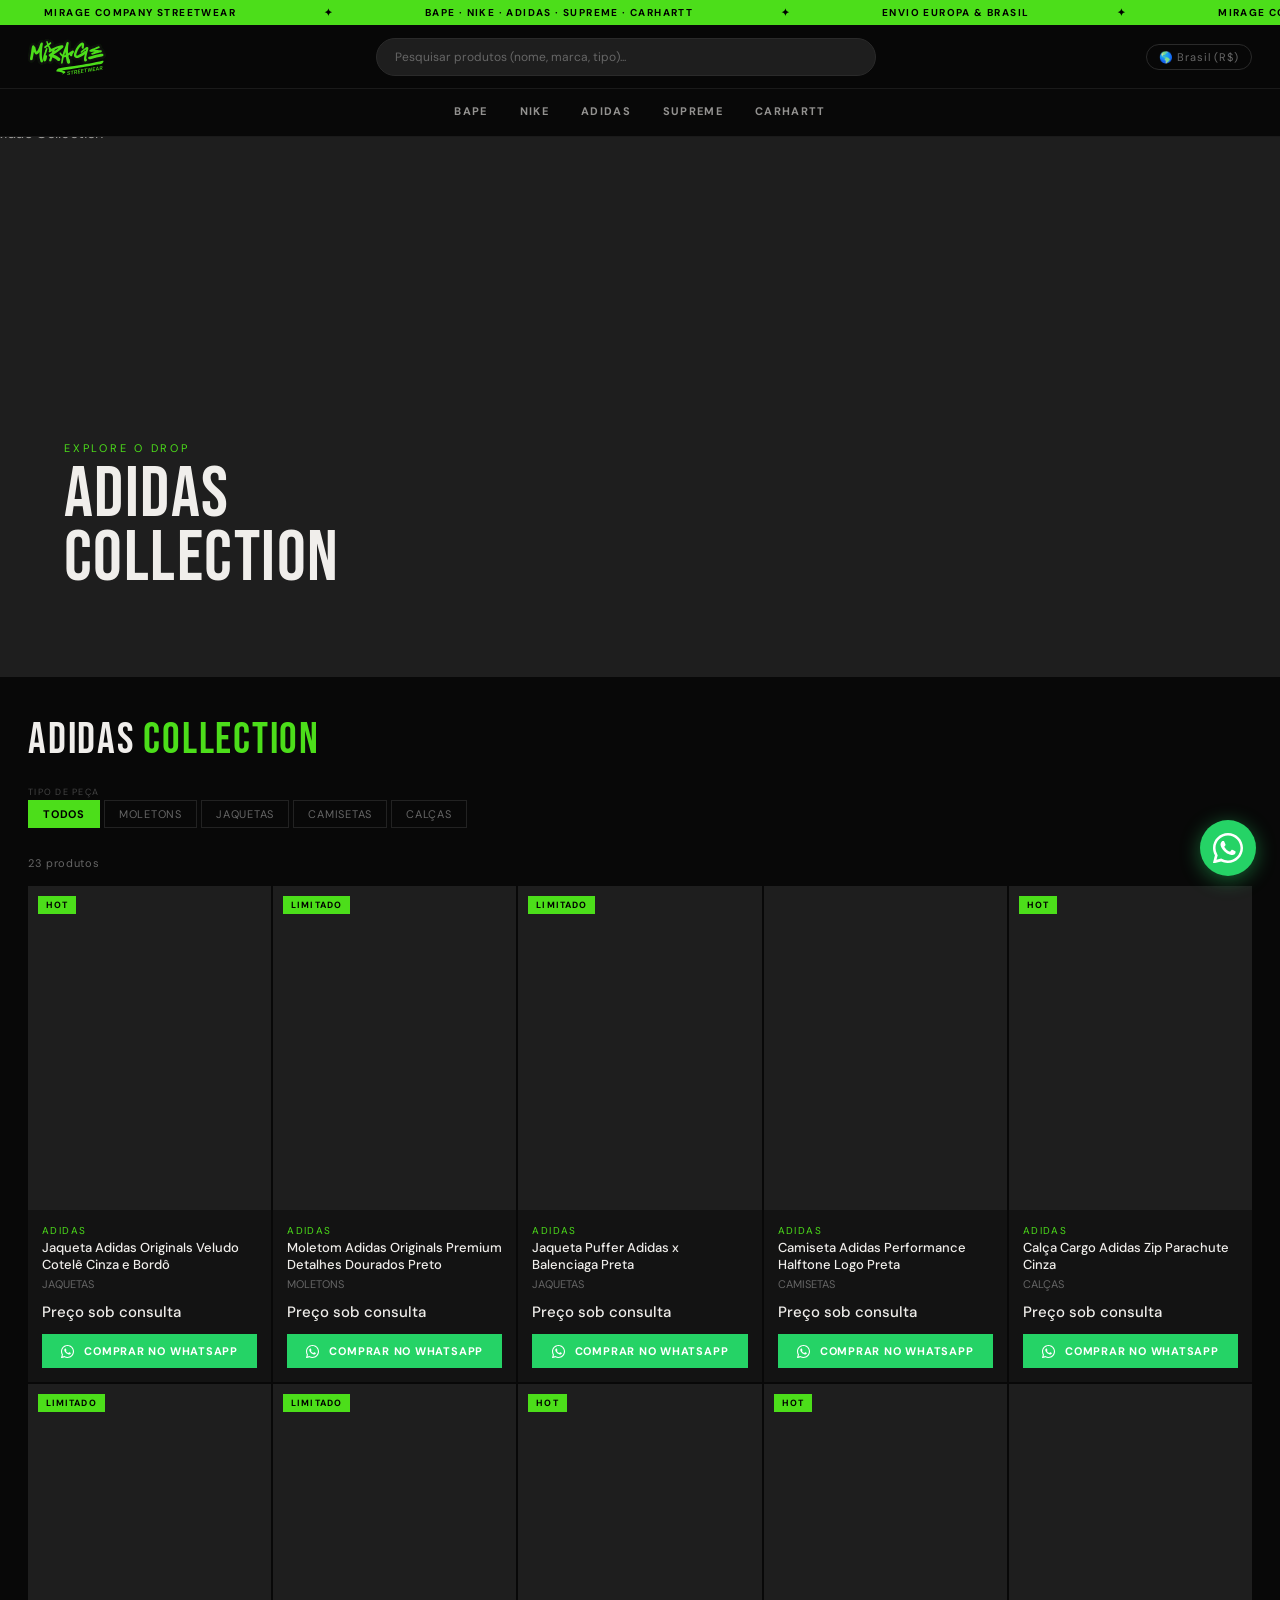
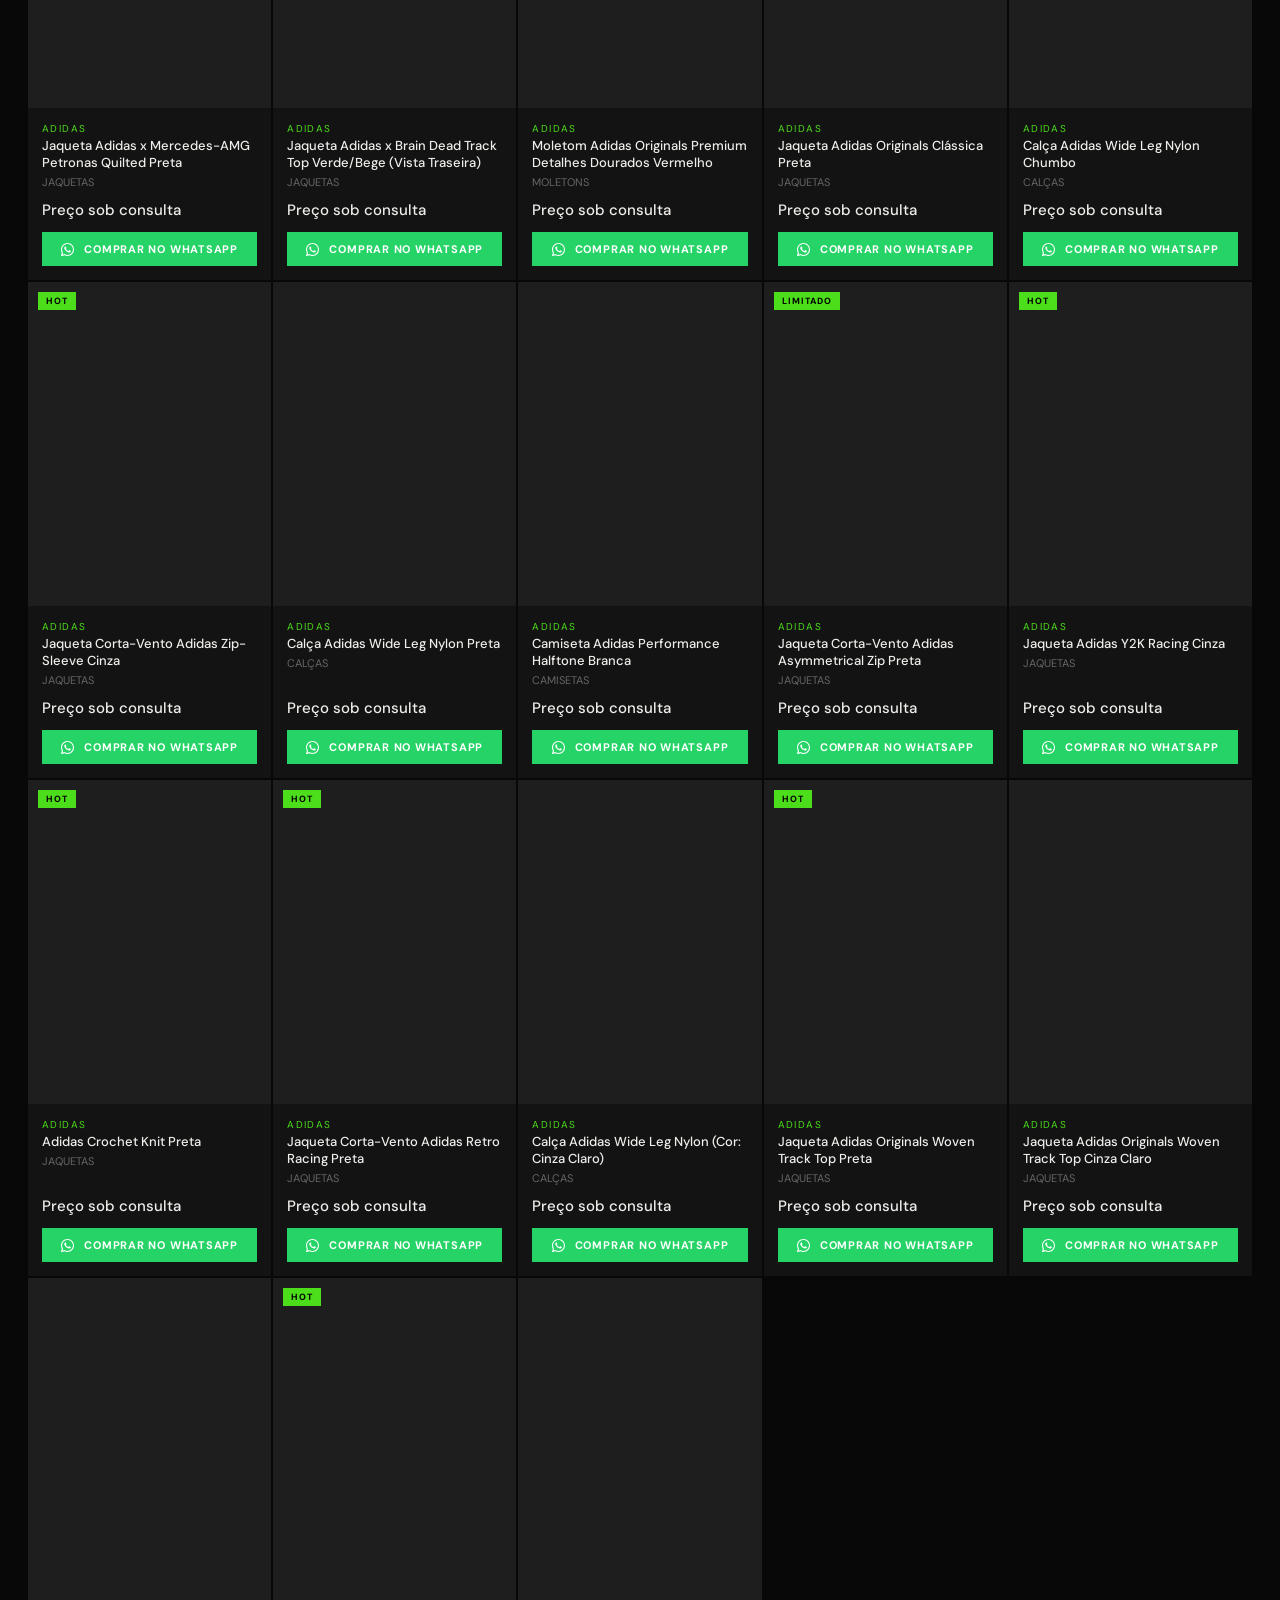
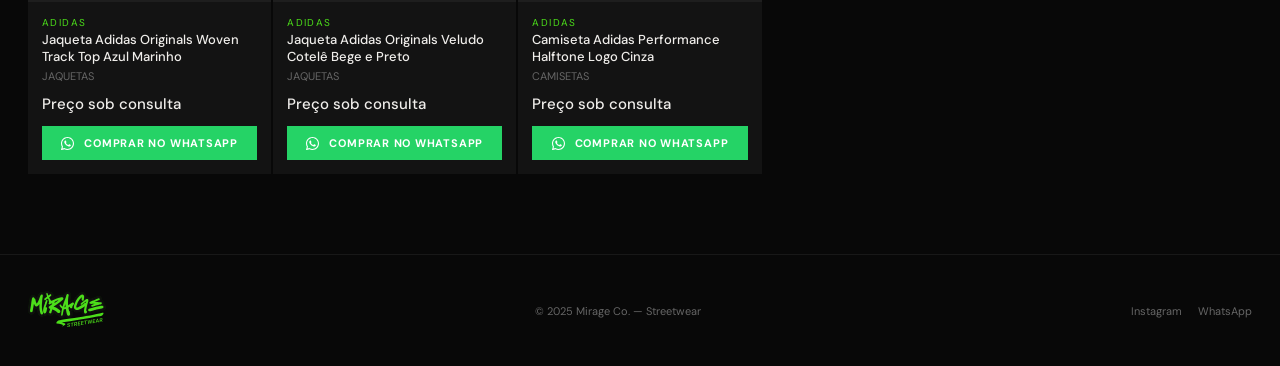
==== commit 7559faa7: "Add floating WhatsApp button to adidas.html" ====
--- a/adidas.html
+++ b/adidas.html
@@ -296,6 +296,10 @@
   </script>
   <script src="loja.js"></script>
   <script src="animacoes.js"></script>
+  <!-- Botão WhatsApp Flutuante -->
+  <a class="wpp-float" href="https://wa.me/5551989912555" target="_blank" rel="noopener noreferrer" aria-label="Falar no WhatsApp">
+    <svg viewBox="0 0 24 24" xmlns="http://www.w3.org/2000/svg"><path d="M17.472 14.382c-.297-.149-1.758-.867-2.03-.967-.273-.099-.471-.148-.67.15-.197.297-.767.966-.94 1.164-.173.199-.347.223-.644.075-.297-.15-1.255-.463-2.39-1.475-.883-.788-1.48-1.761-1.653-2.059-.173-.297-.018-.458.13-.606.134-.133.298-.347.446-.52.149-.174.198-.298.298-.497.099-.198.05-.371-.025-.52-.075-.149-.669-1.612-.916-2.207-.242-.579-.487-.5-.669-.51-.173-.008-.371-.01-.57-.01-.198 0-.52.074-.792.372-.272.297-1.04 1.016-1.04 2.479 0 1.462 1.065 2.875 1.213 3.074.149.198 2.096 3.2 5.077 4.487.709.306 1.262.489 1.694.625.712.227 1.36.195 1.871.118.571-.085 1.758-.719 2.006-1.413.248-.694.248-1.289.173-1.413-.074-.124-.272-.198-.57-.347z"/><path d="M12 0C5.373 0 0 5.373 0 12c0 2.127.558 4.126 1.535 5.858L.057 23.633a.5.5 0 0 0 .61.61l5.775-1.478A11.95 11.95 0 0 0 12 24c6.627 0 12-5.373 12-12S18.627 0 12 0zm0 22a9.944 9.944 0 0 1-5.088-1.392l-.363-.216-3.763.963.982-3.637-.237-.376A9.944 9.944 0 0 1 2 12C2 6.477 6.477 2 12 2s10 4.477 10 10-4.477 10-10 10z"/></svg>
+  </a>
 </body>
 
-</html>+</html>
--- a/style.css
+++ b/style.css
@@ -239,6 +239,27 @@
   max-height: 700px;
   overflow: hidden;
   background: var(--gray2);
+  transition: max-height 0.4s ease, min-height 0.4s ease, opacity 0.4s ease;
+}
+
+/* Hero oculto quando há busca ativa no mobile */
+.hero-slider.search-hidden {
+  max-height: 0 !important;
+  min-height: 0 !important;
+  opacity: 0;
+  pointer-events: none;
+}
+
+.promo-strip {
+  transition: max-height 0.4s ease, opacity 0.4s ease, margin 0.4s ease;
+}
+
+.promo-strip.search-hidden {
+  max-height: 0 !important;
+  overflow: hidden;
+  opacity: 0;
+  pointer-events: none;
+  margin: 0;
 }
 
 .slide {
@@ -623,14 +644,13 @@
   flex-shrink: 0;
 }
 
-/* ─── MODAL CORRIGIDO (COM O PONTO NO .OVERLAY) ────────────────────────────── */
+/* ─── MODAL ────────────────────────────────────────────────────────────────── */
 .overlay {
   position: fixed !important;
   inset: 0 !important;
   background: rgba(0, 0, 0, 0.72);
   z-index: 9999 !important;
   display: none;
-  /* JS muda para flex */
   align-items: center;
   justify-content: center;
   padding: 20px;
@@ -651,7 +671,6 @@
   position: relative;
   border: 1px solid #333;
   overflow: hidden;
-  /* Evita que a imagem saia do modal */
 }
 
 /* Permitir copiar texto */
@@ -665,13 +684,11 @@
 }
 
 /* ─── BANNERS PARA PÁGINAS DE MARCA ────────────────────────────────────────── */
-/* Se a página for de marca (não tiver a classe .home), escondemos o que sobra do slider */
 body:not(.home) .slider-dots,
 body:not(.home) .dot {
   display: none !important;
 }
 
-/* Ajuste para o banner simples nas páginas de marca */
 .brand-hero-simple {
   width: 100%;
   height: 40vh;
@@ -952,6 +969,48 @@
   to {
     opacity: 1;
     transform: translateY(0);
+  }
+}
+
+/* ─── WHATSAPP FLOATING BUTTON ──────────────────────────────────────────────── */
+.wpp-float {
+  position: fixed;
+  bottom: 24px;
+  right: 24px;
+  z-index: 8888;
+  width: 56px;
+  height: 56px;
+  background: #25D366;
+  border-radius: 50%;
+  display: flex;
+  align-items: center;
+  justify-content: center;
+  box-shadow: 0 4px 20px rgba(37, 211, 102, 0.45);
+  cursor: pointer;
+  text-decoration: none;
+  transition: transform 0.2s ease, background 0.2s ease, box-shadow 0.2s ease;
+  animation: wppPulse 3s ease-in-out infinite;
+}
+
+.wpp-float:hover {
+  background: #1db954;
+  transform: scale(1.1);
+  box-shadow: 0 6px 28px rgba(37, 211, 102, 0.6);
+  animation: none;
+}
+
+.wpp-float svg {
+  width: 30px;
+  height: 30px;
+  fill: #fff;
+}
+
+@keyframes wppPulse {
+  0%, 100% {
+    box-shadow: 0 4px 20px rgba(37, 211, 102, 0.45);
+  }
+  50% {
+    box-shadow: 0 4px 32px rgba(37, 211, 102, 0.75), 0 0 0 8px rgba(37, 211, 102, 0.1);
   }
 }
 
@@ -1102,24 +1161,91 @@
   .section-title {
     font-size: 32px;
   }
+
+  /* Floating button smaller on mobile */
+  .wpp-float {
+    bottom: 16px;
+    right: 16px;
+    width: 50px;
+    height: 50px;
+  }
+
+  .wpp-float svg {
+    width: 26px;
+    height: 26px;
+  }
 }
 
 @media (max-width: 480px) {
+  /* ── MODAL MOBILE ── */
+  .overlay {
+    padding: 0;
+    align-items: flex-end;
+  }
+
   .modal {
     grid-template-columns: 1fr;
-    max-height: none;
+    max-height: 92dvh;
+    max-height: 92vh;
+    width: 100%;
+    overflow: hidden;
+    display: flex;
+    flex-direction: column;
+    border-radius: 16px 16px 0 0;
+    border-left: none;
+    border-right: none;
+    border-bottom: none;
   }
 
   .modal-img-wrap {
     display: block;
-    /* Mostra a imagem no mobile */
-    height: 300px;
+    flex-shrink: 0;
+    height: 240px;
+    min-height: 0;
   }
 
   .modal-img-wrap img#mImg {
+    width: 100%;
     height: 100%;
-  }
-
+    object-fit: cover;
+    object-position: center top;
+    flex: unset;
+    min-height: unset;
+  }
+
+  .modal-thumbs {
+    flex-shrink: 0;
+    padding: 6px 8px;
+    overflow-x: auto;
+    flex-wrap: nowrap;
+  }
+
+  .modal-body {
+    flex: 1;
+    overflow-y: auto;
+    -webkit-overflow-scrolling: touch;
+    max-height: none;
+    padding: 18px 16px 0;
+  }
+
+  .m-name {
+    font-size: 24px;
+  }
+
+  .m-price {
+    font-size: 20px;
+  }
+
+  /* Botão WPP fica grudado no fundo do modal */
+  .m-wpp {
+    position: sticky;
+    bottom: 0;
+    flex-shrink: 0;
+    padding: 16px;
+    margin-top: 16px;
+  }
+
+  /* ── NAV ── */
   nav {
     padding: 0 16px;
   }
@@ -1154,8 +1280,6 @@
   display: none !important;
 }
 
-/* Se a página não for o index, vamos travar o título para não animar errado */
 body:not(.home) .slide-content {
   pointer-events: auto;
-  /* Permite interagir se precisar */
-}+}
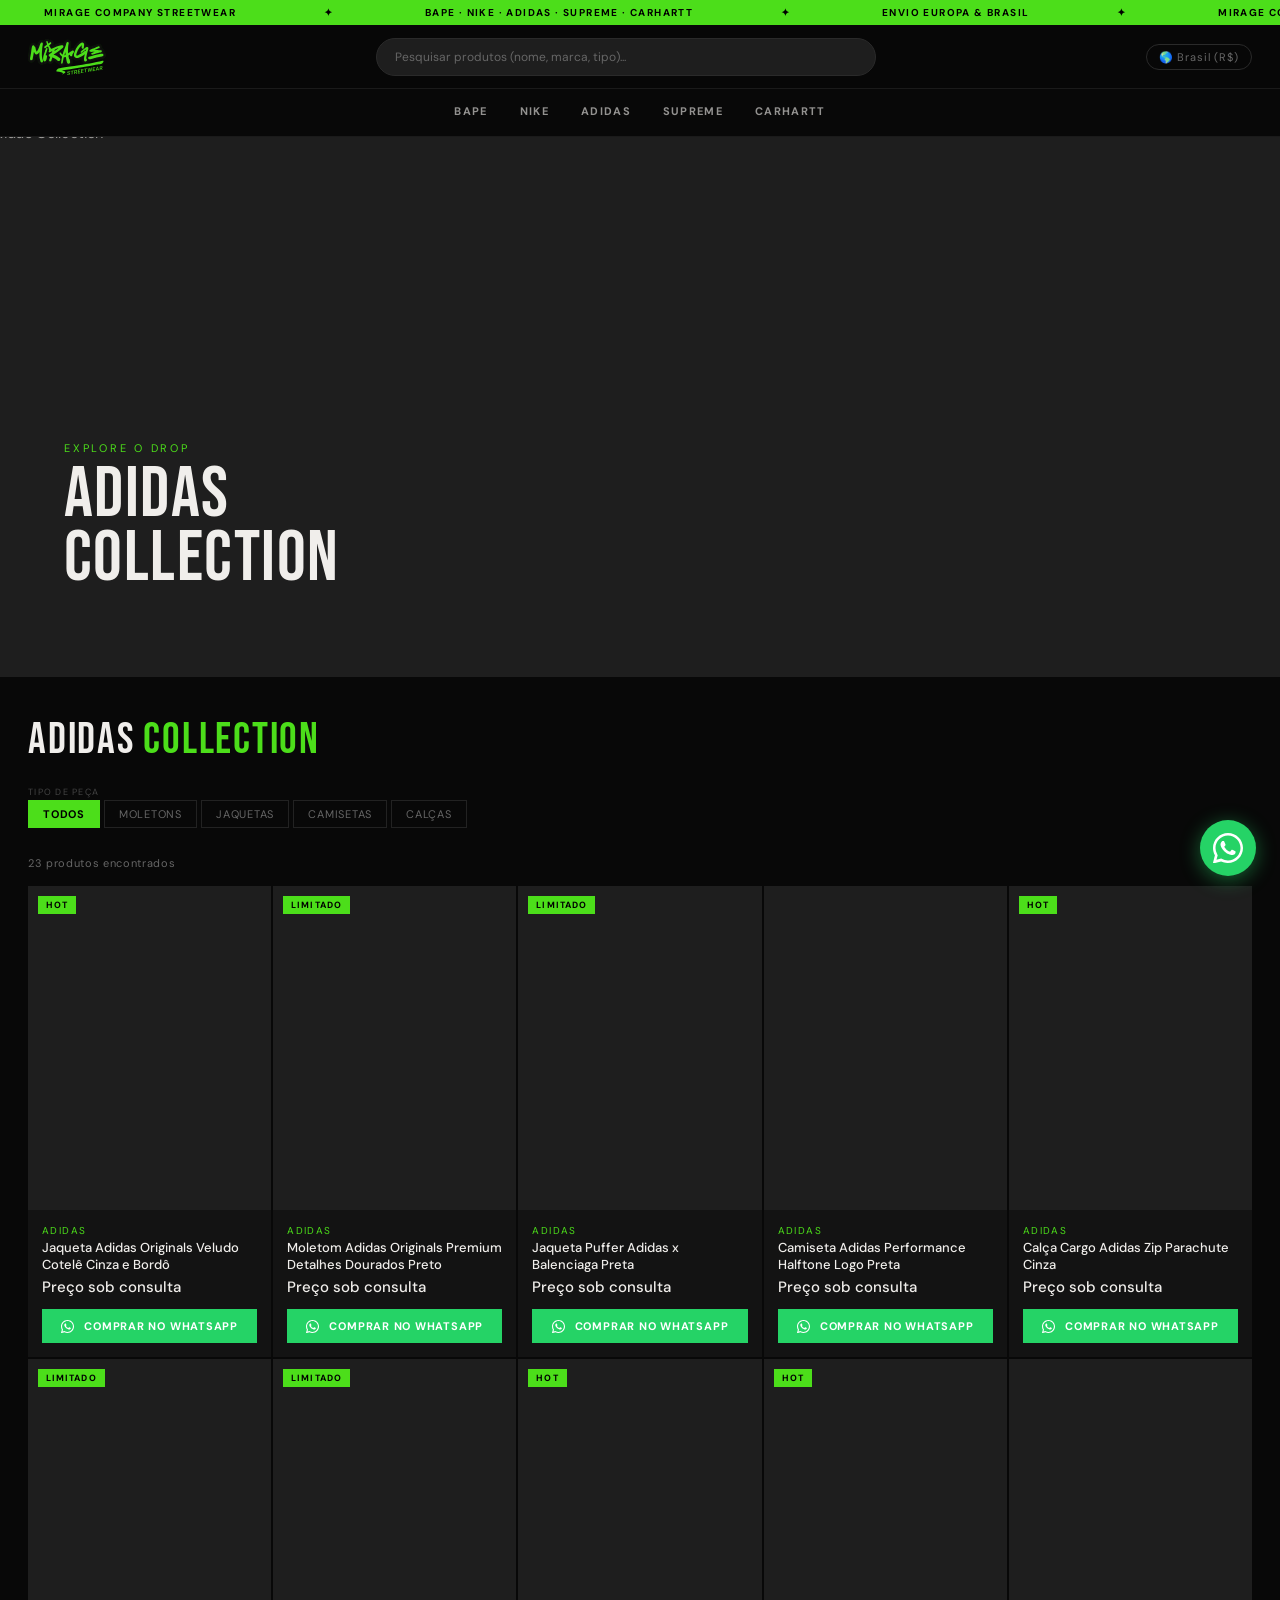
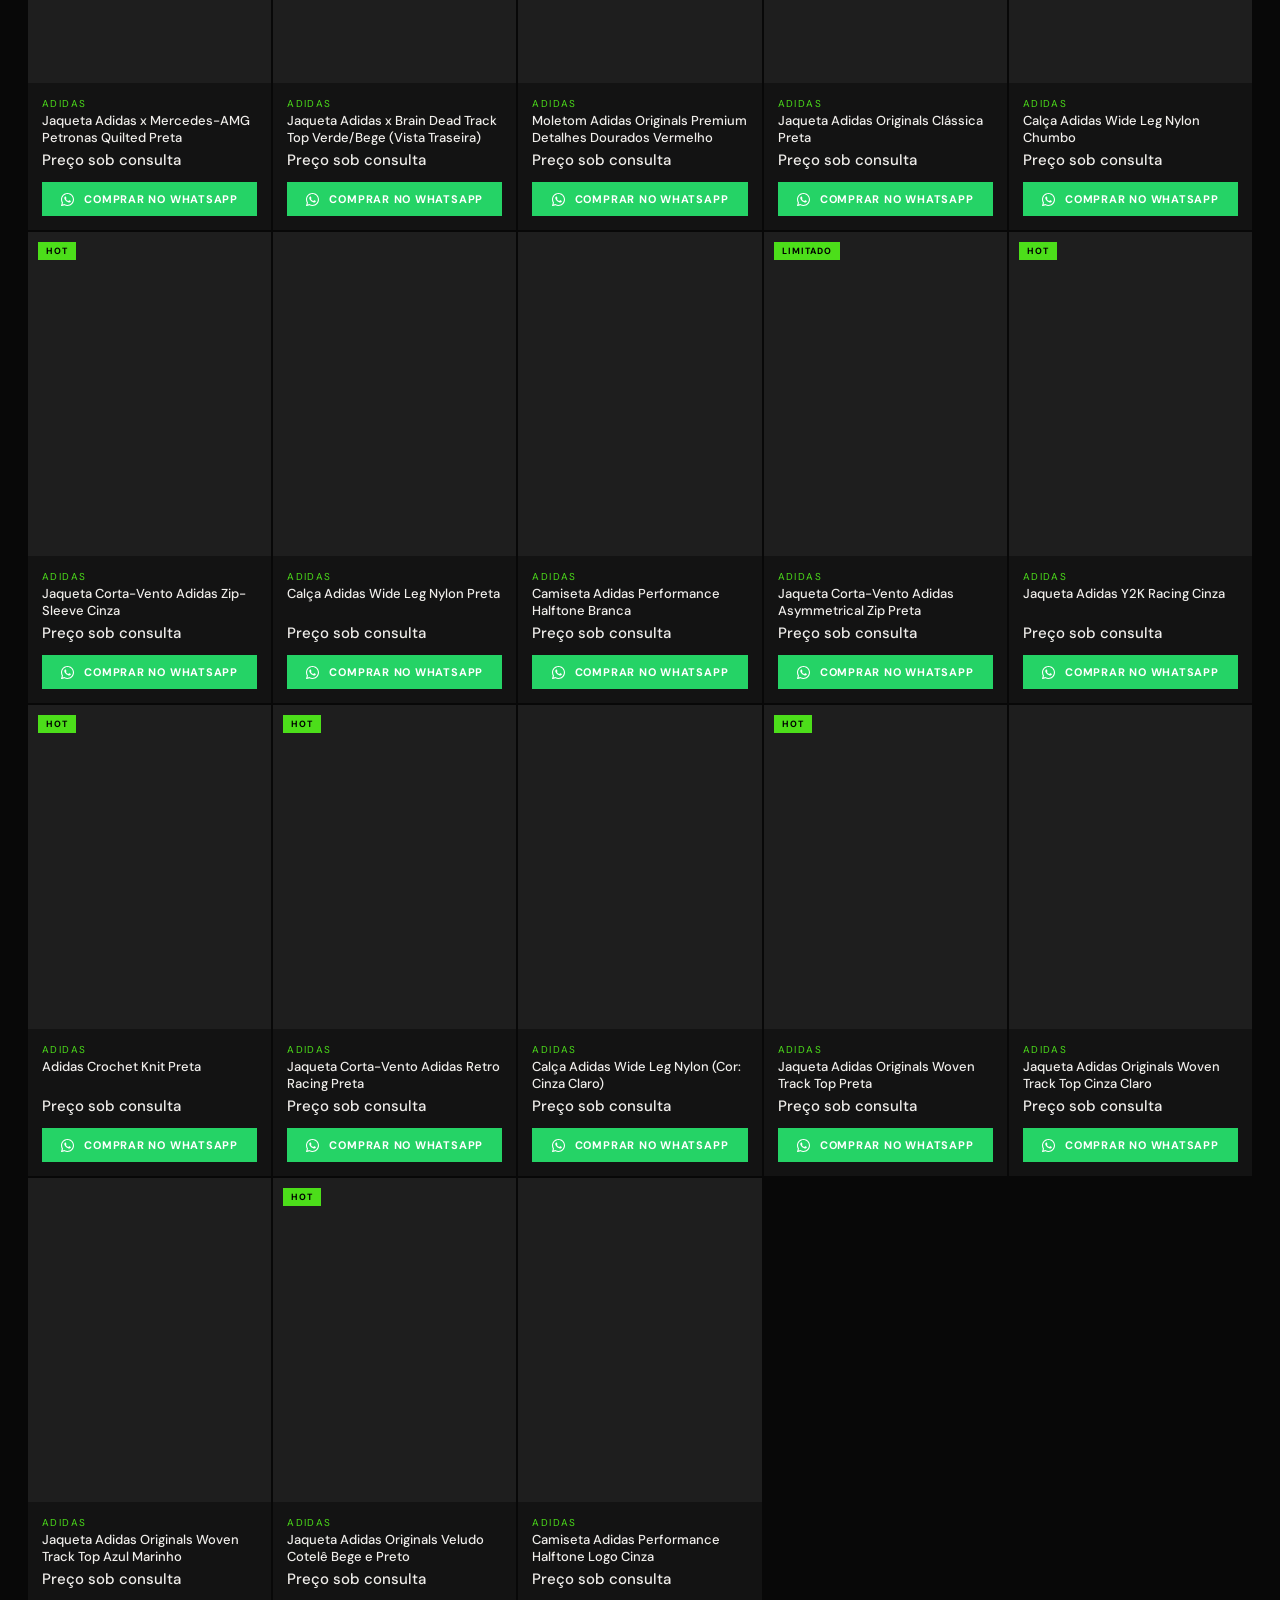
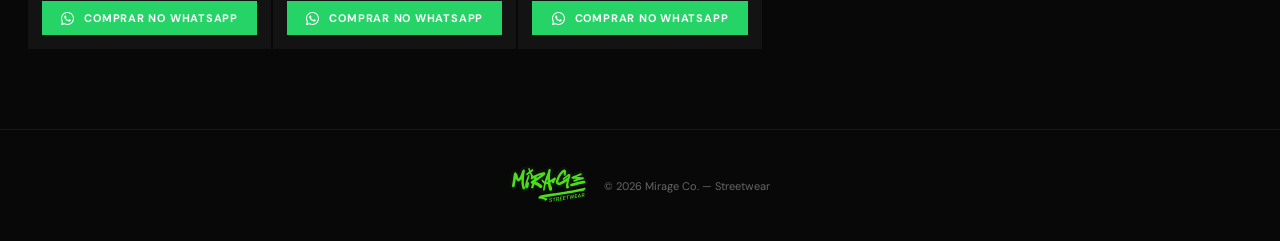
==== commit fd804330: "ajustes na mirage" ====
--- a/adidas.html
+++ b/adidas.html
@@ -178,8 +178,10 @@
     <div class="modal">
       <button class="mcls" onclick="closeModal()">✕</button>
       <div class="modal-img-wrap">
-        <img id="mImg" src="" alt="">
-        <div class="modal-thumbs" id="mThumbs"></div>
+        <button class="carousel-chevron left" id="chevronLeft" onclick="carouselStep(-1)">&#8249;</button>
+        <div class="carousel-track" id="carouselTrack"></div>
+        <button class="carousel-chevron right" id="chevronRight" onclick="carouselStep(1)">&#8250;</button>
+        <div class="carousel-dots" id="carouselDots"></div>
       </div>
       <div class="modal-body">
         <div class="m-brand" id="mBrand"></div>
@@ -283,17 +285,10 @@
           </g>
         </g>
       </svg></a>
-    <div>© 2025 Mirage Co. — Streetwear</div>
-    <div style="display:flex;gap:16px">
-      <a href="#">Instagram</a>
-      <a href="#">WhatsApp</a>
-    </div>
+    <div>© 2026 Mirage Co. — Streetwear</div>
+
   </footer>
   <script src="produtos.js"></script>
-  <script>
-    // Filtra só esta marca
-    window.produtos = (window.todos || []).filter(p => p.marca === 'adidas');
-  </script>
   <script src="loja.js"></script>
   <script src="animacoes.js"></script>
   <!-- Botão WhatsApp Flutuante -->
@@ -302,4 +297,4 @@
   </a>
 </body>
 
-</html>
+</html>
--- a/style.css
+++ b/style.css
@@ -517,7 +517,7 @@
 
 .grid {
   display: grid;
-  grid-template-columns: repeat(auto-fill, minmax(220px, 1fr));
+  grid-template-columns: repeat(5, 1fr);
   gap: 2px;
 }
 
@@ -673,50 +673,6 @@
   overflow: hidden;
 }
 
-/* Permitir copiar texto */
-.m-name,
-.m-desc,
-.m-price,
-.card-name {
-  user-select: text !important;
-  -webkit-user-select: text !important;
-  cursor: text;
-}
-
-/* ─── BANNERS PARA PÁGINAS DE MARCA ────────────────────────────────────────── */
-body:not(.home) .slider-dots,
-body:not(.home) .dot {
-  display: none !important;
-}
-
-.brand-hero-simple {
-  width: 100%;
-  height: 40vh;
-  min-height: 300px;
-  position: relative;
-  overflow: hidden;
-  background: #000;
-}
-
-.brand-hero-simple img {
-  width: 100%;
-  height: 100%;
-  object-fit: cover;
-  filter: brightness(0.6);
-}
-
-@keyframes modalIn {
-  from {
-    opacity: 0;
-    transform: scale(.94) translateY(12px);
-  }
-
-  to {
-    opacity: 1;
-    transform: scale(1) translateY(0);
-  }
-}
-
 .mcls {
   position: absolute;
   top: 14px;
@@ -740,53 +696,110 @@
   background: #444;
 }
 
+/* ─── CARROSSEL DO MODAL ────────────────────────────────────────────────── */
 .modal-img-wrap {
   background: var(--gray2);
+  position: relative;
+  flex-shrink: 0;
+  overflow: hidden;
   display: flex;
   flex-direction: column;
 }
 
-.modal-img-wrap img#mImg {
+.carousel-track {
+  display: flex;
+  overflow-x: scroll;
+  scroll-snap-type: x mandatory;
+  -webkit-overflow-scrolling: touch;
+  scrollbar-width: none;
+  scroll-behavior: smooth;
+  flex: 1;
+}
+
+.carousel-track::-webkit-scrollbar { display: none; }
+
+.carousel-slide {
+  flex: 0 0 100%;
+  scroll-snap-align: center;
+  height: 100%;
+  background:100%
+  min-height: 340px;
+}
+
+.carousel-slide img {
   width: 100%;
-  flex: 1;
-  object-fit: cover;
+  height: 100%;
+  object-fit: contain !important;
   object-position: center top;
-  min-height: 300px;
-}
-
-.modal-thumbs {
-  display: flex;
-  gap: 4px;
-  padding: 6px;
-  background: var(--gray3);
-}
-
-.modal-thumbs img {
-  width: 52px;
-  height: 68px;
-  object-fit: cover;
-  object-position: center top;
-  cursor: pointer;
-  opacity: .45;
-  border: 1px solid transparent;
-  transition: all .2s;
-}
-
-.modal-thumbs img:hover {
-  opacity: .75;
-}
-
-.modal-thumbs img.active {
+  display: block;
+}
+
+.carousel-chevron {
+  position: absolute;
+  top: 50%;
+  transform: translateY(-50%);
+  z-index: 10;
+  background: rgba(0, 0, 0, 0.3);
+  border: 1px solid rgba(255, 255, 255, 0.08);
+  color: rgba(255, 255, 255, 0.7);
+  font-size: 20px;
+  width: 32px;
+  height: 32px;
+  border-radius: 50%;
+  cursor: pointer;
+  display: flex;
+  align-items: center;
+  justify-content: center;
+  transition: opacity 0.2s, background 0.2s;
+  padding: 0;
+  opacity: 0;
+}
+
+.modal-img-wrap:hover .carousel-chevron {
   opacity: 1;
-  border-color: var(--accent);
-}
-
+}
+
+.carousel-chevron:hover {
+  background: rgba(0, 0, 0, 0.6);
+  color: #fff;
+}
+
+.carousel-chevron.left  { left: 10px; }
+.carousel-chevron.right { right: 10px; }
+
+.carousel-dots {
+  position: absolute;
+  bottom: 8px;
+  left: 50%;
+  transform: translateX(-50%);
+  display: flex;
+  gap: 5px;
+  z-index: 10;
+}
+
+.carousel-dot {
+  width: 6px;
+  height: 6px;
+  border-radius: 50%;
+  background: rgba(255, 255, 255, 0.4);
+  cursor: pointer;
+  transition: background 0.2s, transform 0.2s;
+  border: none;
+  padding: 0;
+}
+
+.carousel-dot.active {
+  background: #fff;
+  transform: scale(1.3);
+}
+
+/* ─── MODAL BODY ─────────────────────────────────────────────────────────── */
 .modal-body {
   padding: 28px 24px;
   display: flex;
   flex-direction: column;
   overflow-y: auto;
-  max-height: 88vh;
+  max-height: 90vh;
 }
 
 .m-brand {
@@ -887,6 +900,7 @@
   transition: background .18s;
   text-transform: uppercase;
   width: 100%;
+  margin-top: auto;
 }
 
 .m-wpp:hover {
@@ -897,6 +911,84 @@
   width: 17px;
   height: 17px;
   fill: #fff;
+}
+
+/* Permitir copiar texto */
+.m-name,
+.m-desc,
+.m-price,
+.card-name {
+  user-select: text !important;
+  -webkit-user-select: text !important;
+  cursor: text;
+}
+
+/* ── MODAL MOBILE ── */
+@media (max-width: 480px) {
+  .overlay {
+    padding: 0;
+    align-items: flex-end; /* Mantém o efeito de subir de baixo */
+  }
+
+  .modal {
+    grid-template-columns: 1fr;
+    max-height: 90vh;
+    width: 100%;
+    display: flex;
+    flex-direction: column;
+    border-radius: 20px 20px 0 0;
+    animation: slideUp 0.35s cubic-bezier(0, 0, 0.2, 1);
+  }
+
+  .modal-img-wrap {
+    height: 350px; /* Altura fixa para a área da foto */
+    width: 100%;
+    flex-shrink: 0;
+  }
+
+  .carousel-slide {
+    flex: 0 0 100%; /* 👈 Garante foto única na tela */
+  }
+
+  /* Deixar os chevrons (setas) sempre visíveis no mobile */
+  .carousel-chevron {
+    opacity: 1 !important;
+    background: rgba(0, 0, 0, 0.5);
+    width: 40px;
+    height: 40px;
+  }
+  
+  .carousel-chevron.left { left: 5px; }
+  .carousel-chevron.right { right: 5px; }
+
+  .modal-body {
+    flex: 1;
+    overflow-y: auto;
+    padding: 20px 16px;
+  }
+
+  .m-name {
+    font-size: 26px; /* Ajuste para o Bebas Neue não gritar no mobile */
+    line-height: 1;
+  }
+}
+
+  .m-price {
+    font-size: 20px;
+  }
+
+  .m-wpp {
+    position: sticky;
+    bottom: 0;
+    flex-shrink: 0;
+    padding: 16px;
+    margin-top: 16px;
+  }
+}
+
+@keyframes slideUp {
+  from { transform: translateY(100%); }
+  to   { transform: translateY(0); }
 }
 
 /* ─── EMPTY STATE ───────────────────────────────────────────────────────────── */
@@ -921,7 +1013,8 @@
   padding: 36px 28px;
   display: flex;
   align-items: center;
-  justify-content: space-between;
+  justify-content: center;
+  gap: 16px;
   color: var(--muted);
   font-size: 11px;
 }
@@ -1195,29 +1288,22 @@
     border-left: none;
     border-right: none;
     border-bottom: none;
+    animation: slideUp 0.35s cubic-bezier(0, 0, 0.2, 1);
   }
 
   .modal-img-wrap {
-    display: block;
     flex-shrink: 0;
-    height: 240px;
-    min-height: 0;
-  }
-
-  .modal-img-wrap img#mImg {
-    width: 100%;
-    height: 100%;
-    object-fit: cover;
-    object-position: center top;
-    flex: unset;
-    min-height: unset;
-  }
-
-  .modal-thumbs {
-    flex-shrink: 0;
-    padding: 6px 8px;
-    overflow-x: auto;
-    flex-wrap: nowrap;
+  }
+
+  .carousel-slide {
+    flex: 0 0 88%;         /* No mobile o corte do próximo é um pouco maior */
+    height: 280px;
+  }
+
+  .carousel-chevron {
+    width: 32px;
+    height: 32px;
+    font-size: 22px;
   }
 
   .modal-body {
@@ -1283,3 +1369,15 @@
 body:not(.home) .slide-content {
   pointer-events: auto;
 }
+
+/* ─── ANIMAÇÃO BOTTOM SHEET ────────────────────────────────────────────── */
+@keyframes slideUp {
+  from { transform: translateY(100%); }
+  to   { transform: translateY(0); }
+}
+
+/* Permitir seleção/cópia de texto */
+.m-name, .m-desc, .m-price, .card-name {
+  user-select: text !important;
+  cursor: text;
+}
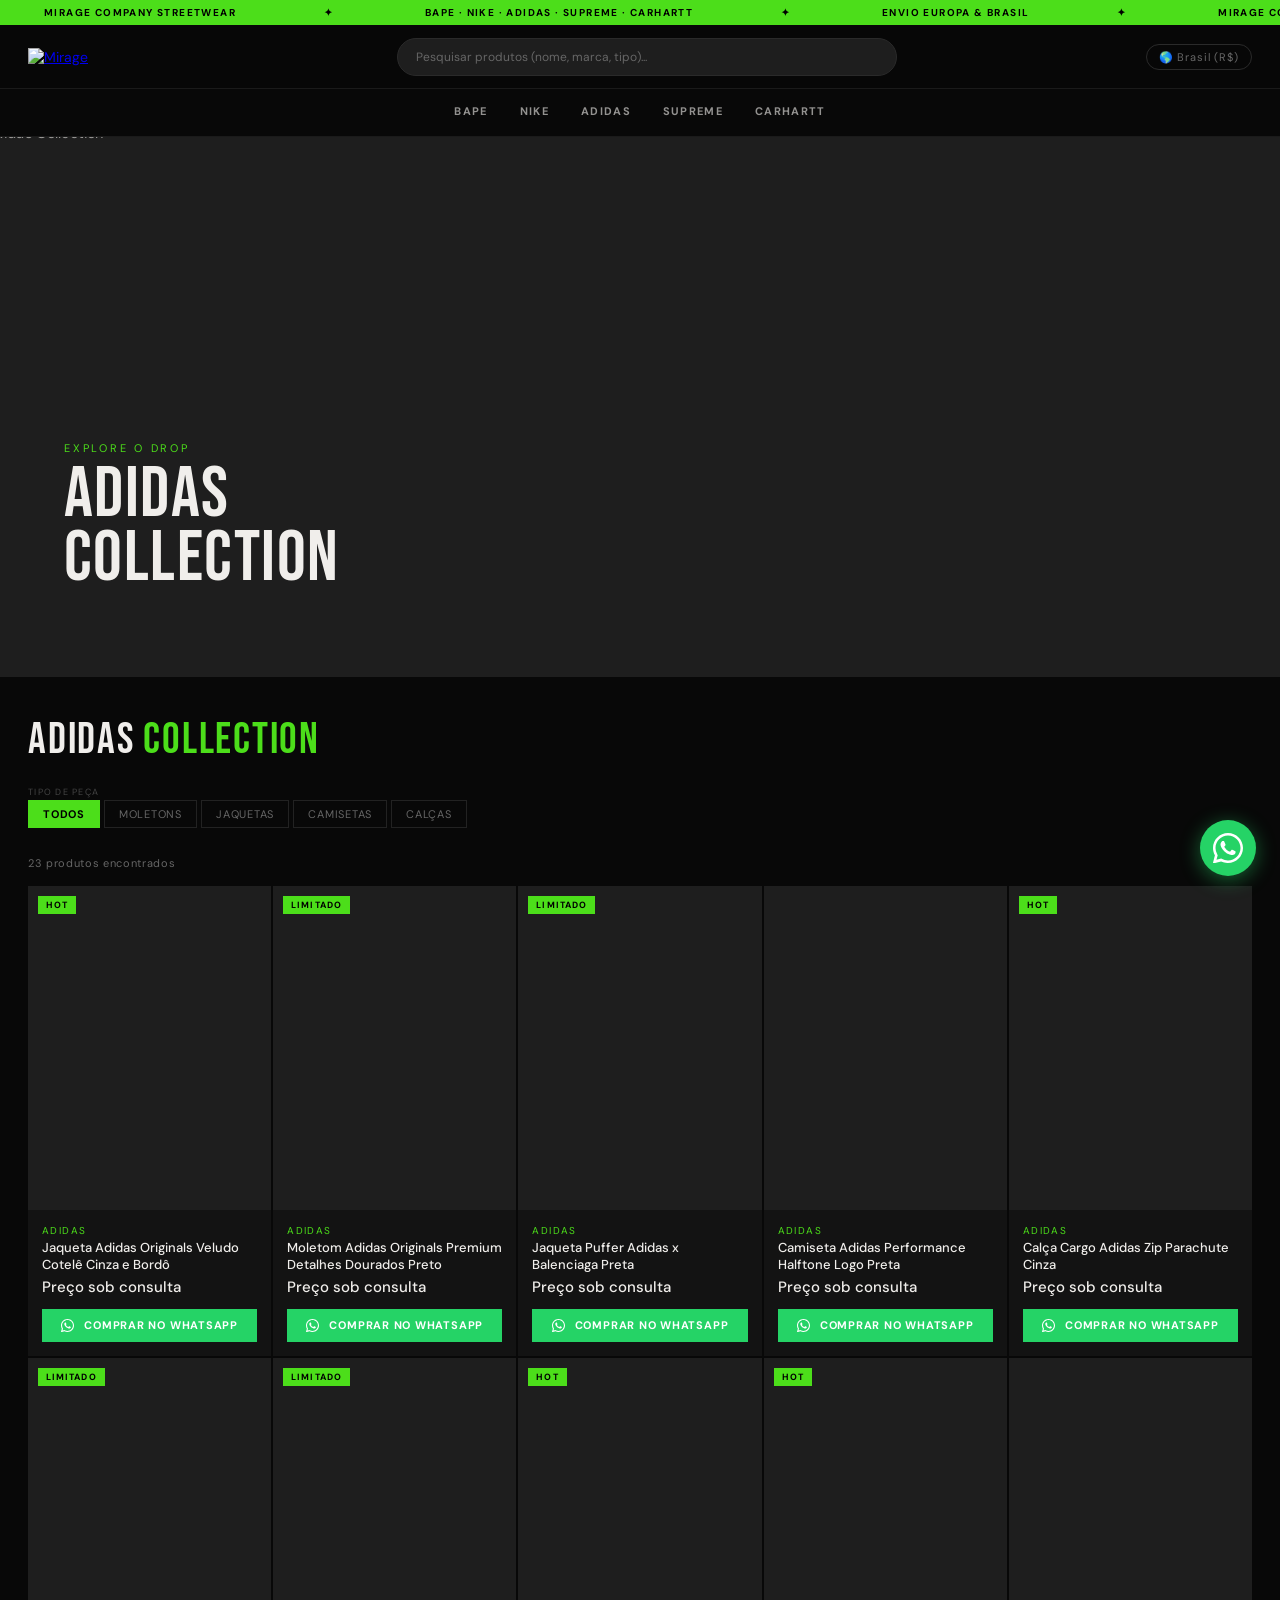
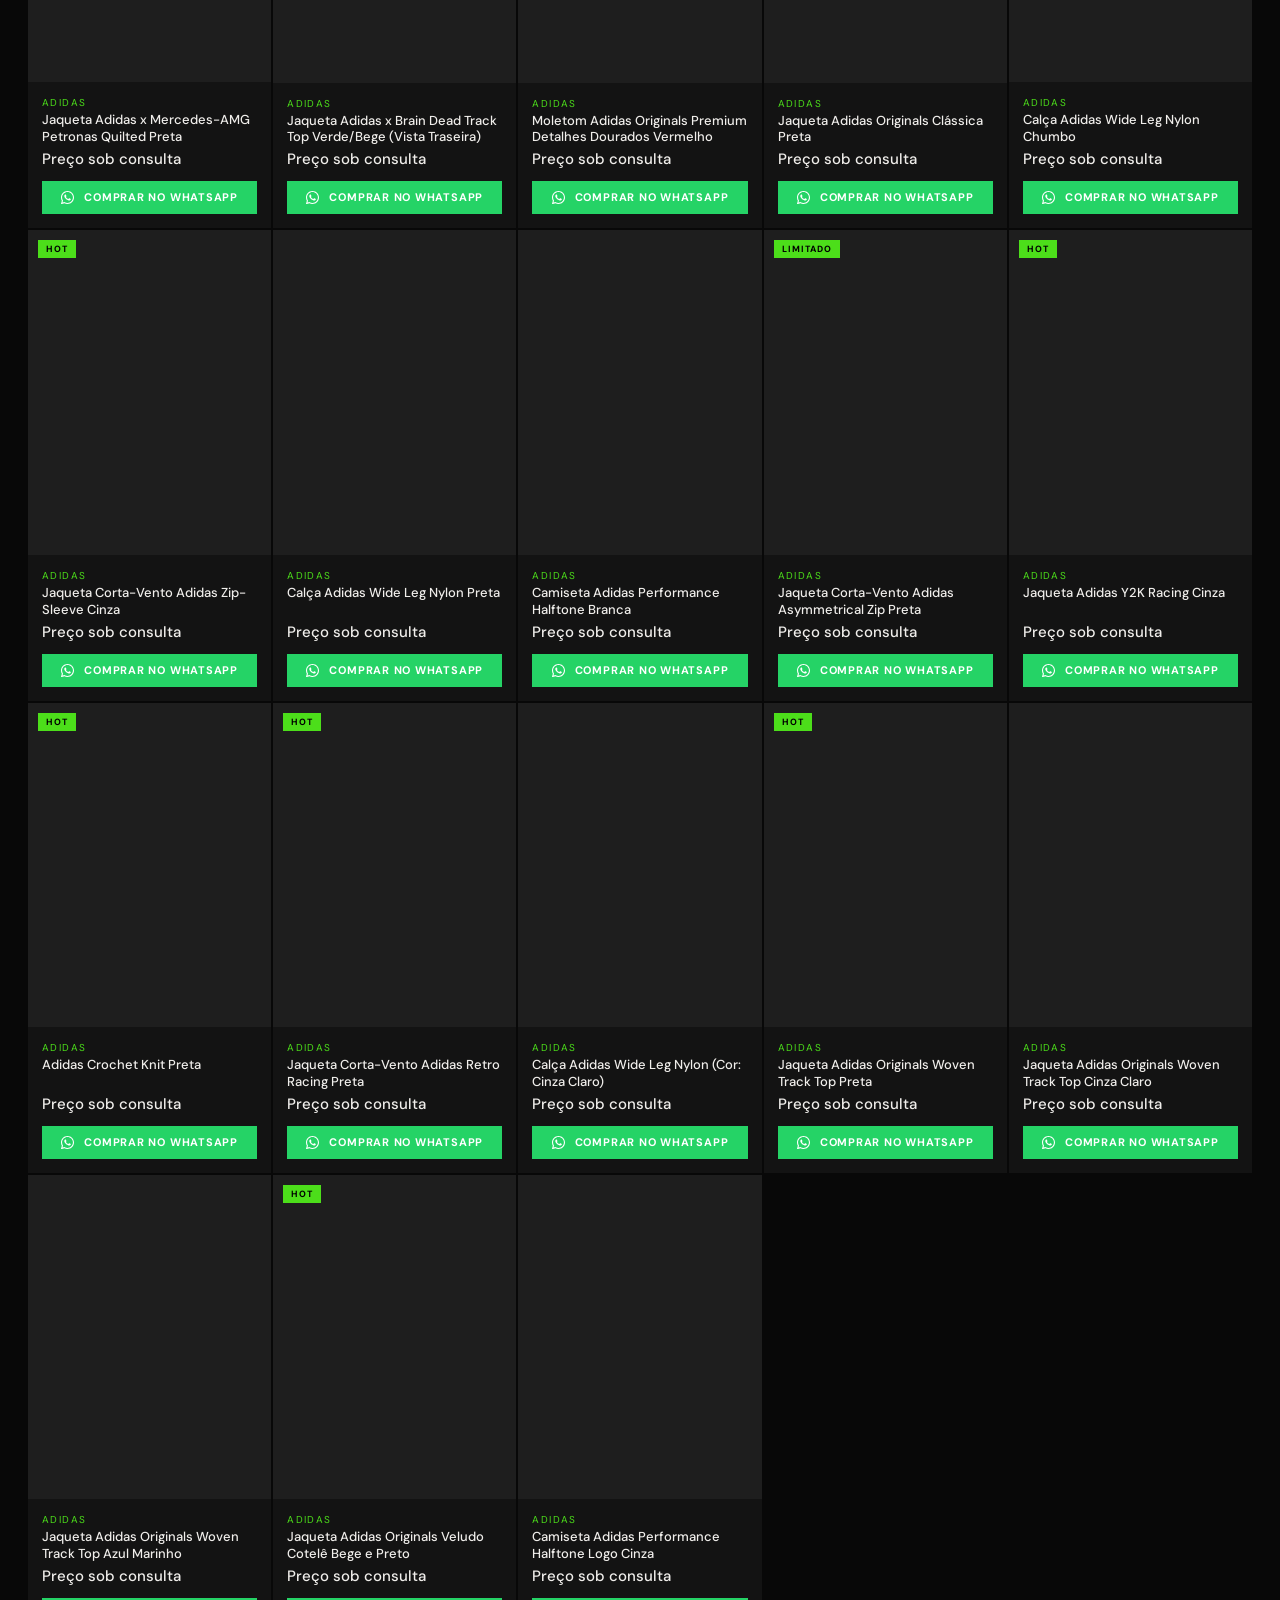
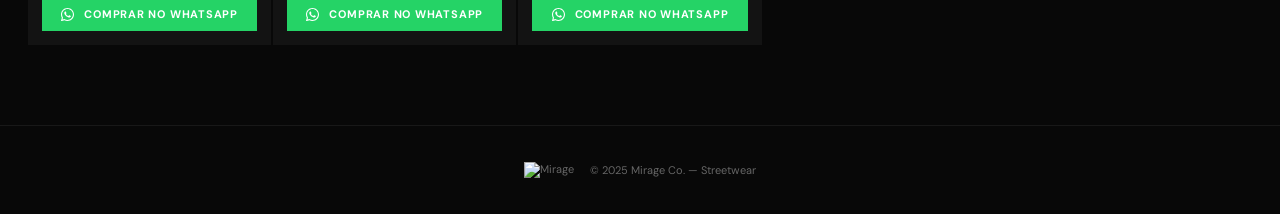
==== commit cc102576: "Refatoração de layout: Troca de logo SVG por imagem R2, Swap de banners Mirage/Bape e Ajustes Mobile" ====
--- a/adidas.html
+++ b/adidas.html
@@ -32,86 +32,7 @@
         </svg>
       </div>
     </div>
-    <a href="index.html" class="nav-logo-link"><svg class="logo-svg" id="svg_nav" data-name="Camada 2"
-        xmlns="http://www.w3.org/2000/svg" viewBox="0 0 988.62 458.54">
-        <defs>
-          <style>
-            .c1_nav {
-              fill: #111110;
-            }
-
-            .c2_nav {
-              fill: #4cde1a;
-            }
-
-            .c3_nav {
-              fill: none;
-              stroke: #4cde1a;
-              stroke-miterlimit: 10;
-            }
-          </style>
-        </defs>
-        <g id="layer_nav" data-name="Camada 1">
-          <g>
-            <path class="c3_nav"
-              d="M987.75,203.1c-.74-12.2-6.65-23.29-15.9-30.69-2.22-1.85-4.44-3.33-6.65-4.44,1.11-4.44,1.85-8.87,1.48-13.31-.74-17.75-12.57-31.42-29.95-35.49h0c3.7-9.61,3.7-20.33-.74-29.95-6.28-13.68-19.96-22.55-35.12-22.55-2.22,0-4.81.37-7.02.74-7.02,1.48-13.31,3.7-18.49,5.92-4.44,1.85-8.87,3.7-13.68,5.92-2.96,1.48-6.28,2.59-9.24,4.07-3.7,1.48-13.68,5.55-13.68,5.55-18.49,7.39-33.64,13.68-44.73,18.49-3.7-14.42-14.05-25.14-28.47-29.21-3.33-1.11-7.02-1.48-10.72-1.48s-7.76.37-11.46,1.48c-.74,0-1.48.37-2.22.74v-8.13c-.37-12.57-3.7-22.92-10.35-31.79-9.24-12.94-22.55-19.96-38.08-19.96-2.59,0-4.81,0-7.39.37-8.87,1.11-17.01,4.44-25.88,9.98-9.24,5.92-18.12,13.31-27.36,22.55-5.55,5.55-10.72,11.83-17.01,19.96-12.2,15.53-22.55,32.53-31.79,51.02-2.59-.74-5.18-1.11-7.76-1.48h-3.33c-10.35,0-18.49,4.07-23.66,7.39-4.07,2.59-8.13,5.18-12.57,8.13,0-9.24.37-18.12,1.11-26.99l.37-5.92c.37-5.55,1.11-10.72,1.48-15.9,1.11-8.5,2.59-16.27,4.44-23.29,5.55-21.07-5.18-41.41-25.51-48.8-.37,0-.37-.37-.74-.37-3.33-1.48-6.65-1.85-9.98-1.85h-5.92c-3.33,0-6.28.74-9.61,1.85l-2.96,1.11c-10.35,4.07-18.12,11.46-22.55,21.81-2.22,5.18-4.07,10.72-5.18,15.9-.37,2.22-1.11,4.44-1.85,7.02-4.07-2.96-8.5-4.81-13.31-6.28-4.81-1.11-9.61-1.85-14.79-1.85-2.96,0-5.92.37-9.24.74-11.83,1.48-22.92,4.44-32.16,6.65-22.18,6.28-43.63,14.05-63.59,23.66-6.28,2.96-12.57,6.28-19.22,9.61-1.11-2.22-2.59-4.07-3.7-6.28,3.33-2.59,6.28-5.55,9.61-8.87,8.5-8.87,12.2-21.44,9.24-33.64-2.59-12.2-11.09-22.18-22.55-26.99-4.44-1.85-9.24-2.96-14.05-2.96s-9.24.74-13.68,2.59c-5.92-11.09-17.01-17.38-29.58-17.38h-3.33c-18.12,1.85-31.06,16.64-30.69,35.12-7.39-10.72-19.59-17.75-33.27-17.75-15.53,0-29.21,8.13-36.6,22.18-4.81,8.5-7.76,17.01-9.61,22.55-3.7,11.46-7.39,22.18-11.46,32.53-3.33-8.13-8.13-14.79-14.79-19.59-6.65-12.94-20.33-21.44-35.12-21.44-17.01.37-30.69,9.61-36.97,25.14-1.48,4.07-2.59,7.76-3.7,10.72-3.33,12.57-5.92,25.88-8.13,40.67-1.48,8.87-2.59,18.12-3.33,27.36l-.37,2.96c-.37,4.81-.74,9.24-1.48,13.68-2.59,14.05-4.81,27.73-7.39,41.78,0,0-2.96,15.16-4.07,21.81-1.11,6.28-1.48,11.83-1.11,17.38,1.11,22.92,19.96,40.67,42.89,40.67,5.92,0,11.83-1.11,17.38-3.7,12.94-5.55,21.44-16.64,24.03-31.06,1.48-6.65,2.59-13.68,3.7-20.33l1.48-9.24c.37-2.59,1.11-5.55,1.48-8.13.37-1.48.37-2.96.74-4.44,5.18,1.85,10.72,2.96,16.27,2.96,3.7,0,7.02-.37,10.72-1.11v1.85c.74,9.98,2.22,19.96,4.07,31.06,2.59,14.05,6.65,26.99,10.35,39.19,1.48,4.81,3.33,8.13,4.81,10.72,7.76,12.57,21.44,20.33,35.86,20.33,4.07,0,8.13-.74,12.2-1.85,6.65-2.22,12.57-5.92,17.38-10.35,1.85.37,3.7.74,5.92.74h2.96c9.98,0,24.03-3.33,35.12-18.49.74-.74,1.11-1.85,1.85-2.59,1.11,1.85,2.59,3.7,4.07,5.55,7.76,8.5,18.49,13.31,29.95,13.31h0c2.59,0,5.18-.37,7.76-.74,14.05-2.96,24.77-11.46,29.95-24.77,1.11-2.96,2.59-7.02,4.81-14.05.37,0,.37.37.74.37,8.87,4.81,15.53,9.24,21.44,13.68,2.22,1.85,4.44,3.7,7.02,5.92,1.85,1.48,3.7,2.96,5.55,4.44,8.5,7.02,19.59,10.72,30.69,10.72h3.7c0,2.59.37,5.18,1.11,7.76,3.7,14.42,14.42,24.4,28.84,26.62,1.85.37,4.07.37,5.92.37,13.68,0,25.88-8.13,31.79-21.07,1.85-4.07,3.33-8.5,4.44-13.68l1.85-9.61c1.48,5.55,3.33,10.72,5.55,15.53,6.28,14.42,21.81,28.84,42.52,28.84h2.22c18.12-1.11,33.64-11.83,40.3-28.47,3.33-7.76,4.07-16.27,2.96-25.14-1.48-9.61-3.33-18.85-4.81-26.99-1.11-5.18-2.59-9.61-5.18-14.05,5.55-.37,11.46-1.85,16.27-4.81h.37c8.5,12.94,21.81,21.81,37.71,25.14,5.18,1.11,10.35,1.48,15.16,1.48,1.85,0,3.7,0,5.18-.37,8.87-.74,17.38-2.22,25.51-5.18,10.72-3.7,21.44-8.5,32.53-14.79.37-.37,1.11-.74,1.48-.74-.37,6.65-.74,14.05.37,21.81.74,6.28,2.59,15.53,9.24,24.77,8.13,11.83,21.44,18.85,35.49,18.85,11.46,0,22.55-4.44,30.69-12.94,4.81-4.81,8.13-9.98,10.72-15.9,2.96.74,5.92,1.11,9.24,1.11,1.48,0,2.59,0,4.07-.37,9.61-.74,18.12-2.96,26.62-5.18l.74-.37c4.81-1.11,9.61-2.59,14.42-4.07l8.87-2.59,7.39-1.85c3.7-1.11,7.39-1.85,11.09-2.96,8.13-2.22,10.72-2.96,13.31-4.07,1.85-.74,3.7-1.11,11.09-3.33,18.49-5.18,38.82-8.87,63.59-12.2l1.85-.37c3.7-.37,8.5-1.11,13.68-2.96,16.64-5.92,28.47-22.92,28.47-40.67-.37.37-.37,0-.37-.74ZM775.17,202.73c2.22-8.87,4.44-17.75,6.65-25.51,3.7.74,7.76.74,11.83.74,0,5.55.37,11.09.74,17.38.37,4.07.74,7.76,1.11,11.46-.37-.74-9.61-4.81-20.33-4.07Z" />
-            <path class="c1_nav"
-              d="M980.35,203.84c-.74-10.35-5.55-19.22-12.94-25.51-3.7-2.96-7.39-5.18-11.83-6.28,2.59-4.81,4.07-10.72,3.7-17.01-.74-14.05-9.98-25.14-24.03-28.47-2.22-.37-6.28-.74-10.72-1.48,7.76-8.87,9.98-21.81,4.81-32.9-5.18-11.09-16.27-18.12-28.47-18.12-1.85,0-3.7,0-5.55.37-6.28,1.11-12.2,3.33-17.01,5.18-4.44,1.85-8.87,3.7-13.31,5.55-3.33,1.48-6.65,2.96-9.61,4.07-4.07,1.48-8.87,3.7-13.68,5.55-23.29,9.61-41.78,17.01-53.61,22.55,0-2.22-.37-4.44-.74-6.65-2.59-12.94-11.46-22.55-24.03-25.88-2.96-.74-5.92-1.11-8.87-1.11s-6.28.37-9.61,1.11c-4.07,1.11-8.13,2.59-12.57,5.18,1.11-5.92,1.48-12.57,1.48-19.22-.37-11.09-3.33-20.33-8.87-28.1-7.76-11.09-19.22-17.01-32.16-17.01-2.22,0-4.07,0-6.28.37-7.76,1.11-15.16,4.07-22.92,8.87-8.87,5.55-17.38,12.57-25.88,21.44-5.18,5.55-10.35,11.46-16.64,19.22-12.94,16.64-24.4,35.12-34.01,55.83-3.7-1.85-7.76-3.33-12.2-3.7h-2.59c-8.5,0-15.16,3.33-19.96,6.28-8.13,5.18-16.27,10.35-24.03,15.53v-.74c0-14.05,0-27.36,1.11-40.67l.37-5.92c.37-5.55,1.11-10.72,1.48-15.9,1.11-8.87,2.59-16.64,4.44-24.03,4.44-17.38-4.44-34.01-21.07-39.93h.37l-1.11-.37c-2.22-1.11-4.81-1.48-7.02-1.48h-5.92c-2.22,0-4.44.37-6.65,1.11l-2.96,1.11c-8.5,3.33-14.79,9.61-18.49,17.75-2.22,4.81-3.7,9.61-4.81,14.42-1.11,4.07-2.22,9.24-3.7,13.68-.74,1.85-1.11,3.33-1.85,5.18-4.81-5.92-11.09-10.35-18.85-12.57-4.07-1.11-8.13-1.48-12.57-1.48-2.59,0-5.18,0-8.5.37-11.46,1.48-22.18,4.07-31.06,6.65-21.81,5.92-42.89,13.68-62.48,23.29-8.13,3.7-16.64,8.13-25.14,12.57-3.7-5.92-10.72-17.75-10.72-17.75,4.44-3.7,9.24-7.39,13.68-12.2,6.65-7.02,9.61-17.38,7.39-26.99-2.22-9.98-8.87-17.75-18.12-21.44-3.7-1.48-7.39-2.22-11.46-2.22-5.92,0-11.46,1.85-16.64,5.18l-.37.37c-.37-.74-.37-1.48-.74-2.22-4.07-11.09-13.68-18.12-25.14-18.12h-2.59c-14.42,1.48-24.77,13.68-24.03,28.47.37,5.18,1.48,9.24,2.59,12.94l1.48,5.55c.74,2.96,1.85,5.92,2.59,9.24-.74.74-1.85,1.48-2.59,2.22-2.59,2.22-5.55,4.44-8.13,7.02l-1.48,1.48c-.74.74-1.48,1.48-1.85,1.48-.74.37-1.48.74-2.22,1.11l.74-3.33c.74-4.81,1.85-10.72,1.48-17.01-1.11-17.75-15.53-31.42-32.9-31.42-12.94,0-23.66,6.65-30.32,18.49-4.44,8.13-7.39,16.27-9.24,21.44-5.18,15.16-9.61,28.84-15.53,41.78-1.48,3.33-3.33,7.02-4.81,10.72-.37-1.11-.37-2.22-.74-3.33-.74-4.81-1.85-9.98-4.07-15.53-2.96-7.76-7.76-14.42-14.42-18.49-4.81-11.09-16.27-18.85-29.21-18.85h0c-14.05,0-25.14,7.76-30.32,20.33-1.48,3.7-2.59,7.02-3.33,9.98-3.33,12.2-5.92,25.14-8.13,39.93-1.11,8.5-2.59,17.75-3.33,26.99l-.37,2.96c-.37,4.81-1.11,9.61-1.85,14.05-2.59,14.05-5.18,27.73-7.39,41.78-1.48,7.39-2.59,14.42-4.07,21.81-1.11,5.55-1.48,10.72-1.11,15.9,1.11,18.85,16.64,33.64,35.49,33.64,4.81,0,9.98-1.11,14.42-2.96,10.72-4.81,17.75-13.68,19.96-25.51,1.11-6.65,2.59-13.31,3.7-20.33l1.48-9.24c.37-2.59,1.11-5.55,1.48-8.13.74-4.44,1.85-9.24,2.59-13.68,6.65,4.44,14.42,6.65,21.81,6.65,5.92,0,11.83-1.48,17.75-4.07,0,3.7.37,7.39.37,11.46.74,9.61,2.22,19.59,4.07,30.32,2.59,13.68,6.28,26.25,10.35,38.45,1.11,3.7,2.96,7.02,4.07,8.87,6.28,10.35,17.75,16.64,29.58,16.64,3.33,0,6.65-.37,9.98-1.48,7.02-2.22,12.94-6.28,17.01-11.83,2.59.74,5.55,1.48,8.87,1.85h2.59c8.13,0,19.96-2.59,29.21-15.53,4.07-5.55,7.02-11.46,8.87-17.38.37,7.02,3.33,14.05,8.5,19.59,6.28,7.02,15.16,11.09,24.4,11.09,1.48,0,3.7,0,6.28-.74,8.5-1.48,14.05-6.28,15.16-7.39,4.07-3.33,7.02-7.76,9.24-12.94,1.11-2.96,2.59-7.39,5.18-15.53.74-1.85,1.48-4.07,1.85-6.28,2.59,1.48,5.55,2.96,8.87,4.81,8.87,5.18,15.9,9.61,22.18,14.05,2.22,1.85,4.81,3.7,7.39,5.92,1.85,1.48,3.7,2.96,5.18,4.44,7.39,5.92,16.64,9.24,25.88,9.24,4.07,0,8.13-.74,11.83-1.85-.37,1.85-.37,3.7-.74,5.18-.37,3.33-.37,6.65.37,9.61,2.96,11.83,11.09,19.22,22.92,21.44,1.48.37,3.33.37,4.81.37,10.72,0,20.33-6.28,25.14-16.64,1.48-3.7,2.96-7.39,3.7-11.83l3.33-15.9c1.85-9.24,3.7-18.85,5.55-28.1,1.48,6.65,2.59,13.31,4.07,19.59l.74,2.96c1.85,9.61,4.44,17.75,7.76,25.51,5.18,12.2,18.12,24.4,35.49,24.4h1.85c15.16-.74,28.1-9.98,33.64-23.66,2.59-6.65,3.33-13.68,2.22-21.44-1.48-9.61-2.96-18.85-4.44-26.62-1.48-7.39-4.81-13.68-9.98-18.85-.37-1.85-.74-3.7-1.11-5.55,3.33,1.11,6.65,1.48,10.35,1.48,5.55,0,11.09-1.48,15.53-4.07,2.22-1.11,4.44-2.59,6.28-4.07,7.02,14.42,19.96,24.77,36.97,28.47,4.44,1.11,9.24,1.48,13.68,1.48h4.81c8.13-.74,16.27-2.22,23.66-4.81,10.35-3.33,20.7-8.13,31.42-14.05,4.81-2.59,9.24-5.18,14.05-8.13-.37,1.85-.37,4.07-.74,5.92-1.11,8.5-1.85,18.12-.37,28.47.74,5.55,2.59,13.68,7.76,21.44,6.65,9.61,17.75,15.53,29.21,15.53,9.61,0,18.49-3.7,25.51-10.72,5.55-5.92,9.24-12.57,10.72-19.96,4.44,1.85,9.24,2.59,14.05,2.59h3.33c9.24-.74,17.38-2.96,25.14-5.18l.74-.37c4.81-1.11,9.61-2.59,14.42-4.07l8.87-2.59c2.59-.74,4.81-1.48,7.39-1.85,3.7-1.11,7.39-1.85,10.72-2.96,8.13-2.22,10.35-2.96,12.94-3.7,2.22-.74,4.07-1.48,11.46-3.33,18.85-5.18,39.56-8.87,64.7-12.2l1.85-.37c3.33-.37,7.39-.74,12.2-2.59,13.68-4.81,23.66-19.22,23.66-33.64,2.59.37,2.59,0,2.59-.37Z" />
-            <path class="c1_nav"
-              d="M175.14,316.6c-12.2,0-23.29-6.28-29.58-16.64-1.11-2.22-2.96-5.18-4.07-8.87-3.7-12.2-7.76-24.77-10.35-38.45-1.85-10.72-3.33-20.33-4.07-30.32-.37-3.7-.37-7.76-.37-11.46-5.92,2.59-11.83,4.07-17.75,4.07-7.76,0-15.16-2.22-21.81-6.65-.74,4.81-1.48,9.24-2.59,13.68-.37,2.59-1.11,5.55-1.48,8.13l-1.48,9.24c-1.11,6.65-2.22,13.31-3.7,20.33-2.22,11.83-9.24,20.7-19.96,25.51-4.44,2.22-9.61,2.96-14.42,2.96-18.85,0-34.38-14.79-35.49-33.64-.37-5.18,0-10.35,1.11-15.9,1.48-7.39,2.59-14.42,4.07-21.81,2.59-14.05,5.18-27.73,7.39-41.78.74-4.44,1.11-9.24,1.85-14.05l.37-2.96c1.11-9.24,2.22-18.49,3.33-26.99,2.22-14.79,4.81-27.73,8.13-39.93.74-2.59,1.85-6.28,3.33-9.98,5.18-12.94,16.27-20.33,30.32-20.33h0c12.94,0,24.4,7.76,29.21,18.85,6.65,4.44,11.46,10.72,14.42,18.49,1.85,5.55,2.96,10.72,4.07,15.53.37,1.11.37,2.22.74,3.33,1.85-3.7,3.33-7.39,4.81-10.72,5.55-12.94,10.35-26.62,15.53-41.78,1.85-5.55,4.81-13.68,9.24-21.44,6.28-11.83,17.01-18.49,30.32-18.49,17.38,0,32.16,13.68,32.9,31.42.37,6.28-.74,12.2-1.48,17.01l-.74,4.44c-2.22,12.57-4.07,24.4-5.55,36.23-.74,6.28-1.11,11.46-1.48,16.27-.37,4.81-.74,9.98-1.11,14.79-.37,2.59-.37,5.55-.74,8.13,0,2.22-.37,4.44-.37,6.65,0,1.85,0,3.7-.37,5.55-.74,15.16-1.11,28.84-.74,42.15.37,7.39,1.11,15.16,2.59,23.29,1.11,5.92,2.22,12.94,4.44,19.96l.37.37c.74,1.48,2.22,4.07,2.96,7.02,1.85,6.65,2.96,13.31,3.7,19.96,1.48,16.27-8.87,31.42-24.4,36.6-4.44,1.85-7.76,2.22-11.09,2.22Z" />
-            <path class="c1_nav"
-              d="M213.22,305.14h-2.59c-10.35-.74-19.59-5.55-25.88-14.05-4.81-7.02-8.13-15.16-9.61-25.14-.74-5.55-.74-10.35-.74-12.94,0-15.9,2.59-28.84,4.81-39.56,4.07-16.64,9.61-34.01,17.01-53.24l.74-1.85c.37-1.11.74-2.22,1.48-3.33-.74-4.81.37-9.61,2.96-14.42.74-1.85,1.85-3.33,2.59-5.18.37-1.11,1.11-2.22,1.85-3.33-2.96-1.48-5.55-3.33-8.13-5.55-8.13-7.76-11.09-18.49-7.76-29.21,3.7-12.94,11.83-18.85,18.12-21.44.37-.37,1.48-1.11,1.85-1.48l1.48-1.48c2.96-2.22,5.55-4.44,8.13-7.02.74-.74,1.85-1.48,2.59-2.22-1.11-2.96-1.85-6.28-2.59-9.24l-1.48-5.55c-1.11-3.7-2.22-7.76-2.59-12.94-.74-14.79,9.61-27.36,24.03-28.47h2.59c11.46,0,21.07,7.02,25.14,18.12.37.74.37,1.48.74,2.22l.37-.37c5.18-3.33,11.09-5.18,16.64-5.18,3.7,0,7.76.74,11.46,2.22,9.24,3.7,15.9,11.83,18.12,21.44,2.22,9.61-.74,19.96-7.39,26.99-4.44,4.81-9.24,8.5-13.68,12.2,0,0,9.24,15.16,11.83,19.59,10.35,7.02,16.64,15.16,19.59,25.51,4.07,13.68-1.85,34.38-18.49,43.26-3.33,1.85-10.35,5.18-17.38,5.18h-.37c-12.94,0-24.4-5.55-31.79-14.42-.37.74-.37,1.11-.74,1.85-1.11,2.96-1.85,5.92-2.96,8.87-1.85,5.55-3.7,11.83-5.92,18.49,1.85,1.48,4.07,2.96,5.55,4.81,5.92,6.28,8.87,13.68,8.5,21.44-.37,4.07-.74,8.13-1.48,11.46l-.37,2.22c-1.85,11.46-3.7,21.07-5.92,29.58-2.59,8.87-5.55,18.12-11.83,26.62-8.5,12.94-20.34,15.53-28.47,15.53Z" />
-            <path class="c1_nav"
-              d="M284.57,302.92c-9.24,0-18.12-4.07-24.4-11.09-6.28-7.02-9.24-15.9-8.5-25.14.37-5.92,2.22-10.72,3.7-14.42l2.59-7.02c1.11-2.59,1.85-5.18,2.96-7.76-7.39-5.18-11.09-11.83-13.31-17.01-5.18-14.05-2.22-28.47,7.76-38.45-6.65-5.18-11.09-13.31-11.83-22.18-.74-8.87,2.22-17.38,8.13-24.03,3.7-4.44,8.13-7.02,11.46-9.24,10.72-6.65,22.18-13.31,36.6-21.44,9.98-5.55,20.33-10.35,29.58-15.16,19.59-9.61,40.67-17.38,62.48-23.29,9.24-2.59,19.59-5.18,31.06-6.65,3.33-.37,5.92-.37,8.5-.37,4.44,0,8.87.37,12.57,1.48,10.72,2.96,19.22,10.35,23.29,20.33,4.07,9.98,3.33,21.44-2.22,31.06-4.81,8.13-10.72,13.31-16.27,17.75l-2.96,2.22c-12.57,9.98-25.14,19.59-37.34,29.58-13.68,10.35-24.77,19.22-35.86,26.99-2.22,1.48-4.44,3.33-7.02,4.81,8.13,4.07,16.64,8.87,25.51,14.05,10.72,6.65,19.59,13.68,27.36,21.44,6.65,7.02,10.72,15.16,11.83,24.4,1.85,14.42-3.33,27.36-15.16,36.6-6.65,5.18-14.79,7.76-23.29,7.76-9.24,0-18.49-3.33-25.88-9.24-1.85-1.48-3.7-2.96-5.18-4.44-2.59-2.22-5.18-4.07-7.39-5.92-5.92-4.44-12.94-8.87-22.18-14.05-3.33-1.85-5.92-3.33-8.87-4.81-.74,2.22-1.48,4.44-1.85,6.28-2.59,8.13-4.07,12.57-5.18,15.53-4.44,10.72-12.94,18.12-24.4,20.33-2.22.74-4.07,1.11-6.29,1.11h0Z" />
-            <path class="c1_nav"
-              d="M517.48,333.6c-17.38,0-30.32-12.2-35.49-24.4-3.33-7.76-5.92-15.9-7.76-25.51l-.74-2.96c-1.48-6.65-2.59-12.94-4.07-19.59-1.85,9.24-3.7,18.85-5.55,28.1l-3.33,15.9c-.74,4.44-2.22,8.5-3.7,11.83-4.81,10.35-14.42,16.64-25.14,16.64-1.48,0-3.33,0-4.81-.37-11.83-2.22-19.96-9.61-22.92-21.44-.74-3.33-1.11-6.65-.37-9.61.74-5.55,1.48-11.46,2.22-17.38.74-7.02,1.85-13.68,2.96-20.7,1.48-10.72,3.7-21.07,5.55-31.79-2.96-2.22-5.92-4.81-8.87-7.76-8.87-9.24-15.16-18.49-18.85-28.84-1.11-3.33-1.85-6.65-2.22-9.98-1.48-11.46,3.33-21.81,12.94-28.1,4.07-2.96,9.24-4.44,14.42-4.44,7.02,0,13.68,2.59,18.85,7.02.37.37.74.74,1.11,1.11,3.33-10.72,7.02-21.07,10.35-31.06,3.7-9.98,7.39-19.96,11.09-29.21,4.07-10.72,8.13-20.7,11.83-31.42,1.48-4.81,2.59-9.61,3.7-13.68,1.11-4.81,2.59-9.61,4.81-14.42,3.7-8.5,9.98-14.42,18.49-17.75l2.96-1.11c2.22-.74,4.44-1.11,6.65-1.11h5.92c2.59,0,4.81.37,7.02,1.48l1.11.37h-.37c16.64,5.92,25.51,22.92,21.07,39.93-1.85,7.39-3.33,15.16-4.44,24.03-.74,5.18-1.11,10.35-1.48,15.9l-.37,5.92c-1.11,13.31-1.11,26.62-1.11,40.67v.74c7.39-5.18,15.53-10.35,24.03-15.53,4.81-2.96,11.46-6.28,19.96-6.28h2.59c15.53,1.48,28.47,14.05,29.58,29.95.74,8.5-1.85,16.64-7.39,23.66-4.81,5.92-8.5,12.94-12.94,21.07,1.11,10.35-1.85,23.66-18.12,32.53-4.81,2.59-10.35,4.07-15.53,4.07-3.7,0-7.02-.37-10.35-1.48.37,1.85.74,3.7,1.11,5.55,5.18,4.81,8.5,11.46,9.98,18.85,1.48,7.76,3.33,17.01,4.44,26.62,1.11,7.39.37,14.42-2.22,21.44-5.55,13.68-18.49,22.92-33.64,23.66-1.85-1.11-2.59-1.11-2.96-1.11Z" />
-            <path class="c1_nav"
-              d="M732.28,305.14c-11.46,0-22.55-5.92-29.21-15.53-5.55-7.76-7.02-15.9-7.76-21.44-1.48-10.35-.74-19.96.37-28.47.37-1.85.37-4.07.74-5.92-4.81,2.96-9.61,5.55-14.05,8.13-10.72,5.92-21.07,10.72-31.42,14.05-7.39,2.59-15.53,4.07-23.66,4.81h-4.81c-4.44,0-9.24-.37-13.68-1.48-21.81-4.44-37.34-20.33-41.41-42.52-1.85-9.98-1.85-20.33.37-31.79,1.85-9.24,4.81-18.85,9.24-30.32,11.83-30.32,26.25-56.56,44.36-79.49,5.92-7.76,11.46-14.05,16.64-19.22,8.5-8.87,17.01-15.9,25.88-21.44,7.76-4.81,15.16-7.76,22.92-8.87,2.22-.37,4.44-.37,6.28-.37,12.94,0,24.4,5.92,32.16,17.01,5.55,7.76,8.5,17.01,8.87,28.1.37,7.02-.37,13.68-1.48,19.22,4.44-2.22,8.5-4.07,12.57-5.18,3.33-.74,6.65-1.11,9.61-1.11s5.92.37,8.87,1.11c12.57,3.33,21.44,12.94,24.03,25.88,1.48,7.76.37,14.79-.37,19.96-1.48,7.76-3.7,15.16-5.92,22.55l-.74,1.85c-4.81,15.9-10.72,36.97-15.16,58.78-2.22,10.35-3.7,19.22-4.07,27.73,5.55,6.28,10.35,15.9,8.13,31.42-1.11,8.13-5.18,15.53-11.09,21.44-7.76,7.39-16.64,11.09-26.25,11.09ZM669.06,124.72c-12.94,18.49-23.29,39.19-30.69,61.74,4.44-2.22,8.87-4.44,13.68-7.39.74-.37,1.48-.74,2.22-1.11-.37-.37-.37-1.11-.74-1.48-2.96-7.76-2.22-16.27,1.85-23.66,2.22-4.44,5.55-8.13,9.61-11.83l.74-.74c2.96-2.59,5.92-5.18,9.24-7.76-2.96-2.22-4.81-4.81-5.91-7.76Z" />
-            <path class="c1_nav"
-              d="M782.93,277.04c-17.01,0-31.06-11.09-34.75-27.36-4.07-17.38,5.92-34.75,23.29-40.3,6.28-2.22,12.57-4.07,19.22-6.28.37-1.85,2.59-11.46-3.33-20.33-5.55-8.13-15.53-12.57-25.88-11.46.74-2.96,1.48-7.39,2.96-12.57,4.44-16.27,4.81-31.42,14.05-36.6,7.76-4.81,31.42-14.42,63.59-27.36,5.18-2.22,9.61-4.07,13.68-5.55,3.33-1.48,6.65-2.59,9.61-4.07,4.44-1.85,8.87-3.7,13.31-5.55,4.81-1.85,10.72-4.07,17.01-5.18,1.85-.37,3.7-.37,5.55-.37,12.2,0,23.29,7.02,28.47,18.12,5.18,11.09,2.96,24.03-4.81,32.9,4.44.37,8.5.74,10.72,1.48,14.05,2.96,23.66,14.42,24.03,28.47.37,6.28-1.11,12.2-3.7,17.01,4.07,1.48,8.13,3.7,11.83,6.28,7.76,6.28,12.2,15.16,12.94,25.51v1.11c0,14.79-9.61,28.84-23.66,33.64-4.81,1.48-8.87,2.22-12.2,2.59l-1.85.37c-25.14,3.33-45.84,7.02-64.7,12.2-7.39,1.85-9.24,2.59-11.46,3.33-2.22.74-4.81,1.48-12.94,3.7-3.7,1.11-7.39,1.85-10.72,2.96-2.59.74-4.81,1.11-7.39,1.85l-8.87,2.59c-4.81,1.48-9.61,2.59-14.42,4.07l-.74.37c-8.13,2.22-16.27,4.07-25.14,5.18-1.48-.74-2.59-.74-3.7-.74Z" />
-            <g>
-              <path class="c2_nav"
-                d="M249.08,122.13c.37,3.33-.74,6.65-1.48,9.98-3.33,12.57-7.39,24.77-11.46,36.97-3.7,11.46-7.39,23.29-10.72,35.12,0,.37-.37.74-.37,1.11-.37,2.22,0,2.59,2.22,2.22,1.11-.37,2.59-.37,3.7-.74,5.55-.74,12.57,5.55,12.2,11.83-.37,4.07-.74,8.13-1.48,11.83-1.48,9.24-2.96,18.49-5.55,27.36-1.85,7.02-4.44,14.42-8.87,20.33-4.07,5.18-8.87,8.5-15.9,8.13-5.18-.37-8.87-2.59-11.83-6.65-3.7-5.18-5.55-11.09-6.28-17.01-.74-4.07-.74-7.76-.74-9.98,0-13.31,1.85-24.4,4.44-35.12,4.07-17.38,9.61-34.38,16.27-51.02.74-2.22,1.48-4.07,2.22-6.28,1.11-2.59,2.22-5.18.74-7.76-.74-1.48,0-2.59.74-4.07,2.59-4.81,4.81-9.61,7.39-14.05,2.59-4.44,4.81-9.24,6.65-14.05,1.85-4.44,5.18-6.28,9.61-5.92,5.18.37,8.13,3.7,8.5,7.76ZM297.88,157.62c-3.33,1.85-6.65,2.96-8.87,2.96-12.57,0-21.81-8.87-21.81-19.59,0-2.96-.74-5.92-1.48-8.87-1.85-12.2-6.28-23.66-11.46-35.12,0-.37-.37-.74-.74-1.11-.74-1.11-1.11-1.11-2.22-.37-4.44,3.33-8.87,6.65-13.31,10.35-3.7,2.96-7.39,5.92-11.46,8.5-5.92,3.7-11.83,3.33-16.27-1.11-3.33-2.96-4.07-7.02-2.96-10.72,1.11-4.07,3.33-7.76,7.39-9.24,3.33-1.11,5.55-3.7,8.13-5.92,5.55-4.81,11.09-9.61,16.64-14.05,2.59-2.22,3.33-4.07,2.22-7.39-2.59-7.02-4.44-14.42-6.65-21.81-.74-2.96-1.48-5.92-1.85-8.87-.37-4.81,2.96-8.5,7.39-9.24,4.07-.37,7.02,1.85,8.87,5.92,2.22,6.65,4.81,12.94,7.02,19.59.37,1.11.74,2.59,1.48,3.7.74,1.85,1.11,1.85,2.96.74,5.92-4.44,11.46-8.87,17.38-12.57,3.7-2.22,7.02-2.96,11.09-1.11,7.39,2.96,9.61,12.94,4.07,18.85-4.81,5.18-10.35,9.24-15.9,13.68-2.22,1.85-4.44,3.7-6.65,5.55-1.85,1.48-1.85,1.85-.74,4.07,1.48,2.59,3.33,5.18,4.81,7.76,4.81,8.13,9.98,16.27,14.79,24.4,1.11,2.22,2.96,3.33,4.81,4.81,5.55,3.7,9.98,8.13,11.83,15.16,2.96,5.55-.37,16.64-8.5,21.07Z" />
-              <path class="c2_nav"
-                d="M301.58,155.41c-3.7,2.22-7.39,4.44-11.46,6.65-1.48.74-2.22,1.85-3.33,2.96-3.7,5.55-8.5,6.28-14.79,5.18-5.55-1.11-9.24-5.92-9.98-11.46-.37-3.7,1.11-7.39,3.7-10.35,2.22-2.59,4.81-4.07,7.39-5.92,11.46-7.39,23.29-14.05,35.49-20.7,9.24-5.18,18.85-9.98,28.84-14.42,19.22-9.24,38.82-16.64,59.15-22.18,9.24-2.59,18.85-4.81,28.47-5.92,4.81-.37,9.61-.74,14.05.74,11.09,2.96,15.53,15.16,9.98,24.4-2.96,5.18-7.02,8.87-11.83,12.57-13.31,10.72-26.99,21.07-40.3,31.79-11.83,8.87-23.29,18.12-35.49,26.62-9.61,7.02-19.22,13.31-29.21,19.96-1.48.74-2.59,1.48-4.07,2.59-1.11.74-1.11,1.48.37,2.22.37.37,1.11.37,1.48.37,18.12,5.92,35.12,14.42,51.39,24.4,8.5,5.18,16.64,11.09,23.29,18.49,3.7,4.07,6.28,8.5,7.02,14.05,1.11,8.13-1.85,14.42-8.13,19.59-7.76,5.92-18.85,5.18-26.25-1.11-4.44-3.7-8.87-7.39-13.31-11.09-7.76-5.92-15.9-10.72-24.03-15.53-8.5-4.81-17.01-8.87-25.88-12.57-.37-.37-1.11-.37-1.48-.74-1.11-.37-2.22-.37-2.59,1.11-5.55,16.64-10.35,33.27-12.57,38.45-2.22,5.18-5.92,8.13-11.09,9.24-9.24,1.85-18.12-6.28-17.01-15.53.37-4.07,1.85-7.76,3.33-11.46,3.33-8.87,6.65-17.75,9.61-26.62,0-.37.37-.74.37-1.11.37-1.11,0-2.22-1.11-2.59-1.85-.74-3.33-1.11-5.18-1.85-5.55-1.85-9.61-5.55-11.83-10.72-2.96-8.5-.74-16.27,6.65-21.81,2.96-1.85,5.92-3.7,8.87-5.55,5.18-2.96,10.35-5.55,15.9-8.13,2.59-1.48,4.44-3.33,5.18-5.92,2.22-5.92,4.44-11.83,6.65-17.75.37-1.11,1.11-2.22.74-3.7-2.59,0-4.81,1.85-7.03,3.33ZM382.17,118.07c-12.2,4.07-24.4,8.87-36.23,14.42-2.22.74-3.33,2.22-3.7,4.07-1.11,4.07-5.92,15.16-4.44,16.27,1.11.74,32.9-22.55,47.32-33.27.74-.37,1.48-.74,1.85-2.22-1.85-.37-3.33.37-4.81.74Z" />
-              <path class="c2_nav"
-                d="M507.13,38.95c.74.37,1.11.37,1.85.74,7.39,2.59,11.46,9.61,9.24,17.75-2.22,8.5-3.7,17.38-5.18,26.25-1.11,7.39-1.48,15.16-2.22,22.92-1.48,16.64-1.11,32.9-1.11,49.54,0,5.55.74,10.72,1.11,16.27v4.44c0,1.11,0,2.22.37,3.33.37,1.85,1.11,2.22,2.59,1.11,5.92-3.7,11.46-7.39,17.01-11.09,9.98-7.02,20.33-13.68,30.69-19.96,3.33-2.22,7.02-3.7,11.46-3.33,6.65.74,12.2,6.28,12.57,12.57.37,4.44-1.11,7.76-3.7,11.09-6.28,8.13-11.09,16.64-15.53,25.51-1.11,2.22-1.85,4.81-1.48,7.39,1.11,7.76-1.48,12.2-8.13,15.53-5.55,2.96-12.94,2.22-17.38-2.59-2.96-2.96-4.44-6.28-4.81-10.35v-2.96c0-1.85-.74-2.22-2.59-1.11-3.33,1.85-6.28,3.7-9.61,5.55-1.48.74-2.96,1.85-4.44,2.59q-2.59,1.48-2.22,4.81c.74,4.44,1.48,8.87,2.59,13.31,1.48,7.39,2.96,14.42,4.81,21.81.37,2.22,1.48,3.7,2.96,5.18,3.33,2.59,5.18,5.92,5.92,9.98,1.48,8.5,3.33,17.38,4.44,25.88.74,4.07.37,7.76-1.11,11.46-2.96,7.02-9.61,11.83-17.38,12.2-9.61.37-16.64-6.28-19.59-12.94-2.96-7.02-5.18-14.42-6.65-21.81-3.33-15.53-6.65-31.42-8.87-47.32-.37-2.96-1.11-3.33-3.7-2.22-6.65,2.22-13.31,3.33-20.33,2.59-1.85-.37-2.22,1.11-2.59,2.59-1.48,6.65-3.33,13.68-4.81,20.33-2.96,15.16-6.28,30.32-9.24,45.1-.37,2.59-1.11,5.55-2.59,7.76-1.85,4.07-5.55,6.28-9.98,5.55-4.44-.74-7.02-3.33-8.13-7.76,0-.74-.37-1.48,0-2.22,1.85-12.57,3.33-25.14,5.18-37.71,2.22-13.31,4.44-26.25,7.39-39.56.37-2.59,0-4.07-2.22-5.18-4.81-2.96-9.24-6.65-13.31-10.72-6.28-6.28-11.46-13.31-14.42-21.81-.74-1.85-1.11-4.07-1.48-6.28-.37-4.44,1.11-8.13,4.81-10.72,2.96-1.85,8.13-1.48,11.46,1.48,3.33,2.96,6.28,6.65,7.02,11.09.37,1.85,1.11,3.33,2.22,4.44,2.96,3.33,6.28,6.28,9.98,8.87,2.22,1.48,2.59,1.48,2.96-1.11,1.85-7.76,4.07-15.53,6.28-23.29,3.7-12.94,8.13-25.51,12.57-38.08,7.02-20.33,15.9-40.3,22.92-60.63,1.85-5.18,2.96-10.35,4.07-15.53.74-3.7,2.22-7.39,3.7-11.09,1.48-3.7,4.44-6.65,8.13-8.13,1.11-.37,1.85-.74,2.96-1.11,1.85-.37,3.7-.37,5.55-.37ZM476.08,169.08c-1.11.74-1.11,1.85-1.48,2.96-2.22,6.65-4.44,13.31-6.28,19.96-1.48,4.44-2.59,9.24-4.07,13.68-.74,2.22,0,2.59,2.22,2.22,2.96-.74,5.92-1.85,8.5-2.96,3.7-1.85,4.07-2.59,3.7-6.65-1.11-8.87-1.85-17.75-1.85-26.62,0-.74,0-1.85-.74-2.59Z" />
-              <path class="c2_nav"
-                d="M739.67,132.85c-16.27,11.09-31.79,22.55-46.95,34.75l-5.55,5.55c-2.96,3.33-7.02,4.44-11.09,2.96-5.55-2.22-8.13-8.5-5.18-14.05,1.48-2.59,3.33-5.18,5.92-7.02,3.33-2.96,7.02-6.28,10.35-9.24,12.94-10.72,26.62-21.07,40.3-31.06,4.07-2.96,8.5-5.92,12.94-8.13,2.96-1.48,5.92-2.96,8.87-3.7,2.96-.74,5.92-1.11,8.87,0,5.92,1.48,9.61,5.92,10.72,11.83.74,4.07.37,8.5-.37,12.57-1.48,7.76-3.7,15.16-5.92,22.55-5.92,19.96-11.46,39.93-15.53,60.26-2.59,11.83-4.44,23.29-4.81,35.49v2.96c0,.74.37,1.48,1.11,2.22,7.76,4.44,8.5,11.46,7.39,19.22-.74,4.44-2.96,8.13-5.92,11.46-7.76,7.76-19.96,7.02-26.25-2.22-2.96-4.07-4.07-8.5-4.81-13.31-1.11-8.13-.37-15.9.37-24.03,1.48-14.79,4.81-29.58,8.87-43.99.37-1.11.37-2.22.74-3.33,0,0,0-.37-.37-.37-1.11.37-2.22,1.11-3.33,1.85-15.16,10.72-30.32,20.7-46.58,29.95-8.87,5.18-18.49,9.24-28.1,12.57-6.28,2.22-12.57,3.33-19.22,3.7-4.44.37-8.87,0-13.31-1.11-16.27-3.33-24.77-15.16-26.99-27.73-1.48-8.13-1.11-16.64.37-24.77,1.85-9.24,4.81-18.12,8.13-26.99,10.35-26.99,23.66-52.13,41.41-74.68,4.81-6.28,9.98-12.2,15.16-17.75,6.65-7.02,14.05-13.31,22.55-18.49,4.81-2.96,9.98-5.55,15.53-6.28,8.87-1.11,15.9,1.48,20.7,8.87,3.7,5.55,5.18,11.46,5.55,18.12.37,7.02-.74,13.68-1.85,20.33-1.11,6.28-2.22,12.57-2.59,18.85-.37,6.65-3.7,11.09-9.61,12.57-7.02,2.22-14.42-1.85-16.64-8.87-.74-2.22-.74-4.44-1.11-6.28,0-6.65.37-12.94,1.11-19.59,1.11-8.13,1.11-9.24.37-9.24-2.96,1.11-4.81,3.33-7.02,5.55-8.13,7.39-14.79,15.9-21.44,24.77-17.01,22.92-29.21,48.43-38.08,75.42-1.48,4.07-2.22,8.5-2.96,12.57-.37,3.33-.74,6.65.37,9.98.37,1.11,1.11,1.85,2.22,2.22,3.7.74,7.02,0,10.35-.74,3.7-.74,7.02-1.85,10.35-3.33,7.39-2.96,14.42-6.65,21.44-10.72,14.42-8.5,28.47-17.75,42.52-27.36,2.96-2.22,5.92-4.44,9.24-6.65,1.85-1.48,3.7-3.33,5.18-5.18,4.07-5.18,9.24-7.02,15.9-5.55.74,0,1.11.37,1.85.37s1.48,0,1.85-1.11c1.85-5.92,3.7-11.46,5.55-17.38q0-.37-.37-.74c-.74,0-1.48.74-2.22,1.48Z" />
-              <path class="c2_nav"
-                d="M961.87,204.95c0,7.02-4.81,13.68-11.09,15.9-3.33,1.11-6.65,1.48-10.35,1.85-22.55,2.96-45.1,6.65-67.29,12.57-15.53,4.07-8.87,2.96-24.4,7.02-5.92,1.48-12.2,3.33-18.12,4.81-7.76,2.22-15.53,4.44-23.29,6.28-7.76,1.85-15.16,4.07-22.92,4.81-8.13.74-16.27-3.7-18.49-12.57-1.85-8.13,2.59-16.27,10.72-18.85,15.9-5.18,31.79-10.35,47.69-14.42,18.85-5.18,11.46-3.7,30.32-8.87,18.49-4.81,37.71-8.87,60.26-12.57,8.13-.74,16.27-2.22,24.77-2.96,5.55-.74,11.09.74,15.53,4.44,4.44,3.33,6.29,8.13,6.65,12.57ZM781.45,153.56c-1.48-4.81,1.85-12.57,5.92-14.79,9.24-5.18,52.13-22.55,75.05-31.79,7.76-3.33,15.16-6.65,22.92-9.61,4.44-1.85,8.87-3.33,13.68-4.44,5.55-1.11,11.46,1.85,13.68,7.02,2.22,5.18.74,11.46-4.07,14.79-2.59,2.22-5.55,3.7-9.24,4.07-3.33.37-5.92,1.85-8.87,3.33-12.57,5.92-25.51,11.09-38.08,16.27-.74.37-1.48.74-2.59,1.11.37.37.37.74.37.74,8.87-.37,17.75.74,26.99.74s17.38.74,26.25,1.11c5.55.37,24.03,1.48,27.73,2.22,5.92,1.48,9.24,5.55,9.61,11.09.37,6.28-2.59,10.35-8.5,12.57-4.81,1.48-9.61,1.85-14.42,2.96-8.5,1.48-65.81,15.9-89.84,26.25-2.96,1.11-5.55,2.22-8.5,2.59-8.5,1.48-15.53-4.07-14.05-13.68.74-4.44,3.7-7.02,7.76-8.13,5.18-1.85,9.98-3.7,14.79-5.92,7.76-3.33,15.53-5.92,23.66-8.5,1.48-.37,3.33-1.11,4.81-2.22-3.7.37-7.02,0-10.72.74-4.07.74-8.5.74-12.57,1.11-12.94.74-25.88,1.11-38.82.74-6.28-.37-10.72-4.07-12.94-10.35Z" />
-              <path class="c2_nav"
-                d="M75.32,166.13c-2.22,12.57-4.44,24.77-6.65,37.34-1.11,7.76-2.96,15.53-4.44,23.66-1.85,9.61-3.33,19.59-5.18,29.21-1.11,5.55-4.07,9.61-9.24,12.2-11.09,4.81-23.29-2.96-23.66-14.42-.37-4.07.37-7.76.74-11.83,3.7-21.07,7.76-42.52,11.46-63.59,1.11-5.92,1.48-12.2,2.22-18.49.74-8.87,1.85-17.38,3.33-26.25,1.85-12.57,4.44-25.51,7.39-37.71.74-2.59,1.48-5.18,2.59-7.39,2.59-6.28,7.02-8.87,13.31-8.87,5.55,0,11.46,4.44,12.94,10.35.37,1.85,1.11,2.96,2.96,4.07,4.81,2.22,8.13,5.92,9.98,11.09,1.48,4.07,2.22,8.5,3.33,12.57,2.22,11.83,5.55,23.66,9.98,34.75.74,1.85,1.48,3.7,2.59,5.55.74,1.48,1.48,1.85,2.59.37,2.59-2.96,4.81-6.28,7.02-9.61,7.39-10.72,13.31-22.92,18.49-34.75,6.28-14.05,11.09-28.84,15.9-43.26,2.22-6.28,4.44-12.57,7.76-18.49,2.96-5.55,7.39-8.87,14.05-8.87,7.76,0,14.05,6.28,14.42,14.05.37,5.18-.74,9.98-1.48,14.79-2.22,13.31-4.44,26.25-5.92,39.56-.74,5.92-1.11,11.46-1.48,17.38-.37,7.39-1.11,15.16-1.85,22.55-.37,4.07-.37,8.13-.74,12.57-.74,14.79-1.11,29.21-.74,43.99.37,8.87,1.11,17.38,2.96,25.88,1.48,7.76,2.96,15.16,5.18,22.55.74,2.22,2.22,4.07,2.96,6.28,1.48,5.55,2.59,11.46,3.33,17.38.74,7.76-4.07,14.79-11.46,17.01-7.02,2.22-14.79-.74-18.49-7.02-1.11-1.48-1.85-2.96-2.22-4.81-3.7-11.83-7.39-24.03-9.61-36.23-1.85-9.24-2.96-18.85-3.7-28.47-1.11-12.57-.37-25.51-.37-38.08,0-3.33.74-7.02.37-10.35v-1.85c0-.74,0-1.48-.74-1.85-.74,0-1.11.37-1.48,1.11-2.22,2.96-4.07,5.92-6.28,8.5-4.07,5.18-8.13,9.98-13.68,13.68-10.72,7.02-21.44,6.28-31.06-2.22-6.28-5.92-10.35-13.31-13.68-21.07-.74-1.48-1.11-2.96-1.85-4.81-1.85,0-1.85,1.11-1.85,1.85Z" />
-            </g>
-            <path class="c2_nav"
-              d="M376.73,381.2c1.3-.97,2.95-2.03,4.97-3.2,3.4-1.85,8.38-3.5,14.98-4.97,4.5-.59,11.41-1.68,20.69-3.26,9.3-1.58,20.27-3.38,32.94-5.4,12.68-2.03,26.28-4.14,40.84-6.37,14.56-2.22,29.32-4.42,44.27-6.59,35.08-5.43,73.16-11.21,114.24-17.34,27.59-4.34,57.71-9.37,90.37-15.08,32.67-5.71,63.59-11.34,92.79-16.9,29.21-5.56,54.68-10.57,76.39-15.03,21.73-4.47,35.49-7.48,41.28-9.05,2.17-.59,4.03-.93,5.55-1.03,3.06-.2,4.78.42,5.16,1.86.58,7.9-1.58,15-6.5,21.28-4.9,6.28-9.98,11.22-15.24,14.8-2.02,1.17-14.3,3.86-36.87,8.09-22.56,4.22-50.75,9.2-84.59,14.91-33.81,5.71-70.86,11.76-111.12,18.12-40.25,6.37-79.18,12.61-116.78,18.72-37.59,6.12-71.32,11.5-101.16,16.13-29.82,4.64-51.1,7.9-63.82,9.78,11.48,2.18,20.39,4.26,26.76,6.27,6.37,2,11.33,3.76,14.84,5.3,3.6,1.82,6.01,3.49,7.19,5.03,3.19,3.17,3.33,6.54.4,10.12-2.91,3.58-6.87,6.97-11.83,10.17-4.97,3.2-9.84,5.99-14.65,8.37-4.78,2.38-7.91,3.76-9.37,4.16l-2.17.59c-.87-.38-1.4-.86-1.55-1.44-.16-.58,1.15-1.55,3.88-2.91,6.13-3.2,8.84-6.1,8.14-8.7-1.48-5.49-9.91-10.11-25.31-13.86-15.39-3.75-34.35-7.08-56.91-9.99-1.6-.19-2.52-.71-2.76-1.58-.94-3.47-.73-7.01.63-10.63,1.35-3.62,3.18-6.97,5.44-10.07,2.2-3.38,5.16-6.81,8.88-10.3Z" />
-            <g>
-              <g>
-                <path class="c2_nav"
-                  d="M527.26,444.05c.05-2.08-.65-3.58-2.1-4.48-1.45-.9-4.07-1.63-7.88-2.19-3.81-.56-6.82-1.37-9.06-2.43-4.27-2.04-6.36-5.25-6.26-9.61.08-3.82,1.71-7.2,4.89-10.16,3.18-2.96,7.26-4.82,12.25-5.58,3.31-.51,6.24-.36,8.81.46,2.56.82,4.56,2.23,5.99,4.25,1.43,2.02,2.11,4.39,2.05,7.12l-8.23,1.27c.05-2.47-.68-4.29-2.21-5.45s-3.74-1.52-6.63-1.07c-2.7.41-4.81,1.31-6.32,2.69-1.52,1.38-2.3,3.1-2.35,5.16-.04,1.74.74,3.06,2.33,3.97,1.59.91,4.21,1.63,7.9,2.16,3.67.52,6.62,1.31,8.83,2.37,2.21,1.05,3.82,2.41,4.83,4.06,1.01,1.65,1.48,3.69,1.43,6.12-.09,3.95-1.67,7.32-4.76,10.12-3.09,2.8-7.24,4.6-12.44,5.4-3.44.53-6.59.38-9.45-.44-2.86-.82-5.06-2.23-6.61-4.22-1.55-1.99-2.3-4.47-2.23-7.44l8.26-1.27c-.06,2.69.79,4.63,2.54,5.84,1.75,1.2,4.3,1.54,7.63,1.03,2.87-.44,5.05-1.35,6.52-2.74s2.23-3.03,2.27-4.94Z" />
-                <path class="c2_nav"
-                  d="M581.1,407.32l-14.83,2.28-.89,40.74-8.2,1.26.89-40.74-14.7,2.26.14-6.64,37.72-5.81-.14,6.64Z" />
-                <path class="c2_nav"
-                  d="M607.66,425.67l-9.21,1.42-.4,18.22-8.26,1.27,1.03-47.37,16.72-2.57c5.49-.85,9.7-.27,12.62,1.73,2.94,1.99,4.35,5.31,4.25,9.96-.07,3.17-.89,5.94-2.48,8.31-1.58,2.38-3.75,4.35-6.53,5.92l10.25,18.08v.42s-8.86,1.36-8.86,1.36l-9.14-16.75ZM598.6,420.45l8.49-1.31c2.79-.43,4.98-1.46,6.58-3.11,1.59-1.64,2.42-3.67,2.47-6.1.06-2.54-.63-4.39-2.04-5.55s-3.56-1.55-6.43-1.15l-8.73,1.34-.35,15.88Z" />
-                <path class="c2_nav"
-                  d="M663.13,414.21l-19.53,3.01-.32,14.58,22.83-3.51-.14,6.57-31.09,4.79,1.03-47.37,30.86-4.75-.14,6.64-22.6,3.48-.28,13.08,19.53-3.01-.14,6.51Z" />
-                <path class="c2_nav"
-                  d="M704.3,407.87l-19.53,3.01-.32,14.58,22.83-3.51-.14,6.57-31.09,4.79,1.03-47.37,30.86-4.75-.14,6.64-22.6,3.48-.28,13.08,19.53-3.01-.14,6.51Z" />
-                <path class="c2_nav"
-                  d="M753.1,380.83l-14.83,2.28-.89,40.74-8.19,1.26.89-40.74-14.7,2.26.14-6.64,37.72-5.81-.14,6.64Z" />
-                <path class="c2_nav"
-                  d="M799.84,402.57l8.09-36.79,8.2-1.26-12.01,49.06-7.9,1.22-8.3-33.19-9.99,36.01-7.94,1.22-9.95-45.68,8.2-1.26,6.61,34.46,9.85-36.99,6.93-1.06,8.2,34.28Z" />
-              </g>
-              <path class="c2_nav"
-                d="M852.74,385.02l-19.53,3.01-.32,14.58,22.83-3.51-.14,6.57-31.09,4.79,1.03-47.37,30.86-4.75-.14,6.64-22.6,3.48-.28,13.08,19.53-3.01-.14,6.51Z" />
-              <path class="c2_nav"
-                d="M892.51,388.98l-18.42,2.84-4.09,11.62-8.59,1.32,18.99-50.14,7.41-1.14,16.96,44.6-8.63,1.33-3.65-10.43ZM876.56,384.82l13.78-2.12-6.46-18.59-7.32,20.71Z" />
-              <path class="c2_nav"
-                d="M931.39,375.83l-9.21,1.42-.4,18.22-8.26,1.27,1.03-47.37,16.72-2.57c5.49-.85,9.7-.27,12.62,1.72,2.93,1.99,4.34,5.31,4.24,9.96-.07,3.17-.89,5.94-2.48,8.32-1.58,2.38-3.76,4.35-6.53,5.92l10.25,18.08v.42s-8.86,1.36-8.86,1.36l-9.14-16.75ZM922.32,370.61l8.49-1.31c2.79-.43,4.98-1.46,6.58-3.11,1.6-1.64,2.42-3.67,2.48-6.1.06-2.54-.63-4.39-2.04-5.55-1.42-1.17-3.56-1.55-6.44-1.15l-8.72,1.35-.35,15.88Z" />
-            </g>
-          </g>
-        </g>
-      </svg></a>
+    <a href="index.html" class="nav-logo-link"><img src="https://pub-9eb15062e53d4ad1a85362ac330e3002.r2.dev/logomirage.svg" class="logo-image" style="width: 120px; max-width: 100%;" alt="Mirage"></a>
     <div class="nav-search nav-search-desktop">
       <input type="text" class="nav-search-input" placeholder="Pesquisar produtos (nome, marca, tipo)..."
         oninput="handleSearch(this.value)">
@@ -205,88 +126,8 @@
     </div>
   </div>
   <footer>
-    <a href="index.html"><svg class="logo-svg" id="svg_foot" data-name="Camada 2" xmlns="http://www.w3.org/2000/svg"
-        viewBox="0 0 988.62 458.54">
-        <defs>
-          <style>
-            .c1_foot {
-              fill: #111110;
-            }
-
-            .c2_foot {
-              fill: #4cde1a;
-            }
-
-            .c3_foot {
-              fill: none;
-              stroke: #4cde1a;
-              stroke-miterlimit: 10;
-            }
-          </style>
-        </defs>
-        <g id="layer_foot" data-name="Camada 1">
-          <g>
-            <path class="c3_foot"
-              d="M987.75,203.1c-.74-12.2-6.65-23.29-15.9-30.69-2.22-1.85-4.44-3.33-6.65-4.44,1.11-4.44,1.85-8.87,1.48-13.31-.74-17.75-12.57-31.42-29.95-35.49h0c3.7-9.61,3.7-20.33-.74-29.95-6.28-13.68-19.96-22.55-35.12-22.55-2.22,0-4.81.37-7.02.74-7.02,1.48-13.31,3.7-18.49,5.92-4.44,1.85-8.87,3.7-13.68,5.92-2.96,1.48-6.28,2.59-9.24,4.07-3.7,1.48-13.68,5.55-13.68,5.55-18.49,7.39-33.64,13.68-44.73,18.49-3.7-14.42-14.05-25.14-28.47-29.21-3.33-1.11-7.02-1.48-10.72-1.48s-7.76.37-11.46,1.48c-.74,0-1.48.37-2.22.74v-8.13c-.37-12.57-3.7-22.92-10.35-31.79-9.24-12.94-22.55-19.96-38.08-19.96-2.59,0-4.81,0-7.39.37-8.87,1.11-17.01,4.44-25.88,9.98-9.24,5.92-18.12,13.31-27.36,22.55-5.55,5.55-10.72,11.83-17.01,19.96-12.2,15.53-22.55,32.53-31.79,51.02-2.59-.74-5.18-1.11-7.76-1.48h-3.33c-10.35,0-18.49,4.07-23.66,7.39-4.07,2.59-8.13,5.18-12.57,8.13,0-9.24.37-18.12,1.11-26.99l.37-5.92c.37-5.55,1.11-10.72,1.48-15.9,1.11-8.5,2.59-16.27,4.44-23.29,5.55-21.07-5.18-41.41-25.51-48.8-.37,0-.37-.37-.74-.37-3.33-1.48-6.65-1.85-9.98-1.85h-5.92c-3.33,0-6.28.74-9.61,1.85l-2.96,1.11c-10.35,4.07-18.12,11.46-22.55,21.81-2.22,5.18-4.07,10.72-5.18,15.9-.37,2.22-1.11,4.44-1.85,7.02-4.07-2.96-8.5-4.81-13.31-6.28-4.81-1.11-9.61-1.85-14.79-1.85-2.96,0-5.92.37-9.24.74-11.83,1.48-22.92,4.44-32.16,6.65-22.18,6.28-43.63,14.05-63.59,23.66-6.28,2.96-12.57,6.28-19.22,9.61-1.11-2.22-2.59-4.07-3.7-6.28,3.33-2.59,6.28-5.55,9.61-8.87,8.5-8.87,12.2-21.44,9.24-33.64-2.59-12.2-11.09-22.18-22.55-26.99-4.44-1.85-9.24-2.96-14.05-2.96s-9.24.74-13.68,2.59c-5.92-11.09-17.01-17.38-29.58-17.38h-3.33c-18.12,1.85-31.06,16.64-30.69,35.12-7.39-10.72-19.59-17.75-33.27-17.75-15.53,0-29.21,8.13-36.6,22.18-4.81,8.5-7.76,17.01-9.61,22.55-3.7,11.46-7.39,22.18-11.46,32.53-3.33-8.13-8.13-14.79-14.79-19.59-6.65-12.94-20.33-21.44-35.12-21.44-17.01.37-30.69,9.61-36.97,25.14-1.48,4.07-2.59,7.76-3.7,10.72-3.33,12.57-5.92,25.88-8.13,40.67-1.48,8.87-2.59,18.12-3.33,27.36l-.37,2.96c-.37,4.81-.74,9.24-1.48,13.68-2.59,14.05-4.81,27.73-7.39,41.78,0,0-2.96,15.16-4.07,21.81-1.11,6.28-1.48,11.83-1.11,17.38,1.11,22.92,19.96,40.67,42.89,40.67,5.92,0,11.83-1.11,17.38-3.7,12.94-5.55,21.44-16.64,24.03-31.06,1.48-6.65,2.59-13.68,3.7-20.33l1.48-9.24c.37-2.59,1.11-5.55,1.48-8.13.37-1.48.37-2.96.74-4.44,5.18,1.85,10.72,2.96,16.27,2.96,3.7,0,7.02-.37,10.72-1.11v1.85c.74,9.98,2.22,19.96,4.07,31.06,2.59,14.05,6.65,26.99,10.35,39.19,1.48,4.81,3.33,8.13,4.81,10.72,7.76,12.57,21.44,20.33,35.86,20.33,4.07,0,8.13-.74,12.2-1.85,6.65-2.22,12.57-5.92,17.38-10.35,1.85.37,3.7.74,5.92.74h2.96c9.98,0,24.03-3.33,35.12-18.49.74-.74,1.11-1.85,1.85-2.59,1.11,1.85,2.59,3.7,4.07,5.55,7.76,8.5,18.49,13.31,29.95,13.31h0c2.59,0,5.18-.37,7.76-.74,14.05-2.96,24.77-11.46,29.95-24.77,1.11-2.96,2.59-7.02,4.81-14.05.37,0,.37.37.74.37,8.87,4.81,15.53,9.24,21.44,13.68,2.22,1.85,4.44,3.7,7.02,5.92,1.85,1.48,3.7,2.96,5.55,4.44,8.5,7.02,19.59,10.72,30.69,10.72h3.7c0,2.59.37,5.18,1.11,7.76,3.7,14.42,14.42,24.4,28.84,26.62,1.85.37,4.07.37,5.92.37,13.68,0,25.88-8.13,31.79-21.07,1.85-4.07,3.33-8.5,4.44-13.68l1.85-9.61c1.48,5.55,3.33,10.72,5.55,15.53,6.28,14.42,21.81,28.84,42.52,28.84h2.22c18.12-1.11,33.64-11.83,40.3-28.47,3.33-7.76,4.07-16.27,2.96-25.14-1.48-9.61-3.33-18.85-4.81-26.99-1.11-5.18-2.59-9.61-5.18-14.05,5.55-.37,11.46-1.85,16.27-4.81h.37c8.5,12.94,21.81,21.81,37.71,25.14,5.18,1.11,10.35,1.48,15.16,1.48,1.85,0,3.7,0,5.18-.37,8.87-.74,17.38-2.22,25.51-5.18,10.72-3.7,21.44-8.5,32.53-14.79.37-.37,1.11-.74,1.48-.74-.37,6.65-.74,14.05.37,21.81.74,6.28,2.59,15.53,9.24,24.77,8.13,11.83,21.44,18.85,35.49,18.85,11.46,0,22.55-4.44,30.69-12.94,4.81-4.81,8.13-9.98,10.72-15.9,2.96.74,5.92,1.11,9.24,1.11,1.48,0,2.59,0,4.07-.37,9.61-.74,18.12-2.96,26.62-5.18l.74-.37c4.81-1.11,9.61-2.59,14.42-4.07l8.87-2.59,7.39-1.85c3.7-1.11,7.39-1.85,11.09-2.96,8.13-2.22,10.72-2.96,13.31-4.07,1.85-.74,3.7-1.11,11.09-3.33,18.49-5.18,38.82-8.87,63.59-12.2l1.85-.37c3.7-.37,8.5-1.11,13.68-2.96,16.64-5.92,28.47-22.92,28.47-40.67-.37.37-.37,0-.37-.74ZM775.17,202.73c2.22-8.87,4.44-17.75,6.65-25.51,3.7.74,7.76.74,11.83.74,0,5.55.37,11.09.74,17.38.37,4.07.74,7.76,1.11,11.46-.37-.74-9.61-4.81-20.33-4.07Z" />
-            <path class="c1_foot"
-              d="M980.35,203.84c-.74-10.35-5.55-19.22-12.94-25.51-3.7-2.96-7.39-5.18-11.83-6.28,2.59-4.81,4.07-10.72,3.7-17.01-.74-14.05-9.98-25.14-24.03-28.47-2.22-.37-6.28-.74-10.72-1.48,7.76-8.87,9.98-21.81,4.81-32.9-5.18-11.09-16.27-18.12-28.47-18.12-1.85,0-3.7,0-5.55.37-6.28,1.11-12.2,3.33-17.01,5.18-4.44,1.85-8.87,3.7-13.31,5.55-3.33,1.48-6.65,2.96-9.61,4.07-4.07,1.48-8.87,3.7-13.68,5.55-23.29,9.61-41.78,17.01-53.61,22.55,0-2.22-.37-4.44-.74-6.65-2.59-12.94-11.46-22.55-24.03-25.88-2.96-.74-5.92-1.11-8.87-1.11s-6.28.37-9.61,1.11c-4.07,1.11-8.13,2.59-12.57,5.18,1.11-5.92,1.48-12.57,1.48-19.22-.37-11.09-3.33-20.33-8.87-28.1-7.76-11.09-19.22-17.01-32.16-17.01-2.22,0-4.07,0-6.28.37-7.76,1.11-15.16,4.07-22.92,8.87-8.87,5.55-17.38,12.57-25.88,21.44-5.18,5.55-10.35,11.46-16.64,19.22-12.94,16.64-24.4,35.12-34.01,55.83-3.7-1.85-7.76-3.33-12.2-3.7h-2.59c-8.5,0-15.16,3.33-19.96,6.28-8.13,5.18-16.27,10.35-24.03,15.53v-.74c0-14.05,0-27.36,1.11-40.67l.37-5.92c.37-5.55,1.11-10.72,1.48-15.9,1.11-8.87,2.59-16.64,4.44-24.03,4.44-17.38-4.44-34.01-21.07-39.93h.37l-1.11-.37c-2.22-1.11-4.81-1.48-7.02-1.48h-5.92c-2.22,0-4.44.37-6.65,1.11l-2.96,1.11c-8.5,3.33-14.79,9.61-18.49,17.75-2.22,4.81-3.7,9.61-4.81,14.42-1.11,4.07-2.22,9.24-3.7,13.68-.74,1.85-1.11,3.33-1.85,5.18-4.81-5.92-11.09-10.35-18.85-12.57-4.07-1.11-8.13-1.48-12.57-1.48-2.59,0-5.18,0-8.5.37-11.46,1.48-22.18,4.07-31.06,6.65-21.81,5.92-42.89,13.68-62.48,23.29-8.13,3.7-16.64,8.13-25.14,12.57-3.7-5.92-10.72-17.75-10.72-17.75,4.44-3.7,9.24-7.39,13.68-12.2,6.65-7.02,9.61-17.38,7.39-26.99-2.22-9.98-8.87-17.75-18.12-21.44-3.7-1.48-7.39-2.22-11.46-2.22-5.92,0-11.46,1.85-16.64,5.18l-.37.37c-.37-.74-.37-1.48-.74-2.22-4.07-11.09-13.68-18.12-25.14-18.12h-2.59c-14.42,1.48-24.77,13.68-24.03,28.47.37,5.18,1.48,9.24,2.59,12.94l1.48,5.55c.74,2.96,1.85,5.92,2.59,9.24-.74.74-1.85,1.48-2.59,2.22-2.59,2.22-5.55,4.44-8.13,7.02l-1.48,1.48c-.74.74-1.48,1.48-1.85,1.48-.74.37-1.48.74-2.22,1.11l.74-3.33c.74-4.81,1.85-10.72,1.48-17.01-1.11-17.75-15.53-31.42-32.9-31.42-12.94,0-23.66,6.65-30.32,18.49-4.44,8.13-7.39,16.27-9.24,21.44-5.18,15.16-9.61,28.84-15.53,41.78-1.48,3.33-3.33,7.02-4.81,10.72-.37-1.11-.37-2.22-.74-3.33-.74-4.81-1.85-9.98-4.07-15.53-2.96-7.76-7.76-14.42-14.42-18.49-4.81-11.09-16.27-18.85-29.21-18.85h0c-14.05,0-25.14,7.76-30.32,20.33-1.48,3.7-2.59,7.02-3.33,9.98-3.33,12.2-5.92,25.14-8.13,39.93-1.11,8.5-2.59,17.75-3.33,26.99l-.37,2.96c-.37,4.81-1.11,9.61-1.85,14.05-2.59,14.05-5.18,27.73-7.39,41.78-1.48,7.39-2.59,14.42-4.07,21.81-1.11,5.55-1.48,10.72-1.11,15.9,1.11,18.85,16.64,33.64,35.49,33.64,4.81,0,9.98-1.11,14.42-2.96,10.72-4.81,17.75-13.68,19.96-25.51,1.11-6.65,2.59-13.31,3.7-20.33l1.48-9.24c.37-2.59,1.11-5.55,1.48-8.13.74-4.44,1.85-9.24,2.59-13.68,6.65,4.44,14.42,6.65,21.81,6.65,5.92,0,11.83-1.48,17.75-4.07,0,3.7.37,7.39.37,11.46.74,9.61,2.22,19.59,4.07,30.32,2.59,13.68,6.28,26.25,10.35,38.45,1.11,3.7,2.96,7.02,4.07,8.87,6.28,10.35,17.75,16.64,29.58,16.64,3.33,0,6.65-.37,9.98-1.48,7.02-2.22,12.94-6.28,17.01-11.83,2.59.74,5.55,1.48,8.87,1.85h2.59c8.13,0,19.96-2.59,29.21-15.53,4.07-5.55,7.02-11.46,8.87-17.38.37,7.02,3.33,14.05,8.5,19.59,6.28,7.02,15.16,11.09,24.4,11.09,1.48,0,3.7,0,6.28-.74,8.5-1.48,14.05-6.28,15.16-7.39,4.07-3.33,7.02-7.76,9.24-12.94,1.11-2.96,2.59-7.39,5.18-15.53.74-1.85,1.48-4.07,1.85-6.28,2.59,1.48,5.55,2.96,8.87,4.81,8.87,5.18,15.9,9.61,22.18,14.05,2.22,1.85,4.81,3.7,7.39,5.92,1.85,1.48,3.7,2.96,5.18,4.44,7.39,5.92,16.64,9.24,25.88,9.24,4.07,0,8.13-.74,11.83-1.85-.37,1.85-.37,3.7-.74,5.18-.37,3.33-.37,6.65.37,9.61,2.96,11.83,11.09,19.22,22.92,21.44,1.48.37,3.33.37,4.81.37,10.72,0,20.33-6.28,25.14-16.64,1.48-3.7,2.96-7.39,3.7-11.83l3.33-15.9c1.85-9.24,3.7-18.85,5.55-28.1,1.48,6.65,2.59,13.31,4.07,19.59l.74,2.96c1.85,9.61,4.44,17.75,7.76,25.51,5.18,12.2,18.12,24.4,35.49,24.4h1.85c15.16-.74,28.1-9.98,33.64-23.66,2.59-6.65,3.33-13.68,2.22-21.44-1.48-9.61-2.96-18.85-4.44-26.62-1.48-7.39-4.81-13.68-9.98-18.85-.37-1.85-.74-3.7-1.11-5.55,3.33,1.11,6.65,1.48,10.35,1.48,5.55,0,11.09-1.48,15.53-4.07,2.22-1.11,4.44-2.59,6.28-4.07,7.02,14.42,19.96,24.77,36.97,28.47,4.44,1.11,9.24,1.48,13.68,1.48h4.81c8.13-.74,16.27-2.22,23.66-4.81,10.35-3.33,20.7-8.13,31.42-14.05,4.81-2.59,9.24-5.18,14.05-8.13-.37,1.85-.37,4.07-.74,5.92-1.11,8.5-1.85,18.12-.37,28.47.74,5.55,2.59,13.68,7.76,21.44,6.65,9.61,17.75,15.53,29.21,15.53,9.61,0,18.49-3.7,25.51-10.72,5.55-5.92,9.24-12.57,10.72-19.96,4.44,1.85,9.24,2.59,14.05,2.59h3.33c9.24-.74,17.38-2.96,25.14-5.18l.74-.37c4.81-1.11,9.61-2.59,14.42-4.07l8.87-2.59c2.59-.74,4.81-1.48,7.39-1.85,3.7-1.11,7.39-1.85,10.72-2.96,8.13-2.22,10.35-2.96,12.94-3.7,2.22-.74,4.07-1.48,11.46-3.33,18.85-5.18,39.56-8.87,64.7-12.2l1.85-.37c3.33-.37,7.39-.74,12.2-2.59,13.68-4.81,23.66-19.22,23.66-33.64,2.59.37,2.59,0,2.59-.37Z" />
-            <path class="c1_foot"
-              d="M175.14,316.6c-12.2,0-23.29-6.28-29.58-16.64-1.11-2.22-2.96-5.18-4.07-8.87-3.7-12.2-7.76-24.77-10.35-38.45-1.85-10.72-3.33-20.33-4.07-30.32-.37-3.7-.37-7.76-.37-11.46-5.92,2.59-11.83,4.07-17.75,4.07-7.76,0-15.16-2.22-21.81-6.65-.74,4.81-1.48,9.24-2.59,13.68-.37,2.59-1.11,5.55-1.48,8.13l-1.48,9.24c-1.11,6.65-2.22,13.31-3.7,20.33-2.22,11.83-9.24,20.7-19.96,25.51-4.44,2.22-9.61,2.96-14.42,2.96-18.85,0-34.38-14.79-35.49-33.64-.37-5.18,0-10.35,1.11-15.9,1.48-7.39,2.59-14.42,4.07-21.81,2.59-14.05,5.18-27.73,7.39-41.78.74-4.44,1.11-9.24,1.85-14.05l.37-2.96c1.11-9.24,2.22-18.49,3.33-26.99,2.22-14.79,4.81-27.73,8.13-39.93.74-2.59,1.85-6.28,3.33-9.98,5.18-12.94,16.27-20.33,30.32-20.33h0c12.94,0,24.4,7.76,29.21,18.85,6.65,4.44,11.46,10.72,14.42,18.49,1.85,5.55,2.96,10.72,4.07,15.53.37,1.11.37,2.22.74,3.33,1.85-3.7,3.33-7.39,4.81-10.72,5.55-12.94,10.35-26.62,15.53-41.78,1.85-5.55,4.81-13.68,9.24-21.44,6.28-11.83,17.01-18.49,30.32-18.49,17.38,0,32.16,13.68,32.9,31.42.37,6.28-.74,12.2-1.48,17.01l-.74,4.44c-2.22,12.57-4.07,24.4-5.55,36.23-.74,6.28-1.11,11.46-1.48,16.27-.37,4.81-.74,9.98-1.11,14.79-.37,2.59-.37,5.55-.74,8.13,0,2.22-.37,4.44-.37,6.65,0,1.85,0,3.7-.37,5.55-.74,15.16-1.11,28.84-.74,42.15.37,7.39,1.11,15.16,2.59,23.29,1.11,5.92,2.22,12.94,4.44,19.96l.37.37c.74,1.48,2.22,4.07,2.96,7.02,1.85,6.65,2.96,13.31,3.7,19.96,1.48,16.27-8.87,31.42-24.4,36.6-4.44,1.85-7.76,2.22-11.09,2.22Z" />
-            <path class="c1_foot"
-              d="M213.22,305.14h-2.59c-10.35-.74-19.59-5.55-25.88-14.05-4.81-7.02-8.13-15.16-9.61-25.14-.74-5.55-.74-10.35-.74-12.94,0-15.9,2.59-28.84,4.81-39.56,4.07-16.64,9.61-34.01,17.01-53.24l.74-1.85c.37-1.11.74-2.22,1.48-3.33-.74-4.81.37-9.61,2.96-14.42.74-1.85,1.85-3.33,2.59-5.18.37-1.11,1.11-2.22,1.85-3.33-2.96-1.48-5.55-3.33-8.13-5.55-8.13-7.76-11.09-18.49-7.76-29.21,3.7-12.94,11.83-18.85,18.12-21.44.37-.37,1.48-1.11,1.85-1.48l1.48-1.48c2.96-2.22,5.55-4.44,8.13-7.02.74-.74,1.85-1.48,2.59-2.22-1.11-2.96-1.85-6.28-2.59-9.24l-1.48-5.55c-1.11-3.7-2.22-7.76-2.59-12.94-.74-14.79,9.61-27.36,24.03-28.47h2.59c11.46,0,21.07,7.02,25.14,18.12.37.74.37,1.48.74,2.22l.37-.37c5.18-3.33,11.09-5.18,16.64-5.18,3.7,0,7.76.74,11.46,2.22,9.24,3.7,15.9,11.83,18.12,21.44,2.22,9.61-.74,19.96-7.39,26.99-4.44,4.81-9.24,8.5-13.68,12.2,0,0,9.24,15.16,11.83,19.59,10.35,7.02,16.64,15.16,19.59,25.51,4.07,13.68-1.85,34.38-18.49,43.26-3.33,1.85-10.35,5.18-17.38,5.18h-.37c-12.94,0-24.4-5.55-31.79-14.42-.37.74-.37,1.11-.74,1.85-1.11,2.96-1.85,5.92-2.96,8.87-1.85,5.55-3.7,11.83-5.92,18.49,1.85,1.48,4.07,2.96,5.55,4.81,5.92,6.28,8.87,13.68,8.5,21.44-.37,4.07-.74,8.13-1.48,11.46l-.37,2.22c-1.85,11.46-3.7,21.07-5.92,29.58-2.59,8.87-5.55,18.12-11.83,26.62-8.5,12.94-20.34,15.53-28.47,15.53Z" />
-            <path class="c1_foot"
-              d="M284.57,302.92c-9.24,0-18.12-4.07-24.4-11.09-6.28-7.02-9.24-15.9-8.5-25.14.37-5.92,2.22-10.72,3.7-14.42l2.59-7.02c1.11-2.59,1.85-5.18,2.96-7.76-7.39-5.18-11.09-11.83-13.31-17.01-5.18-14.05-2.22-28.47,7.76-38.45-6.65-5.18-11.09-13.31-11.83-22.18-.74-8.87,2.22-17.38,8.13-24.03,3.7-4.44,8.13-7.02,11.46-9.24,10.72-6.65,22.18-13.31,36.6-21.44,9.98-5.55,20.33-10.35,29.58-15.16,19.59-9.61,40.67-17.38,62.48-23.29,9.24-2.59,19.59-5.18,31.06-6.65,3.33-.37,5.92-.37,8.5-.37,4.44,0,8.87.37,12.57,1.48,10.72,2.96,19.22,10.35,23.29,20.33,4.07,9.98,3.33,21.44-2.22,31.06-4.81,8.13-10.72,13.31-16.27,17.75l-2.96,2.22c-12.57,9.98-25.14,19.59-37.34,29.58-13.68,10.35-24.77,19.22-35.86,26.99-2.22,1.48-4.44,3.33-7.02,4.81,8.13,4.07,16.64,8.87,25.51,14.05,10.72,6.65,19.59,13.68,27.36,21.44,6.65,7.02,10.72,15.16,11.83,24.4,1.85,14.42-3.33,27.36-15.16,36.6-6.65,5.18-14.79,7.76-23.29,7.76-9.24,0-18.49-3.33-25.88-9.24-1.85-1.48-3.7-2.96-5.18-4.44-2.59-2.22-5.18-4.07-7.39-5.92-5.92-4.44-12.94-8.87-22.18-14.05-3.33-1.85-5.92-3.33-8.87-4.81-.74,2.22-1.48,4.44-1.85,6.28-2.59,8.13-4.07,12.57-5.18,15.53-4.44,10.72-12.94,18.12-24.4,20.33-2.22.74-4.07,1.11-6.29,1.11h0Z" />
-            <path class="c1_foot"
-              d="M517.48,333.6c-17.38,0-30.32-12.2-35.49-24.4-3.33-7.76-5.92-15.9-7.76-25.51l-.74-2.96c-1.48-6.65-2.59-12.94-4.07-19.59-1.85,9.24-3.7,18.85-5.55,28.1l-3.33,15.9c-.74,4.44-2.22,8.5-3.7,11.83-4.81,10.35-14.42,16.64-25.14,16.64-1.48,0-3.33,0-4.81-.37-11.83-2.22-19.96-9.61-22.92-21.44-.74-3.33-1.11-6.65-.37-9.61.74-5.55,1.48-11.46,2.22-17.38.74-7.02,1.85-13.68,2.96-20.7,1.48-10.72,3.7-21.07,5.55-31.79-2.96-2.22-5.92-4.81-8.87-7.76-8.87-9.24-15.16-18.49-18.85-28.84-1.11-3.33-1.85-6.65-2.22-9.98-1.48-11.46,3.33-21.81,12.94-28.1,4.07-2.96,9.24-4.44,14.42-4.44,7.02,0,13.68,2.59,18.85,7.02.37.37.74.74,1.11,1.11,3.33-10.72,7.02-21.07,10.35-31.06,3.7-9.98,7.39-19.96,11.09-29.21,4.07-10.72,8.13-20.7,11.83-31.42,1.48-4.81,2.59-9.61,3.7-13.68,1.11-4.81,2.59-9.61,4.81-14.42,3.7-8.5,9.98-14.42,18.49-17.75l2.96-1.11c2.22-.74,4.44-1.11,6.65-1.11h5.92c2.59,0,4.81.37,7.02,1.48l1.11.37h-.37c16.64,5.92,25.51,22.92,21.07,39.93-1.85,7.39-3.33,15.16-4.44,24.03-.74,5.18-1.11,10.35-1.48,15.9l-.37,5.92c-1.11,13.31-1.11,26.62-1.11,40.67v.74c7.39-5.18,15.53-10.35,24.03-15.53,4.81-2.96,11.46-6.28,19.96-6.28h2.59c15.53,1.48,28.47,14.05,29.58,29.95.74,8.5-1.85,16.64-7.39,23.66-4.81,5.92-8.5,12.94-12.94,21.07,1.11,10.35-1.85,23.66-18.12,32.53-4.81,2.59-10.35,4.07-15.53,4.07-3.7,0-7.02-.37-10.35-1.48.37,1.85.74,3.7,1.11,5.55,5.18,4.81,8.5,11.46,9.98,18.85,1.48,7.76,3.33,17.01,4.44,26.62,1.11,7.39.37,14.42-2.22,21.44-5.55,13.68-18.49,22.92-33.64,23.66-1.85-1.11-2.59-1.11-2.96-1.11Z" />
-            <path class="c1_foot"
-              d="M732.28,305.14c-11.46,0-22.55-5.92-29.21-15.53-5.55-7.76-7.02-15.9-7.76-21.44-1.48-10.35-.74-19.96.37-28.47.37-1.85.37-4.07.74-5.92-4.81,2.96-9.61,5.55-14.05,8.13-10.72,5.92-21.07,10.72-31.42,14.05-7.39,2.59-15.53,4.07-23.66,4.81h-4.81c-4.44,0-9.24-.37-13.68-1.48-21.81-4.44-37.34-20.33-41.41-42.52-1.85-9.98-1.85-20.33.37-31.79,1.85-9.24,4.81-18.85,9.24-30.32,11.83-30.32,26.25-56.56,44.36-79.49,5.92-7.76,11.46-14.05,16.64-19.22,8.5-8.87,17.01-15.9,25.88-21.44,7.76-4.81,15.16-7.76,22.92-8.87,2.22-.37,4.44-.37,6.28-.37,12.94,0,24.4,5.92,32.16,17.01,5.55,7.76,8.5,17.01,8.87,28.1.37,7.02-.37,13.68-1.48,19.22,4.44-2.22,8.5-4.07,12.57-5.18,3.33-.74,6.65-1.11,9.61-1.11s5.92.37,8.87,1.11c12.57,3.33,21.44,12.94,24.03,25.88,1.48,7.76.37,14.79-.37,19.96-1.48,7.76-3.7,15.16-5.92,22.55l-.74,1.85c-4.81,15.9-10.72,36.97-15.16,58.78-2.22,10.35-3.7,19.22-4.07,27.73,5.55,6.28,10.35,15.9,8.13,31.42-1.11,8.13-5.18,15.53-11.09,21.44-7.76,7.39-16.64,11.09-26.25,11.09ZM669.06,124.72c-12.94,18.49-23.29,39.19-30.69,61.74,4.44-2.22,8.87-4.44,13.68-7.39.74-.37,1.48-.74,2.22-1.11-.37-.37-.37-1.11-.74-1.48-2.96-7.76-2.22-16.27,1.85-23.66,2.22-4.44,5.55-8.13,9.61-11.83l.74-.74c2.96-2.59,5.92-5.18,9.24-7.76-2.96-2.22-4.81-4.81-5.91-7.76Z" />
-            <path class="c1_foot"
-              d="M782.93,277.04c-17.01,0-31.06-11.09-34.75-27.36-4.07-17.38,5.92-34.75,23.29-40.3,6.28-2.22,12.57-4.07,19.22-6.28.37-1.85,2.59-11.46-3.33-20.33-5.55-8.13-15.53-12.57-25.88-11.46.74-2.96,1.48-7.39,2.96-12.57,4.44-16.27,4.81-31.42,14.05-36.6,7.76-4.81,31.42-14.42,63.59-27.36,5.18-2.22,9.61-4.07,13.68-5.55,3.33-1.48,6.65-2.59,9.61-4.07,4.44-1.85,8.87-3.7,13.31-5.55,4.81-1.85,10.72-4.07,17.01-5.18,1.85-.37,3.7-.37,5.55-.37,12.2,0,23.29,7.02,28.47,18.12,5.18,11.09,2.96,24.03-4.81,32.9,4.44.37,8.5.74,10.72,1.48,14.05,2.96,23.66,14.42,24.03,28.47.37,6.28-1.11,12.2-3.7,17.01,4.07,1.48,8.13,3.7,11.83,6.28,7.76,6.28,12.2,15.16,12.94,25.51v1.11c0,14.79-9.61,28.84-23.66,33.64-4.81,1.48-8.87,2.22-12.2,2.59l-1.85.37c-25.14,3.33-45.84,7.02-64.7,12.2-7.39,1.85-9.24,2.59-11.46,3.33-2.22.74-4.81,1.48-12.94,3.7-3.7,1.11-7.39,1.85-10.72,2.96-2.59.74-4.81,1.11-7.39,1.85l-8.87,2.59c-4.81,1.48-9.61,2.59-14.42,4.07l-.74.37c-8.13,2.22-16.27,4.07-25.14,5.18-1.48-.74-2.59-.74-3.7-.74Z" />
-            <g>
-              <path class="c2_foot"
-                d="M249.08,122.13c.37,3.33-.74,6.65-1.48,9.98-3.33,12.57-7.39,24.77-11.46,36.97-3.7,11.46-7.39,23.29-10.72,35.12,0,.37-.37.74-.37,1.11-.37,2.22,0,2.59,2.22,2.22,1.11-.37,2.59-.37,3.7-.74,5.55-.74,12.57,5.55,12.2,11.83-.37,4.07-.74,8.13-1.48,11.83-1.48,9.24-2.96,18.49-5.55,27.36-1.85,7.02-4.44,14.42-8.87,20.33-4.07,5.18-8.87,8.5-15.9,8.13-5.18-.37-8.87-2.59-11.83-6.65-3.7-5.18-5.55-11.09-6.28-17.01-.74-4.07-.74-7.76-.74-9.98,0-13.31,1.85-24.4,4.44-35.12,4.07-17.38,9.61-34.38,16.27-51.02.74-2.22,1.48-4.07,2.22-6.28,1.11-2.59,2.22-5.18.74-7.76-.74-1.48,0-2.59.74-4.07,2.59-4.81,4.81-9.61,7.39-14.05,2.59-4.44,4.81-9.24,6.65-14.05,1.85-4.44,5.18-6.28,9.61-5.92,5.18.37,8.13,3.7,8.5,7.76ZM297.88,157.62c-3.33,1.85-6.65,2.96-8.87,2.96-12.57,0-21.81-8.87-21.81-19.59,0-2.96-.74-5.92-1.48-8.87-1.85-12.2-6.28-23.66-11.46-35.12,0-.37-.37-.74-.74-1.11-.74-1.11-1.11-1.11-2.22-.37-4.44,3.33-8.87,6.65-13.31,10.35-3.7,2.96-7.39,5.92-11.46,8.5-5.92,3.7-11.83,3.33-16.27-1.11-3.33-2.96-4.07-7.02-2.96-10.72,1.11-4.07,3.33-7.76,7.39-9.24,3.33-1.11,5.55-3.7,8.13-5.92,5.55-4.81,11.09-9.61,16.64-14.05,2.59-2.22,3.33-4.07,2.22-7.39-2.59-7.02-4.44-14.42-6.65-21.81-.74-2.96-1.48-5.92-1.85-8.87-.37-4.81,2.96-8.5,7.39-9.24,4.07-.37,7.02,1.85,8.87,5.92,2.22,6.65,4.81,12.94,7.02,19.59.37,1.11.74,2.59,1.48,3.7.74,1.85,1.11,1.85,2.96.74,5.92-4.44,11.46-8.87,17.38-12.57,3.7-2.22,7.02-2.96,11.09-1.11,7.39,2.96,9.61,12.94,4.07,18.85-4.81,5.18-10.35,9.24-15.9,13.68-2.22,1.85-4.44,3.7-6.65,5.55-1.85,1.48-1.85,1.85-.74,4.07,1.48,2.59,3.33,5.18,4.81,7.76,4.81,8.13,9.98,16.27,14.79,24.4,1.11,2.22,2.96,3.33,4.81,4.81,5.55,3.7,9.98,8.13,11.83,15.16,2.96,5.55-.37,16.64-8.5,21.07Z" />
-              <path class="c2_foot"
-                d="M301.58,155.41c-3.7,2.22-7.39,4.44-11.46,6.65-1.48.74-2.22,1.85-3.33,2.96-3.7,5.55-8.5,6.28-14.79,5.18-5.55-1.11-9.24-5.92-9.98-11.46-.37-3.7,1.11-7.39,3.7-10.35,2.22-2.59,4.81-4.07,7.39-5.92,11.46-7.39,23.29-14.05,35.49-20.7,9.24-5.18,18.85-9.98,28.84-14.42,19.22-9.24,38.82-16.64,59.15-22.18,9.24-2.59,18.85-4.81,28.47-5.92,4.81-.37,9.61-.74,14.05.74,11.09,2.96,15.53,15.16,9.98,24.4-2.96,5.18-7.02,8.87-11.83,12.57-13.31,10.72-26.99,21.07-40.3,31.79-11.83,8.87-23.29,18.12-35.49,26.62-9.61,7.02-19.22,13.31-29.21,19.96-1.48.74-2.59,1.48-4.07,2.59-1.11.74-1.11,1.48.37,2.22.37.37,1.11.37,1.48.37,18.12,5.92,35.12,14.42,51.39,24.4,8.5,5.18,16.64,11.09,23.29,18.49,3.7,4.07,6.28,8.5,7.02,14.05,1.11,8.13-1.85,14.42-8.13,19.59-7.76,5.92-18.85,5.18-26.25-1.11-4.44-3.7-8.87-7.39-13.31-11.09-7.76-5.92-15.9-10.72-24.03-15.53-8.5-4.81-17.01-8.87-25.88-12.57-.37-.37-1.11-.37-1.48-.74-1.11-.37-2.22-.37-2.59,1.11-5.55,16.64-10.35,33.27-12.57,38.45-2.22,5.18-5.92,8.13-11.09,9.24-9.24,1.85-18.12-6.28-17.01-15.53.37-4.07,1.85-7.76,3.33-11.46,3.33-8.87,6.65-17.75,9.61-26.62,0-.37.37-.74.37-1.11.37-1.11,0-2.22-1.11-2.59-1.85-.74-3.33-1.11-5.18-1.85-5.55-1.85-9.61-5.55-11.83-10.72-2.96-8.5-.74-16.27,6.65-21.81,2.96-1.85,5.92-3.7,8.87-5.55,5.18-2.96,10.35-5.55,15.9-8.13,2.59-1.48,4.44-3.33,5.18-5.92,2.22-5.92,4.44-11.83,6.65-17.75.37-1.11,1.11-2.22.74-3.7-2.59,0-4.81,1.85-7.03,3.33ZM382.17,118.07c-12.2,4.07-24.4,8.87-36.23,14.42-2.22.74-3.33,2.22-3.7,4.07-1.11,4.07-5.92,15.16-4.44,16.27,1.11.74,32.9-22.55,47.32-33.27.74-.37,1.48-.74,1.85-2.22-1.85-.37-3.33.37-4.81.74Z" />
-              <path class="c2_foot"
-                d="M507.13,38.95c.74.37,1.11.37,1.85.74,7.39,2.59,11.46,9.61,9.24,17.75-2.22,8.5-3.7,17.38-5.18,26.25-1.11,7.39-1.48,15.16-2.22,22.92-1.48,16.64-1.11,32.9-1.11,49.54,0,5.55.74,10.72,1.11,16.27v4.44c0,1.11,0,2.22.37,3.33.37,1.85,1.11,2.22,2.59,1.11,5.92-3.7,11.46-7.39,17.01-11.09,9.98-7.02,20.33-13.68,30.69-19.96,3.33-2.22,7.02-3.7,11.46-3.33,6.65.74,12.2,6.28,12.57,12.57.37,4.44-1.11,7.76-3.7,11.09-6.28,8.13-11.09,16.64-15.53,25.51-1.11,2.22-1.85,4.81-1.48,7.39,1.11,7.76-1.48,12.2-8.13,15.53-5.55,2.96-12.94,2.22-17.38-2.59-2.96-2.96-4.44-6.28-4.81-10.35v-2.96c0-1.85-.74-2.22-2.59-1.11-3.33,1.85-6.28,3.7-9.61,5.55-1.48.74-2.96,1.85-4.44,2.59q-2.59,1.48-2.22,4.81c.74,4.44,1.48,8.87,2.59,13.31,1.48,7.39,2.96,14.42,4.81,21.81.37,2.22,1.48,3.7,2.96,5.18,3.33,2.59,5.18,5.92,5.92,9.98,1.48,8.5,3.33,17.38,4.44,25.88.74,4.07.37,7.76-1.11,11.46-2.96,7.02-9.61,11.83-17.38,12.2-9.61.37-16.64-6.28-19.59-12.94-2.96-7.02-5.18-14.42-6.65-21.81-3.33-15.53-6.65-31.42-8.87-47.32-.37-2.96-1.11-3.33-3.7-2.22-6.65,2.22-13.31,3.33-20.33,2.59-1.85-.37-2.22,1.11-2.59,2.59-1.48,6.65-3.33,13.68-4.81,20.33-2.96,15.16-6.28,30.32-9.24,45.1-.37,2.59-1.11,5.55-2.59,7.76-1.85,4.07-5.55,6.28-9.98,5.55-4.44-.74-7.02-3.33-8.13-7.76,0-.74-.37-1.48,0-2.22,1.85-12.57,3.33-25.14,5.18-37.71,2.22-13.31,4.44-26.25,7.39-39.56.37-2.59,0-4.07-2.22-5.18-4.81-2.96-9.24-6.65-13.31-10.72-6.28-6.28-11.46-13.31-14.42-21.81-.74-1.85-1.11-4.07-1.48-6.28-.37-4.44,1.11-8.13,4.81-10.72,2.96-1.85,8.13-1.48,11.46,1.48,3.33,2.96,6.28,6.65,7.02,11.09.37,1.85,1.11,3.33,2.22,4.44,2.96,3.33,6.28,6.28,9.98,8.87,2.22,1.48,2.59,1.48,2.96-1.11,1.85-7.76,4.07-15.53,6.28-23.29,3.7-12.94,8.13-25.51,12.57-38.08,7.02-20.33,15.9-40.3,22.92-60.63,1.85-5.18,2.96-10.35,4.07-15.53.74-3.7,2.22-7.39,3.7-11.09,1.48-3.7,4.44-6.65,8.13-8.13,1.11-.37,1.85-.74,2.96-1.11,1.85-.37,3.7-.37,5.55-.37ZM476.08,169.08c-1.11.74-1.11,1.85-1.48,2.96-2.22,6.65-4.44,13.31-6.28,19.96-1.48,4.44-2.59,9.24-4.07,13.68-.74,2.22,0,2.59,2.22,2.22,2.96-.74,5.92-1.85,8.5-2.96,3.7-1.85,4.07-2.59,3.7-6.65-1.11-8.87-1.85-17.75-1.85-26.62,0-.74,0-1.85-.74-2.59Z" />
-              <path class="c2_foot"
-                d="M739.67,132.85c-16.27,11.09-31.79,22.55-46.95,34.75l-5.55,5.55c-2.96,3.33-7.02,4.44-11.09,2.96-5.55-2.22-8.13-8.5-5.18-14.05,1.48-2.59,3.33-5.18,5.92-7.02,3.33-2.96,7.02-6.28,10.35-9.24,12.94-10.72,26.62-21.07,40.3-31.06,4.07-2.96,8.5-5.92,12.94-8.13,2.96-1.48,5.92-2.96,8.87-3.7,2.96-.74,5.92-1.11,8.87,0,5.92,1.48,9.61,5.92,10.72,11.83.74,4.07.37,8.5-.37,12.57-1.48,7.76-3.7,15.16-5.92,22.55-5.92,19.96-11.46,39.93-15.53,60.26-2.59,11.83-4.44,23.29-4.81,35.49v2.96c0,.74.37,1.48,1.11,2.22,7.76,4.44,8.5,11.46,7.39,19.22-.74,4.44-2.96,8.13-5.92,11.46-7.76,7.76-19.96,7.02-26.25-2.22-2.96-4.07-4.07-8.5-4.81-13.31-1.11-8.13-.37-15.9.37-24.03,1.48-14.79,4.81-29.58,8.87-43.99.37-1.11.37-2.22.74-3.33,0,0,0-.37-.37-.37-1.11.37-2.22,1.11-3.33,1.85-15.16,10.72-30.32,20.7-46.58,29.95-8.87,5.18-18.49,9.24-28.1,12.57-6.28,2.22-12.57,3.33-19.22,3.7-4.44.37-8.87,0-13.31-1.11-16.27-3.33-24.77-15.16-26.99-27.73-1.48-8.13-1.11-16.64.37-24.77,1.85-9.24,4.81-18.12,8.13-26.99,10.35-26.99,23.66-52.13,41.41-74.68,4.81-6.28,9.98-12.2,15.16-17.75,6.65-7.02,14.05-13.31,22.55-18.49,4.81-2.96,9.98-5.55,15.53-6.28,8.87-1.11,15.9,1.48,20.7,8.87,3.7,5.55,5.18,11.46,5.55,18.12.37,7.02-.74,13.68-1.85,20.33-1.11,6.28-2.22,12.57-2.59,18.85-.37,6.65-3.7,11.09-9.61,12.57-7.02,2.22-14.42-1.85-16.64-8.87-.74-2.22-.74-4.44-1.11-6.28,0-6.65.37-12.94,1.11-19.59,1.11-8.13,1.11-9.24.37-9.24-2.96,1.11-4.81,3.33-7.02,5.55-8.13,7.39-14.79,15.9-21.44,24.77-17.01,22.92-29.21,48.43-38.08,75.42-1.48,4.07-2.22,8.5-2.96,12.57-.37,3.33-.74,6.65.37,9.98.37,1.11,1.11,1.85,2.22,2.22,3.7.74,7.02,0,10.35-.74,3.7-.74,7.02-1.85,10.35-3.33,7.39-2.96,14.42-6.65,21.44-10.72,14.42-8.5,28.47-17.75,42.52-27.36,2.96-2.22,5.92-4.44,9.24-6.65,1.85-1.48,3.7-3.33,5.18-5.18,4.07-5.18,9.24-7.02,15.9-5.55.74,0,1.11.37,1.85.37s1.48,0,1.85-1.11c1.85-5.92,3.7-11.46,5.55-17.38q0-.37-.37-.74c-.74,0-1.48.74-2.22,1.48Z" />
-              <path class="c2_foot"
-                d="M961.87,204.95c0,7.02-4.81,13.68-11.09,15.9-3.33,1.11-6.65,1.48-10.35,1.85-22.55,2.96-45.1,6.65-67.29,12.57-15.53,4.07-8.87,2.96-24.4,7.02-5.92,1.48-12.2,3.33-18.12,4.81-7.76,2.22-15.53,4.44-23.29,6.28-7.76,1.85-15.16,4.07-22.92,4.81-8.13.74-16.27-3.7-18.49-12.57-1.85-8.13,2.59-16.27,10.72-18.85,15.9-5.18,31.79-10.35,47.69-14.42,18.85-5.18,11.46-3.7,30.32-8.87,18.49-4.81,37.71-8.87,60.26-12.57,8.13-.74,16.27-2.22,24.77-2.96,5.55-.74,11.09.74,15.53,4.44,4.44,3.33,6.29,8.13,6.65,12.57ZM781.45,153.56c-1.48-4.81,1.85-12.57,5.92-14.79,9.24-5.18,52.13-22.55,75.05-31.79,7.76-3.33,15.16-6.65,22.92-9.61,4.44-1.85,8.87-3.33,13.68-4.44,5.55-1.11,11.46,1.85,13.68,7.02,2.22,5.18.74,11.46-4.07,14.79-2.59,2.22-5.55,3.7-9.24,4.07-3.33.37-5.92,1.85-8.87,3.33-12.57,5.92-25.51,11.09-38.08,16.27-.74.37-1.48.74-2.59,1.11.37.37.37.74.37.74,8.87-.37,17.75.74,26.99.74s17.38.74,26.25,1.11c5.55.37,24.03,1.48,27.73,2.22,5.92,1.48,9.24,5.55,9.61,11.09.37,6.28-2.59,10.35-8.5,12.57-4.81,1.48-9.61,1.85-14.42,2.96-8.5,1.48-65.81,15.9-89.84,26.25-2.96,1.11-5.55,2.22-8.5,2.59-8.5,1.48-15.53-4.07-14.05-13.68.74-4.44,3.7-7.02,7.76-8.13,5.18-1.85,9.98-3.7,14.79-5.92,7.76-3.33,15.53-5.92,23.66-8.5,1.48-.37,3.33-1.11,4.81-2.22-3.7.37-7.02,0-10.72.74-4.07.74-8.5.74-12.57,1.11-12.94.74-25.88,1.11-38.82.74-6.28-.37-10.72-4.07-12.94-10.35Z" />
-              <path class="c2_foot"
-                d="M75.32,166.13c-2.22,12.57-4.44,24.77-6.65,37.34-1.11,7.76-2.96,15.53-4.44,23.66-1.85,9.61-3.33,19.59-5.18,29.21-1.11,5.55-4.07,9.61-9.24,12.2-11.09,4.81-23.29-2.96-23.66-14.42-.37-4.07.37-7.76.74-11.83,3.7-21.07,7.76-42.52,11.46-63.59,1.11-5.92,1.48-12.2,2.22-18.49.74-8.87,1.85-17.38,3.33-26.25,1.85-12.57,4.44-25.51,7.39-37.71.74-2.59,1.48-5.18,2.59-7.39,2.59-6.28,7.02-8.87,13.31-8.87,5.55,0,11.46,4.44,12.94,10.35.37,1.85,1.11,2.96,2.96,4.07,4.81,2.22,8.13,5.92,9.98,11.09,1.48,4.07,2.22,8.5,3.33,12.57,2.22,11.83,5.55,23.66,9.98,34.75.74,1.85,1.48,3.7,2.59,5.55.74,1.48,1.48,1.85,2.59.37,2.59-2.96,4.81-6.28,7.02-9.61,7.39-10.72,13.31-22.92,18.49-34.75,6.28-14.05,11.09-28.84,15.9-43.26,2.22-6.28,4.44-12.57,7.76-18.49,2.96-5.55,7.39-8.87,14.05-8.87,7.76,0,14.05,6.28,14.42,14.05.37,5.18-.74,9.98-1.48,14.79-2.22,13.31-4.44,26.25-5.92,39.56-.74,5.92-1.11,11.46-1.48,17.38-.37,7.39-1.11,15.16-1.85,22.55-.37,4.07-.37,8.13-.74,12.57-.74,14.79-1.11,29.21-.74,43.99.37,8.87,1.11,17.38,2.96,25.88,1.48,7.76,2.96,15.16,5.18,22.55.74,2.22,2.22,4.07,2.96,6.28,1.48,5.55,2.59,11.46,3.33,17.38.74,7.76-4.07,14.79-11.46,17.01-7.02,2.22-14.79-.74-18.49-7.02-1.11-1.48-1.85-2.96-2.22-4.81-3.7-11.83-7.39-24.03-9.61-36.23-1.85-9.24-2.96-18.85-3.7-28.47-1.11-12.57-.37-25.51-.37-38.08,0-3.33.74-7.02.37-10.35v-1.85c0-.74,0-1.48-.74-1.85-.74,0-1.11.37-1.48,1.11-2.22,2.96-4.07,5.92-6.28,8.5-4.07,5.18-8.13,9.98-13.68,13.68-10.72,7.02-21.44,6.28-31.06-2.22-6.28-5.92-10.35-13.31-13.68-21.07-.74-1.48-1.11-2.96-1.85-4.81-1.85,0-1.85,1.11-1.85,1.85Z" />
-            </g>
-            <path class="c2_foot"
-              d="M376.73,381.2c1.3-.97,2.95-2.03,4.97-3.2,3.4-1.85,8.38-3.5,14.98-4.97,4.5-.59,11.41-1.68,20.69-3.26,9.3-1.58,20.27-3.38,32.94-5.4,12.68-2.03,26.28-4.14,40.84-6.37,14.56-2.22,29.32-4.42,44.27-6.59,35.08-5.43,73.16-11.21,114.24-17.34,27.59-4.34,57.71-9.37,90.37-15.08,32.67-5.71,63.59-11.34,92.79-16.9,29.21-5.56,54.68-10.57,76.39-15.03,21.73-4.47,35.49-7.48,41.28-9.05,2.17-.59,4.03-.93,5.55-1.03,3.06-.2,4.78.42,5.16,1.86.58,7.9-1.58,15-6.5,21.28-4.9,6.28-9.98,11.22-15.24,14.8-2.02,1.17-14.3,3.86-36.87,8.09-22.56,4.22-50.75,9.2-84.59,14.91-33.81,5.71-70.86,11.76-111.12,18.12-40.25,6.37-79.18,12.61-116.78,18.72-37.59,6.12-71.32,11.5-101.16,16.13-29.82,4.64-51.1,7.9-63.82,9.78,11.48,2.18,20.39,4.26,26.76,6.27,6.37,2,11.33,3.76,14.84,5.3,3.6,1.82,6.01,3.49,7.19,5.03,3.19,3.17,3.33,6.54.4,10.12-2.91,3.58-6.87,6.97-11.83,10.17-4.97,3.2-9.84,5.99-14.65,8.37-4.78,2.38-7.91,3.76-9.37,4.16l-2.17.59c-.87-.38-1.4-.86-1.55-1.44-.16-.58,1.15-1.55,3.88-2.91,6.13-3.2,8.84-6.1,8.14-8.7-1.48-5.49-9.91-10.11-25.31-13.86-15.39-3.75-34.35-7.08-56.91-9.99-1.6-.19-2.52-.71-2.76-1.58-.94-3.47-.73-7.01.63-10.63,1.35-3.62,3.18-6.97,5.44-10.07,2.2-3.38,5.16-6.81,8.88-10.3Z" />
-            <g>
-              <g>
-                <path class="c2_foot"
-                  d="M527.26,444.05c.05-2.08-.65-3.58-2.1-4.48-1.45-.9-4.07-1.63-7.88-2.19-3.81-.56-6.82-1.37-9.06-2.43-4.27-2.04-6.36-5.25-6.26-9.61.08-3.82,1.71-7.2,4.89-10.16,3.18-2.96,7.26-4.82,12.25-5.58,3.31-.51,6.24-.36,8.81.46,2.56.82,4.56,2.23,5.99,4.25,1.43,2.02,2.11,4.39,2.05,7.12l-8.23,1.27c.05-2.47-.68-4.29-2.21-5.45s-3.74-1.52-6.63-1.07c-2.7.41-4.81,1.31-6.32,2.69-1.52,1.38-2.3,3.1-2.35,5.16-.04,1.74.74,3.06,2.33,3.97,1.59.91,4.21,1.63,7.9,2.16,3.67.52,6.62,1.31,8.83,2.37,2.21,1.05,3.82,2.41,4.83,4.06,1.01,1.65,1.48,3.69,1.43,6.12-.09,3.95-1.67,7.32-4.76,10.12-3.09,2.8-7.24,4.6-12.44,5.4-3.44.53-6.59.38-9.45-.44-2.86-.82-5.06-2.23-6.61-4.22-1.55-1.99-2.3-4.47-2.23-7.44l8.26-1.27c-.06,2.69.79,4.63,2.54,5.84,1.75,1.2,4.3,1.54,7.63,1.03,2.87-.44,5.05-1.35,6.52-2.74s2.23-3.03,2.27-4.94Z" />
-                <path class="c2_foot"
-                  d="M581.1,407.32l-14.83,2.28-.89,40.74-8.2,1.26.89-40.74-14.7,2.26.14-6.64,37.72-5.81-.14,6.64Z" />
-                <path class="c2_foot"
-                  d="M607.66,425.67l-9.21,1.42-.4,18.22-8.26,1.27,1.03-47.37,16.72-2.57c5.49-.85,9.7-.27,12.62,1.73,2.94,1.99,4.35,5.31,4.25,9.96-.07,3.17-.89,5.94-2.48,8.31-1.58,2.38-3.75,4.35-6.53,5.92l10.25,18.08v.42s-8.86,1.36-8.86,1.36l-9.14-16.75ZM598.6,420.45l8.49-1.31c2.79-.43,4.98-1.46,6.58-3.11,1.59-1.64,2.42-3.67,2.47-6.1.06-2.54-.63-4.39-2.04-5.55s-3.56-1.55-6.43-1.15l-8.73,1.34-.35,15.88Z" />
-                <path class="c2_foot"
-                  d="M663.13,414.21l-19.53,3.01-.32,14.58,22.83-3.51-.14,6.57-31.09,4.79,1.03-47.37,30.86-4.75-.14,6.64-22.6,3.48-.28,13.08,19.53-3.01-.14,6.51Z" />
-                <path class="c2_foot"
-                  d="M704.3,407.87l-19.53,3.01-.32,14.58,22.83-3.51-.14,6.57-31.09,4.79,1.03-47.37,30.86-4.75-.14,6.64-22.6,3.48-.28,13.08,19.53-3.01-.14,6.51Z" />
-                <path class="c2_foot"
-                  d="M753.1,380.83l-14.83,2.28-.89,40.74-8.19,1.26.89-40.74-14.7,2.26.14-6.64,37.72-5.81-.14,6.64Z" />
-                <path class="c2_foot"
-                  d="M799.84,402.57l8.09-36.79,8.2-1.26-12.01,49.06-7.9,1.22-8.3-33.19-9.99,36.01-7.94,1.22-9.95-45.68,8.2-1.26,6.61,34.46,9.85-36.99,6.93-1.06,8.2,34.28Z" />
-              </g>
-              <path class="c2_foot"
-                d="M852.74,385.02l-19.53,3.01-.32,14.58,22.83-3.51-.14,6.57-31.09,4.79,1.03-47.37,30.86-4.75-.14,6.64-22.6,3.48-.28,13.08,19.53-3.01-.14,6.51Z" />
-              <path class="c2_foot"
-                d="M892.51,388.98l-18.42,2.84-4.09,11.62-8.59,1.32,18.99-50.14,7.41-1.14,16.96,44.6-8.63,1.33-3.65-10.43ZM876.56,384.82l13.78-2.12-6.46-18.59-7.32,20.71Z" />
-              <path class="c2_foot"
-                d="M931.39,375.83l-9.21,1.42-.4,18.22-8.26,1.27,1.03-47.37,16.72-2.57c5.49-.85,9.7-.27,12.62,1.72,2.93,1.99,4.34,5.31,4.24,9.96-.07,3.17-.89,5.94-2.48,8.32-1.58,2.38-3.76,4.35-6.53,5.92l10.25,18.08v.42s-8.86,1.36-8.86,1.36l-9.14-16.75ZM922.32,370.61l8.49-1.31c2.79-.43,4.98-1.46,6.58-3.11,1.6-1.64,2.42-3.67,2.48-6.1.06-2.54-.63-4.39-2.04-5.55-1.42-1.17-3.56-1.55-6.44-1.15l-8.72,1.35-.35,15.88Z" />
-            </g>
-          </g>
-        </g>
-      </svg></a>
-    <div>© 2026 Mirage Co. — Streetwear</div>
-
+    <a href="index.html"><img src="https://pub-9eb15062e53d4ad1a85362ac330e3002.r2.dev/logomirage.svg" class="logo-image" style="width: 120px; max-width: 100%;" alt="Mirage"></a>
+    <div>© 2025 Mirage Co. — Streetwear</div>
   </footer>
   <script src="produtos.js"></script>
   <script src="loja.js"></script>
--- a/style.css
+++ b/style.css
@@ -223,6 +223,8 @@
   background: transparent;
   transition: all var(--transition);
   font-family: var(--font-b);
+  white-space: nowrap;
+  flex-shrink: 0;
 }
 
 .region-btn:hover {
@@ -521,6 +523,18 @@
   gap: 2px;
 }
 
+@media (max-width: 1100px) {
+  .grid {
+    grid-template-columns: repeat(4, 1fr);
+  }
+}
+
+@media (max-width: 900px) {
+  .grid {
+    grid-template-columns: repeat(3, 1fr);
+  }
+}
+
 .card {
   background: var(--gray);
   cursor: pointer;
@@ -628,7 +642,9 @@
   cursor: pointer;
   transition: background .18s, transform .18s;
   text-transform: uppercase;
-  white-space: nowrap;
+  white-space: normal;
+  text-align: center;
+  line-height: 1.2;
   width: 100%;
 }
 
@@ -698,7 +714,7 @@
 
 /* ─── CARROSSEL DO MODAL ────────────────────────────────────────────────── */
 .modal-img-wrap {
-  background: var(--gray2);
+  background: #fff;
   position: relative;
   flex-shrink: 0;
   overflow: hidden;
@@ -722,7 +738,7 @@
   flex: 0 0 100%;
   scroll-snap-align: center;
   height: 100%;
-  background:100%
+  width: 100%;
   min-height: 340px;
 }
 
@@ -730,7 +746,8 @@
   width: 100%;
   height: 100%;
   object-fit: contain !important;
-  object-position: center top;
+  object-position: center;
+  background: #fff;
   display: block;
 }
 
@@ -781,7 +798,7 @@
   width: 6px;
   height: 6px;
   border-radius: 50%;
-  background: rgba(255, 255, 255, 0.4);
+  background: rgba(0, 0, 0, 0.3);
   cursor: pointer;
   transition: background 0.2s, transform 0.2s;
   border: none;
@@ -789,7 +806,7 @@
 }
 
 .carousel-dot.active {
-  background: #fff;
+  background: var(--black);
   transform: scale(1.3);
 }
 
@@ -924,7 +941,7 @@
 }
 
 /* ── MODAL MOBILE ── */
-@media (max-width: 480px) {
+@media (max-width: 768px) {
   .overlay {
     padding: 0;
     align-items: flex-end; /* Mantém o efeito de subir de baixo */
@@ -941,15 +958,33 @@
   }
 
   .modal-img-wrap {
-    height: 350px; /* Altura fixa para a área da foto */
-    width: 100%;
-    flex-shrink: 0;
-  }
-
+    height: 40vh;
+    min-height: 260px;
+    max-height: 420px;
+    display: flex;
+  }
+  
+  .carousel-track {
+    display: flex;
+    height: 100%;
+  }
+  
   .carousel-slide {
-    flex: 0 0 100%; /* 👈 Garante foto única na tela */
-  }
-
+    flex: 0 0 100%;
+    height: 100%;
+    display: flex;
+    align-items: center;
+    justify-content: center;
+  }
+  
+  .carousel-slide img {
+    max-width: 100%;
+    max-height: 100%;
+    width: auto;
+    height: auto;
+    object-fit: contain;
+  }
+  
   /* Deixar os chevrons (setas) sempre visíveis no mobile */
   .carousel-chevron {
     opacity: 1 !important;
@@ -971,7 +1006,6 @@
     font-size: 26px; /* Ajuste para o Bebas Neue não gritar no mobile */
     line-height: 1;
   }
-}
 
   .m-price {
     font-size: 20px;
@@ -1269,67 +1303,63 @@
   }
 }
 
-@media (max-width: 480px) {
   /* ── MODAL MOBILE ── */
-  .overlay {
-    padding: 0;
-    align-items: flex-end;
-  }
-
-  .modal {
-    grid-template-columns: 1fr;
-    max-height: 92dvh;
-    max-height: 92vh;
-    width: 100%;
-    overflow: hidden;
-    display: flex;
-    flex-direction: column;
-    border-radius: 16px 16px 0 0;
-    border-left: none;
-    border-right: none;
-    border-bottom: none;
-    animation: slideUp 0.35s cubic-bezier(0, 0, 0.2, 1);
-  }
-
-  .modal-img-wrap {
-    flex-shrink: 0;
-  }
-
-  .carousel-slide {
-    flex: 0 0 88%;         /* No mobile o corte do próximo é um pouco maior */
-    height: 280px;
-  }
-
-  .carousel-chevron {
-    width: 32px;
-    height: 32px;
-    font-size: 22px;
-  }
-
-  .modal-body {
-    flex: 1;
-    overflow-y: auto;
-    -webkit-overflow-scrolling: touch;
-    max-height: none;
-    padding: 18px 16px 0;
-  }
-
-  .m-name {
-    font-size: 24px;
-  }
-
-  .m-price {
-    font-size: 20px;
-  }
-
-  /* Botão WPP fica grudado no fundo do modal */
-  .m-wpp {
-    position: sticky;
-    bottom: 0;
-    flex-shrink: 0;
-    padding: 16px;
-    margin-top: 16px;
-  }
+  @media (max-width: 768px) {
+
+    .overlay {
+      padding: 0;
+      align-items: flex-end;
+    }
+  
+    .modal {
+      width: 100%;
+      max-height: 92vh;
+      display: flex;
+      flex-direction: column;
+      border-radius: 16px 16px 0 0;
+      overflow: hidden;
+    }
+  
+    .modal-img-wrap {
+      height: 40vh;
+    }
+  
+    .carousel-track {
+      height: 100%;
+    }
+  
+    .carousel-slide {
+      flex: 0 0 100%;
+      height: 100%;
+    }
+  
+    .carousel-slide img {
+      width: 100%;
+      height: 100%;
+      object-fit: contain;
+      object-position: center;
+      background: #fff;
+    }
+  
+    .carousel-chevron {
+      opacity: 1;
+      width: 28px;
+      height: 28px;
+      font-size: 16px;
+    }
+  
+    .modal-body {
+      flex: 1;
+      overflow-y: auto;
+      padding: 18px 16px 32px;
+    }
+  
+    .m-wpp {
+      position: sticky;
+      bottom: max(16px, env(safe-area-inset-bottom));
+      border-radius: 6px;
+      margin-top: 16px;
+    }
 
   /* ── NAV ── */
   nav {
@@ -1368,16 +1398,4 @@
 
 body:not(.home) .slide-content {
   pointer-events: auto;
-}
-
-/* ─── ANIMAÇÃO BOTTOM SHEET ────────────────────────────────────────────── */
-@keyframes slideUp {
-  from { transform: translateY(100%); }
-  to   { transform: translateY(0); }
-}
-
-/* Permitir seleção/cópia de texto */
-.m-name, .m-desc, .m-price, .card-name {
-  user-select: text !important;
-  cursor: text;
 }
